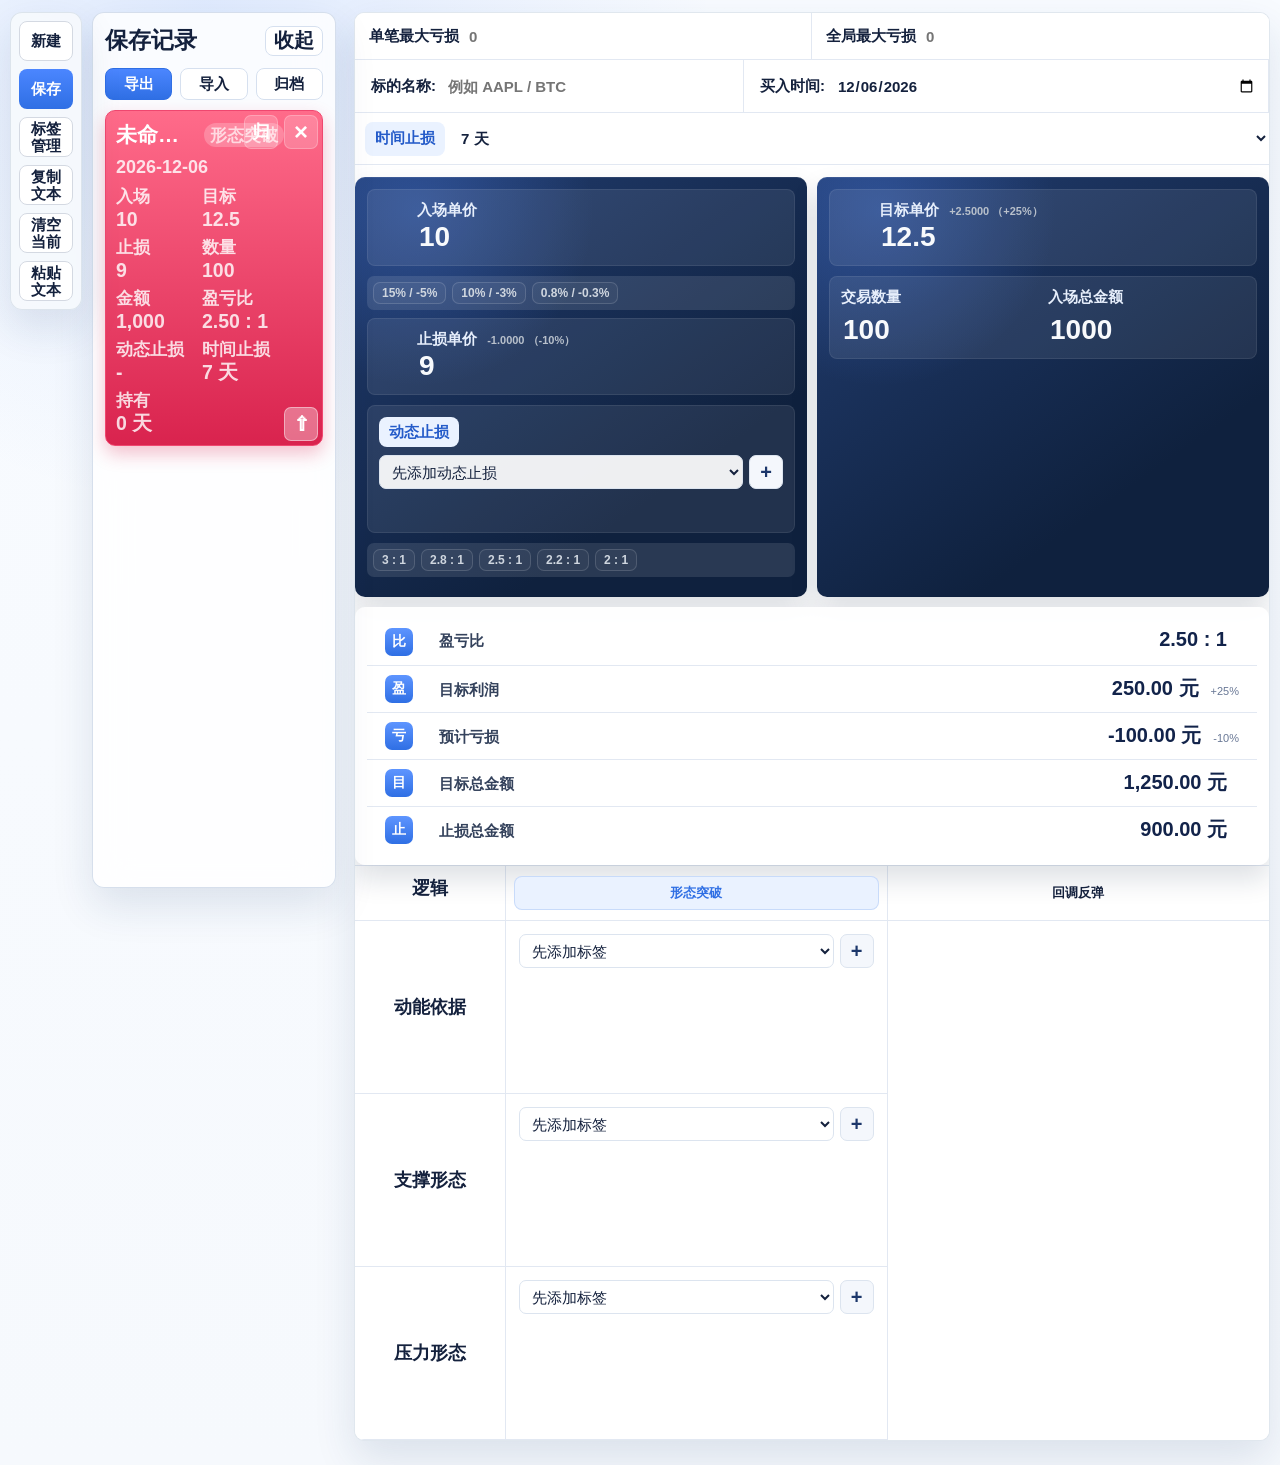
==== index.html @ fe3a69d4 "Add files via upload" ====
<!doctype html>
<html lang="zh-CN">
<head>
  <meta charset="utf-8">
  <meta name="viewport" content="width=device-width, initial-scale=1, maximum-scale=1, user-scalable=no, viewport-fit=cover">
  <meta name="theme-color" content="#2f6fe4">
  <meta name="apple-mobile-web-app-capable" content="yes">
  <meta name="apple-mobile-web-app-status-bar-style" content="default">
  <meta name="apple-mobile-web-app-title" content="交易记录生成器">
  <link rel="manifest" href="./manifest.webmanifest">
  <link rel="icon" href="./icon.svg" type="image/svg+xml">
  <link rel="apple-touch-icon" href="./icon.svg">
  <title>交易记录生成器</title>
  <style>
    :root {
      color-scheme: light;
      --page: #f6f9fd;
      --ink: #14213d;
      --muted: #687795;
      --line: #e2e8f2;
      --panel: #172a4b;
      --field: rgba(255, 255, 255, 0.08);
      --field-soft: rgba(255, 255, 255, 0.11);
      --accent: #2f6fe4;
      --accent-soft: #eaf2ff;
      --side: rgba(255, 255, 255, 0.82);
      --good: #34b685;
      --bad: #ef476f;
      --paper: #ffffff;
      --shadow: 0 18px 42px rgba(27, 55, 104, 0.12);
      font-family: -apple-system, BlinkMacSystemFont, "SF Pro Display", "PingFang SC", "Microsoft YaHei", sans-serif;
    }

    * {
      box-sizing: border-box;
      -webkit-tap-highlight-color: transparent;
    }

    html {
      touch-action: manipulation;
      -webkit-text-size-adjust: 100%;
      text-size-adjust: 100%;
    }

    html,
    body {
      margin: 0;
      min-height: 100%;
      background:
        radial-gradient(circle at 16% 0%, rgba(73, 132, 246, 0.14), transparent 28%),
        linear-gradient(180deg, #f8fbff 0%, var(--page) 100%);
      color: var(--ink);
    }

    body {
      padding: max(12px, env(safe-area-inset-top)) 10px max(24px, env(safe-area-inset-bottom)) 92px;
      font-size: 15px;
      touch-action: manipulation;
    }

    button,
    input,
    select,
    textarea {
      font: inherit;
    }

    button {
      border: 0;
      cursor: pointer;
    }

    .app {
      width: min(100%, 940px);
      margin: 0 auto;
    }

    .layout {
      display: grid;
      grid-template-columns: 244px minmax(0, 1fr);
      gap: 18px;
      align-items: start;
      width: min(100%, 1180px);
      margin: 0 auto;
    }

    .side-backdrop {
      display: none;
    }

    .sidebar {
      position: sticky;
      top: max(12px, env(safe-area-inset-top));
      height: calc(100vh - 24px - env(safe-area-inset-top));
      padding: 12px;
      border: 1px solid rgba(199, 211, 229, 0.72);
      border-radius: 12px;
      background: var(--side);
      backdrop-filter: blur(18px);
      box-shadow: var(--shadow);
      overflow: auto;
      font-size: 22.5px;
    }

    .side-title {
      display: flex;
      align-items: center;
      justify-content: space-between;
      gap: 8px;
      margin-bottom: 12px;
      font-weight: 900;
      color: var(--ink);
    }

    .side-toggle {
      flex: 0 0 auto;
      min-width: 34px;
      height: 30px;
      padding: 0 8px;
      border-radius: 8px;
      border: 1px solid #d6e0ef;
      background: #fff;
      color: var(--ink);
      font-size: 19.5px;
      font-weight: 900;
    }

    .side-actions {
      display: grid;
      grid-template-columns: 1fr 1fr 1fr;
      gap: 8px;
      margin-bottom: 10px;
    }

    .side-actions button {
      min-height: 32px;
      border-radius: 8px;
      border: 1px solid #d6e0ef;
      background: rgba(255, 255, 255, 0.9);
      color: var(--ink);
      font-size: 15px;
      font-weight: 900;
    }

    .side-actions button:first-child {
      background: linear-gradient(180deg, #4b86ff, #2f6fe4);
      border-color: #2f6fe4;
      color: #fff;
    }

    .side-actions button.is-active {
      background: #fff4df;
      border-color: #ffd89b;
      color: #9a5c00;
    }

    .record-list {
      display: flex;
      flex-direction: column;
      gap: 8px;
      align-content: flex-start;
    }

    .record-pill {
      position: relative;
      display: grid;
      gap: 8px;
      width: 100%;
      max-width: 100%;
      min-height: 34px;
      padding: 10px;
      border: 1px solid #d6e0ef;
      border-radius: 10px;
      background: #fff;
      color: #304052;
      text-align: left;
      overflow: hidden;
      cursor: pointer;
    }

    .record-pill.is-active {
      border-color: #2f6fe4;
      background: linear-gradient(180deg, #4b86ff, #2f6fe4);
      color: #fff;
      box-shadow: 0 8px 18px rgba(47, 111, 228, 0.28);
    }

    .record-pill.is-breakout {
      border-color: #ffd2dc;
      background: linear-gradient(180deg, #fff8fa, #fff0f4);
    }

    .record-pill.is-pullback {
      border-color: #cfe0ff;
      background: linear-gradient(180deg, #f8fbff, #eef5ff);
    }

    .record-pill.is-breakout.is-active {
      border-color: #ef476f;
      background: linear-gradient(180deg, #ff6b8a, #d9234e);
      box-shadow: 0 8px 18px rgba(217, 35, 78, 0.28);
    }

    .record-pill.is-pullback.is-active {
      border-color: #2f6fe4;
      background: linear-gradient(180deg, #4b86ff, #2f6fe4);
      box-shadow: 0 8px 18px rgba(47, 111, 228, 0.28);
    }

    .record-title {
      display: flex;
      align-items: center;
      gap: 6px;
      padding-right: 28px;
      min-width: 0;
      overflow: hidden;
      font-size: 21px;
      font-weight: 900;
    }

    .record-name {
      min-width: 0;
      overflow: hidden;
      text-overflow: ellipsis;
      white-space: nowrap;
    }

    .logic-badge {
      flex: 0 0 auto;
      padding: 2px 6px;
      border-radius: 999px;
      font-size: 16.5px;
      font-weight: 900;
      line-height: 1.25;
    }

    .logic-badge.is-breakout {
      background: #fff1f3;
      color: #d9234e;
    }

    .logic-badge.is-pullback {
      background: #eaf2ff;
      color: #2f6fe4;
    }

    .record-pill.is-active .logic-badge.is-breakout {
      background: rgba(255, 255, 255, 0.22);
      color: #ffd9e1;
    }

    .record-pill.is-active .logic-badge.is-pullback {
      background: rgba(255, 255, 255, 0.22);
      color: #d8e7ff;
    }

    .record-meta {
      color: var(--muted);
      font-size: 18px;
      font-weight: 800;
    }

    .record-compact {
      display: none;
    }

    .record-pill.is-active .record-meta,
    .record-pill.is-active .record-line span,
    .record-pill.is-active .record-detail {
      color: rgba(255, 255, 255, 0.82);
    }

    .record-detail {
      display: grid;
      grid-template-columns: 1fr 1fr;
      gap: 6px 10px;
      padding-right: 34px;
      color: #2c3f5f;
      font-size: 18px;
      line-height: 1.25;
    }

    .record-line {
      min-width: 0;
    }

    .record-line span {
      display: block;
      color: var(--muted);
      font-size: 16.5px;
      font-weight: 700;
    }

    .record-line strong {
      display: block;
      min-width: 0;
      overflow: hidden;
      text-overflow: ellipsis;
      white-space: nowrap;
      font-size: 19.5px;
      font-weight: 900;
    }

    .record-actions {
      position: absolute;
      top: 4px;
      right: 4px;
      z-index: 4;
      display: flex;
      gap: 6px;
    }

    .record-delete,
    .record-archive {
      display: grid;
      place-items: center;
      width: 34px;
      height: 34px;
      border-radius: 7px;
      background: #fff1f4;
      color: #bd284d;
      border: 1px solid #ffd3dd;
      font-size: 24px;
      font-weight: 900;
      line-height: 1;
      touch-action: manipulation;
    }

    .record-archive {
      background: #eef6ff;
      color: #245bc9;
      border-color: #cfe0ff;
      font-size: 18px;
    }

    .record-pill.is-active .record-delete {
      background: rgba(255, 255, 255, 0.18);
      border-color: rgba(255, 255, 255, 0.24);
      color: #fff;
    }

    .record-pill.is-active .record-archive {
      background: rgba(255, 255, 255, 0.18);
      border-color: rgba(255, 255, 255, 0.24);
      color: #fff;
    }

    .record-pill.is-archived {
      opacity: 0.82;
      filter: grayscale(0.2);
    }

    .record-sort {
      position: absolute;
      right: 4px;
      bottom: 4px;
      z-index: 4;
      display: grid;
      gap: 8px;
    }

    .record-sort button {
      display: grid;
      place-items: center;
      width: 34px;
      height: 34px;
      border-radius: 7px;
      background: #f1f5fb;
      color: #56657d;
      border: 1px solid #d6e0ef;
      font-size: 20px;
      font-weight: 900;
      line-height: 1;
      touch-action: manipulation;
    }

    .record-pill.is-active .record-sort button {
      background: rgba(255, 255, 255, 0.18);
      border-color: rgba(255, 255, 255, 0.24);
      color: #fff;
    }

    .record-sort button.is-highlight {
      background: linear-gradient(180deg, #4b86ff, #2f6fe4);
      border-color: #2f6fe4;
      color: #fff;
    }

    .record-pill.is-active .record-sort button.is-highlight {
      background: rgba(255, 255, 255, 0.34);
      border-color: rgba(255, 255, 255, 0.42);
      color: #fff;
    }

    .record-sort button[hidden] {
      display: none;
    }

    .empty-records {
      color: var(--muted);
      font-size: 19.5px;
      line-height: 1.5;
    }

    .toolbar {
      position: fixed;
      top: max(12px, env(safe-area-inset-top));
      left: 10px;
      z-index: 100;
      display: grid;
      grid-template-columns: 1fr;
      gap: 8px;
      width: 72px;
      padding: 8px;
      border: 1px solid rgba(217, 225, 234, 0.9);
      border-radius: 12px;
      background: rgba(246, 249, 253, 0.94);
      box-shadow: var(--shadow);
      backdrop-filter: blur(14px);
    }

    .toolbar button {
      min-height: 40px;
      padding: 0 6px;
      border-radius: 8px;
      background: linear-gradient(180deg, #4b86ff, #2f6fe4);
      color: #fff;
      font-weight: 700;
      white-space: normal;
      line-height: 1.15;
    }

    .toolbar .secondary {
      background: rgba(255, 255, 255, 0.9);
      color: var(--ink);
      border: 1px solid #d4d9e2;
    }

    .sheet {
      background: var(--paper);
      border: 1px solid rgba(217, 225, 234, 0.8);
      border-radius: 10px;
      overflow: hidden;
      box-shadow: var(--shadow);
    }

    .risk-grid {
      display: grid;
      grid-template-columns: 1fr 1fr;
      border-bottom: 1px solid var(--line);
      background: #fff;
    }

    .risk-field {
      display: grid;
      grid-template-columns: auto minmax(0, 1fr);
      align-items: center;
      min-height: 46px;
      border-right: 1px solid var(--line);
    }

    .risk-field:last-child {
      border-right: 0;
    }

    .risk-field label {
      padding-left: 14px;
      font-weight: 900;
      white-space: nowrap;
    }

    .risk-field input {
      width: 100%;
      min-width: 0;
      border: 0;
      background: transparent;
      padding: 8px 10px;
      color: var(--ink);
      font-weight: 900;
      outline: 0;
    }

    .risk-field.is-warning {
      background: #fff3a6;
    }

    .risk-field.is-warning input {
      color: #d9234e;
    }

    .meta-grid {
      display: grid;
      grid-template-columns: 1fr 1.35fr;
      border-bottom: 1px solid var(--line);
      background: rgba(255, 255, 255, 0.78);
    }

    .meta-field {
      display: grid;
      grid-template-columns: auto 1fr;
      align-items: center;
      min-height: 52px;
      border-right: 1px solid var(--line);
    }

    .meta-field:last-child {
      border-right: 0;
    }

    .meta-field.full-row {
      grid-column: 1 / -1;
      border-top: 1px solid var(--line);
      border-right: 0;
    }

    .meta-field label {
      padding-left: 16px;
      font-weight: 800;
      white-space: nowrap;
    }

    .time-stop-toggle {
      min-height: 34px;
      margin-left: 10px;
      padding: 0 10px;
      border-radius: 8px;
      background: var(--accent-soft);
      color: #245bc9;
      font-weight: 900;
      white-space: nowrap;
    }

    .time-stop-toggle[aria-pressed="false"] {
      background: #eef2f7;
      color: var(--muted);
      box-shadow: inset 0 0 0 1px #d7deea;
    }

    .meta-field.is-disabled {
      background: #f0f3f7;
      color: #8b97a8;
    }

    .meta-field.is-disabled select {
      display: none;
      color: #9aa5b6;
      opacity: 0.72;
    }

    .meta-field input,
    .meta-field select {
      width: 100%;
      min-width: 0;
      border: 0;
      background: transparent;
      padding: 8px 12px;
      font-weight: 700;
      color: var(--ink);
      outline: 0;
    }

    .time-combo {
      display: grid;
      grid-template-columns: minmax(0, 1fr) auto auto;
      align-items: center;
      gap: 8px;
      width: 100%;
      min-width: 0;
      padding-right: 10px;
    }

    .time-combo input,
    .time-combo select {
      padding-left: 0;
      padding-right: 0;
    }

    .time-stop-label {
      color: var(--muted);
      font-size: 13px;
      font-weight: 800;
      white-space: nowrap;
    }

    .calculator {
      display: grid;
      grid-template-columns: 1fr 1fr;
      gap: 10px;
      padding: 12px 0 0;
    }

    .dark-panel {
      min-height: 176px;
      padding: 12px;
      border-radius: 10px;
      background:
        radial-gradient(circle at 14% 8%, rgba(80, 132, 245, 0.3), transparent 32%),
        linear-gradient(145deg, #223d70, #0f213e 72%);
      color: #d7dde5;
      box-shadow: inset 0 1px 0 rgba(255, 255, 255, 0.08), 0 14px 28px rgba(17, 35, 66, 0.14);
    }

    .dark-panel.summary {
      grid-column: 1 / -1;
      min-height: 172px;
      display: grid;
      align-content: stretch;
      gap: 0;
      background: rgba(255, 255, 255, 0.94);
      color: var(--ink);
    }

    .field-card {
      display: grid;
      grid-template-columns: minmax(0, 1fr) auto;
      align-items: center;
      min-height: 76px;
      margin-bottom: 10px;
      padding: 12px;
      border-radius: 8px;
      background: var(--field);
      color: #e6eefb;
      box-shadow: inset 0 0 0 1px rgba(255, 255, 255, 0.08);
    }

    .field-card::before {
      display: none;
    }

    .field-card input {
      grid-column: 2;
      grid-row: 2;
      min-width: 0;
      width: 100%;
      border: 0;
      outline: 0;
      background: transparent;
      color: #f8fafc;
      font-size: 28px;
      text-align: left;
      font-weight: 800;
    }

    .field-card .label {
      grid-column: 2;
      grid-row: 1;
      white-space: nowrap;
      font-size: 15px;
      font-weight: 800;
    }

    .field-card .label small {
      margin-left: 6px;
      color: #b8c0cb;
      font-size: 11px;
      font-weight: 800;
    }

    .field-card > span:not(.label):not(.sub) {
      grid-column: 3;
      grid-row: 1 / span 2;
      color: #e6eefb;
      font-weight: 800;
    }

    .field-card .sub {
      grid-column: 3;
      grid-row: 2;
      text-align: right;
      color: #b8c0cb;
      font-size: 11px;
      font-weight: 700;
      padding-top: 2px;
    }

    .field-card.combo-card {
      grid-template-columns: 1fr 1fr;
      gap: 10px;
    }

    .field-mini {
      display: grid;
      grid-template-columns: minmax(0, 1fr) auto;
      gap: 6px;
      align-items: end;
      min-width: 0;
    }

    .field-mini .label {
      grid-column: 1 / -1;
      grid-row: auto;
    }

    .field-mini input {
      grid-column: 1;
      grid-row: auto;
    }

    .field-mini span:not(.label) {
      grid-column: 2;
      grid-row: auto;
      color: #e6eefb;
      font-weight: 800;
    }

    .chip-row {
      display: flex;
      gap: 6px;
      min-height: 30px;
      margin-bottom: 8px;
      padding: 6px;
      border-radius: 7px;
      background: var(--field-soft);
      overflow-x: auto;
      scrollbar-width: none;
    }

    .chip-row::-webkit-scrollbar {
      display: none;
    }

    .chip {
      flex: 0 0 auto;
      min-height: 22px;
      padding: 2px 8px;
      border: 1px solid rgba(255, 255, 255, 0.14);
      border-radius: 7px;
      background: rgba(255, 255, 255, 0.04);
      color: #cfd6df;
      font-size: 12px;
      font-weight: 700;
    }

    .dynamic-stop {
      display: grid;
      gap: 8px;
      margin-bottom: 10px;
      padding: 12px;
      border-radius: 8px;
      background: var(--field);
      box-shadow: inset 0 0 0 1px rgba(255, 255, 255, 0.08);
    }

    .dynamic-stop-head {
      display: block;
    }

    .dynamic-stop-label {
      min-height: 30px;
      padding: 0 10px;
      border-radius: 8px;
      background: var(--accent-soft);
      color: #245bc9;
      font-size: 15px;
      font-weight: 800;
    }

    .dynamic-stop-label[aria-pressed="false"] {
      background: rgba(255, 255, 255, 0.1);
      color: #b8c0cb;
      box-shadow: inset 0 0 0 1px rgba(255, 255, 255, 0.12);
    }

    .dynamic-stop.is-disabled {
      background: rgba(255, 255, 255, 0.05);
      color: #9aa5b6;
    }

    .dynamic-stop.is-disabled .dynamic-stop-body {
      display: none;
    }

    .dynamic-stop .tag-control,
    .dynamic-stop .new-tag,
    .dynamic-stop .tag-list {
      margin-bottom: 0;
    }

    .summary-row {
      display: grid;
      grid-template-columns: 42px 1fr auto auto;
      align-items: baseline;
      gap: 12px;
      padding: 9px 18px;
      border-bottom: 1px solid var(--line);
    }

    .summary-row:last-child {
      border-bottom: 0;
    }

    .summary-row::before {
      content: attr(data-icon);
      display: grid;
      place-items: center;
      align-self: center;
      width: 28px;
      height: 28px;
      border-radius: 7px;
      background: linear-gradient(180deg, #5e95ff, #2f6fe4);
      color: #fff;
      font-size: 14px;
      font-weight: 900;
    }

    .summary-row span:first-child {
      color: #34425c;
      font-weight: 700;
    }

    .summary-row strong {
      color: #12234a;
      font-size: 20px;
      text-align: right;
    }

    .summary-row small {
      display: block;
      color: var(--muted);
      font-size: 11px;
      text-align: right;
    }

    .summary-row.is-risk-warning {
      background: #fff3a6;
    }

    .summary-row.is-risk-warning span,
    .summary-row.is-risk-warning strong,
    .summary-row.is-risk-warning small {
      color: #d9234e;
    }

    .matrix {
      width: 100%;
      border-collapse: collapse;
      table-layout: fixed;
      border-top: 1px solid var(--line);
      background: #fff;
    }

    .matrix th,
    .matrix td {
      border-right: 1px solid var(--line);
      border-bottom: 1px solid var(--line);
      vertical-align: top;
    }

    .matrix th:last-child,
    .matrix td:last-child {
      border-right: 0;
    }

    .matrix thead th {
      height: 46px;
      padding: 10px 8px;
      font-size: 13px;
      text-align: center;
      font-weight: 800;
    }

    .logic-head {
      width: 150px;
      font-size: 18px !important;
    }

    .logic-choice {
      width: 100%;
      height: 34px;
      border-radius: 8px;
      background: transparent;
      color: var(--ink);
      font-weight: 900;
    }

    .logic-choice.is-active {
      background: var(--accent-soft);
      color: #2f6fe4;
      box-shadow: inset 0 0 0 1px rgba(47, 111, 228, 0.18);
    }

    .matrix[data-logic="breakout"] tbody .pullback-col,
    .matrix[data-logic="pullback"] tbody .breakout-col {
      display: none;
    }

    .row-title {
      width: 150px;
      padding: 0 8px;
      text-align: center;
      vertical-align: middle !important;
      font-size: 18px;
      line-height: 1.15;
      font-weight: 900;
      white-space: pre-line;
    }

    .row-title span {
      display: inline-block;
      align-items: center;
      text-align: left;
      white-space: nowrap;
    }

    .row-title span::before {
      display: none;
    }

    .cell-box {
      min-height: 170px;
      padding: 12px;
    }

    .tag-control {
      display: grid;
      grid-template-columns: 1fr auto;
      gap: 6px;
      margin-bottom: 8px;
    }

    .tag-control select,
    .new-tag input {
      width: 100%;
      min-width: 0;
      height: 34px;
      border: 1px solid #dce4ef;
      border-radius: 7px;
      background: rgba(255, 255, 255, 0.92);
      color: var(--ink);
      padding: 0 8px;
      outline: 0;
    }

    .tag-control button,
    .new-tag button {
      width: 34px;
      height: 34px;
      border-radius: 7px;
      background: #f4f7fc;
      border: 1px solid #dce4ef;
      color: #1c376b;
      font-size: 20px;
      font-weight: 900;
    }

    .new-tag {
      display: none;
      grid-template-columns: 1fr auto;
      gap: 6px;
      margin-bottom: 8px;
    }

    .new-tag.is-open {
      display: grid;
    }

    .tag-list {
      display: flex;
      flex-wrap: wrap;
      gap: 6px;
      min-height: 32px;
      margin-bottom: 8px;
    }

    .note-tag {
      display: inline-flex;
      align-items: center;
      gap: 4px;
      max-width: 100%;
      padding: 4px 7px;
      border-radius: 999px;
      background: var(--accent-soft);
      color: #245bc9;
      font-size: 12px;
      font-weight: 800;
    }

    .note-tag button {
      width: 18px;
      height: 18px;
      border-radius: 50%;
      background: rgba(47, 111, 228, 0.16);
      color: #245bc9;
      line-height: 18px;
      font-size: 12px;
    }

    .subpage {
      position: fixed;
      inset: 0;
      z-index: 60;
      display: none;
      padding: max(14px, env(safe-area-inset-top)) 12px max(18px, env(safe-area-inset-bottom));
      background: rgba(246, 249, 253, 0.96);
      backdrop-filter: blur(18px);
      overflow: auto;
    }

    .subpage.is-open {
      display: block;
    }

    .subpage-inner {
      width: min(100%, 860px);
      margin: 0 auto;
      border: 1px solid rgba(217, 225, 234, 0.9);
      border-radius: 12px;
      background: #fff;
      box-shadow: var(--shadow);
      overflow: hidden;
    }

    .subpage-head {
      display: flex;
      align-items: center;
      justify-content: space-between;
      gap: 12px;
      padding: 14px 16px;
      border-bottom: 1px solid var(--line);
    }

    .subpage-head h2 {
      margin: 0;
      font-size: 18px;
      color: var(--ink);
    }

    .subpage-head button,
    .tag-add button,
    .tag-delete {
      min-height: 34px;
      border-radius: 8px;
      font-weight: 800;
    }

    .subpage-head button {
      width: 34px;
      background: #f1f5fb;
      color: var(--ink);
      font-size: 18px;
    }

    .tag-manager {
      display: grid;
      grid-template-columns: repeat(3, 1fr);
      gap: 12px;
      padding: 14px;
    }

    .tag-section {
      min-width: 0;
      border: 1px solid var(--line);
      border-radius: 10px;
      background: #fbfdff;
      overflow: hidden;
    }

    .tag-section h3 {
      margin: 0;
      padding: 12px;
      border-bottom: 1px solid var(--line);
      font-size: 16px;
      color: var(--ink);
    }

    .tag-add {
      display: grid;
      grid-template-columns: minmax(0, 1fr) auto;
      gap: 8px;
      padding: 10px;
      border-bottom: 1px solid var(--line);
    }

    .tag-add input {
      width: 100%;
      min-width: 0;
      height: 36px;
      border: 1px solid #dce4ef;
      border-radius: 8px;
      padding: 0 10px;
      outline: 0;
    }

    .tag-add button {
      padding: 0 12px;
      background: linear-gradient(180deg, #4b86ff, #2f6fe4);
      color: #fff;
    }

    .managed-tags {
      display: grid;
      gap: 8px;
      min-height: 120px;
      padding: 10px;
      align-content: start;
    }

    .managed-tag {
      display: grid;
      grid-template-columns: minmax(0, 1fr) auto;
      gap: 8px;
      align-items: center;
      padding: 8px;
      border: 1px solid #dce4ef;
      border-radius: 8px;
      background: #fff;
    }

    .managed-tag span {
      min-width: 0;
      overflow: hidden;
      text-overflow: ellipsis;
      white-space: nowrap;
      font-weight: 800;
      color: #2b3d59;
    }

    .tag-delete {
      padding: 0 10px;
      background: #fff1f4;
      color: #bd284d;
      border: 1px solid #ffd3dd;
    }

    .tag-empty {
      color: var(--muted);
      font-size: 13px;
      line-height: 1.5;
    }

    .paste-panel {
      display: grid;
      gap: 12px;
      padding: 14px;
    }

    .paste-panel textarea {
      width: 100%;
      min-height: 46vh;
      border: 1px solid #dce4ef;
      border-radius: 10px;
      padding: 12px;
      color: var(--ink);
      font: inherit;
      line-height: 1.45;
      outline: 0;
      resize: vertical;
    }

    .paste-actions {
      display: grid;
      grid-template-columns: 1fr 1fr;
      gap: 10px;
    }

    .paste-actions button {
      min-height: 40px;
      border-radius: 8px;
      font-weight: 900;
    }

    .record-line.is-risk-warning {
      padding: 4px;
      border-radius: 6px;
      background: #fff3a6;
    }

    .record-line.is-risk-warning span,
    .record-line.is-risk-warning strong {
      color: #d9234e !important;
    }

    .paste-actions button:first-child {
      background: #eef3fb;
      color: var(--ink);
      border: 1px solid #dce4ef;
    }

    .paste-actions button:last-child {
      background: linear-gradient(180deg, #4b86ff, #2f6fe4);
      color: #fff;
    }

    .archive-form {
      display: grid;
      gap: 12px;
      padding: 14px;
    }

    .archive-form label {
      display: grid;
      gap: 6px;
      color: var(--ink);
      font-weight: 800;
    }

    .archive-form select,
    .archive-form input {
      width: 100%;
      min-height: 40px;
      border: 1px solid #dce4ef;
      border-radius: 8px;
      padding: 0 10px;
      color: var(--ink);
      font: inherit;
      outline: 0;
    }

    .toast {
      position: fixed;
      left: 50%;
      bottom: calc(18px + env(safe-area-inset-bottom));
      z-index: 50;
      transform: translateX(-50%) translateY(20px);
      opacity: 0;
      pointer-events: none;
      max-width: calc(100vw - 32px);
      padding: 10px 14px;
      border-radius: 999px;
      background: #111827;
      color: #fff;
      font-size: 14px;
      transition: opacity 0.18s ease, transform 0.18s ease;
      white-space: nowrap;
    }

    .toast.is-open {
      opacity: 1;
      transform: translateX(-50%) translateY(0);
    }

    @media (max-width: 680px) {
      body {
        padding-left: 78px;
        padding-right: 8px;
      }

      body.sidebar-compact {
        padding-left: 78px;
      }

      .layout {
        display: block;
        width: min(100%, 940px);
      }

      .sidebar {
        position: fixed;
        top: max(8px, env(safe-area-inset-top));
        left: 6px;
        z-index: 90;
        display: block;
        width: calc(100vw - 12px);
        height: auto;
        max-height: calc(100vh - max(16px, env(safe-area-inset-top)) - env(safe-area-inset-bottom));
        margin-bottom: 0;
        overflow-y: auto;
      }

      .sidebar::before {
        content: "";
        position: fixed;
        top: 0;
        bottom: 0;
        left: 0;
        width: 76px;
        z-index: -1;
      }

      .sidebar-swipe-zone {
        position: fixed;
        top: 0;
        bottom: 0;
        left: 0;
        z-index: 89;
        width: 78px;
        background: transparent;
        touch-action: pan-y;
      }

      body:not(.sidebar-compact) .sidebar-swipe-zone {
        width: 100vw;
      }

      .sidebar.is-compact {
        width: 64px;
        padding: 8px 6px;
        font-size: 15px;
      }

      .sidebar.is-compact .side-title {
        display: grid;
        justify-items: center;
        gap: 6px;
        margin-bottom: 8px;
        font-size: 13px;
      }

      .sidebar.is-compact .side-title span {
        max-width: 100%;
        overflow: hidden;
        text-overflow: clip;
        white-space: nowrap;
      }

      .sidebar.is-compact .side-toggle {
        width: 100%;
        min-width: 0;
        height: 28px;
        padding: 0;
        font-size: 12px;
      }

      .sidebar.is-compact .side-actions {
        display: none;
      }

      .record-list {
        gap: 6px;
      }

      .record-pill {
        gap: 4px;
        padding: 7px 8px;
        border-radius: 8px;
      }

      .record-title {
        font-size: 18px;
        padding-right: 30px;
      }

      .logic-badge {
        padding: 1px 5px;
        font-size: 13.5px;
      }

      .record-meta {
        font-size: 15px;
      }

      .record-detail {
        grid-template-columns: repeat(2, 1fr);
        gap: 3px 6px;
        padding-right: 28px;
        font-size: 15px;
        line-height: 1.12;
      }

      .record-line span {
        font-size: 13.5px;
      }

      .record-line strong {
        font-size: 15px;
      }

      .record-actions {
        top: 2px;
        right: 2px;
        gap: 4px;
      }

      .record-delete,
      .record-archive {
        width: 32px;
        height: 32px;
        border-radius: 6px;
        font-size: 19.5px;
      }

      .record-archive {
        font-size: 16px;
      }

      .record-sort {
        right: 2px;
        bottom: 2px;
        gap: 6px;
      }

      .record-sort button {
        width: 32px;
        height: 32px;
        border-radius: 6px;
        font-size: 18px;
      }

      .sidebar.is-compact .record-pill {
        min-height: 58px;
        padding: 5px 4px;
        justify-items: center;
      }

      .sidebar.is-compact .record-title,
      .sidebar.is-compact .record-meta,
      .sidebar.is-compact .record-detail {
        display: none;
      }

      .sidebar.is-compact .record-compact {
        display: grid;
        justify-items: center;
        gap: 3px;
        width: 100%;
        text-align: center;
        font-size: 10px;
        font-weight: 900;
        line-height: 1.1;
      }

      .sidebar.is-compact .record-compact-name {
        max-width: 100%;
        overflow: hidden;
        text-overflow: ellipsis;
        white-space: nowrap;
      }

      .sidebar.is-compact .record-compact-logic {
        width: 10px;
        height: 10px;
        border-radius: 50%;
      }

      .sidebar.is-compact .record-compact-logic.is-breakout {
        background: #ef476f;
      }

      .sidebar.is-compact .record-compact-logic.is-pullback {
        background: #2f6fe4;
      }

      .sidebar.is-compact .record-actions {
        display: none;
      }

      .sidebar.is-compact .record-sort {
        display: none;
      }

      .toolbar {
        position: static;
        width: auto;
        margin: 0 0 10px;
        display: grid;
        grid-template-columns: repeat(3, minmax(0, 1fr));
        gap: 5px;
        padding: 0;
        border: 0;
        border-radius: 0;
        background: transparent;
        box-shadow: none;
        backdrop-filter: none;
        overflow: visible;
      }

      .toolbar button {
        min-width: 0;
        min-height: 34px;
        padding: 0 4px;
        font-size: 12px;
        overflow: hidden;
        text-overflow: ellipsis;
        white-space: normal;
      }

      .meta-grid,
      .calculator {
        grid-template-columns: 1fr;
      }

      .risk-grid {
        grid-template-columns: 1fr 1fr;
      }

      .risk-field {
        min-height: 34px;
        grid-template-columns: 1fr;
        gap: 2px;
        align-content: center;
        border-right: 1px solid var(--line);
        border-bottom: 1px solid var(--line);
      }

      .risk-field:last-child {
        border-right: 0;
        border-bottom: 0;
      }

      .risk-field label {
        padding-left: 8px;
        font-size: 11px;
      }

      .risk-field input {
        padding: 0 8px 5px;
        font-size: 14px;
      }

      .tag-manager {
        grid-template-columns: 1fr;
      }

      .subpage {
        padding-left: 76px;
        padding-right: 8px;
      }

      .subpage-inner {
        width: 100%;
        margin: 0;
      }

      .subpage-head {
        padding: 12px 10px;
      }

      .tag-manager {
        padding: 10px;
      }

      .meta-field {
        min-height: 36px;
        border-right: 0;
        border-bottom: 1px solid var(--line);
      }

      .meta-field label {
        padding-left: 8px;
        font-size: 13px;
      }

      .time-stop-toggle {
        min-height: 28px;
        margin-left: 6px;
        padding: 0 8px;
        font-size: 13px;
      }

      .meta-field input,
      .meta-field select {
        padding: 4px 7px;
      }

      .meta-field:last-child {
        border-bottom: 0;
      }

      .dark-panel {
        min-height: auto;
        padding: 5px;
        border-radius: 8px;
      }

      .calculator {
        gap: 5px;
        padding-top: 6px;
      }

      .field-card {
        min-height: 42px;
        margin-bottom: 4px;
        padding: 5px 7px;
      }

      .field-card::before {
        display: none;
      }

      .field-card .label {
        font-size: 12px;
      }

      .field-card input {
        font-size: 19px;
      }

      .field-card .sub {
        font-size: 9px;
      }

      .chip-row {
        min-height: 21px;
        margin-bottom: 4px;
        padding: 2px;
        gap: 4px;
      }

      .chip {
        min-height: 17px;
        padding: 1px 6px;
        font-size: 9px;
      }

      .dynamic-stop {
        gap: 5px;
        margin-bottom: 4px;
        padding: 5px 7px;
      }

      .dynamic-stop-label {
        min-height: 26px;
        padding: 0 8px;
        font-size: 12px;
      }

      .field-card.combo-card {
        min-height: 30px;
        padding-top: 4px;
        padding-bottom: 4px;
        gap: 6px;
      }

      .field-card.combo-card .label {
        font-size: 11px;
      }

      .field-mini input {
        font-size: 15px;
      }

      .field-mini span:not(.label) {
        font-size: 11px;
      }

      .dark-panel.summary {
        min-height: auto;
      }

      .summary-row {
        grid-template-columns: 32px 1fr auto auto;
        gap: 7px;
        padding: 5px 8px;
      }

      .summary-row::before {
        width: 21px;
        height: 21px;
        font-size: 11px;
      }

      .summary-row strong {
        font-size: 15px;
      }

      .matrix {
        display: block;
        border-top: 0;
      }

      .matrix thead,
      .matrix thead tr {
        display: block;
        width: 100%;
      }

      .matrix thead tr {
        display: grid;
        grid-template-columns: 54px minmax(0, 1fr) minmax(0, 1fr);
        border-top: 1px solid var(--line);
      }

      .logic-head {
        display: grid;
        align-items: center;
        text-align: left !important;
        border-bottom: 0;
        width: auto;
        padding: 6px 7px !important;
        font-size: 14px !important;
      }

      .matrix thead th {
        display: block;
        width: auto;
        height: 34px;
        padding: 4px !important;
      }

      .matrix thead th:not(:last-child) {
        border-right: 1px solid var(--line);
      }

      .logic-choice {
        height: 26px;
        border-radius: 7px;
        font-size: 12px;
      }

      .matrix tbody,
      .matrix tr,
      .matrix td,
      .matrix th {
        display: block;
        width: 100%;
      }

      .matrix thead tr {
        display: grid;
      }

      .matrix thead th {
        display: block;
        width: auto;
      }

      .matrix tr {
        border-top: 1px solid var(--line);
      }

      .row-title {
        padding: 6px 8px;
        text-align: left;
        background: #f0f3f8;
        white-space: normal;
        font-size: 15px;
      }

      .row-title span {
        display: inline-block;
      }

      .row-title span::before {
        display: none;
      }

      .matrix td {
        border-right: 0;
      }

      .cell-box {
        min-height: 58px;
        padding: 5px;
      }

      .tag-control select,
      .new-tag input,
      .tag-control button,
      .new-tag button {
        height: 27px;
      }

      .tag-control,
      .new-tag {
        gap: 4px;
        margin-bottom: 5px;
      }

      .tag-control button,
      .new-tag button {
        width: 27px;
        font-size: 17px;
      }

      .tag-list {
        gap: 4px;
        min-height: 24px;
        margin-bottom: 4px;
      }

      .note-tag {
        padding: 3px 6px;
        font-size: 11px;
      }

      .cell-box::before {
        content: "";
        display: block;
        margin: 0;
      }
    }

    @media print {
      body {
        background: #fff;
        padding: 0;
      }

      .toolbar,
      .sidebar,
      .side-backdrop,
      .toast,
      .tag-control,
      .new-tag,
      .sheet {
        border: 0;
        box-shadow: none;
      }

      .cell-box {
        min-height: 190px;
      }
    }
  </style>
</head>
<body>
  <div class="sidebar-swipe-zone" id="sidebarSwipeZone" aria-hidden="true"></div>
  <nav class="toolbar" aria-label="页面操作">
    <button id="newBtn" type="button" class="secondary">新建</button>
    <button id="saveBtn" type="button">保存</button>
    <button id="tagManageBtn" type="button" class="secondary">标签管理</button>
    <button id="copyBtn" type="button" class="secondary">复制文本</button>
    <button id="resetBtn" type="button" class="secondary">清空当前</button>
    <button id="pasteBtn" type="button" class="secondary">粘贴文本</button>
  </nav>

  <div class="side-backdrop" id="sideBackdrop"></div>
  <div class="layout" id="layout">
    <aside class="sidebar" id="sidebar" aria-label="已保存记录">
      <div class="side-title">
        <span>保存记录</span>
        <button id="sidebarToggle" class="side-toggle" type="button">收起</button>
      </div>
      <div class="side-actions" id="recordBackupActions">
        <button id="exportRecordsBtn" type="button">导出</button>
        <button id="importRecordsBtn" type="button">导入</button>
        <button id="archiveViewBtn" type="button" aria-pressed="false">归档</button>
        <input id="importRecordsFile" type="file" accept="application/json,.json" hidden>
      </div>
      <div class="record-list" id="recordList"></div>
    </aside>

    <main class="app">
      <section class="sheet" id="recordSheet">
      <div class="risk-grid" aria-label="风险对比">
        <div class="risk-field" id="singleLossLimitField">
          <label for="singleLossLimit">单笔最大亏损</label>
          <input id="singleLossLimit" data-risk-save="singleLossLimit" type="number" inputmode="decimal" step="0.01" placeholder="0">
        </div>
        <div class="risk-field" id="globalLossLimitField">
          <label for="globalLossLimit">全局最大亏损</label>
          <input id="globalLossLimit" data-risk-save="globalLossLimit" type="number" inputmode="decimal" step="0.01" placeholder="0">
        </div>
      </div>
      <div class="meta-grid">
        <div class="meta-field">
          <label for="symbol">标的名称:</label>
          <input id="symbol" data-save="symbol" type="text" placeholder="例如 AAPL / BTC">
        </div>
        <div class="meta-field">
          <label for="buyTime">买入时间:</label>
          <input id="buyTime" data-save="buyTime" type="date">
        </div>
        <div class="meta-field full-row" id="timeStopField">
          <button id="timeStopToggle" class="time-stop-toggle" type="button" aria-pressed="true">时间止损</button>
          <select id="timeStopDays" data-save="timeStopDays" aria-label="时间止损天数"></select>
        </div>
      </div>

      <div class="calculator">
        <section class="dark-panel" aria-label="入场与止损">
          <label class="field-card" data-icon="入">
            <span class="label">入场单价</span>
            <input id="entryPrice" data-save="entryPrice" type="number" inputmode="decimal" step="0.001" value="10">
          </label>
          <div class="chip-row" aria-label="止损快捷比例">
            <button class="chip" type="button" data-loss="0.05">15% / -5%</button>
            <button class="chip" type="button" data-loss="0.03">10% / -3%</button>
            <button class="chip" type="button" data-loss="0.003">0.8% / -0.3%</button>
          </div>
          <label class="field-card" data-icon="止">
            <span class="label">止损单价 <small id="lossMeta">-1.0000 （-10%）</small></span>
            <input id="stopPrice" data-save="stopPrice" type="number" inputmode="decimal" step="0.001" value="9">
          </label>
          <div class="dynamic-stop" id="dynamicStopControl" aria-label="&#21160;&#24577;&#27490;&#25439;">
            <div class="dynamic-stop-head">
              <button id="dynamicStopToggle" class="dynamic-stop-label" type="button" aria-pressed="true">&#21160;&#24577;&#27490;&#25439;</button>
            </div>
            <div class="dynamic-stop-body" id="dynamicStopBody">
              <div class="tag-control">
                <select id="dynamicStopSelect" aria-label="&#21160;&#24577;&#27490;&#25439;&#36873;&#39033;"></select>
                <button type="button" id="dynamicStopOpenAdd" aria-label="&#28155;&#21152;&#21160;&#24577;&#27490;&#25439;">+</button>
              </div>
              <div class="new-tag" id="dynamicStopNewTag">
                <input id="dynamicStopInput" type="text" placeholder="&#36755;&#20837;&#21160;&#24577;&#27490;&#25439;">
                <button type="button" id="dynamicStopSaveTag" aria-label="&#20445;&#23384;&#21160;&#24577;&#27490;&#25439;">&#10003;</button>
              </div>
              <div class="tag-list" id="dynamicStopList"></div>
            </div>
          </div>
          <div class="chip-row" aria-label="盈亏比快捷选择">
            <button class="chip" type="button" data-ratio="3">3 : 1</button>
            <button class="chip" type="button" data-ratio="2.8">2.8 : 1</button>
            <button class="chip" type="button" data-ratio="2.5">2.5 : 1</button>
            <button class="chip" type="button" data-ratio="2.2">2.2 : 1</button>
            <button class="chip" type="button" data-ratio="2">2 : 1</button>
          </div>
        </section>

        <section class="dark-panel" aria-label="目标与金额">
          <label class="field-card" data-icon="目">
            <span class="label">目标单价 <small id="profitMeta">2.5000 （+25%）</small></span>
            <input id="targetPrice" data-save="targetPrice" type="number" inputmode="decimal" step="0.001" value="12.5">
          </label>
          <div class="field-card combo-card" data-icon="额">
            <label class="field-mini">
              <span class="label">交易数量</span>
              <input id="quantity" data-save="quantity" type="number" inputmode="decimal" step="1" value="100">
            </label>
            <label class="field-mini">
              <span class="label">入场总金额</span>
              <input id="entryAmount" data-save="entryAmount" type="number" inputmode="decimal" step="0.01" value="1000">
            </label>
          </div>
        </section>

        <section class="dark-panel summary" aria-label="计算结果">
          <div class="summary-row" data-icon="比">
            <span>盈亏比</span>
            <strong id="ratioText">2.50 : 1</strong>
          </div>
          <div class="summary-row" data-icon="盈">
            <span>目标利润</span>
            <strong id="profitAmount">250.00 元</strong>
            <small id="profitPercent">+25%</small>
          </div>
          <div class="summary-row" id="lossSummaryRow" data-icon="亏">
            <span>预计亏损</span>
            <strong id="lossAmount">-100.00 元</strong>
            <small id="lossPercent">-10%</small>
          </div>
          <div class="summary-row" data-icon="目">
            <span>目标总金额</span>
            <strong id="targetAmount">1,250.00 元</strong>
          </div>
          <div class="summary-row" data-icon="止">
            <span>止损总金额</span>
            <strong id="stopAmount">900.00 元</strong>
          </div>
        </section>
      </div>

      <table class="matrix" id="recordMatrix" aria-label="交易依据记录表">
        <thead>
          <tr>
            <th class="logic-head">逻辑</th>
            <th class="breakout-col">
              <button class="logic-choice" type="button" data-logic-choice="breakout">形态突破</button>
            </th>
            <th class="pullback-col">
              <button class="logic-choice" type="button" data-logic-choice="pullback">回调反弹</button>
            </th>
          </tr>
        </thead>
        <tbody id="matrixBody"></tbody>
      </table>
      </section>
    </main>
  </div>

  <section class="subpage" id="tagPage" aria-label="标签管理">
    <div class="subpage-inner">
      <header class="subpage-head">
        <h2>标签管理</h2>
        <button id="closeTagPageBtn" type="button" aria-label="关闭标签管理">×</button>
      </header>
      <div class="tag-manager" id="tagManager"></div>
    </div>
  </section>

  <section class="subpage" id="pastePage" aria-label="粘贴文本">
    <div class="subpage-inner">
      <header class="subpage-head">
        <h2>粘贴文本</h2>
        <button id="closePastePageBtn" type="button" aria-label="关闭粘贴文本">×</button>
      </header>
      <div class="paste-panel">
        <textarea id="pasteTextArea" placeholder="在这里粘贴复制文本"></textarea>
        <div class="paste-actions">
          <button id="cancelPasteBtn" type="button">取消</button>
          <button id="applyPasteBtn" type="button">填充</button>
        </div>
      </div>
    </div>
  </section>

  <section class="subpage" id="archivePage" aria-label="归档记录">
    <div class="subpage-inner">
      <header class="subpage-head">
        <h2>归档记录</h2>
        <button id="closeArchivePageBtn" type="button" aria-label="关闭归档记录">×</button>
      </header>
      <div class="archive-form">
        <label>
          <span>结果</span>
          <select id="archiveResult">
            <option value="win">赢</option>
            <option value="loss">输</option>
          </select>
        </label>
        <label>
          <span>卖出价格</span>
          <input id="archiveSellPrice" type="number" inputmode="decimal" step="0.001" placeholder="输入卖出价格">
        </label>
        <div class="paste-actions">
          <button id="cancelArchiveBtn" type="button">取消</button>
          <button id="applyArchiveBtn" type="button">归档</button>
        </div>
      </div>
    </div>
  </section>

  <div class="toast" id="toast" role="status" aria-live="polite"></div>

  <script>
    (function () {
      "use strict";

      var storageKey = "trade-record-generator-v2";
      var legacyStorageKey = "trade-record-generator-v1";
      var rows = [
        { id: "momentum", label: "\u52a8\u80fd\u4f9d\u636e" },
        { id: "support", label: "\u652f\u6491\u5f62\u6001" },
        { id: "pressure", label: "\u538b\u529b\u5f62\u6001" }
      ];
      var cols = [
        { id: "breakout", label: "形态突破" },
        { id: "pullback", label: "回调反弹" }
      ];
      var extraTagRows = [
        { id: "dynamicStop", label: "\u52a8\u6001\u6b62\u635f", icon: "\u52a8" }
      ];
      var tagRows = rows.concat(extraTagRows);
      var state = {
        currentId: null,
        records: [],
        tagLibrary: createEmptyTagLibrary(),
        showArchived: false,
        riskSettings: createDefaultRiskSettings()
      };

      var els = {};
      var pendingArchiveId = null;

      function $(id) {
        return document.getElementById(id);
      }

      function numberValue(id) {
        var value = parseFloat($(id).value);
        return Number.isFinite(value) ? value : 0;
      }

      function createDefaultRiskSettings() {
        return {
          singleLossLimit: "",
          globalLossLimit: ""
        };
      }

      function money(value) {
        return value.toLocaleString("zh-CN", {
          minimumFractionDigits: 2,
          maximumFractionDigits: 2
        }) + " 元";
      }

      function signedPercent(value) {
        if (!Number.isFinite(value)) return "0%";
        var sign = value > 0 ? "+" : "";
        return sign + (value * 100).toFixed(2).replace(/\.?0+$/, "") + "%";
      }

      function signedFixed(value) {
        var sign = value > 0 ? "+" : "";
        return sign + value.toFixed(4);
      }

      function normalizeRiskSettings(settings) {
        var defaults = createDefaultRiskSettings();
        if (!settings || typeof settings !== "object") return defaults;
        return {
          singleLossLimit: settings.singleLossLimit !== undefined ? String(settings.singleLossLimit) : defaults.singleLossLimit,
          globalLossLimit: settings.globalLossLimit !== undefined ? String(settings.globalLossLimit) : defaults.globalLossLimit
        };
      }

      function showToast(message) {
        els.toast.textContent = message;
        els.toast.classList.add("is-open");
        window.clearTimeout(showToast.timer);
        showToast.timer = window.setTimeout(function () {
          els.toast.classList.remove("is-open");
        }, 1600);
      }

      function getCellKey(rowId, colId) {
        return rowId + "__" + colId;
      }

      function createEmptyTagLibrary() {
        return tagRows.reduce(function (library, row) {
          library[row.id] = [];
          return library;
        }, {});
      }

      function nowInputValue() {
        var now = new Date();
        now.setMinutes(now.getMinutes() - now.getTimezoneOffset());
        return now.toISOString().slice(0, 16);
      }

      function createDefaultFields() {
        return {
          symbol: "",
          buyTime: nowInputValue().slice(0, 10),
          timeStopEnabled: "1",
          timeStopDays: "7",
          dynamicStopEnabled: "1",
          entryPrice: "10",
          stopPrice: "9",
          targetPrice: "12.5",
          quantity: "100",
          entryAmount: "1000"
        };
      }

      function createRecord(fields, cells) {
        var id = "record-" + Date.now() + "-" + Math.random().toString(16).slice(2);
        return {
          id: id,
          fields: fields || createDefaultFields(),
          cells: cells || {},
          dynamicStopTags: [],
          archived: false,
          archiveInfo: null,
          selectedLogic: "breakout",
          updatedAt: new Date().toISOString()
        };
      }

      function activeRecord() {
        var record = state.records.find(function (item) {
          return item.id === state.currentId;
        });
        if (!record) {
          record = createRecord();
          state.records.unshift(record);
          state.currentId = record.id;
        }
        if (!record.fields) record.fields = createDefaultFields();
        if (!record.cells) record.cells = {};
        if (!Array.isArray(record.dynamicStopTags)) record.dynamicStopTags = [];
        record.archived = record.archived === true;
        if (record.archiveInfo && typeof record.archiveInfo !== "object") record.archiveInfo = null;
        if (!record.selectedLogic) record.selectedLogic = "breakout";
        return record;
      }

      function ensureCell(key) {
        var record = activeRecord();
        if (!record.cells[key]) {
          record.cells[key] = { tags: [] };
        }
        return record.cells[key];
      }

      function normalizeTagLibrary(library) {
        var normalized = createEmptyTagLibrary();
        if (Array.isArray(library)) return normalized;
        tagRows.forEach(function (row) {
          if (library && Array.isArray(library[row.id])) {
            normalized[row.id] = library[row.id].filter(Boolean);
          }
        });
        return normalized;
      }

      function readStorage() {
        try {
          var saved = JSON.parse(localStorage.getItem(storageKey) || "null");
          if (saved && Array.isArray(saved.records)) {
            state.currentId = saved.currentId || null;
            state.records = saved.records.length ? saved.records : [createRecord()];
            state.tagLibrary = normalizeTagLibrary(saved.tagLibrary);
            state.showArchived = saved.showArchived === true;
            state.riskSettings = normalizeRiskSettings(saved.riskSettings);
          } else {
            var legacy = JSON.parse(localStorage.getItem(legacyStorageKey) || "null");
            if (legacy) {
              state.records = [createRecord(legacy.fields || createDefaultFields(), legacy.cells || {})];
              state.currentId = state.records[0].id;
              state.tagLibrary = createEmptyTagLibrary();
              state.showArchived = false;
              state.riskSettings = createDefaultRiskSettings();
            }
          }
        } catch (error) {
          state = {
            currentId: null,
            records: [],
            tagLibrary: createEmptyTagLibrary(),
            showArchived: false,
            riskSettings: createDefaultRiskSettings()
          };
        }
        state.riskSettings = normalizeRiskSettings(state.riskSettings);
        activeRecord();
      }

      function writeStorage(silent) {
        var record = activeRecord();
        document.querySelectorAll("[data-save]").forEach(function (input) {
          record.fields[input.id] = input.value;
        });
        document.querySelectorAll("[data-risk-save]").forEach(function (input) {
          state.riskSettings[input.id] = input.value;
        });
        record.fields.timeStopEnabled = $("timeStopToggle").getAttribute("aria-pressed") === "true" ? "1" : "0";
        record.fields.dynamicStopEnabled = $("dynamicStopToggle").getAttribute("aria-pressed") === "true" ? "1" : "0";
        record.updatedAt = new Date().toISOString();
        localStorage.setItem(storageKey, JSON.stringify(state));
        renderRecords();
        if (!silent) showToast("已保存到本机");
      }

      function normalizeImportedRecord(record, index) {
        var normalized = createRecord();
        var fields = record && record.fields && typeof record.fields === "object" ? record.fields : {};
        normalized.id = record && record.id ? String(record.id) : "imported-" + Date.now() + "-" + index;
        normalized.fields = Object.assign(createDefaultFields(), fields);
        normalized.cells = {};
        normalized.dynamicStopTags = Array.isArray(record && record.dynamicStopTags)
          ? record.dynamicStopTags.filter(Boolean).map(String)
          : [];
        normalized.archived = record && record.archived === true;
        normalized.archiveInfo = record && record.archiveInfo && typeof record.archiveInfo === "object" ? {
          result: record.archiveInfo.result === "loss" ? "loss" : "win",
          sellPrice: String(record.archiveInfo.sellPrice || ""),
          archivedAt: record.archiveInfo.archivedAt ? String(record.archiveInfo.archivedAt) : ""
        } : null;
        normalized.selectedLogic = record && record.selectedLogic === "pullback" ? "pullback" : "breakout";
        normalized.updatedAt = record && record.updatedAt ? String(record.updatedAt) : new Date().toISOString();

        if (record && record.cells && typeof record.cells === "object") {
          Object.keys(record.cells).forEach(function (key) {
            var cell = record.cells[key];
            normalized.cells[key] = {
              tags: cell && Array.isArray(cell.tags) ? cell.tags.filter(Boolean).map(String) : []
            };
          });
        }
        return normalized;
      }

      function normalizeBackupPayload(payload) {
        var source = payload && payload.state ? payload.state : payload;
        if (!source || !Array.isArray(source.records)) {
          throw new Error("Invalid backup");
        }
        var importedRecords = source.records.map(normalizeImportedRecord);
        if (!importedRecords.length) importedRecords = [createRecord()];
        return {
          currentId: source.currentId && importedRecords.some(function (record) {
            return record.id === source.currentId;
          }) ? source.currentId : importedRecords[0].id,
          records: importedRecords,
          tagLibrary: normalizeTagLibrary(source.tagLibrary),
          showArchived: source.showArchived === true,
          riskSettings: normalizeRiskSettings(source.riskSettings)
        };
      }

      function refreshAfterBackupImport() {
        hydrateFields();
        renderDynamicStopTags();
        renderMatrix();
        recalc();
        renderRecords();
        renderTagManager();
        updateLogicView();
      }

      function exportRecords() {
        writeStorage(true);
        var backup = {
          app: "trade-record-pwa",
          version: 3,
          exportedAt: new Date().toISOString(),
          state: {
            currentId: state.currentId,
            records: state.records,
            tagLibrary: state.tagLibrary,
            showArchived: state.showArchived,
            riskSettings: state.riskSettings
          }
        };
        var blob = new Blob([JSON.stringify(backup, null, 2)], { type: "application/json;charset=utf-8" });
        var url = URL.createObjectURL(blob);
        var link = document.createElement("a");
        var date = new Date().toISOString().slice(0, 10);
        link.href = url;
        link.download = "trade-record-backup-" + date + ".json";
        document.body.appendChild(link);
        link.click();
        link.remove();
        window.setTimeout(function () {
          URL.revokeObjectURL(url);
        }, 1000);
        showToast("\u5df2\u5bfc\u51faJSON\u5907\u4efd");
      }

      function importRecordsFile(file) {
        if (!file) return;
        var reader = new FileReader();
        reader.onload = function () {
          try {
            var nextState = normalizeBackupPayload(JSON.parse(String(reader.result || "")));
            if (!window.confirm("\u5bfc\u5165\u4f1a\u66ff\u6362\u5f53\u524d\u5168\u90e8\u4fdd\u5b58\u8bb0\u5f55\uff0c\u786e\u8ba4\u7ee7\u7eed\uff1f")) return;
            state = nextState;
            localStorage.setItem(storageKey, JSON.stringify(state));
            refreshAfterBackupImport();
            showToast("\u5df2\u5bfc\u5165\u5907\u4efd");
          } catch (error) {
            showToast("\u5bfc\u5165\u5931\u8d25\uff1aJSON\u683c\u5f0f\u4e0d\u6b63\u786e");
          }
        };
        reader.readAsText(file);
      }

      function populateTimeStopOptions() {
        var timeStop = $("timeStopDays");
        if (!timeStop || timeStop.options.length) return;
        for (var day = 1; day <= 31; day += 1) {
          var option = document.createElement("option");
          option.value = String(day);
          option.textContent = day + " 天";
          timeStop.appendChild(option);
        }
      }

      function setTimeStopEnabled(enabled, silent) {
        var field = $("timeStopField");
        var toggle = $("timeStopToggle");
        var select = $("timeStopDays");
        if (!field || !toggle || !select) return;
        field.classList.toggle("is-disabled", !enabled);
        toggle.setAttribute("aria-pressed", enabled ? "true" : "false");
        select.disabled = !enabled;
        if (!silent) {
          activeRecord().fields.timeStopEnabled = enabled ? "1" : "0";
          writeStorage(true);
          renderRecords();
        }
      }

      function setDynamicStopEnabled(enabled, silent) {
        var control = $("dynamicStopControl");
        var toggle = $("dynamicStopToggle");
        if (!control || !toggle) return;
        control.classList.toggle("is-disabled", !enabled);
        toggle.setAttribute("aria-pressed", enabled ? "true" : "false");
        if (!silent) {
          activeRecord().fields.dynamicStopEnabled = enabled ? "1" : "0";
          writeStorage(true);
          renderRecords();
        }
      }

      function hydrateFields() {
        populateTimeStopOptions();
        var fields = activeRecord().fields;
        document.querySelectorAll("[data-risk-save]").forEach(function (input) {
          input.value = state.riskSettings && state.riskSettings[input.id] !== undefined ? state.riskSettings[input.id] : "";
        });
        document.querySelectorAll("[data-save]").forEach(function (input) {
          if (fields[input.id] !== undefined) {
            input.value = input.id === "buyTime" ? String(fields[input.id]).slice(0, 10) : fields[input.id];
          } else if (createDefaultFields()[input.id] !== undefined) {
            input.value = createDefaultFields()[input.id];
          }
        });

        if (!$("buyTime").value) {
          $("buyTime").value = nowInputValue().slice(0, 10);
        }
        setTimeStopEnabled(fields.timeStopEnabled !== "0", true);
        setDynamicStopEnabled(fields.dynamicStopEnabled !== "0", true);
      }

      function getRecordTitle(record) {
        var symbol = (record.fields && record.fields.symbol || "").trim();
        var time = record.fields && record.fields.buyTime
          ? record.fields.buyTime.slice(5, 16).replace("T", " ")
          : "";
        return (symbol || "未命名记录") + (time ? " · " + time : "");
      }

      function parseRecordNumber(record, id) {
        var value = parseFloat(record.fields && record.fields[id]);
        return Number.isFinite(value) ? value : 0;
      }

      function recordExpectedLoss(record) {
        var entry = parseRecordNumber(record, "entryPrice");
        var stop = parseRecordNumber(record, "stopPrice");
        var quantity = parseRecordNumber(record, "quantity");
        var loss = (stop - entry) * quantity;
        return loss < 0 ? Math.abs(loss) : 0;
      }

      function formatRecordValue(value, digits) {
        if (!Number.isFinite(value)) return "-";
        return value.toLocaleString("zh-CN", {
          minimumFractionDigits: 0,
          maximumFractionDigits: digits
        });
      }

      function holdingDaysFrom(value) {
        if (!value) return "-";
        var start = new Date(value);
        if (Number.isNaN(start.getTime())) return "-";
        var startDate = new Date(start.getFullYear(), start.getMonth(), start.getDate());
        var now = new Date();
        var today = new Date(now.getFullYear(), now.getMonth(), now.getDate());
        var days = Math.floor((today - startDate) / 86400000);
        return Math.max(0, days) + " 天";
      }

      function getRecordSummary(record) {
        var fields = record.fields || {};
        var logicId = record.selectedLogic || "breakout";
        var entry = parseRecordNumber(record, "entryPrice");
        var stop = parseRecordNumber(record, "stopPrice");
        var target = parseRecordNumber(record, "targetPrice");
        var quantity = parseRecordNumber(record, "quantity");
        var amount = parseRecordNumber(record, "entryAmount");
        var risk = Math.abs(entry - stop);
        var reward = Math.abs(target - entry);
        var ratio = risk > 0 ? reward / risk : 0;
        var expectedLoss = recordExpectedLoss(record);
        var singleLimit = parseFloat(state.riskSettings && state.riskSettings.singleLossLimit);
        return {
          title: (fields.symbol || "未命名记录").trim() || "未命名记录",
          time: fields.buyTime ? fields.buyTime.replace("T", " ") : "未设置时间",
          entry: formatRecordValue(entry, 4),
          target: formatRecordValue(target, 4),
          stop: formatRecordValue(stop, 4),
          quantity: formatRecordValue(quantity, 4),
          amount: formatRecordValue(amount, 2),
          ratio: ratio > 0 ? ratio.toFixed(2) + " : 1" : "-",
          expectedLoss: expectedLoss,
          lossRiskExceeded: Number.isFinite(singleLimit) && singleLimit > 0 && expectedLoss > singleLimit,
          logic: getLogicLabel(logicId),
          logicId: logicId,
          dynamicStop: fields.dynamicStopEnabled === "0" ? "\u672a\u542f\u7528" : ((record.dynamicStopTags || []).join(" / ") || "-"),
          archiveInfo: record.archiveInfo || null,
          archiveText: record.archiveInfo ? ((record.archiveInfo.result === "loss" ? "\u8f93" : "\u8d62") + " / " + record.archiveInfo.sellPrice) : "-",
          timeStopDays: fields.timeStopEnabled === "0" ? "\u672a\u542f\u7528" : (fields.timeStopDays || "7") + " 天",
          holdingDays: holdingDaysFrom(fields.buyTime)
        };
      }

      function compactTitle(title) {
        var text = String(title || "未命名").trim();
        if (text.length <= 4) return text;
        return text.slice(0, 4);
      }

      function renderRecords() {
        var list = $("recordList");
        if (!list) return;
        var visibleRecords = state.records.filter(function (record) {
          return state.showArchived ? record.archived === true : record.archived !== true;
        });
        var archiveButton = $("archiveViewBtn");
        if (archiveButton) {
          archiveButton.classList.toggle("is-active", state.showArchived);
          archiveButton.setAttribute("aria-pressed", state.showArchived ? "true" : "false");
          archiveButton.textContent = state.showArchived ? "\u8fd4\u56de" : "\u5f52\u6863";
        }
        if (!visibleRecords.length) {
          list.innerHTML = '<div class="empty-records">' + (state.showArchived ? "\u6682\u65e0\u5f52\u6863\u8bb0\u5f55" : "\u8fd8\u6ca1\u6709\u4fdd\u5b58\u8bb0\u5f55") + '</div>';
          return;
        }
        list.innerHTML = visibleRecords.map(function (record, index) {
          var active = record.id === state.currentId ? " is-active" : "";
          var summary = getRecordSummary(record);
          var logicClass = summary.logicId === "pullback" ? "is-pullback" : "is-breakout";
          var isFirst = index === 0;
          var isLast = index === visibleRecords.length - 1;
          var archivedClass = record.archived ? " is-archived" : "";
          return '<div class="record-pill ' + logicClass + active + archivedClass + '" data-record-id="' + record.id + '" role="button" tabindex="0">' +
            '<span class="record-sort" aria-label="\u8bb0\u5f55\u6392\u5e8f">' +
              '<button type="button" class="' + (isFirst ? "is-highlight" : "") + '" data-sort-record="' + record.id + '" data-sort-action="top" aria-label="\u7f6e\u9876">\u21e7</button>' +
              '<button type="button" data-sort-record="' + record.id + '" data-sort-action="up" aria-label="\u4e0a\u79fb"' + (isFirst ? " hidden" : "") + '>\u2191</button>' +
              '<button type="button" data-sort-record="' + record.id + '" data-sort-action="down" aria-label="\u4e0b\u79fb"' + (isLast ? " hidden" : "") + '>\u2193</button>' +
            '</span>' +
            '<span class="record-actions">' +
              '<button type="button" class="record-archive" data-archive-record="' + record.id + '" aria-label="' + (record.archived ? "\u8fd8\u539f\u8bb0\u5f55" : "\u5f52\u6863\u8bb0\u5f55") + '">' + (record.archived ? "\u8fd8" : "\u5f52") + '</button>' +
              '<button type="button" class="record-delete" data-delete-record="' + record.id + '" aria-label="\u5220\u9664\u8bb0\u5f55">&times;</button>' +
            '</span>' +
            '<span class="record-title">' +
              '<span class="record-name">' + escapeHtml(summary.title) + '</span>' +
              '<span class="logic-badge ' + logicClass + '">' + escapeHtml(summary.logic) + '</span>' +
            '</span>' +
            '<span class="record-meta">' + escapeHtml(summary.time) + '</span>' +
            '<span class="record-detail">' +
              '<span class="record-line"><span>\u5165\u573a</span><strong>' + escapeHtml(summary.entry) + '</strong></span>' +
              '<span class="record-line"><span>\u76ee\u6807</span><strong>' + escapeHtml(summary.target) + '</strong></span>' +
              '<span class="record-line' + (summary.lossRiskExceeded ? " is-risk-warning" : "") + '"><span>\u6b62\u635f</span><strong>' + escapeHtml(summary.stop) + '</strong></span>' +
              '<span class="record-line"><span>\u6570\u91cf</span><strong>' + escapeHtml(summary.quantity) + '</strong></span>' +
              '<span class="record-line"><span>\u91d1\u989d</span><strong>' + escapeHtml(summary.amount) + '</strong></span>' +
              '<span class="record-line"><span>\u76c8\u4e8f\u6bd4</span><strong>' + escapeHtml(summary.ratio) + '</strong></span>' +
              '<span class="record-line"><span>\u52a8\u6001\u6b62\u635f</span><strong>' + escapeHtml(summary.dynamicStop) + '</strong></span>' +
              (record.archived ? '<span class="record-line"><span>\u5f52\u6863</span><strong>' + escapeHtml(summary.archiveText) + '</strong></span>' : '') +
              '<span class="record-line"><span>\u65f6\u95f4\u6b62\u635f</span><strong>' + escapeHtml(summary.timeStopDays) + '</strong></span>' +
              '<span class="record-line"><span>\u6301\u6709</span><strong>' + escapeHtml(summary.holdingDays) + '</strong></span>' +
            '</span>' +
            '<span class="record-compact">' +
              '<span class="record-compact-name">' + escapeHtml(compactTitle(summary.title)) + '</span>' +
              '<span class="record-compact-logic ' + logicClass + '"></span>' +
              '<span>' + escapeHtml(summary.ratio) + '</span>' +
              '<span>' + escapeHtml(summary.holdingDays) + '</span>' +
            '</span>' +
          '</div>';
        }).join("");
      }
      function getLogicLabel(logicId) {
        var logic = cols.find(function (col) { return col.id === logicId; });
        return logic ? logic.label : "形态突破";
      }

      function updateLogicView() {
        var record = activeRecord();
        var logic = record.selectedLogic || "breakout";
        $("recordMatrix").dataset.logic = logic;
        document.querySelectorAll("[data-logic-choice]").forEach(function (button) {
          button.classList.toggle("is-active", button.dataset.logicChoice === logic);
        });
        renderRecords();
      }

      function setLogic(logicId) {
        activeRecord().selectedLogic = logicId;
        updateLogicView();
        writeStorage(true);
      }

      function renderTagManager() {
        var manager = $("tagManager");
        if (!manager) return;
        manager.innerHTML = tagRows.map(function (row) {
          var tags = state.tagLibrary[row.id] || [];
          var list = tags.length
            ? tags.map(function (tag) {
              return '<div class="managed-tag">' +
                '<span>' + escapeHtml(tag) + '</span>' +
                '<button type="button" class="tag-delete" data-row="' + row.id + '" data-tag="' + escapeHtml(tag) + '">删除</button>' +
              '</div>';
            }).join("")
            : '<div class="tag-empty">暂无标签，输入后会出现在此分类的下拉菜单中。</div>';
          return '<section class="tag-section">' +
            '<h3>' + row.label.replace("\n", "") + '</h3>' +
            '<div class="tag-add">' +
              '<input type="text" data-tag-input="' + row.id + '" placeholder="新增标签">' +
              '<button type="button" data-tag-add="' + row.id + '">添加</button>' +
            '</div>' +
            '<div class="managed-tags">' + list + '</div>' +
          '</section>';
        }).join("");
      }

      function updateRiskComparison(currentLoss) {
        var singleLimit = parseFloat(state.riskSettings && state.riskSettings.singleLossLimit);
        var globalLimit = parseFloat(state.riskSettings && state.riskSettings.globalLossLimit);
        var currentExpectedLoss = Math.max(0, Math.abs(currentLoss || 0));
        var singleExceeded = Number.isFinite(singleLimit) && singleLimit > 0 && currentExpectedLoss > singleLimit;
        var currentId = state.currentId;
        var totalExpectedLoss = state.records.reduce(function (total, record) {
          if (record.archived === true) return total;
          return total + (record.id === currentId ? currentExpectedLoss : recordExpectedLoss(record));
        }, 0);
        var globalExceeded = Number.isFinite(globalLimit) && globalLimit > 0 && totalExpectedLoss > globalLimit;
        $("lossSummaryRow").classList.toggle("is-risk-warning", singleExceeded);
        $("globalLossLimitField").classList.toggle("is-warning", globalExceeded);
      }

      function openTagPage() {
        renderTagManager();
        $("tagPage").classList.add("is-open");
      }

      function closeTagPage() {
        $("tagPage").classList.remove("is-open");
      }

      function renderDynamicStopOptions() {
        var tags = state.tagLibrary.dynamicStop || [];
        return '<option value="">' + (tags.length ? "\u9009\u62e9\u52a8\u6001\u6b62\u635f" : "\u5148\u6dfb\u52a0\u52a8\u6001\u6b62\u635f") + '</option>' + tags.map(function (tag) {
          return '<option value="' + escapeHtml(tag) + '">' + escapeHtml(tag) + '</option>';
        }).join("");
      }

      function renderDynamicStopTags() {
        var record = activeRecord();
        var select = $("dynamicStopSelect");
        var list = $("dynamicStopList");
        if (!select || !list) return;
        if (!state.tagLibrary.dynamicStop) state.tagLibrary.dynamicStop = [];
        if (!Array.isArray(record.dynamicStopTags)) record.dynamicStopTags = [];
        select.innerHTML = renderDynamicStopOptions();
        select.value = "";
        list.innerHTML = record.dynamicStopTags.map(function (tag, index) {
          return '<span class="note-tag">' + escapeHtml(tag) +
            '<button type="button" data-index="' + index + '" aria-label="\u5220\u9664\u52a8\u6001\u6b62\u635f">&times;</button></span>';
        }).join("");
      }

      function addDynamicStopTag(value) {
        var tag = value.trim();
        if (!tag) return;
        var record = activeRecord();
        if (!state.tagLibrary.dynamicStop) state.tagLibrary.dynamicStop = [];
        if (state.tagLibrary.dynamicStop.indexOf(tag) === -1) {
          state.tagLibrary.dynamicStop.push(tag);
        }
        if (record.dynamicStopTags.indexOf(tag) === -1) {
          record.dynamicStopTags.push(tag);
        }
        writeStorage(true);
        renderDynamicStopTags();
        renderTagManager();
      }

      function bindDynamicStopTags() {
        var select = $("dynamicStopSelect");
        var openAdd = $("dynamicStopOpenAdd");
        var newTagWrap = $("dynamicStopNewTag");
        var input = $("dynamicStopInput");
        var save = $("dynamicStopSaveTag");
        var list = $("dynamicStopList");
        if (!select || !openAdd || !newTagWrap || !input || !save || !list) return;

        select.addEventListener("change", function () {
          if (select.value) addDynamicStopTag(select.value);
        });

        openAdd.addEventListener("click", function () {
          newTagWrap.classList.toggle("is-open");
          if (newTagWrap.classList.contains("is-open")) input.focus();
        });

        save.addEventListener("click", function () {
          addDynamicStopTag(input.value);
          input.value = "";
          newTagWrap.classList.remove("is-open");
        });

        input.addEventListener("keydown", function (event) {
          if (event.key !== "Enter") return;
          addDynamicStopTag(input.value);
          input.value = "";
          newTagWrap.classList.remove("is-open");
        });

        list.addEventListener("click", function (event) {
          if (!event.target.matches("button")) return;
          var record = activeRecord();
          record.dynamicStopTags.splice(parseInt(event.target.dataset.index, 10), 1);
          writeStorage(true);
          renderDynamicStopTags();
        });
      }

      function addManagedTag(rowId, value) {
        var tag = value.trim();
        if (!tag) return;
        if (!state.tagLibrary[rowId]) state.tagLibrary[rowId] = [];
        if (state.tagLibrary[rowId].indexOf(tag) === -1) {
          state.tagLibrary[rowId].push(tag);
        }
        writeStorage(true);
        refreshSelects();
        renderDynamicStopTags();
        renderTagManager();
      }

      function deleteManagedTag(rowId, tag) {
        if (!window.confirm("确认删除标签“" + tag + "”？已使用的位置也会移除。")) return;
        state.tagLibrary[rowId] = (state.tagLibrary[rowId] || []).filter(function (item) {
          return item !== tag;
        });
        if (rowId === "dynamicStop") {
          state.records.forEach(function (record) {
            record.dynamicStopTags = (record.dynamicStopTags || []).filter(function (item) {
              return item !== tag;
            });
          });
        } else {
          state.records.forEach(function (record) {
            cols.forEach(function (col) {
              var key = getCellKey(rowId, col.id);
              if (record.cells && record.cells[key] && Array.isArray(record.cells[key].tags)) {
                record.cells[key].tags = record.cells[key].tags.filter(function (item) {
                  return item !== tag;
                });
              }
            });
          });
        }
        writeStorage(true);
        renderMatrix();
        renderDynamicStopTags();
        renderTagManager();
        showToast("标签已删除");
      }

      function loadRecord(id) {
        writeStorage(true);
        state.currentId = id;
        hydrateFields();
        renderDynamicStopTags();
        renderMatrix();
        recalc();
        renderRecords();
        updateLogicView();
      }

      function renderMatrix() {
        var html = rows.map(function (row) {
          var cells = cols.map(function (col) {
            var key = getCellKey(row.id, col.id);
            ensureCell(key);
            return '' +
              '<td class="' + col.id + '-col">' +
                '<div class="cell-box" data-col="' + col.label + '" data-row="' + row.id + '" data-cell="' + key + '">' +
                  '<div class="tag-control">' +
                    '<select data-role="select" aria-label="' + row.label.replace("\\n", "") + col.label + '标签">' +
                      renderOptions(row.id) +
                    '</select>' +
                    '<button type="button" data-role="openAdd" aria-label="添加新标签">+</button>' +
                  '</div>' +
                  '<div class="new-tag">' +
                    '<input data-role="newTag" type="text" placeholder="输入新标签">' +
                    '<button type="button" data-role="saveTag" aria-label="保存新标签">✓</button>' +
                  '</div>' +
                  '<div class="tag-list" data-role="tagList"></div>' +
                '</div>' +
              '</td>';
          }).join("");
          return '<tr><th class="row-title"><span>' + row.label + '</span></th>' + cells + '</tr>';
        }).join("");

        $("matrixBody").innerHTML = html;
        document.querySelectorAll(".cell-box").forEach(bindCell);
        updateLogicView();
      }

      function renderOptions(rowId) {
        if (!state.tagLibrary[rowId]) state.tagLibrary[rowId] = [];
        var tags = state.tagLibrary[rowId] || [];
        return '<option value="">' + (tags.length ? "选择标签" : "先添加标签") + '</option>' + tags.map(function (tag) {
          return '<option value="' + escapeHtml(tag) + '">' + escapeHtml(tag) + '</option>';
        }).join("");
      }

      function refreshSelects() {
        document.querySelectorAll('[data-role="select"]').forEach(function (select) {
          var current = select.value;
          var rowId = select.closest(".cell-box").dataset.row;
          select.innerHTML = renderOptions(rowId);
          select.value = current;
        });
      }

      function escapeHtml(text) {
        return String(text).replace(/[&<>"']/g, function (char) {
          return {
            "&": "&amp;",
            "<": "&lt;",
            ">": "&gt;",
            '"': "&quot;",
            "'": "&#039;"
          }[char];
        });
      }

      function bindCell(cellEl) {
        var key = cellEl.dataset.cell;
        var rowId = cellEl.dataset.row;
        var cell = ensureCell(key);
        var select = cellEl.querySelector('[data-role="select"]');
        var tagList = cellEl.querySelector('[data-role="tagList"]');
        var newTagWrap = cellEl.querySelector(".new-tag");
        var newTag = cellEl.querySelector('[data-role="newTag"]');

        function renderTags() {
          tagList.innerHTML = cell.tags.map(function (tag, index) {
            return '<span class="note-tag">' + escapeHtml(tag) +
              '<button type="button" data-index="' + index + '" aria-label="删除标签">×</button></span>';
          }).join("");
        }

        renderTags();

        select.addEventListener("change", function () {
          if (select.value && cell.tags.indexOf(select.value) === -1) {
            cell.tags.push(select.value);
            renderTags();
            writeStorage(true);
          }
          select.value = "";
        });

        tagList.addEventListener("click", function (event) {
          if (event.target.matches("button")) {
            cell.tags.splice(parseInt(event.target.dataset.index, 10), 1);
            renderTags();
            writeStorage(true);
          }
        });

        cellEl.querySelector('[data-role="openAdd"]').addEventListener("click", function () {
          newTagWrap.classList.toggle("is-open");
          if (newTagWrap.classList.contains("is-open")) {
            newTag.focus();
          }
        });

        cellEl.querySelector('[data-role="saveTag"]').addEventListener("click", function () {
          var value = newTag.value.trim();
          if (!value) return;
          if (!state.tagLibrary[rowId]) state.tagLibrary[rowId] = [];
          if (state.tagLibrary[rowId].indexOf(value) === -1) {
            state.tagLibrary[rowId].push(value);
            refreshSelects();
            renderTagManager();
          }
          if (cell.tags.indexOf(value) === -1) {
            cell.tags.push(value);
            renderTags();
          }
          newTag.value = "";
          newTagWrap.classList.remove("is-open");
          writeStorage(true);
          showToast("标签已加入");
        });
      }

      function recalc(source) {
        var entry = numberValue("entryPrice");
        var stop = numberValue("stopPrice");
        var target = numberValue("targetPrice");
        var quantity = numberValue("quantity");
        var amount = numberValue("entryAmount");

        if (source === "quantity" && entry > 0) {
          amount = entry * quantity;
          $("entryAmount").value = amount.toFixed(2);
        }

        if (source === "entryAmount" && entry > 0) {
          quantity = amount / entry;
          $("quantity").value = Number.isInteger(quantity) ? String(quantity) : quantity.toFixed(4);
        }

        var riskPerUnit = Math.abs(entry - stop);
        var profitPerUnit = target - entry;
        var ratio = riskPerUnit > 0 ? Math.abs(profitPerUnit / riskPerUnit) : 0;
        var profitRate = entry > 0 ? (target - entry) / entry : 0;
        var lossRate = entry > 0 ? (stop - entry) / entry : 0;
        var profitAmount = (target - entry) * quantity;
        var lossAmount = (stop - entry) * quantity;

        $("lossMeta").textContent = signedFixed(stop - entry) + " （" + signedPercent(lossRate) + "）";
        $("profitMeta").textContent = signedFixed(target - entry) + " （" + signedPercent(profitRate) + "）";
        $("ratioText").textContent = ratio.toFixed(2) + " : 1";
        $("profitAmount").textContent = money(profitAmount);
        $("profitPercent").textContent = signedPercent(profitRate);
        $("lossAmount").textContent = money(lossAmount);
        $("lossPercent").textContent = signedPercent(lossRate);
        $("targetAmount").textContent = money(target * quantity);
        $("stopAmount").textContent = money(stop * quantity);
        updateRiskComparison(lossAmount);
      }

      function applyRatio(ratio) {
        var entry = numberValue("entryPrice");
        var stop = numberValue("stopPrice");
        var risk = Math.abs(entry - stop);
        if (entry <= 0 || risk <= 0) return;
        $("targetPrice").value = (entry + risk * ratio).toFixed(3);
        recalc("targetPrice");
        writeStorage(true);
      }

      function applyLoss(rate) {
        var entry = numberValue("entryPrice");
        if (entry <= 0) return;
        $("stopPrice").value = (entry * (1 - rate)).toFixed(3);
        recalc("stopPrice");
        writeStorage(true);
      }

      function copyText() {
        var lines = [];
        lines.push("标的名称: " + $("symbol").value);
        lines.push("买入时间: " + $("buyTime").value);
        lines.push("时间止损: " + ($("timeStopToggle").getAttribute("aria-pressed") === "true" ? $("timeStopDays").value + " 天" : "\u672a\u542f\u7528"));
        lines.push("已持有: " + holdingDaysFrom($("buyTime").value));
        lines.push("逻辑: " + getLogicLabel(activeRecord().selectedLogic || "breakout"));
        lines.push("入场单价: " + $("entryPrice").value + " 元");
        lines.push("止损单价: " + $("stopPrice").value + " 元");
        lines.push("\u52a8\u6001\u6b62\u635f: " + ($("dynamicStopToggle").getAttribute("aria-pressed") === "true" ? (activeRecord().dynamicStopTags || []).map(function (tag) { return "#" + tag; }).join(" ") : "\u672a\u542f\u7528"));
        lines.push("目标单价: " + $("targetPrice").value + " 元");
        lines.push("交易数量: " + $("quantity").value);
        lines.push("入场总金额: " + $("entryAmount").value + " 元");
        rows.forEach(function (row) {
          cols.forEach(function (col) {
            var cell = ensureCell(getCellKey(row.id, col.id));
            var title = row.label.replace("\n", "") + " / " + col.label;
            var content = []
              .concat(cell.tags.map(function (tag) { return "#" + tag; }))
              .join(" ");
            lines.push(title + ": " + content);
          });
        });

        var text = lines.join("\n");
        if (navigator.clipboard && navigator.clipboard.writeText) {
          navigator.clipboard.writeText(text).then(function () {
            showToast("已复制文本");
          }, fallbackCopy.bind(null, text));
        } else {
          fallbackCopy(text);
        }
      }

      function splitPastedLine(line) {
        var colon = line.indexOf(":");
        var fullColon = line.indexOf("\uff1a");
        var index = colon;
        if (index === -1 || (fullColon !== -1 && fullColon < index)) index = fullColon;
        if (index === -1) return null;
        return {
          key: line.slice(0, index).trim(),
          value: line.slice(index + 1).trim()
        };
      }

      function escapeRegExp(text) {
        return String(text).replace(/[.*+?^${}()|[\]\\]/g, "\\$&");
      }

      function pasteLabels() {
        var labels = [
          "\u6807\u7684\u540d\u79f0",
          "\u4e70\u5165\u65f6\u95f4",
          "\u65f6\u95f4\u6b62\u635f",
          "\u5df2\u6301\u6709",
          "\u903b\u8f91",
          "\u5165\u573a\u5355\u4ef7",
          "\u6b62\u635f\u5355\u4ef7",
          "\u52a8\u6001\u6b62\u635f",
          "\u76ee\u6807\u5355\u4ef7",
          "\u4ea4\u6613\u6570\u91cf",
          "\u5165\u573a\u603b\u91d1\u989d"
        ];
        rows.forEach(function (row) {
          cols.forEach(function (col) {
            labels.push(row.label.replace("\n", "") + " / " + col.label);
          });
        });
        return labels.sort(function (a, b) {
          return b.length - a.length;
        });
      }

      function normalizePastedText(text) {
        var normalized = String(text || "").replace(/\r/g, "\n");
        pasteLabels().forEach(function (label) {
          var pattern = new RegExp("\\s*(" + escapeRegExp(label) + "\\s*[:\uff1a])", "g");
          normalized = normalized.replace(pattern, "\n$1");
        });
        return normalized.replace(/\n{2,}/g, "\n").trim();
      }

      function stripUnit(value) {
        return String(value || "").replace(/[\s\u5143\u5929]/g, "").trim();
      }

      function parseHashTags(value) {
        var tags = [];
        String(value || "").split(/\s+/).forEach(function (part) {
          var tag = part.replace(/^#/, "").trim();
          if (tag && tags.indexOf(tag) === -1) tags.push(tag);
        });
        return tags;
      }

      function rememberTags(rowId, tags) {
        if (!state.tagLibrary[rowId]) state.tagLibrary[rowId] = [];
        tags.forEach(function (tag) {
          if (state.tagLibrary[rowId].indexOf(tag) === -1) {
            state.tagLibrary[rowId].push(tag);
          }
        });
      }

      function applyPastedText(text) {
        var record = activeRecord();
        var fieldLabels = {};
        fieldLabels["\u6807\u7684\u540d\u79f0"] = "symbol";
        fieldLabels["\u4e70\u5165\u65f6\u95f4"] = "buyTime";
        fieldLabels["\u5165\u573a\u5355\u4ef7"] = "entryPrice";
        fieldLabels["\u6b62\u635f\u5355\u4ef7"] = "stopPrice";
        fieldLabels["\u76ee\u6807\u5355\u4ef7"] = "targetPrice";
        fieldLabels["\u4ea4\u6613\u6570\u91cf"] = "quantity";
        fieldLabels["\u5165\u573a\u603b\u91d1\u989d"] = "entryAmount";

        normalizePastedText(text).split(/\r?\n/).forEach(function (rawLine) {
          var parsed = splitPastedLine(rawLine);
          if (!parsed) return;
          var key = parsed.key;
          var value = parsed.value;
          var fieldId = fieldLabels[key];

          if (fieldId) {
            record.fields[fieldId] = fieldId === "buyTime" ? value.slice(0, 10) : stripUnit(value);
            return;
          }

          if (key === "\u65f6\u95f4\u6b62\u635f") {
            if (value.indexOf("\u672a\u542f\u7528") !== -1) {
              record.fields.timeStopEnabled = "0";
            } else {
              record.fields.timeStopEnabled = "1";
              record.fields.timeStopDays = stripUnit(value) || record.fields.timeStopDays || "7";
            }
            return;
          }

          if (key === "\u903b\u8f91") {
            record.selectedLogic = value === getLogicLabel("pullback") || value.indexOf("\u56de\u8c03") !== -1 ? "pullback" : "breakout";
            return;
          }

          if (key === "\u52a8\u6001\u6b62\u635f") {
            if (value.indexOf("\u672a\u542f\u7528") !== -1) {
              record.fields.dynamicStopEnabled = "0";
              return;
            }
            record.fields.dynamicStopEnabled = "1";
            record.dynamicStopTags = parseHashTags(value);
            rememberTags("dynamicStop", record.dynamicStopTags);
            return;
          }

          rows.forEach(function (row) {
            cols.forEach(function (col) {
              var title = row.label.replace("\n", "") + " / " + col.label;
              if (key !== title) return;
              var tags = parseHashTags(value);
              ensureCell(getCellKey(row.id, col.id)).tags = tags;
              rememberTags(row.id, tags);
            });
          });
        });

        hydrateFields();
        renderDynamicStopTags();
        renderMatrix();
        recalc();
        renderRecords();
        renderTagManager();
        updateLogicView();
        writeStorage(true);
        showToast("\u6587\u672c\u5df2\u7c98\u8d34");
      }

      function pasteText() {
        function fallbackPastePage() {
          openPastePage("");
        }

        if (navigator.clipboard && navigator.clipboard.readText) {
          navigator.clipboard.readText().then(function (text) {
            if (text && text.trim()) {
              applyPastedText(text);
            } else {
              fallbackPastePage();
            }
          }, fallbackPastePage);
        } else {
          fallbackPastePage();
        }
      }

      function openPastePage(text) {
        var area = $("pasteTextArea");
        area.value = text || "";
        $("pastePage").classList.add("is-open");
        window.setTimeout(function () {
          area.focus();
        }, 50);
      }

      function closePastePage() {
        $("pastePage").classList.remove("is-open");
      }

      function applyPastePageText() {
        var text = $("pasteTextArea").value;
        if (!text.trim()) {
          showToast("\u8bf7\u5148\u7c98\u8d34\u6587\u672c");
          return;
        }
        applyPastedText(text);
        closePastePage();
      }

      function fallbackCopy(text) {
        var temp = document.createElement("textarea");
        temp.value = text;
        temp.style.position = "fixed";
        temp.style.opacity = "0";
        document.body.appendChild(temp);
        temp.select();
        document.execCommand("copy");
        temp.remove();
        showToast("已复制文本");
      }

      function resetAll() {
        if (!window.confirm("确认清空当前记录？标签库会保留。")) return;
        var record = activeRecord();
        record.fields = createDefaultFields();
        record.cells = {};
        record.dynamicStopTags = [];
        record.archived = false;
        record.archiveInfo = null;
        localStorage.setItem(storageKey, JSON.stringify(state));
        hydrateFields();
        renderDynamicStopTags();
        renderMatrix();
        recalc();
        renderRecords();
      }

      function newRecord() {
        writeStorage(true);
        var record = createRecord();
        state.records.unshift(record);
        state.currentId = record.id;
        hydrateFields();
        renderDynamicStopTags();
        renderMatrix();
        recalc();
        writeStorage(true);
        showToast("已新建记录");
      }

      function deleteRecord(recordId) {
        var targetId = recordId || state.currentId;
        if (!window.confirm("确认删除这条保存记录？")) return;
        state.records = state.records.filter(function (record) {
          return record.id !== targetId;
        });
        if (!state.records.length) {
          state.records.push(createRecord());
        }
        if (state.currentId === targetId) {
          state.currentId = state.records[0].id;
        }
        hydrateFields();
        renderDynamicStopTags();
        renderMatrix();
        recalc();
        writeStorage(true);
        showToast("已删除记录");
      }

      function sortRecord(recordId, action) {
        var visibleRecords = state.records.filter(function (record) {
          return state.showArchived ? record.archived === true : record.archived !== true;
        });
        var visibleIndex = visibleRecords.findIndex(function (record) { return record.id === recordId; });
        if (visibleIndex === -1) return;
        var targetRecord = null;
        if (action === "top") targetRecord = visibleRecords[0];
        if (action === "up") targetRecord = visibleRecords[Math.max(0, visibleIndex - 1)];
        if (action === "down") targetRecord = visibleRecords[Math.min(visibleRecords.length - 1, visibleIndex + 1)];
        if (!targetRecord || targetRecord.id === recordId) return;
        var sourceIndex = state.records.findIndex(function (record) { return record.id === recordId; });
        var targetIndex = state.records.findIndex(function (record) { return record.id === targetRecord.id; });
        var moved = state.records.splice(sourceIndex, 1)[0];
        targetIndex = state.records.findIndex(function (record) { return record.id === targetRecord.id; });
        if (action === "down") targetIndex += 1;
        state.records.splice(targetIndex, 0, moved);
        writeStorage(true);
        renderRecords();
        showToast("\u8bb0\u5f55\u987a\u5e8f\u5df2\u66f4\u65b0");
      }

      function setArchiveView(showArchived) {
        state.showArchived = showArchived;
        localStorage.setItem(storageKey, JSON.stringify(state));
        renderRecords();
      }

      function archiveRecord(recordId) {
        var record = state.records.find(function (item) { return item.id === recordId; });
        if (!record) return;
        if (!record.archived) {
          openArchivePage(recordId);
          return;
        }
        record.archived = !record.archived;
        if (record.archived && state.currentId === recordId && !state.showArchived) {
          var next = state.records.find(function (item) {
            return item.archived !== true;
          });
          if (!next) {
            next = createRecord();
            state.records.unshift(next);
          }
          state.currentId = next.id;
          hydrateFields();
          renderDynamicStopTags();
          renderMatrix();
          recalc();
        }
        writeStorage(true);
        renderRecords();
        showToast(record.archived ? "\u5df2\u5f52\u6863" : "\u5df2\u8fd8\u539f");
      }

      function openArchivePage(recordId) {
        pendingArchiveId = recordId;
        $("archiveResult").value = "win";
        $("archiveSellPrice").value = "";
        $("archivePage").classList.add("is-open");
        window.setTimeout(function () {
          $("archiveSellPrice").focus();
        }, 50);
      }

      function closeArchivePage() {
        pendingArchiveId = null;
        $("archivePage").classList.remove("is-open");
      }

      function applyArchivePage() {
        var record = state.records.find(function (item) { return item.id === pendingArchiveId; });
        var sellPrice = $("archiveSellPrice").value.trim();
        if (!record) {
          closeArchivePage();
          return;
        }
        if (!sellPrice || !Number.isFinite(parseFloat(sellPrice))) {
          showToast("\u8bf7\u586b\u5199\u5356\u51fa\u4ef7\u683c");
          return;
        }
        record.archiveInfo = {
          result: $("archiveResult").value === "loss" ? "loss" : "win",
          sellPrice: sellPrice,
          archivedAt: new Date().toISOString()
        };
        record.archived = true;
        if (state.currentId === record.id && !state.showArchived) {
          var next = state.records.find(function (item) { return item.archived !== true; });
          if (!next) {
            next = createRecord();
            state.records.unshift(next);
          }
          state.currentId = next.id;
          hydrateFields();
          renderDynamicStopTags();
          renderMatrix();
          recalc();
        }
        writeStorage(true);
        renderRecords();
        closeArchivePage();
        showToast("\u5df2\u5f52\u6863");
      }

      function handleRecordListAction(event) {
        var sortButton = event.target.closest("[data-sort-record]");
        if (sortButton) {
          event.preventDefault();
          event.stopPropagation();
          sortRecord(sortButton.dataset.sortRecord, sortButton.dataset.sortAction);
          return;
        }
        var archiveButton = event.target.closest("[data-archive-record]");
        if (archiveButton) {
          event.preventDefault();
          event.stopPropagation();
          archiveRecord(archiveButton.dataset.archiveRecord);
          return;
        }
        var deleteButton = event.target.closest("[data-delete-record]");
        if (deleteButton) {
          event.preventDefault();
          event.stopPropagation();
          var now = Date.now();
          if (handleRecordListAction.lastDeleteAt && now - handleRecordListAction.lastDeleteAt < 700) return;
          handleRecordListAction.lastDeleteAt = now;
          deleteRecord(deleteButton.dataset.deleteRecord);
          return;
        }
        if (event.type !== "click") return;
        var button = event.target.closest("[data-record-id]");
        if (button) loadRecord(button.dataset.recordId);
      }

      function setSidebarCompact(isCompact) {
        document.body.classList.toggle("sidebar-compact", isCompact);
        $("sidebar").classList.toggle("is-compact", isCompact);
        $("sidebarToggle").textContent = isCompact ? "展开" : "收起";
        try {
          localStorage.setItem("trade-record-sidebar-compact", isCompact ? "1" : "0");
        } catch (error) {}
      }

      function hydrateSidebarMode() {
        var shouldCompact = window.matchMedia && window.matchMedia("(max-width: 680px)").matches;
        try {
          var saved = localStorage.getItem("trade-record-sidebar-compact");
          if (saved === "1") shouldCompact = true;
          if (saved === "0") shouldCompact = false;
        } catch (error) {}
        setSidebarCompact(shouldCompact);
      }

      function bindSidebarSwipe() {
        var sidebar = $("sidebar");
        var swipeZone = $("sidebarSwipeZone");
        var startX = 0;
        var startY = 0;
        var tracking = false;

        function onStart(event) {
          if (!event.touches || event.touches.length !== 1) return;
          startX = event.touches[0].clientX;
          startY = event.touches[0].clientY;
          tracking = true;
        }

        function onEnd(event) {
          if (!tracking || !event.changedTouches || event.changedTouches.length !== 1) return;
          tracking = false;
          var dx = event.changedTouches[0].clientX - startX;
          var dy = event.changedTouches[0].clientY - startY;
          if (Math.abs(dx) < 36 || Math.abs(dx) < Math.abs(dy) * 1.25) return;
          setSidebarCompact(dx < 0);
        }

        [sidebar, swipeZone].forEach(function (target) {
          if (!target) return;
          target.addEventListener("touchstart", onStart, { passive: true });
          target.addEventListener("touchend", onEnd, { passive: true });
        });
      }

      function bindEvents() {
        document.querySelectorAll("[data-save]").forEach(function (input) {
          input.addEventListener("input", function () {
            recalc(input.id);
            writeStorage(true);
          });
          input.addEventListener("change", function () {
            recalc(input.id);
            writeStorage(true);
          });
        });

        document.querySelectorAll("[data-risk-save]").forEach(function (input) {
          input.addEventListener("input", function () {
            if (!state.riskSettings) state.riskSettings = createDefaultRiskSettings();
            state.riskSettings[input.id] = input.value;
            recalc(input.id);
            writeStorage(true);
            renderRecords();
          });
          input.addEventListener("change", function () {
            if (!state.riskSettings) state.riskSettings = createDefaultRiskSettings();
            state.riskSettings[input.id] = input.value;
            recalc(input.id);
            writeStorage(true);
            renderRecords();
          });
        });

        $("timeStopToggle").addEventListener("click", function () {
          setTimeStopEnabled($("timeStopToggle").getAttribute("aria-pressed") !== "true", false);
        });
        $("dynamicStopToggle").addEventListener("click", function () {
          setDynamicStopEnabled($("dynamicStopToggle").getAttribute("aria-pressed") !== "true", false);
        });

        document.querySelectorAll("[data-ratio]").forEach(function (button) {
          button.addEventListener("click", function () {
            applyRatio(parseFloat(button.dataset.ratio));
          });
        });

        document.querySelectorAll("[data-loss]").forEach(function (button) {
          button.addEventListener("click", function () {
            applyLoss(parseFloat(button.dataset.loss));
          });
        });

        $("saveBtn").addEventListener("click", function () { writeStorage(false); });
        $("newBtn").addEventListener("click", newRecord);
        $("tagManageBtn").addEventListener("click", openTagPage);
        $("closeTagPageBtn").addEventListener("click", closeTagPage);
        $("copyBtn").addEventListener("click", copyText);
        $("resetBtn").addEventListener("click", resetAll);
        $("pasteBtn").addEventListener("click", pasteText);
        $("closePastePageBtn").addEventListener("click", closePastePage);
        $("cancelPasteBtn").addEventListener("click", closePastePage);
        $("applyPasteBtn").addEventListener("click", applyPastePageText);
        $("closeArchivePageBtn").addEventListener("click", closeArchivePage);
        $("cancelArchiveBtn").addEventListener("click", closeArchivePage);
        $("applyArchiveBtn").addEventListener("click", applyArchivePage);
        $("exportRecordsBtn").addEventListener("click", exportRecords);
        $("importRecordsBtn").addEventListener("click", function () {
          $("importRecordsFile").click();
        });
        $("archiveViewBtn").addEventListener("click", function () {
          setArchiveView(!$("archiveViewBtn").classList.contains("is-active"));
        });
        $("importRecordsFile").addEventListener("change", function (event) {
          importRecordsFile(event.target.files && event.target.files[0]);
          event.target.value = "";
        });
        $("sidebarToggle").addEventListener("click", function () {
          setSidebarCompact(!$("sidebar").classList.contains("is-compact"));
        });
        bindSidebarSwipe();
        document.querySelectorAll("[data-logic-choice]").forEach(function (button) {
          button.addEventListener("click", function () {
            setLogic(button.dataset.logicChoice);
          });
        });
        $("recordList").addEventListener("click", handleRecordListAction);
        $("recordList").addEventListener("touchend", handleRecordListAction, { passive: false });
        $("recordList").addEventListener("pointerup", handleRecordListAction);
        $("recordList").addEventListener("keydown", function (event) {
          if (event.key !== "Enter" && event.key !== " ") return;
          var card = event.target.closest("[data-record-id]");
          if (card && !event.target.closest("[data-delete-record]")) {
            event.preventDefault();
            loadRecord(card.dataset.recordId);
          }
        });
        $("tagManager").addEventListener("click", function (event) {
          var addButton = event.target.closest("[data-tag-add]");
          var deleteButton = event.target.closest("[data-tag]");
          if (addButton) {
            var rowId = addButton.dataset.tagAdd;
            var input = document.querySelector('[data-tag-input="' + rowId + '"]');
            addManagedTag(rowId, input.value);
          } else if (deleteButton) {
            deleteManagedTag(deleteButton.dataset.row, deleteButton.dataset.tag);
          }
        });
        $("tagManager").addEventListener("keydown", function (event) {
          if (event.key !== "Enter") return;
          var input = event.target.closest("[data-tag-input]");
          if (input) addManagedTag(input.dataset.tagInput, input.value);
        });
      }

      function init() {
        els.toast = $("toast");
        preventPageZoom();
        readStorage();
        hydrateSidebarMode();
        hydrateFields();
        renderDynamicStopTags();
        renderMatrix();
        bindEvents();
        bindDynamicStopTags();
        recalc();
        renderRecords();
        renderTagManager();
      }

      function preventPageZoom() {
        var lastTouchEnd = 0;
        document.addEventListener("gesturestart", function (event) {
          event.preventDefault();
        });
        document.addEventListener("touchmove", function (event) {
          if (event.touches && event.touches.length > 1) {
            event.preventDefault();
          }
        }, { passive: false });
        document.addEventListener("touchend", function (event) {
          var now = Date.now();
          if (now - lastTouchEnd <= 300) {
            event.preventDefault();
          }
          lastTouchEnd = now;
        }, { passive: false });
      }

      init();
    })();
  </script>
  <script>
    if ("serviceWorker" in navigator) {
      window.addEventListener("load", function () {
        navigator.serviceWorker.register("./sw.js").catch(function () {});
      });
    }
  </script>
</body>
</html>
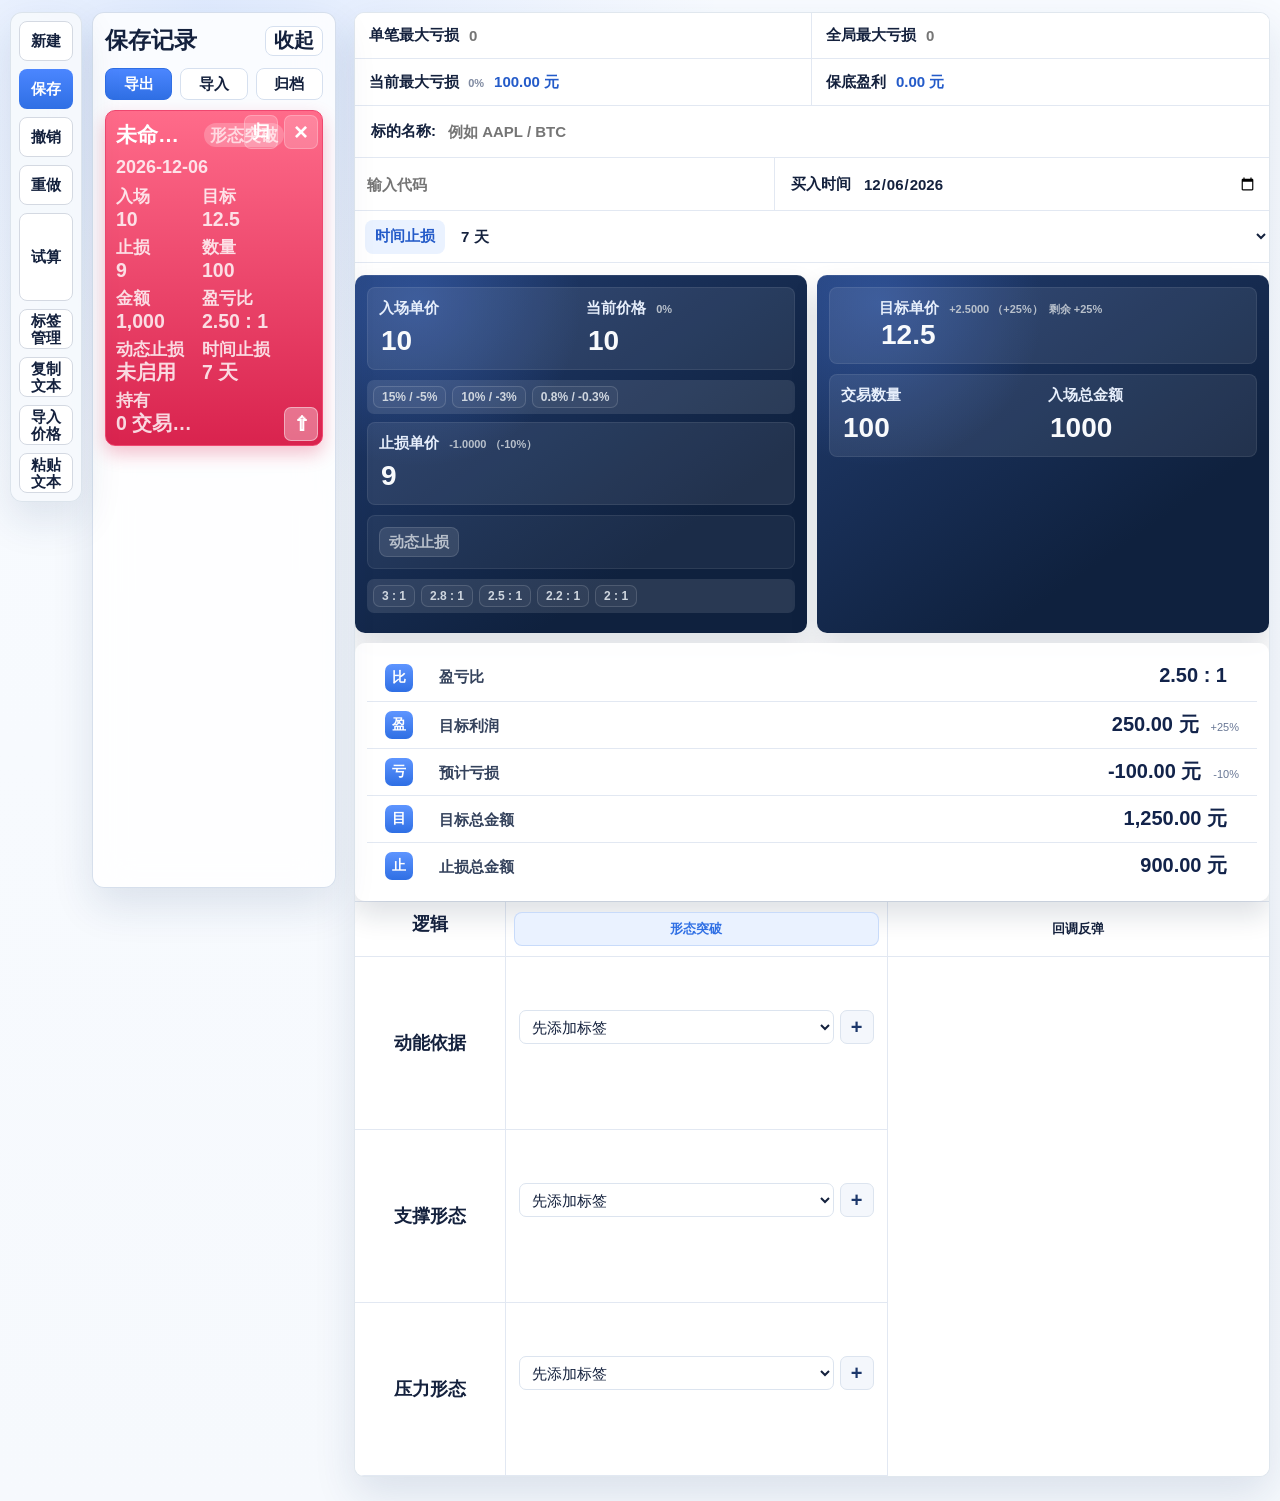
==== commit 14d9a070: "Add files via upload" ====
--- a/index.html
+++ b/index.html
@@ -97,9 +97,9 @@
       border-radius: 12px;
       background: var(--side);
       backdrop-filter: blur(18px);
-      box-shadow: var(--shadow);
-      overflow: auto;
-      font-size: 22.5px;
+      box-shadow: var(--shadow);
+      overflow: auto;
+      font-size: 22.5px;
     }
 
     .side-title {
@@ -112,47 +112,51 @@
       color: var(--ink);
     }
 
-    .side-toggle {
-      flex: 0 0 auto;
-      min-width: 34px;
-      height: 30px;
+    .side-toggle {
+      flex: 0 0 auto;
+      min-width: 34px;
+      height: 30px;
       padding: 0 8px;
       border-radius: 8px;
       border: 1px solid #d6e0ef;
       background: #fff;
       color: var(--ink);
-      font-size: 19.5px;
-      font-weight: 900;
-    }
-
-    .side-actions {
-      display: grid;
-      grid-template-columns: 1fr 1fr 1fr;
-      gap: 8px;
-      margin-bottom: 10px;
-    }
-
-    .side-actions button {
-      min-height: 32px;
-      border-radius: 8px;
-      border: 1px solid #d6e0ef;
-      background: rgba(255, 255, 255, 0.9);
-      color: var(--ink);
-      font-size: 15px;
-      font-weight: 900;
-    }
-
-    .side-actions button:first-child {
-      background: linear-gradient(180deg, #4b86ff, #2f6fe4);
-      border-color: #2f6fe4;
-      color: #fff;
-    }
-
-    .side-actions button.is-active {
-      background: #fff4df;
-      border-color: #ffd89b;
-      color: #9a5c00;
-    }
+      font-size: 19.5px;
+      font-weight: 900;
+    }
+
+    .side-actions {
+      display: grid;
+      grid-template-columns: 1fr 1fr 1fr;
+      gap: 8px;
+      margin-bottom: 10px;
+    }
+
+    body.calc-sidebar-mode .side-actions {
+      display: none;
+    }
+
+    .side-actions button {
+      min-height: 32px;
+      border-radius: 8px;
+      border: 1px solid #d6e0ef;
+      background: rgba(255, 255, 255, 0.9);
+      color: var(--ink);
+      font-size: 15px;
+      font-weight: 900;
+    }
+
+    .side-actions button:first-child {
+      background: linear-gradient(180deg, #4b86ff, #2f6fe4);
+      border-color: #2f6fe4;
+      color: #fff;
+    }
+
+    .side-actions button.is-active {
+      background: #fff4df;
+      border-color: #ffd89b;
+      color: #9a5c00;
+    }
 
     .record-list {
       display: flex;
@@ -208,13 +212,13 @@
     }
 
     .record-title {
-      display: flex;
-      align-items: center;
-      gap: 6px;
-      padding-right: 28px;
-      min-width: 0;
-      overflow: hidden;
-      font-size: 21px;
+      display: flex;
+      align-items: center;
+      gap: 6px;
+      padding-right: 28px;
+      min-width: 0;
+      overflow: hidden;
+      font-size: 21px;
       font-weight: 900;
     }
 
@@ -229,7 +233,7 @@
       flex: 0 0 auto;
       padding: 2px 6px;
       border-radius: 999px;
-      font-size: 16.5px;
+      font-size: 16.5px;
       font-weight: 900;
       line-height: 1.25;
     }
@@ -256,7 +260,7 @@
 
     .record-meta {
       color: var(--muted);
-      font-size: 18px;
+      font-size: 18px;
       font-weight: 800;
     }
 
@@ -270,14 +274,14 @@
       color: rgba(255, 255, 255, 0.82);
     }
 
-    .record-detail {
-      display: grid;
-      grid-template-columns: 1fr 1fr;
-      gap: 6px 10px;
-      padding-right: 34px;
-      color: #2c3f5f;
-      font-size: 18px;
-      line-height: 1.25;
+    .record-detail {
+      display: grid;
+      grid-template-columns: 1fr 1fr;
+      gap: 6px 10px;
+      padding-right: 34px;
+      color: #2c3f5f;
+      font-size: 18px;
+      line-height: 1.25;
     }
 
     .record-line {
@@ -287,119 +291,155 @@
     .record-line span {
       display: block;
       color: var(--muted);
-      font-size: 16.5px;
+      font-size: 16.5px;
       font-weight: 700;
     }
 
-    .record-line strong {
-      display: block;
+    .record-line strong {
+      display: block;
       min-width: 0;
       overflow: hidden;
       text-overflow: ellipsis;
       white-space: nowrap;
-      font-size: 19.5px;
+      font-size: 19.5px;
       font-weight: 900;
     }
 
-    .record-actions {
-      position: absolute;
-      top: 4px;
-      right: 4px;
-      z-index: 4;
-      display: flex;
-      gap: 6px;
-    }
-
-    .record-delete,
-    .record-archive {
-      display: grid;
-      place-items: center;
-      width: 34px;
-      height: 34px;
+    .record-actions {
+      position: absolute;
+      top: 4px;
+      right: 4px;
+      z-index: 4;
+      display: flex;
+      gap: 6px;
+    }
+
+    .record-delete,
+    .record-archive {
+      display: grid;
+      place-items: center;
+      width: 34px;
+      height: 34px;
       border-radius: 7px;
       background: #fff1f4;
       color: #bd284d;
       border: 1px solid #ffd3dd;
-      font-size: 24px;
+      font-size: 24px;
       font-weight: 900;
-      line-height: 1;
-      touch-action: manipulation;
-    }
-
-    .record-archive {
-      background: #eef6ff;
-      color: #245bc9;
-      border-color: #cfe0ff;
-      font-size: 18px;
-    }
-
-    .record-pill.is-active .record-delete {
-      background: rgba(255, 255, 255, 0.18);
-      border-color: rgba(255, 255, 255, 0.24);
-      color: #fff;
-    }
-
-    .record-pill.is-active .record-archive {
-      background: rgba(255, 255, 255, 0.18);
-      border-color: rgba(255, 255, 255, 0.24);
-      color: #fff;
-    }
-
-    .record-pill.is-archived {
-      opacity: 0.82;
-      filter: grayscale(0.2);
-    }
-
-    .record-sort {
-      position: absolute;
-      right: 4px;
-      bottom: 4px;
-      z-index: 4;
-      display: grid;
-      gap: 8px;
-    }
-
-    .record-sort button {
-      display: grid;
-      place-items: center;
-      width: 34px;
-      height: 34px;
-      border-radius: 7px;
-      background: #f1f5fb;
-      color: #56657d;
-      border: 1px solid #d6e0ef;
-      font-size: 20px;
-      font-weight: 900;
-      line-height: 1;
-      touch-action: manipulation;
-    }
-
-    .record-pill.is-active .record-sort button {
-      background: rgba(255, 255, 255, 0.18);
-      border-color: rgba(255, 255, 255, 0.24);
-      color: #fff;
-    }
-
-    .record-sort button.is-highlight {
-      background: linear-gradient(180deg, #4b86ff, #2f6fe4);
-      border-color: #2f6fe4;
-      color: #fff;
-    }
-
-    .record-pill.is-active .record-sort button.is-highlight {
-      background: rgba(255, 255, 255, 0.34);
-      border-color: rgba(255, 255, 255, 0.42);
-      color: #fff;
-    }
-
-    .record-sort button[hidden] {
-      display: none;
-    }
-
-    .empty-records {
-      color: var(--muted);
-      font-size: 19.5px;
-      line-height: 1.5;
+      line-height: 1;
+      touch-action: manipulation;
+    }
+
+    .record-archive {
+      background: #eef6ff;
+      color: #245bc9;
+      border-color: #cfe0ff;
+      font-size: 18px;
+    }
+
+    .record-pill.is-active .record-delete {
+      background: rgba(255, 255, 255, 0.18);
+      border-color: rgba(255, 255, 255, 0.24);
+      color: #fff;
+    }
+
+    .record-pill.is-active .record-archive {
+      background: rgba(255, 255, 255, 0.18);
+      border-color: rgba(255, 255, 255, 0.24);
+      color: #fff;
+    }
+
+    .trial-pill {
+      gap: 5px;
+      padding: 8px 42px 8px 9px;
+    }
+
+    .trial-pill .record-title {
+      padding-right: 0;
+      font-size: 18px;
+    }
+
+    .trial-metrics {
+      display: flex;
+      flex-wrap: wrap;
+      gap: 5px;
+      color: #2c3f5f;
+      font-size: 15px;
+      font-weight: 900;
+      line-height: 1.2;
+    }
+
+    .trial-metrics span {
+      min-width: 0;
+      padding: 3px 5px;
+      border-radius: 6px;
+      background: rgba(255, 255, 255, 0.72);
+      white-space: nowrap;
+    }
+
+    .trial-pill.is-active .trial-metrics {
+      color: rgba(255, 255, 255, 0.9);
+    }
+
+    .trial-pill.is-active .trial-metrics span {
+      background: rgba(255, 255, 255, 0.16);
+    }
+
+    .record-pill.is-archived {
+      opacity: 0.82;
+      filter: grayscale(0.2);
+    }
+
+    .record-sort {
+      position: absolute;
+      right: 4px;
+      bottom: 4px;
+      z-index: 4;
+      display: grid;
+      gap: 8px;
+    }
+
+    .record-sort button {
+      display: grid;
+      place-items: center;
+      width: 34px;
+      height: 34px;
+      border-radius: 7px;
+      background: #f1f5fb;
+      color: #56657d;
+      border: 1px solid #d6e0ef;
+      font-size: 20px;
+      font-weight: 900;
+      line-height: 1;
+      touch-action: manipulation;
+    }
+
+    .record-pill.is-active .record-sort button {
+      background: rgba(255, 255, 255, 0.18);
+      border-color: rgba(255, 255, 255, 0.24);
+      color: #fff;
+    }
+
+    .record-sort button.is-highlight {
+      background: linear-gradient(180deg, #4b86ff, #2f6fe4);
+      border-color: #2f6fe4;
+      color: #fff;
+    }
+
+    .record-pill.is-active .record-sort button.is-highlight {
+      background: rgba(255, 255, 255, 0.34);
+      border-color: rgba(255, 255, 255, 0.42);
+      color: #fff;
+    }
+
+    .record-sort button[hidden] {
+      display: none;
+    }
+
+    .empty-records {
+      color: var(--muted);
+      font-size: 19.5px;
+      line-height: 1.5;
     }
 
     .toolbar {
@@ -436,62 +476,101 @@
       border: 1px solid #d4d9e2;
     }
 
-    .sheet {
-      background: var(--paper);
-      border: 1px solid rgba(217, 225, 234, 0.8);
-      border-radius: 10px;
-      overflow: hidden;
-      box-shadow: var(--shadow);
-    }
-
-    .risk-grid {
-      display: grid;
-      grid-template-columns: 1fr 1fr;
-      border-bottom: 1px solid var(--line);
-      background: #fff;
-    }
-
-    .risk-field {
-      display: grid;
-      grid-template-columns: auto minmax(0, 1fr);
-      align-items: center;
-      min-height: 46px;
-      border-right: 1px solid var(--line);
-    }
-
-    .risk-field:last-child {
-      border-right: 0;
-    }
-
-    .risk-field label {
-      padding-left: 14px;
-      font-weight: 900;
-      white-space: nowrap;
-    }
-
-    .risk-field input {
-      width: 100%;
-      min-width: 0;
-      border: 0;
-      background: transparent;
-      padding: 8px 10px;
-      color: var(--ink);
-      font-weight: 900;
-      outline: 0;
-    }
-
-    .risk-field.is-warning {
-      background: #fff3a6;
-    }
-
-    .risk-field.is-warning input {
-      color: #d9234e;
-    }
-
-    .meta-grid {
-      display: grid;
-      grid-template-columns: 1fr 1.35fr;
-      border-bottom: 1px solid var(--line);
+    #calcBtn {
+      grid-row: span 2;
+      min-height: 88px;
+    }
+
+    .sheet {
+      background: var(--paper);
+      border: 1px solid rgba(217, 225, 234, 0.8);
+      border-radius: 10px;
+      overflow: hidden;
+      box-shadow: var(--shadow);
+    }
+
+    .risk-grid {
+      display: grid;
+      grid-template-columns: 1fr 1fr;
+      border-bottom: 1px solid var(--line);
+      background: #fff;
+    }
+
+    .risk-field {
+      display: grid;
+      grid-template-columns: auto minmax(0, 1fr);
+      align-items: center;
+      min-height: 46px;
+      border-right: 1px solid var(--line);
+    }
+
+    .risk-field:last-child {
+      border-right: 0;
+    }
+
+    .risk-field:nth-child(2n) {
+      border-right: 0;
+    }
+
+    .risk-field:nth-child(-n + 2) {
+      border-bottom: 1px solid var(--line);
+    }
+
+    .risk-field label {
+      padding-left: 14px;
+      font-weight: 900;
+      white-space: nowrap;
+    }
+
+    .risk-field label small {
+      margin-left: 5px;
+      color: #7f8aa1;
+      font-size: 11px;
+      font-weight: 900;
+    }
+
+    .risk-field input {
+      width: 100%;
+      min-width: 0;
+      border: 0;
+      background: transparent;
+      padding: 8px 10px;
+      color: var(--ink);
+      font-weight: 900;
+      outline: 0;
+    }
+
+    .risk-field.is-warning {
+      background: #fff3a6;
+    }
+
+    .risk-field.is-warning input {
+      color: #d9234e;
+    }
+
+    .risk-field.output input {
+      color: #245bc9;
+    }
+
+    .risk-output-line {
+      display: grid;
+      grid-template-columns: minmax(0, 1fr) auto;
+      align-items: center;
+      min-width: 0;
+    }
+
+    .risk-output-line small {
+      padding-right: 10px;
+      color: #7f8aa1;
+      font-size: 11px;
+      font-weight: 900;
+      white-space: nowrap;
+    }
+
+    .meta-grid {
+      display: grid;
+      grid-template-columns: 0.85fr 1fr;
+      border-bottom: 1px solid var(--line);
       background: rgba(255, 255, 255, 0.78);
     }
 
@@ -507,45 +586,74 @@
       border-right: 0;
     }
 
+    .meta-field.symbol-field {
+      grid-column: 1 / -1;
+      border-right: 0;
+      border-bottom: 1px solid var(--line);
+    }
+
+    .meta-field.time-field {
+      border-right: 0;
+    }
+
+    .meta-field.code-field {
+      grid-template-columns: 1fr;
+    }
+
     .meta-field.full-row {
       grid-column: 1 / -1;
       border-top: 1px solid var(--line);
       border-right: 0;
     }
 
-    .meta-field label {
-      padding-left: 16px;
-      font-weight: 800;
-      white-space: nowrap;
-    }
-
-    .time-stop-toggle {
-      min-height: 34px;
-      margin-left: 10px;
-      padding: 0 10px;
-      border-radius: 8px;
-      background: var(--accent-soft);
-      color: #245bc9;
-      font-weight: 900;
-      white-space: nowrap;
-    }
-
-    .time-stop-toggle[aria-pressed="false"] {
-      background: #eef2f7;
-      color: var(--muted);
-      box-shadow: inset 0 0 0 1px #d7deea;
-    }
-
-    .meta-field.is-disabled {
-      background: #f0f3f7;
-      color: #8b97a8;
-    }
-
-    .meta-field.is-disabled select {
-      display: none;
-      color: #9aa5b6;
-      opacity: 0.72;
-    }
+    .meta-field label {
+      padding-left: 16px;
+      font-weight: 800;
+      white-space: nowrap;
+    }
+
+    .time-stop-toggle {
+      min-height: 34px;
+      margin-left: 10px;
+      padding: 0 10px;
+      border-radius: 8px;
+      background: var(--accent-soft);
+      color: #245bc9;
+      font-weight: 900;
+      white-space: nowrap;
+    }
+
+    .time-stop-toggle[aria-pressed="false"] {
+      background: #eef2f7;
+      color: var(--muted);
+      box-shadow: inset 0 0 0 1px #d7deea;
+    }
+
+    .meta-field.is-disabled {
+      background: #f0f3f7;
+      color: #8b97a8;
+    }
+
+    .meta-field.is-disabled select {
+      display: none;
+      color: #9aa5b6;
+      opacity: 0.72;
+    }
+
+    .meta-field.is-time-warning {
+      background: #fff3a6;
+    }
+
+    .meta-field.is-time-warning .time-stop-toggle {
+      background: #ffedf1;
+      color: #d9234e;
+      box-shadow: inset 0 0 0 1px #ffb8c8;
+    }
+
+    .meta-field.is-time-warning select {
+      color: #d9234e;
+      font-weight: 900;
+    }
 
     .meta-field input,
     .meta-field select {
@@ -678,6 +786,28 @@
       gap: 10px;
     }
 
+    .field-card.combo-card:has(#stopPrice) {
+      grid-template-columns: minmax(0, 1fr);
+    }
+
+    .field-card.combo-card:has(#stopPrice) label:has(#dynamicStopPrice) {
+      display: none;
+    }
+
+    body.dynamic-stop-active .field-card.combo-card:has(#entryPrice) {
+      grid-template-columns: minmax(0, 1fr);
+    }
+
+    body.dynamic-stop-active .field-card.combo-card:has(#entryPrice) label:has(#entryPrice),
+    body.dynamic-stop-active .field-card.combo-card:has(#stopPrice) label:has(#stopPrice) {
+      display: none;
+    }
+
+    body.dynamic-stop-active .field-card.combo-card:has(#entryPrice) label:has(#currentPrice),
+    body.dynamic-stop-active .field-card.combo-card:has(#stopPrice) label:has(#dynamicStopPrice) {
+      display: grid;
+    }
+
     .field-mini {
       display: grid;
       grid-template-columns: minmax(0, 1fr) auto;
@@ -719,62 +849,62 @@
       display: none;
     }
 
-    .chip {
-      flex: 0 0 auto;
-      min-height: 22px;
-      padding: 2px 8px;
+    .chip {
+      flex: 0 0 auto;
+      min-height: 22px;
+      padding: 2px 8px;
       border: 1px solid rgba(255, 255, 255, 0.14);
       border-radius: 7px;
       background: rgba(255, 255, 255, 0.04);
       color: #cfd6df;
-      font-size: 12px;
-      font-weight: 700;
-    }
-
-    .dynamic-stop {
-      display: grid;
-      gap: 8px;
-      margin-bottom: 10px;
-      padding: 12px;
-      border-radius: 8px;
-      background: var(--field);
-      box-shadow: inset 0 0 0 1px rgba(255, 255, 255, 0.08);
-    }
-
-    .dynamic-stop-head {
-      display: block;
-    }
-
-    .dynamic-stop-label {
-      min-height: 30px;
-      padding: 0 10px;
-      border-radius: 8px;
-      background: var(--accent-soft);
-      color: #245bc9;
-      font-size: 15px;
-      font-weight: 800;
-    }
-
-    .dynamic-stop-label[aria-pressed="false"] {
-      background: rgba(255, 255, 255, 0.1);
-      color: #b8c0cb;
-      box-shadow: inset 0 0 0 1px rgba(255, 255, 255, 0.12);
-    }
-
-    .dynamic-stop.is-disabled {
-      background: rgba(255, 255, 255, 0.05);
-      color: #9aa5b6;
-    }
-
-    .dynamic-stop.is-disabled .dynamic-stop-body {
-      display: none;
-    }
-
-    .dynamic-stop .tag-control,
-    .dynamic-stop .new-tag,
-    .dynamic-stop .tag-list {
-      margin-bottom: 0;
-    }
+      font-size: 12px;
+      font-weight: 700;
+    }
+
+    .dynamic-stop {
+      display: grid;
+      gap: 8px;
+      margin-bottom: 10px;
+      padding: 12px;
+      border-radius: 8px;
+      background: var(--field);
+      box-shadow: inset 0 0 0 1px rgba(255, 255, 255, 0.08);
+    }
+
+    .dynamic-stop-head {
+      display: block;
+    }
+
+    .dynamic-stop-label {
+      min-height: 30px;
+      padding: 0 10px;
+      border-radius: 8px;
+      background: var(--accent-soft);
+      color: #245bc9;
+      font-size: 15px;
+      font-weight: 800;
+    }
+
+    .dynamic-stop-label[aria-pressed="false"] {
+      background: rgba(255, 255, 255, 0.1);
+      color: #b8c0cb;
+      box-shadow: inset 0 0 0 1px rgba(255, 255, 255, 0.12);
+    }
+
+    .dynamic-stop.is-disabled {
+      background: rgba(255, 255, 255, 0.05);
+      color: #9aa5b6;
+    }
+
+    .dynamic-stop.is-disabled .dynamic-stop-body {
+      display: none;
+    }
+
+    .dynamic-stop .tag-control,
+    .dynamic-stop .new-tag,
+    .dynamic-stop .tag-list {
+      margin-bottom: 0;
+    }
 
     .summary-row {
       display: grid;
@@ -814,22 +944,26 @@
       text-align: right;
     }
 
-    .summary-row small {
-      display: block;
-      color: var(--muted);
-      font-size: 11px;
-      text-align: right;
-    }
-
-    .summary-row.is-risk-warning {
-      background: #fff3a6;
-    }
-
-    .summary-row.is-risk-warning span,
-    .summary-row.is-risk-warning strong,
-    .summary-row.is-risk-warning small {
-      color: #d9234e;
-    }
+    .summary-row small {
+      display: block;
+      color: var(--muted);
+      font-size: 11px;
+      text-align: right;
+    }
+
+    .summary-row.is-risk-warning {
+      background: #fff3a6;
+    }
+
+    .summary-row.is-risk-warning span,
+    .summary-row.is-risk-warning strong,
+    .summary-row.is-risk-warning small {
+      color: #d9234e;
+    }
+
+    .summary-row.is-hidden {
+      display: none;
+    }
 
     .matrix {
       width: 100%;
@@ -895,16 +1029,16 @@
       white-space: pre-line;
     }
 
-    .row-title span {
-      display: inline-block;
-      align-items: center;
-      text-align: left;
-      white-space: nowrap;
-    }
-
-    .row-title span::before {
-      display: none;
-    }
+    .row-title span {
+      display: inline-block;
+      align-items: center;
+      text-align: left;
+      white-space: nowrap;
+    }
+
+    .row-title span::before {
+      display: none;
+    }
 
     .cell-box {
       min-height: 170px;
@@ -1122,89 +1256,106 @@
       border: 1px solid #ffd3dd;
     }
 
-    .tag-empty {
-      color: var(--muted);
-      font-size: 13px;
-      line-height: 1.5;
-    }
-
-    .paste-panel {
-      display: grid;
-      gap: 12px;
-      padding: 14px;
-    }
-
-    .paste-panel textarea {
-      width: 100%;
-      min-height: 46vh;
-      border: 1px solid #dce4ef;
-      border-radius: 10px;
-      padding: 12px;
-      color: var(--ink);
-      font: inherit;
-      line-height: 1.45;
-      outline: 0;
-      resize: vertical;
-    }
-
-    .paste-actions {
-      display: grid;
-      grid-template-columns: 1fr 1fr;
-      gap: 10px;
-    }
-
-    .paste-actions button {
-      min-height: 40px;
-      border-radius: 8px;
-      font-weight: 900;
-    }
-
-    .record-line.is-risk-warning {
-      padding: 4px;
-      border-radius: 6px;
-      background: #fff3a6;
-    }
-
-    .record-line.is-risk-warning span,
-    .record-line.is-risk-warning strong {
-      color: #d9234e !important;
-    }
-
-    .paste-actions button:first-child {
-      background: #eef3fb;
-      color: var(--ink);
-      border: 1px solid #dce4ef;
-    }
-
-    .paste-actions button:last-child {
-      background: linear-gradient(180deg, #4b86ff, #2f6fe4);
-      color: #fff;
-    }
-
-    .archive-form {
-      display: grid;
-      gap: 12px;
-      padding: 14px;
-    }
-
-    .archive-form label {
-      display: grid;
-      gap: 6px;
-      color: var(--ink);
-      font-weight: 800;
-    }
-
-    .archive-form select,
-    .archive-form input {
-      width: 100%;
-      min-height: 40px;
-      border: 1px solid #dce4ef;
-      border-radius: 8px;
-      padding: 0 10px;
-      color: var(--ink);
-      font: inherit;
-      outline: 0;
-    }
+    .tag-empty {
+      color: var(--muted);
+      font-size: 13px;
+      line-height: 1.5;
+    }
+
+    .paste-panel {
+      display: grid;
+      gap: 12px;
+      padding: 14px;
+    }
+
+    .paste-panel textarea {
+      width: 100%;
+      min-height: 46vh;
+      border: 1px solid #dce4ef;
+      border-radius: 10px;
+      padding: 12px;
+      color: var(--ink);
+      font: inherit;
+      line-height: 1.45;
+      outline: 0;
+      resize: vertical;
+    }
+
+    .paste-actions {
+      display: grid;
+      grid-template-columns: 1fr 1fr;
+      gap: 10px;
+    }
+
+    .paste-actions button {
+      min-height: 40px;
+      border-radius: 8px;
+      font-weight: 900;
+    }
+
+    .record-line.is-risk-warning {
+      padding: 4px;
+      border-radius: 6px;
+      background: #fff3a6;
+    }
+
+    .record-line.is-risk-warning span,
+    .record-line.is-risk-warning strong {
+      color: #d9234e !important;
+    }
+
+    .paste-actions button:first-child {
+      background: #eef3fb;
+      color: var(--ink);
+      border: 1px solid #dce4ef;
+    }
+
+    .paste-actions button:last-child {
+      background: linear-gradient(180deg, #4b86ff, #2f6fe4);
+      color: #fff;
+    }
+
+    .archive-form {
+      display: grid;
+      gap: 12px;
+      padding: 14px;
+    }
+
+    .archive-form label {
+      display: grid;
+      gap: 6px;
+      color: var(--ink);
+      font-weight: 800;
+    }
+
+    .archive-form select,
+    .archive-form input {
+      width: 100%;
+      min-height: 40px;
+      border: 1px solid #dce4ef;
+      border-radius: 8px;
+      padding: 0 10px;
+      color: var(--ink);
+      font: inherit;
+      outline: 0;
+    }
+
+    .calc-actions {
+      display: grid;
+      grid-template-columns: 1fr 1fr;
+      gap: 10px;
+    }
+
+    .calc-actions button {
+      min-height: 40px;
+      border-radius: 8px;
+      font-weight: 900;
+    }
+
+    .calc-actions button:first-child {
+      background: linear-gradient(180deg, #4b86ff, #2f6fe4);
+      color: #fff;
+    }
 
     .toast {
       position: fixed;
@@ -1273,28 +1424,37 @@
         bottom: 0;
         left: 0;
         z-index: 89;
-        width: 78px;
+        width: 0;
         background: transparent;
+        pointer-events: none;
         touch-action: pan-y;
       }
 
+      body.sidebar-compact .sidebar-swipe-zone {
+        width: 0;
+      }
+
+      body.calc-sidebar-mode .sidebar-swipe-zone {
+        width: 0;
+      }
+
       body:not(.sidebar-compact) .sidebar-swipe-zone {
-        width: 100vw;
-      }
-
-      .sidebar.is-compact {
-        width: 64px;
-        padding: 8px 6px;
-        font-size: 15px;
-      }
+        width: 0;
+      }
+
+      .sidebar.is-compact {
+        width: 64px;
+        padding: 8px 6px;
+        font-size: 15px;
+      }
 
       .sidebar.is-compact .side-title {
         display: grid;
         justify-items: center;
         gap: 6px;
         margin-bottom: 8px;
-        font-size: 13px;
-      }
+        font-size: 13px;
+      }
 
       .sidebar.is-compact .side-title span {
         max-width: 100%;
@@ -1303,17 +1463,17 @@
         white-space: nowrap;
       }
 
-      .sidebar.is-compact .side-toggle {
-        width: 100%;
-        min-width: 0;
-        height: 28px;
-        padding: 0;
-        font-size: 12px;
-      }
-
-      .sidebar.is-compact .side-actions {
-        display: none;
-      }
+      .sidebar.is-compact .side-toggle {
+        width: 100%;
+        min-width: 0;
+        height: 28px;
+        padding: 0;
+        font-size: 12px;
+      }
+
+      .sidebar.is-compact .side-actions {
+        display: none;
+      }
 
       .record-list {
         gap: 6px;
@@ -1326,71 +1486,71 @@
       }
 
       .record-title {
-        font-size: 18px;
+        font-size: 18px;
         padding-right: 30px;
       }
 
       .logic-badge {
         padding: 1px 5px;
-        font-size: 13.5px;
+        font-size: 13.5px;
       }
 
       .record-meta {
-        font-size: 15px;
-      }
-
-      .record-detail {
-        grid-template-columns: repeat(2, 1fr);
-        gap: 3px 6px;
-        padding-right: 28px;
-        font-size: 15px;
-        line-height: 1.12;
-      }
+        font-size: 15px;
+      }
+
+      .record-detail {
+        grid-template-columns: repeat(2, 1fr);
+        gap: 3px 6px;
+        padding-right: 28px;
+        font-size: 15px;
+        line-height: 1.12;
+      }
 
       .record-line span {
-        font-size: 13.5px;
+        font-size: 13.5px;
       }
 
       .record-line strong {
-        font-size: 15px;
-      }
-
-      .record-actions {
-        top: 2px;
-        right: 2px;
-        gap: 4px;
-      }
-
-      .record-delete,
-      .record-archive {
-        width: 32px;
-        height: 32px;
-        border-radius: 6px;
-        font-size: 19.5px;
-      }
-
-      .record-archive {
-        font-size: 16px;
-      }
-
-      .record-sort {
-        right: 2px;
-        bottom: 2px;
-        gap: 6px;
-      }
-
-      .record-sort button {
-        width: 32px;
-        height: 32px;
-        border-radius: 6px;
-        font-size: 18px;
-      }
-
-      .sidebar.is-compact .record-pill {
-        min-height: 58px;
-        padding: 5px 4px;
-        justify-items: center;
-      }
+        font-size: 15px;
+      }
+
+      .record-actions {
+        top: 2px;
+        right: 2px;
+        gap: 4px;
+      }
+
+      .record-delete,
+      .record-archive {
+        width: 32px;
+        height: 32px;
+        border-radius: 6px;
+        font-size: 19.5px;
+      }
+
+      .record-archive {
+        font-size: 16px;
+      }
+
+      .record-sort {
+        right: 2px;
+        bottom: 2px;
+        gap: 6px;
+      }
+
+      .record-sort button {
+        width: 32px;
+        height: 32px;
+        border-radius: 6px;
+        font-size: 18px;
+      }
+
+      .sidebar.is-compact .record-pill {
+        min-height: 58px;
+        padding: 5px 4px;
+        justify-items: center;
+      }
 
       .sidebar.is-compact .record-title,
       .sidebar.is-compact .record-meta,
@@ -1404,10 +1564,10 @@
         gap: 3px;
         width: 100%;
         text-align: center;
-        font-size: 10px;
-        font-weight: 900;
-        line-height: 1.1;
-      }
+        font-size: 10px;
+        font-weight: 900;
+        line-height: 1.1;
+      }
 
       .sidebar.is-compact .record-compact-name {
         max-width: 100%;
@@ -1430,20 +1590,20 @@
         background: #2f6fe4;
       }
 
-      .sidebar.is-compact .record-actions {
-        display: none;
-      }
-
-      .sidebar.is-compact .record-sort {
-        display: none;
-      }
+      .sidebar.is-compact .record-actions {
+        display: none;
+      }
+
+      .sidebar.is-compact .record-sort {
+        display: none;
+      }
 
       .toolbar {
         position: static;
         width: auto;
         margin: 0 0 10px;
         display: grid;
-        grid-template-columns: repeat(3, minmax(0, 1fr));
+        grid-template-columns: repeat(5, minmax(0, 1fr));
         gap: 5px;
         padding: 0;
         border: 0;
@@ -1456,168 +1616,193 @@
 
       .toolbar button {
         min-width: 0;
-        min-height: 34px;
-        padding: 0 4px;
-        font-size: 12px;
+        min-height: 30px;
+        padding: 0 3px;
+        font-size: 10px;
         overflow: hidden;
         text-overflow: ellipsis;
         white-space: normal;
       }
 
-      .meta-grid,
-      .calculator {
-        grid-template-columns: 1fr;
-      }
-
-      .risk-grid {
-        grid-template-columns: 1fr 1fr;
-      }
-
-      .risk-field {
-        min-height: 34px;
-        grid-template-columns: 1fr;
-        gap: 2px;
-        align-content: center;
-        border-right: 1px solid var(--line);
-        border-bottom: 1px solid var(--line);
-      }
-
-      .risk-field:last-child {
-        border-right: 0;
-        border-bottom: 0;
-      }
-
-      .risk-field label {
-        padding-left: 8px;
-        font-size: 11px;
-      }
-
-      .risk-field input {
-        padding: 0 8px 5px;
-        font-size: 14px;
-      }
-
-      .tag-manager {
-        grid-template-columns: 1fr;
-      }
-
-      .subpage {
-        padding-left: 76px;
-        padding-right: 8px;
-      }
-
-      .subpage-inner {
-        width: 100%;
-        margin: 0;
-      }
-
-      .subpage-head {
-        padding: 12px 10px;
-      }
-
-      .tag-manager {
-        padding: 10px;
-      }
-
-      .meta-field {
-        min-height: 36px;
-        border-right: 0;
-        border-bottom: 1px solid var(--line);
-      }
-
-      .meta-field label {
-        padding-left: 8px;
-        font-size: 13px;
-      }
-
-      .time-stop-toggle {
-        min-height: 28px;
-        margin-left: 6px;
-        padding: 0 8px;
-        font-size: 13px;
-      }
-
-      .meta-field input,
-      .meta-field select {
-        padding: 4px 7px;
-      }
+      #calcBtn {
+        min-height: 65px;
+      }
+
+      .meta-grid,
+      .calculator {
+        grid-template-columns: 1fr;
+      }
+
+      .meta-grid {
+        grid-template-columns: 0.85fr 1fr;
+      }
+
+      .risk-grid {
+        grid-template-columns: repeat(2, 1fr);
+      }
+
+      .risk-field {
+        min-height: 34px;
+        grid-template-columns: 1fr;
+        gap: 2px;
+        align-content: center;
+        border-right: 1px solid var(--line);
+        border-bottom: 1px solid var(--line);
+      }
+
+      .risk-field:last-child {
+        border-right: 0;
+        border-bottom: 0;
+      }
+
+      .risk-field:nth-last-child(2) {
+        border-bottom: 0;
+      }
+
+      .risk-field label {
+        padding-left: 8px;
+        font-size: 10px;
+      }
+
+      .risk-field input {
+        padding: 0 6px 5px;
+        font-size: 13px;
+      }
+
+      .risk-output-line {
+        grid-template-columns: minmax(0, 1fr);
+      }
+
+      .risk-output-line small {
+        padding: 0 6px 5px;
+        font-size: 10px;
+      }
+
+      .tag-manager {
+        grid-template-columns: 1fr;
+      }
+
+      .subpage {
+        padding-left: 76px;
+        padding-right: 8px;
+      }
+
+      .subpage-inner {
+        width: 100%;
+        margin: 0;
+      }
+
+      .subpage-head {
+        padding: 12px 10px;
+      }
+
+      .tag-manager {
+        padding: 10px;
+      }
+
+      .meta-field {
+        min-height: 36px;
+        border-right: 0;
+        border-bottom: 1px solid var(--line);
+      }
+
+      .meta-field.code-field {
+        border-right: 1px solid var(--line);
+      }
+
+      .meta-field label {
+        padding-left: 8px;
+        font-size: 13px;
+      }
+
+      .time-stop-toggle {
+        min-height: 28px;
+        margin-left: 6px;
+        padding: 0 8px;
+        font-size: 13px;
+      }
+
+      .meta-field input,
+      .meta-field select {
+        padding: 4px 7px;
+      }
 
       .meta-field:last-child {
         border-bottom: 0;
       }
 
-      .dark-panel {
-        min-height: auto;
-        padding: 5px;
-        border-radius: 8px;
-      }
-
-      .calculator {
-        gap: 5px;
-        padding-top: 6px;
-      }
-
-      .field-card {
-        min-height: 42px;
-        margin-bottom: 4px;
-        padding: 5px 7px;
-      }
+      .dark-panel {
+        min-height: auto;
+        padding: 5px;
+        border-radius: 8px;
+      }
+
+      .calculator {
+        gap: 5px;
+        padding-top: 6px;
+      }
+
+      .field-card {
+        min-height: 42px;
+        margin-bottom: 4px;
+        padding: 5px 7px;
+      }
 
       .field-card::before {
         display: none;
       }
 
-      .field-card .label {
-        font-size: 12px;
-      }
-
-      .field-card input {
-        font-size: 19px;
-      }
-
-      .field-card .sub {
-        font-size: 9px;
-      }
-
-      .chip-row {
-        min-height: 21px;
-        margin-bottom: 4px;
-        padding: 2px;
-        gap: 4px;
-      }
-
-      .chip {
-        min-height: 17px;
-        padding: 1px 6px;
-        font-size: 9px;
-      }
-
-      .dynamic-stop {
-        gap: 5px;
-        margin-bottom: 4px;
-        padding: 5px 7px;
-      }
-
-      .dynamic-stop-label {
-        min-height: 26px;
-        padding: 0 8px;
-        font-size: 12px;
-      }
-
-      .field-card.combo-card {
-        min-height: 30px;
-        padding-top: 4px;
-        padding-bottom: 4px;
-        gap: 6px;
-      }
+      .field-card .label {
+        font-size: 12px;
+      }
+
+      .field-card input {
+        font-size: 19px;
+      }
+
+      .field-card .sub {
+        font-size: 9px;
+      }
+
+      .chip-row {
+        min-height: 21px;
+        margin-bottom: 4px;
+        padding: 2px;
+        gap: 4px;
+      }
+
+      .chip {
+        min-height: 17px;
+        padding: 1px 6px;
+        font-size: 9px;
+      }
+
+      .dynamic-stop {
+        gap: 5px;
+        margin-bottom: 4px;
+        padding: 5px 7px;
+      }
+
+      .dynamic-stop-label {
+        min-height: 26px;
+        padding: 0 8px;
+        font-size: 12px;
+      }
+
+      .field-card.combo-card {
+        min-height: 30px;
+        padding-top: 4px;
+        padding-bottom: 4px;
+        gap: 6px;
+      }
 
       .field-card.combo-card .label {
         font-size: 11px;
       }
 
-      .field-mini input {
-        font-size: 15px;
-      }
+      .field-mini input {
+        font-size: 15px;
+      }
 
       .field-mini span:not(.label) {
         font-size: 11px;
@@ -1627,141 +1812,141 @@
         min-height: auto;
       }
 
-      .summary-row {
-        grid-template-columns: 32px 1fr auto auto;
-        gap: 7px;
-        padding: 5px 8px;
-      }
-
-      .summary-row::before {
-        width: 21px;
-        height: 21px;
-        font-size: 11px;
-      }
-
-      .summary-row strong {
-        font-size: 15px;
-      }
+      .summary-row {
+        grid-template-columns: 32px 1fr auto auto;
+        gap: 7px;
+        padding: 5px 8px;
+      }
+
+      .summary-row::before {
+        width: 21px;
+        height: 21px;
+        font-size: 11px;
+      }
+
+      .summary-row strong {
+        font-size: 15px;
+      }
 
       .matrix {
         display: block;
         border-top: 0;
       }
 
-      .matrix thead,
-      .matrix thead tr {
-        display: block;
-        width: 100%;
-      }
-
-      .matrix thead tr {
-        display: grid;
-        grid-template-columns: 54px minmax(0, 1fr) minmax(0, 1fr);
-        border-top: 1px solid var(--line);
-      }
-
-      .logic-head {
-        display: grid;
-        align-items: center;
-        text-align: left !important;
-        border-bottom: 0;
-        width: auto;
-        padding: 6px 7px !important;
-        font-size: 14px !important;
-      }
-
-      .matrix thead th {
-        display: block;
-        width: auto;
-        height: 34px;
-        padding: 4px !important;
-      }
-
-      .matrix thead th:not(:last-child) {
-        border-right: 1px solid var(--line);
-      }
-
-      .logic-choice {
-        height: 26px;
-        border-radius: 7px;
-        font-size: 12px;
-      }
-
-      .matrix tbody,
-      .matrix tr,
-      .matrix td,
-      .matrix th {
-        display: block;
-        width: 100%;
-      }
-
-      .matrix thead tr {
-        display: grid;
-      }
-
-      .matrix thead th {
-        display: block;
-        width: auto;
-      }
+      .matrix thead,
+      .matrix thead tr {
+        display: block;
+        width: 100%;
+      }
+
+      .matrix thead tr {
+        display: grid;
+        grid-template-columns: 54px minmax(0, 1fr) minmax(0, 1fr);
+        border-top: 1px solid var(--line);
+      }
+
+      .logic-head {
+        display: grid;
+        align-items: center;
+        text-align: left !important;
+        border-bottom: 0;
+        width: auto;
+        padding: 6px 7px !important;
+        font-size: 14px !important;
+      }
+
+      .matrix thead th {
+        display: block;
+        width: auto;
+        height: 34px;
+        padding: 4px !important;
+      }
+
+      .matrix thead th:not(:last-child) {
+        border-right: 1px solid var(--line);
+      }
+
+      .logic-choice {
+        height: 26px;
+        border-radius: 7px;
+        font-size: 12px;
+      }
+
+      .matrix tbody,
+      .matrix tr,
+      .matrix td,
+      .matrix th {
+        display: block;
+        width: 100%;
+      }
+
+      .matrix thead tr {
+        display: grid;
+      }
+
+      .matrix thead th {
+        display: block;
+        width: auto;
+      }
 
       .matrix tr {
         border-top: 1px solid var(--line);
       }
 
-      .row-title {
-        padding: 6px 8px;
-        text-align: left;
-        background: #f0f3f8;
-        white-space: normal;
-        font-size: 15px;
-      }
-
-      .row-title span {
-        display: inline-block;
-      }
-
-      .row-title span::before {
-        display: none;
-      }
+      .row-title {
+        padding: 6px 8px;
+        text-align: left;
+        background: #f0f3f8;
+        white-space: normal;
+        font-size: 15px;
+      }
+
+      .row-title span {
+        display: inline-block;
+      }
+
+      .row-title span::before {
+        display: none;
+      }
 
       .matrix td {
         border-right: 0;
       }
 
-      .cell-box {
-        min-height: 58px;
-        padding: 5px;
-      }
-
-      .tag-control select,
-      .new-tag input,
-      .tag-control button,
-      .new-tag button {
-        height: 27px;
-      }
-
-      .tag-control,
-      .new-tag {
-        gap: 4px;
-        margin-bottom: 5px;
-      }
-
-      .tag-control button,
-      .new-tag button {
-        width: 27px;
-        font-size: 17px;
-      }
-
-      .tag-list {
-        gap: 4px;
-        min-height: 24px;
-        margin-bottom: 4px;
-      }
-
-      .note-tag {
-        padding: 3px 6px;
-        font-size: 11px;
-      }
+      .cell-box {
+        min-height: 58px;
+        padding: 5px;
+      }
+
+      .tag-control select,
+      .new-tag input,
+      .tag-control button,
+      .new-tag button {
+        height: 27px;
+      }
+
+      .tag-control,
+      .new-tag {
+        gap: 4px;
+        margin-bottom: 5px;
+      }
+
+      .tag-control button,
+      .new-tag button {
+        width: 27px;
+        font-size: 17px;
+      }
+
+      .tag-list {
+        gap: 4px;
+        min-height: 24px;
+        margin-bottom: 4px;
+      }
+
+      .note-tag {
+        padding: 3px 6px;
+        font-size: 11px;
+      }
 
       .cell-box::before {
         content: "";
@@ -1798,87 +1983,116 @@
   <nav class="toolbar" aria-label="页面操作">
     <button id="newBtn" type="button" class="secondary">新建</button>
     <button id="saveBtn" type="button">保存</button>
+    <button id="undoBtn" type="button" class="secondary">撤销</button>
+    <button id="redoBtn" type="button" class="secondary">重做</button>
+    <button id="calcBtn" type="button" class="secondary">试算</button>
     <button id="tagManageBtn" type="button" class="secondary">标签管理</button>
     <button id="copyBtn" type="button" class="secondary">复制文本</button>
-    <button id="resetBtn" type="button" class="secondary">清空当前</button>
-    <button id="pasteBtn" type="button" class="secondary">粘贴文本</button>
+    <button id="importPriceBtn" type="button" class="secondary">导入价格</button>
+    <button id="pasteBtn" type="button" class="secondary">粘贴文本</button>
+    <input id="priceImportFile" type="file" accept=".xls,.csv,.txt,text/plain,application/vnd.ms-excel" hidden>
   </nav>
 
   <div class="side-backdrop" id="sideBackdrop"></div>
   <div class="layout" id="layout">
     <aside class="sidebar" id="sidebar" aria-label="已保存记录">
-      <div class="side-title">
-        <span>保存记录</span>
-        <button id="sidebarToggle" class="side-toggle" type="button">收起</button>
-      </div>
-      <div class="side-actions" id="recordBackupActions">
-        <button id="exportRecordsBtn" type="button">导出</button>
-        <button id="importRecordsBtn" type="button">导入</button>
-        <button id="archiveViewBtn" type="button" aria-pressed="false">归档</button>
-        <input id="importRecordsFile" type="file" accept="application/json,.json" hidden>
-      </div>
-      <div class="record-list" id="recordList"></div>
+      <div class="side-title">
+        <span id="sideTitleLabel">保存记录</span>
+        <button id="sidebarToggle" class="side-toggle" type="button">收起</button>
+      </div>
+      <div class="side-actions" id="recordBackupActions">
+        <button id="exportRecordsBtn" type="button">导出</button>
+        <button id="importRecordsBtn" type="button">导入</button>
+        <button id="archiveViewBtn" type="button" aria-pressed="false">归档</button>
+        <input id="importRecordsFile" type="file" accept="application/json,.json" hidden>
+      </div>
+      <div class="record-list" id="recordList"></div>
     </aside>
 
-    <main class="app">
-      <section class="sheet" id="recordSheet">
-      <div class="risk-grid" aria-label="风险对比">
-        <div class="risk-field" id="singleLossLimitField">
-          <label for="singleLossLimit">单笔最大亏损</label>
-          <input id="singleLossLimit" data-risk-save="singleLossLimit" type="number" inputmode="decimal" step="0.01" placeholder="0">
-        </div>
-        <div class="risk-field" id="globalLossLimitField">
-          <label for="globalLossLimit">全局最大亏损</label>
-          <input id="globalLossLimit" data-risk-save="globalLossLimit" type="number" inputmode="decimal" step="0.01" placeholder="0">
-        </div>
-      </div>
-      <div class="meta-grid">
-        <div class="meta-field">
+    <main class="app">
+      <section class="sheet" id="recordSheet">
+      <div class="risk-grid" aria-label="风险对比">
+        <div class="risk-field" id="singleLossLimitField">
+          <label for="singleLossLimit">单笔最大亏损</label>
+          <input id="singleLossLimit" data-risk-save="singleLossLimit" type="number" inputmode="decimal" step="0.01" placeholder="0">
+        </div>
+        <div class="risk-field" id="globalLossLimitField">
+          <label for="globalLossLimit">全局最大亏损</label>
+          <input id="globalLossLimit" data-risk-save="globalLossLimit" type="number" inputmode="decimal" step="0.01" placeholder="0">
+        </div>
+        <div class="risk-field output" id="currentMaxLossField">
+          <label for="currentMaxLossTotal">当前最大亏损 <small id="currentMaxLossPercent">0%</small></label>
+          <div class="risk-output-line">
+            <input id="currentMaxLossTotal" type="text" value="0.00" readonly>
+          </div>
+        </div>
+        <div class="risk-field output" id="protectedProfitField">
+          <label for="protectedProfitTotal">保底盈利</label>
+          <input id="protectedProfitTotal" type="text" value="0.00" readonly>
+        </div>
+      </div>
+      <div class="meta-grid">
+        <div class="meta-field symbol-field">
           <label for="symbol">标的名称:</label>
           <input id="symbol" data-save="symbol" type="text" placeholder="例如 AAPL / BTC">
         </div>
-        <div class="meta-field">
-          <label for="buyTime">买入时间:</label>
+        <div class="meta-field code-field">
+          <input id="stockCode" data-save="stockCode" type="text" inputmode="numeric" placeholder="输入代码" aria-label="代码">
+        </div>
+        <div class="meta-field time-field">
+          <label for="buyTime">买入时间</label>
           <input id="buyTime" data-save="buyTime" type="date">
         </div>
-        <div class="meta-field full-row" id="timeStopField">
-          <button id="timeStopToggle" class="time-stop-toggle" type="button" aria-pressed="true">时间止损</button>
-          <select id="timeStopDays" data-save="timeStopDays" aria-label="时间止损天数"></select>
-        </div>
+        <div class="meta-field full-row" id="timeStopField">
+          <button id="timeStopToggle" class="time-stop-toggle" type="button" aria-pressed="true">时间止损</button>
+          <select id="timeStopDays" data-save="timeStopDays" aria-label="时间止损天数"></select>
+        </div>
       </div>
 
       <div class="calculator">
         <section class="dark-panel" aria-label="入场与止损">
-          <label class="field-card" data-icon="入">
-            <span class="label">入场单价</span>
-            <input id="entryPrice" data-save="entryPrice" type="number" inputmode="decimal" step="0.001" value="10">
-          </label>
+          <div class="field-card combo-card" data-icon="入">
+            <label class="field-mini">
+              <span class="label">入场单价</span>
+              <input id="entryPrice" data-save="entryPrice" type="number" inputmode="decimal" step="0.001" value="10">
+            </label>
+            <label class="field-mini">
+              <span class="label">当前价格 <small id="currentMeta">0%</small></span>
+              <input id="currentPrice" data-save="currentPrice" type="number" inputmode="decimal" step="0.001" value="10">
+            </label>
+          </div>
           <div class="chip-row" aria-label="止损快捷比例">
             <button class="chip" type="button" data-loss="0.05">15% / -5%</button>
             <button class="chip" type="button" data-loss="0.03">10% / -3%</button>
             <button class="chip" type="button" data-loss="0.003">0.8% / -0.3%</button>
           </div>
-          <label class="field-card" data-icon="止">
-            <span class="label">止损单价 <small id="lossMeta">-1.0000 （-10%）</small></span>
-            <input id="stopPrice" data-save="stopPrice" type="number" inputmode="decimal" step="0.001" value="9">
-          </label>
-          <div class="dynamic-stop" id="dynamicStopControl" aria-label="&#21160;&#24577;&#27490;&#25439;">
-            <div class="dynamic-stop-head">
-              <button id="dynamicStopToggle" class="dynamic-stop-label" type="button" aria-pressed="true">&#21160;&#24577;&#27490;&#25439;</button>
-            </div>
-            <div class="dynamic-stop-body" id="dynamicStopBody">
-              <div class="tag-control">
-                <select id="dynamicStopSelect" aria-label="&#21160;&#24577;&#27490;&#25439;&#36873;&#39033;"></select>
-                <button type="button" id="dynamicStopOpenAdd" aria-label="&#28155;&#21152;&#21160;&#24577;&#27490;&#25439;">+</button>
-              </div>
-              <div class="new-tag" id="dynamicStopNewTag">
-                <input id="dynamicStopInput" type="text" placeholder="&#36755;&#20837;&#21160;&#24577;&#27490;&#25439;">
-                <button type="button" id="dynamicStopSaveTag" aria-label="&#20445;&#23384;&#21160;&#24577;&#27490;&#25439;">&#10003;</button>
-              </div>
-              <div class="tag-list" id="dynamicStopList"></div>
-            </div>
-          </div>
-          <div class="chip-row" aria-label="盈亏比快捷选择">
+          <div class="field-card combo-card" data-icon="止">
+            <label class="field-mini">
+              <span class="label">止损单价 <small id="lossMeta">-1.0000 （-10%）</small></span>
+              <input id="stopPrice" data-save="stopPrice" type="number" inputmode="decimal" step="0.001" value="9">
+            </label>
+            <label class="field-mini dynamic-stop-field">
+              <span class="label">动态止损价 <small id="dynamicStopMeta">0.0000 （0%）</small></span>
+              <input id="dynamicStopPrice" data-save="dynamicStopPrice" type="number" inputmode="decimal" step="0.001" value="10">
+            </label>
+          </div>
+          <div class="dynamic-stop" id="dynamicStopControl" aria-label="&#21160;&#24577;&#27490;&#25439;">
+            <div class="dynamic-stop-head">
+              <button id="dynamicStopToggle" class="dynamic-stop-label" type="button" aria-pressed="false">&#21160;&#24577;&#27490;&#25439;</button>
+            </div>
+            <div class="dynamic-stop-body" id="dynamicStopBody">
+              <div class="tag-control">
+                <select id="dynamicStopSelect" aria-label="&#21160;&#24577;&#27490;&#25439;&#36873;&#39033;"></select>
+                <button type="button" id="dynamicStopOpenAdd" aria-label="&#28155;&#21152;&#21160;&#24577;&#27490;&#25439;">+</button>
+              </div>
+              <div class="new-tag" id="dynamicStopNewTag">
+                <input id="dynamicStopInput" type="text" placeholder="&#36755;&#20837;&#21160;&#24577;&#27490;&#25439;">
+                <button type="button" id="dynamicStopSaveTag" aria-label="&#20445;&#23384;&#21160;&#24577;&#27490;&#25439;">&#10003;</button>
+              </div>
+              <div class="tag-list" id="dynamicStopList"></div>
+            </div>
+          </div>
+          <div class="chip-row" aria-label="盈亏比快捷选择">
             <button class="chip" type="button" data-ratio="3">3 : 1</button>
             <button class="chip" type="button" data-ratio="2.8">2.8 : 1</button>
             <button class="chip" type="button" data-ratio="2.5">2.5 : 1</button>
@@ -1889,7 +2103,7 @@
 
         <section class="dark-panel" aria-label="目标与金额">
           <label class="field-card" data-icon="目">
-            <span class="label">目标单价 <small id="profitMeta">2.5000 （+25%）</small></span>
+            <span class="label">目标单价 <small id="profitMeta">2.5000 （+25%）</small><small id="remainingMeta">剩余 +25%</small></span>
             <input id="targetPrice" data-save="targetPrice" type="number" inputmode="decimal" step="0.001" value="12.5">
           </label>
           <div class="field-card combo-card" data-icon="额">
@@ -1914,10 +2128,15 @@
             <strong id="profitAmount">250.00 元</strong>
             <small id="profitPercent">+25%</small>
           </div>
-          <div class="summary-row" id="lossSummaryRow" data-icon="亏">
+          <div class="summary-row" id="lossSummaryRow" data-icon="亏">
             <span>预计亏损</span>
             <strong id="lossAmount">-100.00 元</strong>
             <small id="lossPercent">-10%</small>
+          </div>
+          <div class="summary-row is-hidden" id="protectedSummaryRow" data-icon="保">
+            <span>保底盈利</span>
+            <strong id="protectedAmount">0.00 元</strong>
+            <small id="protectedPercent">0%</small>
           </div>
           <div class="summary-row" data-icon="目">
             <span>目标总金额</span>
@@ -1948,59 +2167,90 @@
     </main>
   </div>
 
-  <section class="subpage" id="tagPage" aria-label="标签管理">
-    <div class="subpage-inner">
-      <header class="subpage-head">
-        <h2>标签管理</h2>
-        <button id="closeTagPageBtn" type="button" aria-label="关闭标签管理">×</button>
+  <section class="subpage" id="tagPage" aria-label="标签管理">
+    <div class="subpage-inner">
+      <header class="subpage-head">
+        <h2>标签管理</h2>
+        <button id="closeTagPageBtn" type="button" aria-label="关闭标签管理">×</button>
       </header>
-      <div class="tag-manager" id="tagManager"></div>
-    </div>
-  </section>
-
-  <section class="subpage" id="pastePage" aria-label="粘贴文本">
-    <div class="subpage-inner">
-      <header class="subpage-head">
-        <h2>粘贴文本</h2>
-        <button id="closePastePageBtn" type="button" aria-label="关闭粘贴文本">×</button>
-      </header>
-      <div class="paste-panel">
-        <textarea id="pasteTextArea" placeholder="在这里粘贴复制文本"></textarea>
-        <div class="paste-actions">
-          <button id="cancelPasteBtn" type="button">取消</button>
-          <button id="applyPasteBtn" type="button">填充</button>
-        </div>
-      </div>
-    </div>
-  </section>
-
-  <section class="subpage" id="archivePage" aria-label="归档记录">
-    <div class="subpage-inner">
-      <header class="subpage-head">
-        <h2>归档记录</h2>
-        <button id="closeArchivePageBtn" type="button" aria-label="关闭归档记录">×</button>
-      </header>
-      <div class="archive-form">
-        <label>
-          <span>结果</span>
-          <select id="archiveResult">
-            <option value="win">赢</option>
-            <option value="loss">输</option>
-          </select>
-        </label>
-        <label>
-          <span>卖出价格</span>
-          <input id="archiveSellPrice" type="number" inputmode="decimal" step="0.001" placeholder="输入卖出价格">
-        </label>
-        <div class="paste-actions">
-          <button id="cancelArchiveBtn" type="button">取消</button>
-          <button id="applyArchiveBtn" type="button">归档</button>
-        </div>
-      </div>
-    </div>
-  </section>
-
-  <div class="toast" id="toast" role="status" aria-live="polite"></div>
+      <div class="tag-manager" id="tagManager"></div>
+    </div>
+  </section>
+
+  <section class="subpage" id="pastePage" aria-label="粘贴文本">
+    <div class="subpage-inner">
+      <header class="subpage-head">
+        <h2>粘贴文本</h2>
+        <button id="closePastePageBtn" type="button" aria-label="关闭粘贴文本">×</button>
+      </header>
+      <div class="paste-panel">
+        <textarea id="pasteTextArea" placeholder="在这里粘贴复制文本"></textarea>
+        <div class="paste-actions">
+          <button id="cancelPasteBtn" type="button">取消</button>
+          <button id="applyPasteBtn" type="button">填充</button>
+        </div>
+      </div>
+    </div>
+  </section>
+
+  <section class="subpage" id="archivePage" aria-label="归档记录">
+    <div class="subpage-inner">
+      <header class="subpage-head">
+        <h2>归档记录</h2>
+        <button id="closeArchivePageBtn" type="button" aria-label="关闭归档记录">×</button>
+      </header>
+      <div class="archive-form">
+        <label>
+          <span>结果</span>
+          <select id="archiveResult">
+            <option value="win">赢</option>
+            <option value="loss">输</option>
+          </select>
+        </label>
+        <label>
+          <span>卖出价格</span>
+          <input id="archiveSellPrice" type="number" inputmode="decimal" step="0.001" placeholder="输入卖出价格">
+        </label>
+        <div class="paste-actions">
+          <button id="cancelArchiveBtn" type="button">取消</button>
+          <button id="applyArchiveBtn" type="button">归档</button>
+        </div>
+      </div>
+    </div>
+  </section>
+
+  <section class="subpage" id="calcPage" aria-label="盈亏比试算">
+    <div class="subpage-inner">
+      <header class="subpage-head">
+        <h2>盈亏比试算</h2>
+        <button id="closeCalcPageBtn" type="button" aria-label="关闭盈亏比试算">×</button>
+      </header>
+      <div class="archive-form">
+        <label><span>试算名称</span><input id="calcName" type="text" placeholder="例如 突破前试算"></label>
+        <label><span>入场价</span><input id="calcEntry" type="number" inputmode="decimal" step="0.001" value="10"></label>
+        <label><span>止损价</span><input id="calcStop" type="number" inputmode="decimal" step="0.001" value="9"></label>
+        <label><span>目标价</span><input id="calcTarget" type="number" inputmode="decimal" step="0.001" value="12.5"></label>
+        <div class="calc-actions">
+          <button id="saveCalcTrialBtn" type="button">保存试算</button>
+          <button id="newCalcTrialBtn" type="button" class="secondary">新试算</button>
+        </div>
+        <div class="summary-row" data-icon="比">
+          <span>盈亏比</span>
+          <strong id="calcRatio">2.50 : 1</strong>
+        </div>
+        <div class="summary-row" data-icon="盈">
+          <span>盈利空间</span>
+          <strong id="calcProfitRate">+25%</strong>
+        </div>
+        <div class="summary-row" data-icon="亏">
+          <span>亏损空间</span>
+          <strong id="calcLossRate">-10%</strong>
+        </div>
+      </div>
+    </div>
+  </section>
+
+  <div class="toast" id="toast" role="status" aria-live="polite"></div>
 
   <script>
     (function () {
@@ -2008,45 +2258,50 @@
 
       var storageKey = "trade-record-generator-v2";
       var legacyStorageKey = "trade-record-generator-v1";
-      var rows = [
-        { id: "momentum", label: "\u52a8\u80fd\u4f9d\u636e" },
-        { id: "support", label: "\u652f\u6491\u5f62\u6001" },
-        { id: "pressure", label: "\u538b\u529b\u5f62\u6001" }
+      var rows = [
+        { id: "momentum", label: "\u52a8\u80fd\u4f9d\u636e" },
+        { id: "support", label: "\u652f\u6491\u5f62\u6001" },
+        { id: "pressure", label: "\u538b\u529b\u5f62\u6001" }
       ];
-      var cols = [
-        { id: "breakout", label: "形态突破" },
-        { id: "pullback", label: "回调反弹" }
-      ];
-      var extraTagRows = [
-        { id: "dynamicStop", label: "\u52a8\u6001\u6b62\u635f", icon: "\u52a8" }
-      ];
-      var tagRows = rows.concat(extraTagRows);
-      var state = {
-        currentId: null,
-        records: [],
-        tagLibrary: createEmptyTagLibrary(),
-        showArchived: false,
-        riskSettings: createDefaultRiskSettings()
-      };
-
-      var els = {};
-      var pendingArchiveId = null;
+      var cols = [
+        { id: "breakout", label: "形态突破" },
+        { id: "pullback", label: "回调反弹" }
+      ];
+      var extraTagRows = [
+        { id: "dynamicStop", label: "\u52a8\u6001\u6b62\u635f", icon: "\u52a8" }
+      ];
+      var tagRows = rows.concat(extraTagRows);
+      var state = {
+        currentId: null,
+        records: [],
+        currentTrialId: null,
+        trialRecords: [],
+        tagLibrary: createEmptyTagLibrary(),
+        showArchived: false,
+        riskSettings: createDefaultRiskSettings()
+      };
+
+      var els = {};
+      var pendingArchiveId = null;
+      var undoStack = [];
+      var redoStack = [];
+      var isRestoringHistory = false;
 
       function $(id) {
         return document.getElementById(id);
       }
 
-      function numberValue(id) {
-        var value = parseFloat($(id).value);
-        return Number.isFinite(value) ? value : 0;
-      }
-
-      function createDefaultRiskSettings() {
-        return {
-          singleLossLimit: "",
-          globalLossLimit: ""
-        };
-      }
+      function numberValue(id) {
+        var value = parseFloat($(id).value);
+        return Number.isFinite(value) ? value : 0;
+      }
+
+      function createDefaultRiskSettings() {
+        return {
+          singleLossLimit: "",
+          globalLossLimit: ""
+        };
+      }
 
       function money(value) {
         return value.toLocaleString("zh-CN", {
@@ -2061,21 +2316,21 @@
         return sign + (value * 100).toFixed(2).replace(/\.?0+$/, "") + "%";
       }
 
-      function signedFixed(value) {
-        var sign = value > 0 ? "+" : "";
-        return sign + value.toFixed(4);
-      }
-
-      function normalizeRiskSettings(settings) {
-        var defaults = createDefaultRiskSettings();
-        if (!settings || typeof settings !== "object") return defaults;
-        return {
-          singleLossLimit: settings.singleLossLimit !== undefined ? String(settings.singleLossLimit) : defaults.singleLossLimit,
-          globalLossLimit: settings.globalLossLimit !== undefined ? String(settings.globalLossLimit) : defaults.globalLossLimit
-        };
-      }
-
-      function showToast(message) {
+      function signedFixed(value) {
+        var sign = value > 0 ? "+" : "";
+        return sign + value.toFixed(4);
+      }
+
+      function normalizeRiskSettings(settings) {
+        var defaults = createDefaultRiskSettings();
+        if (!settings || typeof settings !== "object") return defaults;
+        return {
+          singleLossLimit: settings.singleLossLimit !== undefined ? String(settings.singleLossLimit) : defaults.singleLossLimit,
+          globalLossLimit: settings.globalLossLimit !== undefined ? String(settings.globalLossLimit) : defaults.globalLossLimit
+        };
+      }
+
+      function showToast(message) {
         els.toast.textContent = message;
         els.toast.classList.add("is-open");
         window.clearTimeout(showToast.timer);
@@ -2089,7 +2344,7 @@
       }
 
       function createEmptyTagLibrary() {
-        return tagRows.reduce(function (library, row) {
+        return tagRows.reduce(function (library, row) {
           library[row.id] = [];
           return library;
         }, {});
@@ -2102,14 +2357,17 @@
       }
 
       function createDefaultFields() {
-        return {
-          symbol: "",
-          buyTime: nowInputValue().slice(0, 10),
-          timeStopEnabled: "1",
-          timeStopDays: "7",
-          dynamicStopEnabled: "1",
-          entryPrice: "10",
+        return {
+          symbol: "",
+          stockCode: "",
+          buyTime: nowInputValue().slice(0, 10),
+          timeStopEnabled: "1",
+          timeStopDays: "7",
+          dynamicStopEnabled: "0",
+          entryPrice: "10",
+          currentPrice: "10",
           stopPrice: "9",
+          dynamicStopPrice: "10",
           targetPrice: "12.5",
           quantity: "100",
           entryAmount: "1000"
@@ -2121,11 +2379,24 @@
         return {
           id: id,
           fields: fields || createDefaultFields(),
-          cells: cells || {},
-          dynamicStopTags: [],
-          archived: false,
-          archiveInfo: null,
-          selectedLogic: "breakout",
+          cells: cells || {},
+          dynamicStopTags: [],
+          archived: false,
+          archiveInfo: null,
+          selectedLogic: "breakout",
+          updatedAt: new Date().toISOString()
+        };
+      }
+
+      function createTrialRecord(values) {
+        var id = "trial-" + Date.now() + "-" + Math.random().toString(16).slice(2);
+        var data = values || {};
+        return {
+          id: id,
+          name: String(data.name || ""),
+          entry: String(data.entry || "10"),
+          stop: String(data.stop || "9"),
+          target: String(data.target || "12.5"),
           updatedAt: new Date().toISOString()
         };
       }
@@ -2139,12 +2410,13 @@
           state.records.unshift(record);
           state.currentId = record.id;
         }
-        if (!record.fields) record.fields = createDefaultFields();
-        if (!record.cells) record.cells = {};
-        if (!Array.isArray(record.dynamicStopTags)) record.dynamicStopTags = [];
-        record.archived = record.archived === true;
-        if (record.archiveInfo && typeof record.archiveInfo !== "object") record.archiveInfo = null;
-        if (!record.selectedLogic) record.selectedLogic = "breakout";
+        if (!record.fields) record.fields = createDefaultFields();
+        record.fields = Object.assign(createDefaultFields(), record.fields);
+        if (!record.cells) record.cells = {};
+        if (!Array.isArray(record.dynamicStopTags)) record.dynamicStopTags = [];
+        record.archived = record.archived === true;
+        if (record.archiveInfo && typeof record.archiveInfo !== "object") record.archiveInfo = null;
+        if (!record.selectedLogic) record.selectedLogic = "breakout";
         return record;
       }
 
@@ -2159,11 +2431,22 @@
       function normalizeTagLibrary(library) {
         var normalized = createEmptyTagLibrary();
         if (Array.isArray(library)) return normalized;
-        tagRows.forEach(function (row) {
+        tagRows.forEach(function (row) {
           if (library && Array.isArray(library[row.id])) {
             normalized[row.id] = library[row.id].filter(Boolean);
           }
         });
+        return normalized;
+      }
+
+      function normalizeTrialRecord(record, index) {
+        var normalized = createTrialRecord();
+        normalized.id = record && record.id ? String(record.id) : "trial-imported-" + Date.now() + "-" + index;
+        normalized.name = String(record && record.name || "");
+        normalized.entry = String(record && record.entry || "10");
+        normalized.stop = String(record && record.stop || "9");
+        normalized.target = String(record && record.target || "12.5");
+        normalized.updatedAt = record && record.updatedAt ? String(record.updatedAt) : new Date().toISOString();
         return normalized;
       }
 
@@ -2171,200 +2454,404 @@
         try {
           var saved = JSON.parse(localStorage.getItem(storageKey) || "null");
           if (saved && Array.isArray(saved.records)) {
-            state.currentId = saved.currentId || null;
-            state.records = saved.records.length ? saved.records : [createRecord()];
-            state.tagLibrary = normalizeTagLibrary(saved.tagLibrary);
-            state.showArchived = saved.showArchived === true;
-            state.riskSettings = normalizeRiskSettings(saved.riskSettings);
-          } else {
+            state.currentId = saved.currentId || null;
+            state.records = saved.records.length ? saved.records : [createRecord()];
+            state.currentTrialId = saved.currentTrialId || null;
+            state.trialRecords = Array.isArray(saved.trialRecords) ? saved.trialRecords.map(normalizeTrialRecord) : [];
+            state.tagLibrary = normalizeTagLibrary(saved.tagLibrary);
+            state.showArchived = saved.showArchived === true;
+            state.riskSettings = normalizeRiskSettings(saved.riskSettings);
+          } else {
             var legacy = JSON.parse(localStorage.getItem(legacyStorageKey) || "null");
             if (legacy) {
               state.records = [createRecord(legacy.fields || createDefaultFields(), legacy.cells || {})];
-              state.currentId = state.records[0].id;
-              state.tagLibrary = createEmptyTagLibrary();
-              state.showArchived = false;
-              state.riskSettings = createDefaultRiskSettings();
-            }
-          }
+              state.currentId = state.records[0].id;
+              state.currentTrialId = null;
+              state.trialRecords = [];
+              state.tagLibrary = createEmptyTagLibrary();
+              state.showArchived = false;
+              state.riskSettings = createDefaultRiskSettings();
+            }
+          }
         } catch (error) {
           state = {
-            currentId: null,
-            records: [],
-            tagLibrary: createEmptyTagLibrary(),
-            showArchived: false,
-            riskSettings: createDefaultRiskSettings()
-          };
-        }
-        state.riskSettings = normalizeRiskSettings(state.riskSettings);
-        activeRecord();
-      }
-
-      function writeStorage(silent) {
-        var record = activeRecord();
-        document.querySelectorAll("[data-save]").forEach(function (input) {
-          record.fields[input.id] = input.value;
-        });
-        document.querySelectorAll("[data-risk-save]").forEach(function (input) {
-          state.riskSettings[input.id] = input.value;
-        });
-        record.fields.timeStopEnabled = $("timeStopToggle").getAttribute("aria-pressed") === "true" ? "1" : "0";
-        record.fields.dynamicStopEnabled = $("dynamicStopToggle").getAttribute("aria-pressed") === "true" ? "1" : "0";
-        record.updatedAt = new Date().toISOString();
-        localStorage.setItem(storageKey, JSON.stringify(state));
-        renderRecords();
-        if (!silent) showToast("已保存到本机");
-      }
-
-      function normalizeImportedRecord(record, index) {
-        var normalized = createRecord();
-        var fields = record && record.fields && typeof record.fields === "object" ? record.fields : {};
-        normalized.id = record && record.id ? String(record.id) : "imported-" + Date.now() + "-" + index;
-        normalized.fields = Object.assign(createDefaultFields(), fields);
-        normalized.cells = {};
-        normalized.dynamicStopTags = Array.isArray(record && record.dynamicStopTags)
-          ? record.dynamicStopTags.filter(Boolean).map(String)
-          : [];
-        normalized.archived = record && record.archived === true;
-        normalized.archiveInfo = record && record.archiveInfo && typeof record.archiveInfo === "object" ? {
-          result: record.archiveInfo.result === "loss" ? "loss" : "win",
-          sellPrice: String(record.archiveInfo.sellPrice || ""),
-          archivedAt: record.archiveInfo.archivedAt ? String(record.archiveInfo.archivedAt) : ""
-        } : null;
-        normalized.selectedLogic = record && record.selectedLogic === "pullback" ? "pullback" : "breakout";
-        normalized.updatedAt = record && record.updatedAt ? String(record.updatedAt) : new Date().toISOString();
-
-        if (record && record.cells && typeof record.cells === "object") {
-          Object.keys(record.cells).forEach(function (key) {
-            var cell = record.cells[key];
-            normalized.cells[key] = {
-              tags: cell && Array.isArray(cell.tags) ? cell.tags.filter(Boolean).map(String) : []
-            };
-          });
-        }
-        return normalized;
-      }
-
-      function normalizeBackupPayload(payload) {
-        var source = payload && payload.state ? payload.state : payload;
-        if (!source || !Array.isArray(source.records)) {
-          throw new Error("Invalid backup");
-        }
-        var importedRecords = source.records.map(normalizeImportedRecord);
-        if (!importedRecords.length) importedRecords = [createRecord()];
-        return {
-          currentId: source.currentId && importedRecords.some(function (record) {
-            return record.id === source.currentId;
-          }) ? source.currentId : importedRecords[0].id,
-          records: importedRecords,
-          tagLibrary: normalizeTagLibrary(source.tagLibrary),
-          showArchived: source.showArchived === true,
-          riskSettings: normalizeRiskSettings(source.riskSettings)
-        };
-      }
-
-      function refreshAfterBackupImport() {
-        hydrateFields();
-        renderDynamicStopTags();
-        renderMatrix();
-        recalc();
-        renderRecords();
-        renderTagManager();
-        updateLogicView();
-      }
-
-      function exportRecords() {
-        writeStorage(true);
-        var backup = {
-          app: "trade-record-pwa",
-          version: 3,
-          exportedAt: new Date().toISOString(),
-          state: {
-            currentId: state.currentId,
-            records: state.records,
-            tagLibrary: state.tagLibrary,
-            showArchived: state.showArchived,
-            riskSettings: state.riskSettings
-          }
-        };
-        var blob = new Blob([JSON.stringify(backup, null, 2)], { type: "application/json;charset=utf-8" });
-        var url = URL.createObjectURL(blob);
-        var link = document.createElement("a");
-        var date = new Date().toISOString().slice(0, 10);
-        link.href = url;
-        link.download = "trade-record-backup-" + date + ".json";
-        document.body.appendChild(link);
-        link.click();
-        link.remove();
-        window.setTimeout(function () {
-          URL.revokeObjectURL(url);
-        }, 1000);
-        showToast("\u5df2\u5bfc\u51faJSON\u5907\u4efd");
-      }
-
-      function importRecordsFile(file) {
-        if (!file) return;
-        var reader = new FileReader();
-        reader.onload = function () {
-          try {
-            var nextState = normalizeBackupPayload(JSON.parse(String(reader.result || "")));
-            if (!window.confirm("\u5bfc\u5165\u4f1a\u66ff\u6362\u5f53\u524d\u5168\u90e8\u4fdd\u5b58\u8bb0\u5f55\uff0c\u786e\u8ba4\u7ee7\u7eed\uff1f")) return;
-            state = nextState;
-            localStorage.setItem(storageKey, JSON.stringify(state));
-            refreshAfterBackupImport();
-            showToast("\u5df2\u5bfc\u5165\u5907\u4efd");
-          } catch (error) {
-            showToast("\u5bfc\u5165\u5931\u8d25\uff1aJSON\u683c\u5f0f\u4e0d\u6b63\u786e");
-          }
-        };
-        reader.readAsText(file);
-      }
-
-      function populateTimeStopOptions() {
-        var timeStop = $("timeStopDays");
-        if (!timeStop || timeStop.options.length) return;
-        for (var day = 1; day <= 31; day += 1) {
+            currentId: null,
+            records: [],
+            currentTrialId: null,
+            trialRecords: [],
+            tagLibrary: createEmptyTagLibrary(),
+            showArchived: false,
+            riskSettings: createDefaultRiskSettings()
+          };
+        }
+        state.riskSettings = normalizeRiskSettings(state.riskSettings);
+        if (!Array.isArray(state.trialRecords)) state.trialRecords = [];
+        if (state.currentTrialId && !state.trialRecords.some(function (record) { return record.id === state.currentTrialId; })) {
+          state.currentTrialId = null;
+        }
+        activeRecord();
+      }
+
+      function makeSnapshot() {
+        writeStorage(true);
+        return JSON.stringify({
+          state: state,
+          currentId: state.currentId
+        });
+      }
+
+      function pushUndoSnapshot() {
+        if (isRestoringHistory) return;
+        undoStack.push(makeSnapshot());
+        if (undoStack.length > 60) undoStack.shift();
+        redoStack = [];
+      }
+
+      function restoreSnapshot(snapshot) {
+        if (!snapshot) return;
+        isRestoringHistory = true;
+        var parsed = JSON.parse(snapshot);
+        state = parsed.state;
+        localStorage.setItem(storageKey, JSON.stringify(state));
+        hydrateFields();
+        renderDynamicStopTags();
+        renderMatrix();
+        recalc();
+        renderRecords();
+        renderTagManager();
+        updateLogicView();
+        isRestoringHistory = false;
+      }
+
+      function undoChange() {
+        if (!undoStack.length) return;
+        redoStack.push(makeSnapshot());
+        restoreSnapshot(undoStack.pop());
+      }
+
+      function redoChange() {
+        if (!redoStack.length) return;
+        undoStack.push(makeSnapshot());
+        restoreSnapshot(redoStack.pop());
+      }
+
+      function writeStorage(silent) {
+        var record = activeRecord();
+        document.querySelectorAll("[data-save]").forEach(function (input) {
+          record.fields[input.id] = input.value;
+        });
+        document.querySelectorAll("[data-risk-save]").forEach(function (input) {
+          state.riskSettings[input.id] = input.value;
+        });
+        record.fields.timeStopEnabled = $("timeStopToggle").getAttribute("aria-pressed") === "true" ? "1" : "0";
+        record.fields.dynamicStopEnabled = $("dynamicStopToggle").getAttribute("aria-pressed") === "true" ? "1" : "0";
+        record.updatedAt = new Date().toISOString();
+        localStorage.setItem(storageKey, JSON.stringify(state));
+        renderRecords();
+        if (!silent) showToast("已保存到本机");
+      }
+
+      function normalizeImportedRecord(record, index) {
+        var normalized = createRecord();
+        var fields = record && record.fields && typeof record.fields === "object" ? record.fields : {};
+        normalized.id = record && record.id ? String(record.id) : "imported-" + Date.now() + "-" + index;
+        normalized.fields = Object.assign(createDefaultFields(), fields);
+        normalized.cells = {};
+        normalized.dynamicStopTags = Array.isArray(record && record.dynamicStopTags)
+          ? record.dynamicStopTags.filter(Boolean).map(String)
+          : [];
+        normalized.archived = record && record.archived === true;
+        normalized.archiveInfo = record && record.archiveInfo && typeof record.archiveInfo === "object" ? {
+          result: record.archiveInfo.result === "loss" ? "loss" : "win",
+          sellPrice: String(record.archiveInfo.sellPrice || ""),
+          archivedAt: record.archiveInfo.archivedAt ? String(record.archiveInfo.archivedAt) : ""
+        } : null;
+        normalized.selectedLogic = record && record.selectedLogic === "pullback" ? "pullback" : "breakout";
+        normalized.updatedAt = record && record.updatedAt ? String(record.updatedAt) : new Date().toISOString();
+
+        if (record && record.cells && typeof record.cells === "object") {
+          Object.keys(record.cells).forEach(function (key) {
+            var cell = record.cells[key];
+            normalized.cells[key] = {
+              tags: cell && Array.isArray(cell.tags) ? cell.tags.filter(Boolean).map(String) : []
+            };
+          });
+        }
+        return normalized;
+      }
+
+      function normalizeBackupPayload(payload) {
+        var source = payload && payload.state ? payload.state : payload;
+        if (!source || !Array.isArray(source.records)) {
+          throw new Error("Invalid backup");
+        }
+        var importedRecords = source.records.map(normalizeImportedRecord);
+        var importedTrials = Array.isArray(source.trialRecords) ? source.trialRecords.map(normalizeTrialRecord) : [];
+        if (!importedRecords.length) importedRecords = [createRecord()];
+        return {
+          currentId: source.currentId && importedRecords.some(function (record) {
+            return record.id === source.currentId;
+          }) ? source.currentId : importedRecords[0].id,
+          records: importedRecords,
+          currentTrialId: source.currentTrialId && importedTrials.some(function (record) {
+            return record.id === source.currentTrialId;
+          }) ? source.currentTrialId : null,
+          trialRecords: importedTrials,
+          tagLibrary: normalizeTagLibrary(source.tagLibrary),
+          showArchived: source.showArchived === true,
+          riskSettings: normalizeRiskSettings(source.riskSettings)
+        };
+      }
+
+      function refreshAfterBackupImport() {
+        hydrateFields();
+        renderDynamicStopTags();
+        renderMatrix();
+        recalc();
+        renderRecords();
+        renderTagManager();
+        updateLogicView();
+      }
+
+      function exportRecords() {
+        writeStorage(true);
+        var backup = {
+          app: "trade-record-pwa",
+          version: 3,
+          exportedAt: new Date().toISOString(),
+          state: {
+            currentId: state.currentId,
+            records: state.records,
+            currentTrialId: state.currentTrialId,
+            trialRecords: state.trialRecords,
+            tagLibrary: state.tagLibrary,
+            showArchived: state.showArchived,
+            riskSettings: state.riskSettings
+          }
+        };
+        var blob = new Blob([JSON.stringify(backup, null, 2)], { type: "application/json;charset=utf-8" });
+        var url = URL.createObjectURL(blob);
+        var link = document.createElement("a");
+        var date = new Date().toISOString().slice(0, 10);
+        link.href = url;
+        link.download = "trade-record-backup-" + date + ".json";
+        document.body.appendChild(link);
+        link.click();
+        link.remove();
+        window.setTimeout(function () {
+          URL.revokeObjectURL(url);
+        }, 1000);
+        showToast("\u5df2\u5bfc\u51faJSON\u5907\u4efd");
+      }
+
+      function importRecordsFile(file) {
+        if (!file) return;
+        var reader = new FileReader();
+        reader.onload = function () {
+          try {
+            var nextState = normalizeBackupPayload(JSON.parse(String(reader.result || "")));
+            if (!window.confirm("\u5bfc\u5165\u4f1a\u66ff\u6362\u5f53\u524d\u5168\u90e8\u4fdd\u5b58\u8bb0\u5f55\uff0c\u786e\u8ba4\u7ee7\u7eed\uff1f")) return;
+            state = nextState;
+            localStorage.setItem(storageKey, JSON.stringify(state));
+            refreshAfterBackupImport();
+            showToast("\u5df2\u5bfc\u5165\u5907\u4efd");
+          } catch (error) {
+            showToast("\u5bfc\u5165\u5931\u8d25\uff1aJSON\u683c\u5f0f\u4e0d\u6b63\u786e");
+          }
+        };
+        reader.readAsText(file);
+      }
+
+      function cleanTableCell(value) {
+        return String(value || "")
+          .replace(/^\ufeff/, "")
+          .replace(/^="?/, "")
+          .replace(/"?$/, "")
+          .trim();
+      }
+
+      function normalizeStockCode(value) {
+        var text = cleanTableCell(value);
+        var groups = text.match(/\d+/g);
+        var digits = groups ? (groups.find(function (group) { return group.length >= 6; }) || groups[0]) : "";
+        if (!digits) return text.toUpperCase();
+        return digits.length < 6 ? digits.padStart(6, "0") : digits.slice(-6);
+      }
+
+      function splitDelimitedLine(line, delimiter) {
+        if (delimiter !== ",") return line.split(delimiter).map(cleanTableCell);
+        var cells = [];
+        var current = "";
+        var quoted = false;
+        for (var i = 0; i < line.length; i += 1) {
+          var ch = line.charAt(i);
+          if (ch === '"') {
+            if (quoted && line.charAt(i + 1) === '"') {
+              current += '"';
+              i += 1;
+            } else {
+              quoted = !quoted;
+            }
+          } else if (ch === "," && !quoted) {
+            cells.push(cleanTableCell(current));
+            current = "";
+          } else {
+            current += ch;
+          }
+        }
+        cells.push(cleanTableCell(current));
+        return cells;
+      }
+
+      function findHeaderIndex(headers, names) {
+        var normalizedNames = names.map(function (name) {
+          return name.replace(/\s/g, "");
+        });
+        for (var i = 0; i < headers.length; i += 1) {
+          var header = cleanTableCell(headers[i]).replace(/\s/g, "");
+          if (normalizedNames.indexOf(header) !== -1) return i;
+        }
+        for (var j = 0; j < headers.length; j += 1) {
+          var looseHeader = cleanTableCell(headers[j]).replace(/\s/g, "");
+          if (normalizedNames.some(function (name) { return looseHeader.indexOf(name) !== -1; })) return j;
+        }
+        return -1;
+      }
+
+      function parsePriceTable(text) {
+        var lines = String(text || "").replace(/\r/g, "\n").split("\n").filter(function (line) {
+          return line.trim();
+        });
+        if (!lines.length) throw new Error("empty");
+        var headerLine = lines[0];
+        var delimiters = ["\t", ",", ";"];
+        var delimiter = delimiters.reduce(function (best, item) {
+          return headerLine.split(item).length > headerLine.split(best).length ? item : best;
+        }, "\t");
+        var headers = splitDelimitedLine(headerLine, delimiter);
+        var codeIndex = findHeaderIndex(headers, ["证券代码", "股票代码", "代码"]);
+        var priceIndex = findHeaderIndex(headers, ["市价", "当前价", "最新价"]);
+        var nameIndex = findHeaderIndex(headers, ["证券名称", "股票名称", "名称"]);
+        if (codeIndex === -1 || priceIndex === -1) throw new Error("columns");
+        return lines.slice(1).map(function (line) {
+          var cells = splitDelimitedLine(line, delimiter);
+          return {
+            code: normalizeStockCode(cells[codeIndex]),
+            name: nameIndex === -1 ? "" : cleanTableCell(cells[nameIndex]),
+            price: cleanTableCell(cells[priceIndex])
+          };
+        }).filter(function (row) {
+          return row.code && row.price && Number.isFinite(parseFloat(row.price.replace(/,/g, "")));
+        });
+      }
+
+      function decodePriceTableBuffer(buffer) {
+        var bytes = new Uint8Array(buffer);
+        var utfText = "";
+        try {
+          var gbText = new TextDecoder("gb18030").decode(bytes);
+          if (gbText.indexOf("证券代码") !== -1 || gbText.indexOf("股票代码") !== -1 || gbText.indexOf("市价") !== -1) return gbText;
+        } catch (error) {
+          // Fall through to UTF-8 below.
+        }
+        try {
+          utfText = new TextDecoder("utf-8").decode(bytes);
+        } catch (error2) {
+          utfText = String.fromCharCode.apply(null, Array.prototype.slice.call(bytes, 0, 8000));
+        }
+        return utfText;
+      }
+
+      function importPriceFile(file) {
+        if (!file) return;
+        writeStorage(true);
+        var reader = new FileReader();
+        reader.onload = function () {
+          try {
+            var rows = parsePriceTable(decodePriceTableBuffer(reader.result));
+            var priceMap = {};
+            rows.forEach(function (row) {
+              priceMap[row.code] = row;
+            });
+            var updated = 0;
+            pushUndoSnapshot();
+            state.records.forEach(function (record) {
+              if (record.archived === true) return;
+              if (!record.fields) record.fields = createDefaultFields();
+              record.fields = Object.assign(createDefaultFields(), record.fields);
+              var code = normalizeStockCode(record.fields.stockCode);
+              if (!code || !priceMap[code]) return;
+              record.fields.currentPrice = String(parseFloat(priceMap[code].price.replace(/,/g, "")));
+              if (!String(record.fields.symbol || "").trim() && priceMap[code].name) {
+                record.fields.symbol = priceMap[code].name;
+              }
+              record.updatedAt = new Date().toISOString();
+              updated += 1;
+            });
+            if (!updated) {
+              showToast("没有匹配到已填写代码的记录");
+              return;
+            }
+            hydrateFields();
+            recalc("currentPrice");
+            localStorage.setItem(storageKey, JSON.stringify(state));
+            renderRecords();
+            showToast("已更新 " + updated + " 条价格");
+          } catch (error) {
+            showToast("导入失败：没有找到证券代码/市价列");
+          }
+        };
+        reader.readAsArrayBuffer(file);
+      }
+
+      function populateTimeStopOptions() {
+        var timeStop = $("timeStopDays");
+        if (!timeStop || timeStop.options.length) return;
+        for (var day = 1; day <= 31; day += 1) {
           var option = document.createElement("option");
           option.value = String(day);
           option.textContent = day + " 天";
-          timeStop.appendChild(option);
-        }
-      }
-
-      function setTimeStopEnabled(enabled, silent) {
-        var field = $("timeStopField");
-        var toggle = $("timeStopToggle");
-        var select = $("timeStopDays");
-        if (!field || !toggle || !select) return;
-        field.classList.toggle("is-disabled", !enabled);
-        toggle.setAttribute("aria-pressed", enabled ? "true" : "false");
-        select.disabled = !enabled;
-        if (!silent) {
-          activeRecord().fields.timeStopEnabled = enabled ? "1" : "0";
-          writeStorage(true);
-          renderRecords();
-        }
-      }
-
-      function setDynamicStopEnabled(enabled, silent) {
-        var control = $("dynamicStopControl");
-        var toggle = $("dynamicStopToggle");
-        if (!control || !toggle) return;
-        control.classList.toggle("is-disabled", !enabled);
-        toggle.setAttribute("aria-pressed", enabled ? "true" : "false");
-        if (!silent) {
-          activeRecord().fields.dynamicStopEnabled = enabled ? "1" : "0";
-          writeStorage(true);
-          renderRecords();
-        }
-      }
-
-      function hydrateFields() {
-        populateTimeStopOptions();
-        var fields = activeRecord().fields;
-        document.querySelectorAll("[data-risk-save]").forEach(function (input) {
-          input.value = state.riskSettings && state.riskSettings[input.id] !== undefined ? state.riskSettings[input.id] : "";
-        });
-        document.querySelectorAll("[data-save]").forEach(function (input) {
+          timeStop.appendChild(option);
+        }
+      }
+
+      function setTimeStopEnabled(enabled, silent) {
+        var field = $("timeStopField");
+        var toggle = $("timeStopToggle");
+        var select = $("timeStopDays");
+        if (!field || !toggle || !select) return;
+        field.classList.toggle("is-disabled", !enabled);
+        toggle.setAttribute("aria-pressed", enabled ? "true" : "false");
+        select.disabled = !enabled;
+        if (!silent) {
+          activeRecord().fields.timeStopEnabled = enabled ? "1" : "0";
+          writeStorage(true);
+          renderRecords();
+        }
+      }
+
+      function setDynamicStopEnabled(enabled, silent) {
+        var control = $("dynamicStopControl");
+        var toggle = $("dynamicStopToggle");
+        if (!control || !toggle) return;
+        control.classList.toggle("is-disabled", !enabled);
+        document.body.classList.toggle("dynamic-stop-active", enabled);
+        toggle.setAttribute("aria-pressed", enabled ? "true" : "false");
+        recalc();
+        if (!silent) {
+          activeRecord().fields.dynamicStopEnabled = enabled ? "1" : "0";
+          writeStorage(true);
+          renderRecords();
+        }
+      }
+
+      function hydrateFields() {
+        populateTimeStopOptions();
+        var fields = activeRecord().fields;
+        document.querySelectorAll("[data-risk-save]").forEach(function (input) {
+          input.value = state.riskSettings && state.riskSettings[input.id] !== undefined ? state.riskSettings[input.id] : "";
+        });
+        document.querySelectorAll("[data-save]").forEach(function (input) {
           if (fields[input.id] !== undefined) {
             input.value = input.id === "buyTime" ? String(fields[input.id]).slice(0, 10) : fields[input.id];
           } else if (createDefaultFields()[input.id] !== undefined) {
@@ -2372,12 +2859,12 @@
           }
         });
 
-        if (!$("buyTime").value) {
-          $("buyTime").value = nowInputValue().slice(0, 10);
-        }
-        setTimeStopEnabled(fields.timeStopEnabled !== "0", true);
-        setDynamicStopEnabled(fields.dynamicStopEnabled !== "0", true);
-      }
+        if (!$("buyTime").value) {
+          $("buyTime").value = nowInputValue().slice(0, 10);
+        }
+        setTimeStopEnabled(fields.timeStopEnabled !== "0", true);
+        setDynamicStopEnabled(fields.dynamicStopEnabled !== "0", true);
+      }
 
       function getRecordTitle(record) {
         var symbol = (record.fields && record.fields.symbol || "").trim();
@@ -2387,18 +2874,30 @@
         return (symbol || "未命名记录") + (time ? " · " + time : "");
       }
 
-      function parseRecordNumber(record, id) {
-        var value = parseFloat(record.fields && record.fields[id]);
-        return Number.isFinite(value) ? value : 0;
-      }
-
-      function recordExpectedLoss(record) {
-        var entry = parseRecordNumber(record, "entryPrice");
-        var stop = parseRecordNumber(record, "stopPrice");
-        var quantity = parseRecordNumber(record, "quantity");
-        var loss = (stop - entry) * quantity;
-        return loss < 0 ? Math.abs(loss) : 0;
-      }
+      function parseRecordNumber(record, id) {
+        var value = parseFloat(record.fields && record.fields[id]);
+        return Number.isFinite(value) ? value : 0;
+      }
+
+      function recordExpectedLoss(record) {
+        var fields = record.fields || {};
+        if (fields.dynamicStopEnabled !== "0") return 0;
+        var entry = parseRecordNumber(record, "entryPrice");
+        var stop = parseRecordNumber(record, "stopPrice");
+        var quantity = parseRecordNumber(record, "quantity");
+        var loss = (stop - entry) * quantity;
+        return loss < 0 ? Math.abs(loss) : 0;
+      }
+
+      function recordProtectedProfit(record) {
+        var fields = record.fields || {};
+        if (fields.dynamicStopEnabled === "0") return 0;
+        var entry = parseRecordNumber(record, "entryPrice");
+        var dynamicStop = parseRecordNumber(record, "dynamicStopPrice");
+        var quantity = parseRecordNumber(record, "quantity");
+        var profit = (dynamicStop - entry) * quantity;
+        return profit > 0 ? profit : 0;
+      }
 
       function formatRecordValue(value, digits) {
         if (!Number.isFinite(value)) return "-";
@@ -2408,15 +2907,81 @@
         });
       }
 
-      function holdingDaysFrom(value) {
-        if (!value) return "-";
+      var aShareClosedDays = (function () {
+        var closed = {};
+
+        function dateFromYmd(ymd) {
+          var parts = ymd.split("-").map(function (part) { return parseInt(part, 10); });
+          return new Date(parts[0], parts[1] - 1, parts[2]);
+        }
+
+        function toYmd(date) {
+          var year = date.getFullYear();
+          var month = String(date.getMonth() + 1).padStart(2, "0");
+          var day = String(date.getDate()).padStart(2, "0");
+          return year + "-" + month + "-" + day;
+        }
+
+        function addClosedRange(startYmd, endYmd) {
+          var cursor = dateFromYmd(startYmd);
+          var end = dateFromYmd(endYmd);
+          while (cursor <= end) {
+            closed[toYmd(cursor)] = true;
+            cursor.setDate(cursor.getDate() + 1);
+          }
+        }
+
+        addClosedRange("2025-01-01", "2025-01-01");
+        addClosedRange("2025-01-28", "2025-02-04");
+        addClosedRange("2025-04-04", "2025-04-06");
+        addClosedRange("2025-05-01", "2025-05-05");
+        addClosedRange("2025-05-31", "2025-06-02");
+        addClosedRange("2025-10-01", "2025-10-08");
+        addClosedRange("2026-01-01", "2026-01-03");
+        addClosedRange("2026-02-15", "2026-02-23");
+        addClosedRange("2026-04-04", "2026-04-06");
+        addClosedRange("2026-05-01", "2026-05-05");
+        addClosedRange("2026-06-19", "2026-06-21");
+        addClosedRange("2026-09-25", "2026-09-27");
+        addClosedRange("2026-10-01", "2026-10-07");
+
+        return closed;
+      })();
+
+      function ymdFromDate(date) {
+        var year = date.getFullYear();
+        var month = String(date.getMonth() + 1).padStart(2, "0");
+        var day = String(date.getDate()).padStart(2, "0");
+        return year + "-" + month + "-" + day;
+      }
+
+      function isAShareTradingDay(date) {
+        var day = date.getDay();
+        if (day === 0 || day === 6) return false;
+        return !aShareClosedDays[ymdFromDate(date)];
+      }
+
+      function holdingTradingDays(value) {
+        if (!value) return null;
         var start = new Date(value);
-        if (Number.isNaN(start.getTime())) return "-";
+        if (Number.isNaN(start.getTime())) return null;
         var startDate = new Date(start.getFullYear(), start.getMonth(), start.getDate());
         var now = new Date();
         var today = new Date(now.getFullYear(), now.getMonth(), now.getDate());
-        var days = Math.floor((today - startDate) / 86400000);
-        return Math.max(0, days) + " 天";
+        var cursor = new Date(startDate);
+        var days = 0;
+        cursor.setDate(cursor.getDate() + 1);
+        while (cursor <= today) {
+          if (isAShareTradingDay(cursor)) days += 1;
+          cursor.setDate(cursor.getDate() + 1);
+        }
+        return Math.max(0, days);
+      }
+
+      function holdingDaysFrom(value) {
+        var days = holdingTradingDays(value);
+        if (days === null) return "-";
+        return days + " 交易日";
       }
 
       function getRecordSummary(record) {
@@ -2426,31 +2991,31 @@
         var stop = parseRecordNumber(record, "stopPrice");
         var target = parseRecordNumber(record, "targetPrice");
         var quantity = parseRecordNumber(record, "quantity");
-        var amount = parseRecordNumber(record, "entryAmount");
-        var risk = Math.abs(entry - stop);
-        var reward = Math.abs(target - entry);
-        var ratio = risk > 0 ? reward / risk : 0;
-        var expectedLoss = recordExpectedLoss(record);
-        var singleLimit = parseFloat(state.riskSettings && state.riskSettings.singleLossLimit);
-        return {
+        var amount = parseRecordNumber(record, "entryAmount");
+        var risk = Math.abs(entry - stop);
+        var reward = Math.abs(target - entry);
+        var ratio = risk > 0 ? reward / risk : 0;
+        var expectedLoss = recordExpectedLoss(record);
+        var singleLimit = parseFloat(state.riskSettings && state.riskSettings.singleLossLimit);
+        return {
           title: (fields.symbol || "未命名记录").trim() || "未命名记录",
           time: fields.buyTime ? fields.buyTime.replace("T", " ") : "未设置时间",
           entry: formatRecordValue(entry, 4),
           target: formatRecordValue(target, 4),
           stop: formatRecordValue(stop, 4),
           quantity: formatRecordValue(quantity, 4),
-          amount: formatRecordValue(amount, 2),
-          ratio: ratio > 0 ? ratio.toFixed(2) + " : 1" : "-",
-          expectedLoss: expectedLoss,
-          lossRiskExceeded: Number.isFinite(singleLimit) && singleLimit > 0 && expectedLoss > singleLimit,
-          logic: getLogicLabel(logicId),
-          logicId: logicId,
-          dynamicStop: fields.dynamicStopEnabled === "0" ? "\u672a\u542f\u7528" : ((record.dynamicStopTags || []).join(" / ") || "-"),
+          amount: formatRecordValue(amount, 2),
+          ratio: ratio > 0 ? ratio.toFixed(2) + " : 1" : "-",
+          expectedLoss: expectedLoss,
+          lossRiskExceeded: Number.isFinite(singleLimit) && singleLimit > 0 && expectedLoss > singleLimit,
+          logic: getLogicLabel(logicId),
+          logicId: logicId,
+          dynamicStop: fields.dynamicStopEnabled === "0" ? "\u672a\u542f\u7528" : ((record.dynamicStopTags || []).join(" / ") || "-"),
           archiveInfo: record.archiveInfo || null,
-          archiveText: record.archiveInfo ? ((record.archiveInfo.result === "loss" ? "\u8f93" : "\u8d62") + " / " + record.archiveInfo.sellPrice) : "-",
-          timeStopDays: fields.timeStopEnabled === "0" ? "\u672a\u542f\u7528" : (fields.timeStopDays || "7") + " 天",
-          holdingDays: holdingDaysFrom(fields.buyTime)
-        };
+          archiveText: record.archiveInfo ? ((record.archiveInfo.result === "loss" ? "\u8f93" : "\u8d62") + " / " + record.archiveInfo.sellPrice) : "-",
+          timeStopDays: fields.timeStopEnabled === "0" ? "\u672a\u542f\u7528" : (fields.timeStopDays || "7") + " 天",
+          holdingDays: holdingDaysFrom(fields.buyTime)
+        };
       }
 
       function compactTitle(title) {
@@ -2459,64 +3024,117 @@
         return text.slice(0, 4);
       }
 
-      function renderRecords() {
-        var list = $("recordList");
-        if (!list) return;
-        var visibleRecords = state.records.filter(function (record) {
-          return state.showArchived ? record.archived === true : record.archived !== true;
-        });
-        var archiveButton = $("archiveViewBtn");
-        if (archiveButton) {
-          archiveButton.classList.toggle("is-active", state.showArchived);
-          archiveButton.setAttribute("aria-pressed", state.showArchived ? "true" : "false");
-          archiveButton.textContent = state.showArchived ? "\u8fd4\u56de" : "\u5f52\u6863";
-        }
-        if (!visibleRecords.length) {
-          list.innerHTML = '<div class="empty-records">' + (state.showArchived ? "\u6682\u65e0\u5f52\u6863\u8bb0\u5f55" : "\u8fd8\u6ca1\u6709\u4fdd\u5b58\u8bb0\u5f55") + '</div>';
-          return;
-        }
-        list.innerHTML = visibleRecords.map(function (record, index) {
-          var active = record.id === state.currentId ? " is-active" : "";
-          var summary = getRecordSummary(record);
-          var logicClass = summary.logicId === "pullback" ? "is-pullback" : "is-breakout";
-          var isFirst = index === 0;
-          var isLast = index === visibleRecords.length - 1;
-          var archivedClass = record.archived ? " is-archived" : "";
-          return '<div class="record-pill ' + logicClass + active + archivedClass + '" data-record-id="' + record.id + '" role="button" tabindex="0">' +
-            '<span class="record-sort" aria-label="\u8bb0\u5f55\u6392\u5e8f">' +
-              '<button type="button" class="' + (isFirst ? "is-highlight" : "") + '" data-sort-record="' + record.id + '" data-sort-action="top" aria-label="\u7f6e\u9876">\u21e7</button>' +
-              '<button type="button" data-sort-record="' + record.id + '" data-sort-action="up" aria-label="\u4e0a\u79fb"' + (isFirst ? " hidden" : "") + '>\u2191</button>' +
-              '<button type="button" data-sort-record="' + record.id + '" data-sort-action="down" aria-label="\u4e0b\u79fb"' + (isLast ? " hidden" : "") + '>\u2193</button>' +
-            '</span>' +
-            '<span class="record-actions">' +
-              '<button type="button" class="record-archive" data-archive-record="' + record.id + '" aria-label="' + (record.archived ? "\u8fd8\u539f\u8bb0\u5f55" : "\u5f52\u6863\u8bb0\u5f55") + '">' + (record.archived ? "\u8fd8" : "\u5f52") + '</button>' +
-              '<button type="button" class="record-delete" data-delete-record="' + record.id + '" aria-label="\u5220\u9664\u8bb0\u5f55">&times;</button>' +
-            '</span>' +
-            '<span class="record-title">' +
-              '<span class="record-name">' + escapeHtml(summary.title) + '</span>' +
-              '<span class="logic-badge ' + logicClass + '">' + escapeHtml(summary.logic) + '</span>' +
-            '</span>' +
-            '<span class="record-meta">' + escapeHtml(summary.time) + '</span>' +
-            '<span class="record-detail">' +
-              '<span class="record-line"><span>\u5165\u573a</span><strong>' + escapeHtml(summary.entry) + '</strong></span>' +
-              '<span class="record-line"><span>\u76ee\u6807</span><strong>' + escapeHtml(summary.target) + '</strong></span>' +
-              '<span class="record-line' + (summary.lossRiskExceeded ? " is-risk-warning" : "") + '"><span>\u6b62\u635f</span><strong>' + escapeHtml(summary.stop) + '</strong></span>' +
-              '<span class="record-line"><span>\u6570\u91cf</span><strong>' + escapeHtml(summary.quantity) + '</strong></span>' +
-              '<span class="record-line"><span>\u91d1\u989d</span><strong>' + escapeHtml(summary.amount) + '</strong></span>' +
-              '<span class="record-line"><span>\u76c8\u4e8f\u6bd4</span><strong>' + escapeHtml(summary.ratio) + '</strong></span>' +
+      function renderRecords() {
+        if (document.body.classList.contains("calc-sidebar-mode")) {
+          renderTrialRecords();
+          return;
+        }
+        var list = $("recordList");
+        if (!list) return;
+        if ($("sideTitleLabel")) $("sideTitleLabel").textContent = "保存记录";
+        var visibleRecords = state.records.filter(function (record) {
+          return state.showArchived ? record.archived === true : record.archived !== true;
+        });
+        var archiveButton = $("archiveViewBtn");
+        if (archiveButton) {
+          archiveButton.classList.toggle("is-active", state.showArchived);
+          archiveButton.setAttribute("aria-pressed", state.showArchived ? "true" : "false");
+          archiveButton.textContent = state.showArchived ? "\u8fd4\u56de" : "\u5f52\u6863";
+        }
+        if (!visibleRecords.length) {
+          list.innerHTML = '<div class="empty-records">' + (state.showArchived ? "\u6682\u65e0\u5f52\u6863\u8bb0\u5f55" : "\u8fd8\u6ca1\u6709\u4fdd\u5b58\u8bb0\u5f55") + '</div>';
+          return;
+        }
+        list.innerHTML = visibleRecords.map(function (record, index) {
+          var active = record.id === state.currentId ? " is-active" : "";
+          var summary = getRecordSummary(record);
+          var logicClass = summary.logicId === "pullback" ? "is-pullback" : "is-breakout";
+          var isFirst = index === 0;
+          var isLast = index === visibleRecords.length - 1;
+          var archivedClass = record.archived ? " is-archived" : "";
+          return '<div class="record-pill ' + logicClass + active + archivedClass + '" data-record-id="' + record.id + '" role="button" tabindex="0">' +
+            '<span class="record-sort" aria-label="\u8bb0\u5f55\u6392\u5e8f">' +
+              '<button type="button" class="' + (isFirst ? "is-highlight" : "") + '" data-sort-record="' + record.id + '" data-sort-action="top" aria-label="\u7f6e\u9876">\u21e7</button>' +
+              '<button type="button" data-sort-record="' + record.id + '" data-sort-action="up" aria-label="\u4e0a\u79fb"' + (isFirst ? " hidden" : "") + '>\u2191</button>' +
+              '<button type="button" data-sort-record="' + record.id + '" data-sort-action="down" aria-label="\u4e0b\u79fb"' + (isLast ? " hidden" : "") + '>\u2193</button>' +
+            '</span>' +
+            '<span class="record-actions">' +
+              '<button type="button" class="record-archive" data-archive-record="' + record.id + '" aria-label="' + (record.archived ? "\u8fd8\u539f\u8bb0\u5f55" : "\u5f52\u6863\u8bb0\u5f55") + '">' + (record.archived ? "\u8fd8" : "\u5f52") + '</button>' +
+              '<button type="button" class="record-delete" data-delete-record="' + record.id + '" aria-label="\u5220\u9664\u8bb0\u5f55">&times;</button>' +
+            '</span>' +
+            '<span class="record-title">' +
+              '<span class="record-name">' + escapeHtml(summary.title) + '</span>' +
+              '<span class="logic-badge ' + logicClass + '">' + escapeHtml(summary.logic) + '</span>' +
+            '</span>' +
+            '<span class="record-meta">' + escapeHtml(summary.time) + '</span>' +
+            '<span class="record-detail">' +
+              '<span class="record-line"><span>\u5165\u573a</span><strong>' + escapeHtml(summary.entry) + '</strong></span>' +
+              '<span class="record-line"><span>\u76ee\u6807</span><strong>' + escapeHtml(summary.target) + '</strong></span>' +
+              '<span class="record-line' + (summary.lossRiskExceeded ? " is-risk-warning" : "") + '"><span>\u6b62\u635f</span><strong>' + escapeHtml(summary.stop) + '</strong></span>' +
+              '<span class="record-line"><span>\u6570\u91cf</span><strong>' + escapeHtml(summary.quantity) + '</strong></span>' +
+              '<span class="record-line"><span>\u91d1\u989d</span><strong>' + escapeHtml(summary.amount) + '</strong></span>' +
+              '<span class="record-line"><span>\u76c8\u4e8f\u6bd4</span><strong>' + escapeHtml(summary.ratio) + '</strong></span>' +
               '<span class="record-line"><span>\u52a8\u6001\u6b62\u635f</span><strong>' + escapeHtml(summary.dynamicStop) + '</strong></span>' +
-              (record.archived ? '<span class="record-line"><span>\u5f52\u6863</span><strong>' + escapeHtml(summary.archiveText) + '</strong></span>' : '') +
-              '<span class="record-line"><span>\u65f6\u95f4\u6b62\u635f</span><strong>' + escapeHtml(summary.timeStopDays) + '</strong></span>' +
-              '<span class="record-line"><span>\u6301\u6709</span><strong>' + escapeHtml(summary.holdingDays) + '</strong></span>' +
-            '</span>' +
-            '<span class="record-compact">' +
-              '<span class="record-compact-name">' + escapeHtml(compactTitle(summary.title)) + '</span>' +
-              '<span class="record-compact-logic ' + logicClass + '"></span>' +
-              '<span>' + escapeHtml(summary.ratio) + '</span>' +
-              '<span>' + escapeHtml(summary.holdingDays) + '</span>' +
-            '</span>' +
-          '</div>';
-        }).join("");
+              (record.archived ? '<span class="record-line"><span>\u5f52\u6863</span><strong>' + escapeHtml(summary.archiveText) + '</strong></span>' : '') +
+              '<span class="record-line"><span>\u65f6\u95f4\u6b62\u635f</span><strong>' + escapeHtml(summary.timeStopDays) + '</strong></span>' +
+              '<span class="record-line"><span>\u6301\u6709</span><strong>' + escapeHtml(summary.holdingDays) + '</strong></span>' +
+            '</span>' +
+            '<span class="record-compact">' +
+              '<span class="record-compact-name">' + escapeHtml(compactTitle(summary.title)) + '</span>' +
+              '<span class="record-compact-logic ' + logicClass + '"></span>' +
+              '<span>' + escapeHtml(summary.ratio) + '</span>' +
+              '<span>' + escapeHtml(summary.holdingDays) + '</span>' +
+            '</span>' +
+          '</div>';
+        }).join("");
+      }
+
+      function getTrialSummary(record) {
+        var entry = parseFloat(record.entry) || 0;
+        var stop = parseFloat(record.stop) || 0;
+        var target = parseFloat(record.target) || 0;
+        var risk = Math.abs(entry - stop);
+        var reward = target - entry;
+        var ratio = risk > 0 ? Math.abs(reward / risk) : 0;
+        return {
+          title: record.name || "未命名试算",
+          time: record.updatedAt ? record.updatedAt.slice(5, 16).replace("T", " ") : "",
+          entry: formatRecordValue(entry, 4),
+          stop: formatRecordValue(stop, 4),
+          target: formatRecordValue(target, 4),
+          ratio: ratio.toFixed(2) + " : 1",
+          profitRate: signedPercent(entry > 0 ? (target - entry) / entry : 0),
+          lossRate: signedPercent(entry > 0 ? (stop - entry) / entry : 0)
+        };
+      }
+
+      function renderTrialRecords() {
+        var list = $("recordList");
+        if (!list) return;
+        if ($("sideTitleLabel")) $("sideTitleLabel").textContent = "试算记录";
+        if (!state.trialRecords || !state.trialRecords.length) {
+          list.innerHTML = '<div class="empty-records">还没有保存试算</div>';
+          return;
+        }
+        list.innerHTML = state.trialRecords.map(function (record) {
+          var active = record.id === state.currentTrialId ? " is-active" : "";
+          var summary = getTrialSummary(record);
+          return '<div class="record-pill trial-pill is-breakout' + active + '" data-trial-id="' + record.id + '" role="button" tabindex="0">' +
+            '<span class="record-actions">' +
+              '<button type="button" class="record-delete" data-delete-trial="' + record.id + '" aria-label="删除试算">&times;</button>' +
+            '</span>' +
+            '<span class="record-title">' +
+              '<span class="record-name">' + escapeHtml(summary.title) + '</span>' +
+              '<span class="logic-badge is-breakout">试算</span>' +
+            '</span>' +
+            '<span class="trial-metrics">' +
+              '<span>比 ' + escapeHtml(summary.ratio) + '</span>' +
+              '<span>入 ' + escapeHtml(summary.entry) + '</span>' +
+              '<span>止 ' + escapeHtml(summary.stop) + '</span>' +
+              '<span>目 ' + escapeHtml(summary.target) + '</span>' +
+            '</span>' +
+          '</div>';
+        }).join("");
       }
       function getLogicLabel(logicId) {
         var logic = cols.find(function (col) { return col.id === logicId; });
@@ -2539,10 +3157,10 @@
         writeStorage(true);
       }
 
-      function renderTagManager() {
-        var manager = $("tagManager");
-        if (!manager) return;
-        manager.innerHTML = tagRows.map(function (row) {
+      function renderTagManager() {
+        var manager = $("tagManager");
+        if (!manager) return;
+        manager.innerHTML = tagRows.map(function (row) {
           var tags = state.tagLibrary[row.id] || [];
           var list = tags.length
             ? tags.map(function (tag) {
@@ -2559,161 +3177,170 @@
               '<button type="button" data-tag-add="' + row.id + '">添加</button>' +
             '</div>' +
             '<div class="managed-tags">' + list + '</div>' +
-          '</section>';
-        }).join("");
-      }
-
-      function updateRiskComparison(currentLoss) {
-        var singleLimit = parseFloat(state.riskSettings && state.riskSettings.singleLossLimit);
-        var globalLimit = parseFloat(state.riskSettings && state.riskSettings.globalLossLimit);
-        var currentExpectedLoss = Math.max(0, Math.abs(currentLoss || 0));
-        var singleExceeded = Number.isFinite(singleLimit) && singleLimit > 0 && currentExpectedLoss > singleLimit;
-        var currentId = state.currentId;
-        var totalExpectedLoss = state.records.reduce(function (total, record) {
-          if (record.archived === true) return total;
-          return total + (record.id === currentId ? currentExpectedLoss : recordExpectedLoss(record));
-        }, 0);
-        var globalExceeded = Number.isFinite(globalLimit) && globalLimit > 0 && totalExpectedLoss > globalLimit;
-        $("lossSummaryRow").classList.toggle("is-risk-warning", singleExceeded);
-        $("globalLossLimitField").classList.toggle("is-warning", globalExceeded);
-      }
-
-      function openTagPage() {
+          '</section>';
+        }).join("");
+      }
+
+      function updateRiskComparison(currentLoss, currentProtected) {
+        var singleLimit = parseFloat(state.riskSettings && state.riskSettings.singleLossLimit);
+        var globalLimit = parseFloat(state.riskSettings && state.riskSettings.globalLossLimit);
+        var currentExpectedLoss = Math.max(0, Math.abs(currentLoss || 0));
+        var singleExceeded = Number.isFinite(singleLimit) && singleLimit > 0 && currentExpectedLoss > singleLimit;
+        var currentId = state.currentId;
+        var totalExpectedLoss = state.records.reduce(function (total, record) {
+          if (record.archived === true) return total;
+          return total + (record.id === currentId ? currentExpectedLoss : recordExpectedLoss(record));
+        }, 0);
+        var protectedTotal = state.records.reduce(function (total, record) {
+          if (record.archived === true) return total;
+          return total + (record.id === currentId ? Math.max(0, currentProtected || 0) : recordProtectedProfit(record));
+        }, 0);
+        var currentMaxLoss = Math.max(0, totalExpectedLoss - protectedTotal);
+        var currentMaxLossPercent = Number.isFinite(globalLimit) && globalLimit > 0 ? currentMaxLoss / globalLimit : 0;
+        var globalExceeded = Number.isFinite(globalLimit) && globalLimit > 0 && currentMaxLoss > globalLimit;
+        $("lossSummaryRow").classList.toggle("is-risk-warning", singleExceeded);
+        $("globalLossLimitField").classList.toggle("is-warning", globalExceeded);
+        $("currentMaxLossTotal").value = money(currentMaxLoss);
+        $("currentMaxLossPercent").textContent = signedPercent(currentMaxLossPercent).replace("+", "");
+        $("protectedProfitTotal").value = money(protectedTotal);
+      }
+
+      function openTagPage() {
         renderTagManager();
         $("tagPage").classList.add("is-open");
       }
 
-      function closeTagPage() {
-        $("tagPage").classList.remove("is-open");
-      }
-
-      function renderDynamicStopOptions() {
-        var tags = state.tagLibrary.dynamicStop || [];
-        return '<option value="">' + (tags.length ? "\u9009\u62e9\u52a8\u6001\u6b62\u635f" : "\u5148\u6dfb\u52a0\u52a8\u6001\u6b62\u635f") + '</option>' + tags.map(function (tag) {
-          return '<option value="' + escapeHtml(tag) + '">' + escapeHtml(tag) + '</option>';
-        }).join("");
-      }
-
-      function renderDynamicStopTags() {
-        var record = activeRecord();
-        var select = $("dynamicStopSelect");
-        var list = $("dynamicStopList");
-        if (!select || !list) return;
-        if (!state.tagLibrary.dynamicStop) state.tagLibrary.dynamicStop = [];
-        if (!Array.isArray(record.dynamicStopTags)) record.dynamicStopTags = [];
-        select.innerHTML = renderDynamicStopOptions();
-        select.value = "";
-        list.innerHTML = record.dynamicStopTags.map(function (tag, index) {
-          return '<span class="note-tag">' + escapeHtml(tag) +
-            '<button type="button" data-index="' + index + '" aria-label="\u5220\u9664\u52a8\u6001\u6b62\u635f">&times;</button></span>';
-        }).join("");
-      }
-
-      function addDynamicStopTag(value) {
-        var tag = value.trim();
-        if (!tag) return;
-        var record = activeRecord();
-        if (!state.tagLibrary.dynamicStop) state.tagLibrary.dynamicStop = [];
-        if (state.tagLibrary.dynamicStop.indexOf(tag) === -1) {
-          state.tagLibrary.dynamicStop.push(tag);
-        }
-        if (record.dynamicStopTags.indexOf(tag) === -1) {
-          record.dynamicStopTags.push(tag);
-        }
-        writeStorage(true);
-        renderDynamicStopTags();
-        renderTagManager();
-      }
-
-      function bindDynamicStopTags() {
-        var select = $("dynamicStopSelect");
-        var openAdd = $("dynamicStopOpenAdd");
-        var newTagWrap = $("dynamicStopNewTag");
-        var input = $("dynamicStopInput");
-        var save = $("dynamicStopSaveTag");
-        var list = $("dynamicStopList");
-        if (!select || !openAdd || !newTagWrap || !input || !save || !list) return;
-
-        select.addEventListener("change", function () {
-          if (select.value) addDynamicStopTag(select.value);
-        });
-
-        openAdd.addEventListener("click", function () {
-          newTagWrap.classList.toggle("is-open");
-          if (newTagWrap.classList.contains("is-open")) input.focus();
-        });
-
-        save.addEventListener("click", function () {
-          addDynamicStopTag(input.value);
-          input.value = "";
-          newTagWrap.classList.remove("is-open");
-        });
-
-        input.addEventListener("keydown", function (event) {
-          if (event.key !== "Enter") return;
-          addDynamicStopTag(input.value);
-          input.value = "";
-          newTagWrap.classList.remove("is-open");
-        });
-
-        list.addEventListener("click", function (event) {
-          if (!event.target.matches("button")) return;
-          var record = activeRecord();
-          record.dynamicStopTags.splice(parseInt(event.target.dataset.index, 10), 1);
-          writeStorage(true);
-          renderDynamicStopTags();
-        });
-      }
-
-      function addManagedTag(rowId, value) {
+      function closeTagPage() {
+        $("tagPage").classList.remove("is-open");
+      }
+
+      function renderDynamicStopOptions() {
+        var tags = state.tagLibrary.dynamicStop || [];
+        return '<option value="">' + (tags.length ? "\u9009\u62e9\u52a8\u6001\u6b62\u635f" : "\u5148\u6dfb\u52a0\u52a8\u6001\u6b62\u635f") + '</option>' + tags.map(function (tag) {
+          return '<option value="' + escapeHtml(tag) + '">' + escapeHtml(tag) + '</option>';
+        }).join("");
+      }
+
+      function renderDynamicStopTags() {
+        var record = activeRecord();
+        var select = $("dynamicStopSelect");
+        var list = $("dynamicStopList");
+        if (!select || !list) return;
+        if (!state.tagLibrary.dynamicStop) state.tagLibrary.dynamicStop = [];
+        if (!Array.isArray(record.dynamicStopTags)) record.dynamicStopTags = [];
+        select.innerHTML = renderDynamicStopOptions();
+        select.value = "";
+        list.innerHTML = record.dynamicStopTags.map(function (tag, index) {
+          return '<span class="note-tag">' + escapeHtml(tag) +
+            '<button type="button" data-index="' + index + '" aria-label="\u5220\u9664\u52a8\u6001\u6b62\u635f">&times;</button></span>';
+        }).join("");
+      }
+
+      function addDynamicStopTag(value) {
+        var tag = value.trim();
+        if (!tag) return;
+        var record = activeRecord();
+        if (!state.tagLibrary.dynamicStop) state.tagLibrary.dynamicStop = [];
+        if (state.tagLibrary.dynamicStop.indexOf(tag) === -1) {
+          state.tagLibrary.dynamicStop.push(tag);
+        }
+        if (record.dynamicStopTags.indexOf(tag) === -1) {
+          record.dynamicStopTags.push(tag);
+        }
+        writeStorage(true);
+        renderDynamicStopTags();
+        renderTagManager();
+      }
+
+      function bindDynamicStopTags() {
+        var select = $("dynamicStopSelect");
+        var openAdd = $("dynamicStopOpenAdd");
+        var newTagWrap = $("dynamicStopNewTag");
+        var input = $("dynamicStopInput");
+        var save = $("dynamicStopSaveTag");
+        var list = $("dynamicStopList");
+        if (!select || !openAdd || !newTagWrap || !input || !save || !list) return;
+
+        select.addEventListener("change", function () {
+          if (select.value) addDynamicStopTag(select.value);
+        });
+
+        openAdd.addEventListener("click", function () {
+          newTagWrap.classList.toggle("is-open");
+          if (newTagWrap.classList.contains("is-open")) input.focus();
+        });
+
+        save.addEventListener("click", function () {
+          addDynamicStopTag(input.value);
+          input.value = "";
+          newTagWrap.classList.remove("is-open");
+        });
+
+        input.addEventListener("keydown", function (event) {
+          if (event.key !== "Enter") return;
+          addDynamicStopTag(input.value);
+          input.value = "";
+          newTagWrap.classList.remove("is-open");
+        });
+
+        list.addEventListener("click", function (event) {
+          if (!event.target.matches("button")) return;
+          var record = activeRecord();
+          record.dynamicStopTags.splice(parseInt(event.target.dataset.index, 10), 1);
+          writeStorage(true);
+          renderDynamicStopTags();
+        });
+      }
+
+      function addManagedTag(rowId, value) {
         var tag = value.trim();
         if (!tag) return;
         if (!state.tagLibrary[rowId]) state.tagLibrary[rowId] = [];
         if (state.tagLibrary[rowId].indexOf(tag) === -1) {
           state.tagLibrary[rowId].push(tag);
-        }
-        writeStorage(true);
-        refreshSelects();
-        renderDynamicStopTags();
-        renderTagManager();
-      }
+        }
+        writeStorage(true);
+        refreshSelects();
+        renderDynamicStopTags();
+        renderTagManager();
+      }
 
       function deleteManagedTag(rowId, tag) {
         if (!window.confirm("确认删除标签“" + tag + "”？已使用的位置也会移除。")) return;
         state.tagLibrary[rowId] = (state.tagLibrary[rowId] || []).filter(function (item) {
           return item !== tag;
         });
-        if (rowId === "dynamicStop") {
-          state.records.forEach(function (record) {
-            record.dynamicStopTags = (record.dynamicStopTags || []).filter(function (item) {
-              return item !== tag;
-            });
-          });
-        } else {
-          state.records.forEach(function (record) {
-            cols.forEach(function (col) {
-              var key = getCellKey(rowId, col.id);
-              if (record.cells && record.cells[key] && Array.isArray(record.cells[key].tags)) {
-                record.cells[key].tags = record.cells[key].tags.filter(function (item) {
-                  return item !== tag;
-                });
-              }
-            });
-          });
-        }
-        writeStorage(true);
-        renderMatrix();
-        renderDynamicStopTags();
-        renderTagManager();
+        if (rowId === "dynamicStop") {
+          state.records.forEach(function (record) {
+            record.dynamicStopTags = (record.dynamicStopTags || []).filter(function (item) {
+              return item !== tag;
+            });
+          });
+        } else {
+          state.records.forEach(function (record) {
+            cols.forEach(function (col) {
+              var key = getCellKey(rowId, col.id);
+              if (record.cells && record.cells[key] && Array.isArray(record.cells[key].tags)) {
+                record.cells[key].tags = record.cells[key].tags.filter(function (item) {
+                  return item !== tag;
+                });
+              }
+            });
+          });
+        }
+        writeStorage(true);
+        renderMatrix();
+        renderDynamicStopTags();
+        renderTagManager();
         showToast("标签已删除");
       }
 
       function loadRecord(id) {
         writeStorage(true);
-        state.currentId = id;
-        hydrateFields();
-        renderDynamicStopTags();
-        renderMatrix();
+        state.currentId = id;
+        hydrateFields();
+        renderDynamicStopTags();
+        renderMatrix();
         recalc();
         renderRecords();
         updateLogicView();
@@ -2727,6 +3354,7 @@
             return '' +
               '<td class="' + col.id + '-col">' +
                 '<div class="cell-box" data-col="' + col.label + '" data-row="' + row.id + '" data-cell="' + key + '">' +
+                  '<div class="tag-list" data-role="tagList"></div>' +
                   '<div class="tag-control">' +
                     '<select data-role="select" aria-label="' + row.label.replace("\\n", "") + col.label + '标签">' +
                       renderOptions(row.id) +
@@ -2737,11 +3365,10 @@
                     '<input data-role="newTag" type="text" placeholder="输入新标签">' +
                     '<button type="button" data-role="saveTag" aria-label="保存新标签">✓</button>' +
                   '</div>' +
-                  '<div class="tag-list" data-role="tagList"></div>' +
                 '</div>' +
               '</td>';
           }).join("");
-          return '<tr><th class="row-title"><span>' + row.label + '</span></th>' + cells + '</tr>';
+          return '<tr><th class="row-title"><span>' + row.label + '</span></th>' + cells + '</tr>';
         }).join("");
 
         $("matrixBody").innerHTML = html;
@@ -2841,19 +3468,24 @@
       }
 
       function recalc(source) {
-        var entry = numberValue("entryPrice");
-        var stop = numberValue("stopPrice");
+        var baseEntry = numberValue("entryPrice");
+        var current = numberValue("currentPrice");
+        var baseStop = numberValue("stopPrice");
+        var dynamicStop = numberValue("dynamicStopPrice");
+        var dynamicMode = $("dynamicStopToggle").getAttribute("aria-pressed") === "true";
+        var entry = dynamicMode ? current : baseEntry;
+        var stop = dynamicMode ? dynamicStop : baseStop;
         var target = numberValue("targetPrice");
         var quantity = numberValue("quantity");
         var amount = numberValue("entryAmount");
 
-        if (source === "quantity" && entry > 0) {
-          amount = entry * quantity;
+        if (source === "quantity" && baseEntry > 0) {
+          amount = baseEntry * quantity;
           $("entryAmount").value = amount.toFixed(2);
         }
 
-        if (source === "entryAmount" && entry > 0) {
-          quantity = amount / entry;
+        if (source === "entryAmount" && baseEntry > 0) {
+          quantity = amount / baseEntry;
           $("quantity").value = Number.isInteger(quantity) ? String(quantity) : quantity.toFixed(4);
         }
 
@@ -2863,49 +3495,72 @@
         var profitRate = entry > 0 ? (target - entry) / entry : 0;
         var lossRate = entry > 0 ? (stop - entry) / entry : 0;
         var profitAmount = (target - entry) * quantity;
-        var lossAmount = (stop - entry) * quantity;
-
-        $("lossMeta").textContent = signedFixed(stop - entry) + " （" + signedPercent(lossRate) + "）";
+        var lossAmount = (baseStop - baseEntry) * quantity;
+        var dynamicProtectedAmount = (dynamicStop - baseEntry) * quantity;
+        var dynamicProtectedRate = baseEntry > 0 ? (dynamicStop - baseEntry) / baseEntry : 0;
+        var currentRate = baseEntry > 0 ? (current - baseEntry) / baseEntry : 0;
+        var remainingRate = baseEntry > 0 ? (target - current) / baseEntry : 0;
+
+        $("lossMeta").textContent = signedFixed(baseStop - baseEntry) + " （" + signedPercent(baseEntry > 0 ? (baseStop - baseEntry) / baseEntry : 0) + "）";
+        $("currentMeta").textContent = signedPercent(currentRate);
+        $("dynamicStopMeta").textContent = signedFixed(dynamicStop - current) + " （" + signedPercent(current > 0 ? (dynamicStop - current) / current : 0) + "）";
         $("profitMeta").textContent = signedFixed(target - entry) + " （" + signedPercent(profitRate) + "）";
+        $("remainingMeta").textContent = "剩余 " + signedPercent(remainingRate);
         $("ratioText").textContent = ratio.toFixed(2) + " : 1";
         $("profitAmount").textContent = money(profitAmount);
         $("profitPercent").textContent = signedPercent(profitRate);
         $("lossAmount").textContent = money(lossAmount);
-        $("lossPercent").textContent = signedPercent(lossRate);
-        $("targetAmount").textContent = money(target * quantity);
-        $("stopAmount").textContent = money(stop * quantity);
-        updateRiskComparison(lossAmount);
-      }
+        $("lossPercent").textContent = signedPercent(baseEntry > 0 ? (baseStop - baseEntry) / baseEntry : 0);
+        $("protectedAmount").textContent = money(dynamicProtectedAmount);
+        $("protectedPercent").textContent = signedPercent(dynamicProtectedRate);
+        $("targetAmount").textContent = money(target * quantity);
+        $("stopAmount").textContent = money((dynamicMode ? dynamicStop : baseStop) * quantity);
+        $("lossSummaryRow").classList.toggle("is-hidden", dynamicMode);
+        $("protectedSummaryRow").classList.toggle("is-hidden", !dynamicMode);
+        var holdingDays = holdingTradingDays($("buyTime").value);
+        var timeStopLimit = parseInt($("timeStopDays").value, 10);
+        var timeStopEnabled = $("timeStopToggle").getAttribute("aria-pressed") === "true";
+        $("timeStopField").classList.toggle("is-time-warning", timeStopEnabled && holdingDays !== null && Number.isFinite(timeStopLimit) && holdingDays > timeStopLimit);
+        updateRiskComparison(dynamicMode ? 0 : lossAmount, dynamicMode ? dynamicProtectedAmount : 0);
+      }
 
       function applyRatio(ratio) {
-        var entry = numberValue("entryPrice");
-        var stop = numberValue("stopPrice");
+        var dynamicMode = $("dynamicStopToggle").getAttribute("aria-pressed") === "true";
+        var entry = dynamicMode ? numberValue("currentPrice") : numberValue("entryPrice");
+        var stop = dynamicMode ? numberValue("dynamicStopPrice") : numberValue("stopPrice");
         var risk = Math.abs(entry - stop);
         if (entry <= 0 || risk <= 0) return;
+        pushUndoSnapshot();
         $("targetPrice").value = (entry + risk * ratio).toFixed(3);
         recalc("targetPrice");
         writeStorage(true);
       }
 
       function applyLoss(rate) {
-        var entry = numberValue("entryPrice");
+        var dynamicMode = $("dynamicStopToggle").getAttribute("aria-pressed") === "true";
+        var entry = dynamicMode ? numberValue("currentPrice") : numberValue("entryPrice");
         if (entry <= 0) return;
-        $("stopPrice").value = (entry * (1 - rate)).toFixed(3);
-        recalc("stopPrice");
+        var stopFieldId = dynamicMode ? "dynamicStopPrice" : "stopPrice";
+        pushUndoSnapshot();
+        $(stopFieldId).value = (entry * (1 - rate)).toFixed(3);
+        recalc(stopFieldId);
         writeStorage(true);
       }
 
-      function copyText() {
-        var lines = [];
-        lines.push("标的名称: " + $("symbol").value);
+      function copyText() {
+        var lines = [];
+        lines.push("标的名称: " + $("symbol").value);
+        lines.push("代码: " + $("stockCode").value);
         lines.push("买入时间: " + $("buyTime").value);
-        lines.push("时间止损: " + ($("timeStopToggle").getAttribute("aria-pressed") === "true" ? $("timeStopDays").value + " 天" : "\u672a\u542f\u7528"));
+        lines.push("时间止损: " + ($("timeStopToggle").getAttribute("aria-pressed") === "true" ? $("timeStopDays").value + " 天" : "\u672a\u542f\u7528"));
         lines.push("已持有: " + holdingDaysFrom($("buyTime").value));
-        lines.push("逻辑: " + getLogicLabel(activeRecord().selectedLogic || "breakout"));
-        lines.push("入场单价: " + $("entryPrice").value + " 元");
-        lines.push("止损单价: " + $("stopPrice").value + " 元");
-        lines.push("\u52a8\u6001\u6b62\u635f: " + ($("dynamicStopToggle").getAttribute("aria-pressed") === "true" ? (activeRecord().dynamicStopTags || []).map(function (tag) { return "#" + tag; }).join(" ") : "\u672a\u542f\u7528"));
-        lines.push("目标单价: " + $("targetPrice").value + " 元");
+        lines.push("逻辑: " + getLogicLabel(activeRecord().selectedLogic || "breakout"));
+        lines.push("入场单价: " + $("entryPrice").value + " 元");
+        lines.push("当前价格: " + $("currentPrice").value + " 元");
+        lines.push("止损单价: " + $("stopPrice").value + " 元");
+        lines.push("\u52a8\u6001\u6b62\u635f: " + ($("dynamicStopToggle").getAttribute("aria-pressed") === "true" ? (activeRecord().dynamicStopTags || []).map(function (tag) { return "#" + tag; }).join(" ") : "\u672a\u542f\u7528"));
+        lines.push("动态止损价: " + $("dynamicStopPrice").value + " 元");
+        lines.push("目标单价: " + $("targetPrice").value + " 元");
         lines.push("交易数量: " + $("quantity").value);
         lines.push("入场总金额: " + $("entryAmount").value + " 元");
         rows.forEach(function (row) {
@@ -2925,194 +3580,283 @@
             showToast("已复制文本");
           }, fallbackCopy.bind(null, text));
         } else {
-          fallbackCopy(text);
-        }
-      }
-
-      function splitPastedLine(line) {
-        var colon = line.indexOf(":");
-        var fullColon = line.indexOf("\uff1a");
-        var index = colon;
-        if (index === -1 || (fullColon !== -1 && fullColon < index)) index = fullColon;
-        if (index === -1) return null;
-        return {
-          key: line.slice(0, index).trim(),
-          value: line.slice(index + 1).trim()
-        };
-      }
-
-      function escapeRegExp(text) {
-        return String(text).replace(/[.*+?^${}()|[\]\\]/g, "\\$&");
-      }
-
-      function pasteLabels() {
-        var labels = [
-          "\u6807\u7684\u540d\u79f0",
-          "\u4e70\u5165\u65f6\u95f4",
-          "\u65f6\u95f4\u6b62\u635f",
-          "\u5df2\u6301\u6709",
-          "\u903b\u8f91",
-          "\u5165\u573a\u5355\u4ef7",
-          "\u6b62\u635f\u5355\u4ef7",
-          "\u52a8\u6001\u6b62\u635f",
-          "\u76ee\u6807\u5355\u4ef7",
-          "\u4ea4\u6613\u6570\u91cf",
-          "\u5165\u573a\u603b\u91d1\u989d"
-        ];
-        rows.forEach(function (row) {
-          cols.forEach(function (col) {
-            labels.push(row.label.replace("\n", "") + " / " + col.label);
-          });
-        });
-        return labels.sort(function (a, b) {
-          return b.length - a.length;
-        });
-      }
-
-      function normalizePastedText(text) {
-        var normalized = String(text || "").replace(/\r/g, "\n");
-        pasteLabels().forEach(function (label) {
-          var pattern = new RegExp("\\s*(" + escapeRegExp(label) + "\\s*[:\uff1a])", "g");
-          normalized = normalized.replace(pattern, "\n$1");
-        });
-        return normalized.replace(/\n{2,}/g, "\n").trim();
-      }
-
-      function stripUnit(value) {
-        return String(value || "").replace(/[\s\u5143\u5929]/g, "").trim();
-      }
-
-      function parseHashTags(value) {
-        var tags = [];
-        String(value || "").split(/\s+/).forEach(function (part) {
-          var tag = part.replace(/^#/, "").trim();
-          if (tag && tags.indexOf(tag) === -1) tags.push(tag);
-        });
-        return tags;
-      }
-
-      function rememberTags(rowId, tags) {
-        if (!state.tagLibrary[rowId]) state.tagLibrary[rowId] = [];
-        tags.forEach(function (tag) {
-          if (state.tagLibrary[rowId].indexOf(tag) === -1) {
-            state.tagLibrary[rowId].push(tag);
-          }
-        });
-      }
-
-      function applyPastedText(text) {
-        var record = activeRecord();
-        var fieldLabels = {};
-        fieldLabels["\u6807\u7684\u540d\u79f0"] = "symbol";
-        fieldLabels["\u4e70\u5165\u65f6\u95f4"] = "buyTime";
-        fieldLabels["\u5165\u573a\u5355\u4ef7"] = "entryPrice";
-        fieldLabels["\u6b62\u635f\u5355\u4ef7"] = "stopPrice";
-        fieldLabels["\u76ee\u6807\u5355\u4ef7"] = "targetPrice";
-        fieldLabels["\u4ea4\u6613\u6570\u91cf"] = "quantity";
-        fieldLabels["\u5165\u573a\u603b\u91d1\u989d"] = "entryAmount";
-
-        normalizePastedText(text).split(/\r?\n/).forEach(function (rawLine) {
-          var parsed = splitPastedLine(rawLine);
-          if (!parsed) return;
-          var key = parsed.key;
-          var value = parsed.value;
-          var fieldId = fieldLabels[key];
-
-          if (fieldId) {
-            record.fields[fieldId] = fieldId === "buyTime" ? value.slice(0, 10) : stripUnit(value);
-            return;
-          }
-
-          if (key === "\u65f6\u95f4\u6b62\u635f") {
-            if (value.indexOf("\u672a\u542f\u7528") !== -1) {
-              record.fields.timeStopEnabled = "0";
-            } else {
-              record.fields.timeStopEnabled = "1";
-              record.fields.timeStopDays = stripUnit(value) || record.fields.timeStopDays || "7";
-            }
-            return;
-          }
-
-          if (key === "\u903b\u8f91") {
-            record.selectedLogic = value === getLogicLabel("pullback") || value.indexOf("\u56de\u8c03") !== -1 ? "pullback" : "breakout";
-            return;
-          }
-
-          if (key === "\u52a8\u6001\u6b62\u635f") {
-            if (value.indexOf("\u672a\u542f\u7528") !== -1) {
-              record.fields.dynamicStopEnabled = "0";
-              return;
-            }
-            record.fields.dynamicStopEnabled = "1";
-            record.dynamicStopTags = parseHashTags(value);
-            rememberTags("dynamicStop", record.dynamicStopTags);
-            return;
-          }
-
-          rows.forEach(function (row) {
-            cols.forEach(function (col) {
-              var title = row.label.replace("\n", "") + " / " + col.label;
-              if (key !== title) return;
-              var tags = parseHashTags(value);
-              ensureCell(getCellKey(row.id, col.id)).tags = tags;
-              rememberTags(row.id, tags);
-            });
-          });
-        });
-
-        hydrateFields();
-        renderDynamicStopTags();
-        renderMatrix();
-        recalc();
-        renderRecords();
-        renderTagManager();
-        updateLogicView();
-        writeStorage(true);
-        showToast("\u6587\u672c\u5df2\u7c98\u8d34");
-      }
-
-      function pasteText() {
-        function fallbackPastePage() {
-          openPastePage("");
-        }
-
-        if (navigator.clipboard && navigator.clipboard.readText) {
-          navigator.clipboard.readText().then(function (text) {
-            if (text && text.trim()) {
-              applyPastedText(text);
-            } else {
-              fallbackPastePage();
-            }
-          }, fallbackPastePage);
-        } else {
-          fallbackPastePage();
-        }
-      }
-
-      function openPastePage(text) {
-        var area = $("pasteTextArea");
-        area.value = text || "";
-        $("pastePage").classList.add("is-open");
-        window.setTimeout(function () {
-          area.focus();
-        }, 50);
-      }
-
-      function closePastePage() {
-        $("pastePage").classList.remove("is-open");
-      }
-
-      function applyPastePageText() {
-        var text = $("pasteTextArea").value;
-        if (!text.trim()) {
-          showToast("\u8bf7\u5148\u7c98\u8d34\u6587\u672c");
-          return;
-        }
-        applyPastedText(text);
-        closePastePage();
-      }
-
-      function fallbackCopy(text) {
+          fallbackCopy(text);
+        }
+      }
+
+      function splitPastedLine(line) {
+        var colon = line.indexOf(":");
+        var fullColon = line.indexOf("\uff1a");
+        var index = colon;
+        if (index === -1 || (fullColon !== -1 && fullColon < index)) index = fullColon;
+        if (index === -1) return null;
+        return {
+          key: line.slice(0, index).trim(),
+          value: line.slice(index + 1).trim()
+        };
+      }
+
+      function escapeRegExp(text) {
+        return String(text).replace(/[.*+?^${}()|[\]\\]/g, "\\$&");
+      }
+
+      function pasteLabels() {
+        var labels = [
+          "\u6807\u7684\u540d\u79f0",
+          "\u4ee3\u7801",
+          "\u8bc1\u5238\u4ee3\u7801",
+          "\u80a1\u7968\u4ee3\u7801",
+          "\u4e70\u5165\u65f6\u95f4",
+          "\u65f6\u95f4\u6b62\u635f",
+          "\u5df2\u6301\u6709",
+          "\u903b\u8f91",
+          "\u5165\u573a\u5355\u4ef7",
+          "\u5f53\u524d\u4ef7\u683c",
+          "\u6b62\u635f\u5355\u4ef7",
+          "\u52a8\u6001\u6b62\u635f",
+          "\u52a8\u6001\u6b62\u635f\u4ef7",
+          "\u76ee\u6807\u5355\u4ef7",
+          "\u4ea4\u6613\u6570\u91cf",
+          "\u5165\u573a\u603b\u91d1\u989d"
+        ];
+        rows.forEach(function (row) {
+          cols.forEach(function (col) {
+            labels.push(row.label.replace("\n", "") + " / " + col.label);
+          });
+        });
+        return labels.sort(function (a, b) {
+          return b.length - a.length;
+        });
+      }
+
+      function normalizePastedText(text) {
+        var normalized = String(text || "").replace(/\r/g, "\n");
+        pasteLabels().forEach(function (label) {
+          var pattern = new RegExp("\\s*(" + escapeRegExp(label) + "\\s*[:\uff1a])", "g");
+          normalized = normalized.replace(pattern, "\n$1");
+        });
+        return normalized.replace(/\n{2,}/g, "\n").trim();
+      }
+
+      function stripUnit(value) {
+        return String(value || "").replace(/[\s\u5143\u5929]/g, "").trim();
+      }
+
+      function parseHashTags(value) {
+        var tags = [];
+        String(value || "").split(/\s+/).forEach(function (part) {
+          var tag = part.replace(/^#/, "").trim();
+          if (tag && tags.indexOf(tag) === -1) tags.push(tag);
+        });
+        return tags;
+      }
+
+      function rememberTags(rowId, tags) {
+        if (!state.tagLibrary[rowId]) state.tagLibrary[rowId] = [];
+        tags.forEach(function (tag) {
+          if (state.tagLibrary[rowId].indexOf(tag) === -1) {
+            state.tagLibrary[rowId].push(tag);
+          }
+        });
+      }
+
+      function applyPastedText(text) {
+        var record = activeRecord();
+        var fieldLabels = {};
+        fieldLabels["\u6807\u7684\u540d\u79f0"] = "symbol";
+        fieldLabels["\u4ee3\u7801"] = "stockCode";
+        fieldLabels["\u8bc1\u5238\u4ee3\u7801"] = "stockCode";
+        fieldLabels["\u80a1\u7968\u4ee3\u7801"] = "stockCode";
+        fieldLabels["\u4e70\u5165\u65f6\u95f4"] = "buyTime";
+        fieldLabels["\u5165\u573a\u5355\u4ef7"] = "entryPrice";
+        fieldLabels["\u5f53\u524d\u4ef7\u683c"] = "currentPrice";
+        fieldLabels["\u6b62\u635f\u5355\u4ef7"] = "stopPrice";
+        fieldLabels["\u52a8\u6001\u6b62\u635f\u4ef7"] = "dynamicStopPrice";
+        fieldLabels["\u76ee\u6807\u5355\u4ef7"] = "targetPrice";
+        fieldLabels["\u4ea4\u6613\u6570\u91cf"] = "quantity";
+        fieldLabels["\u5165\u573a\u603b\u91d1\u989d"] = "entryAmount";
+
+        normalizePastedText(text).split(/\r?\n/).forEach(function (rawLine) {
+          var parsed = splitPastedLine(rawLine);
+          if (!parsed) return;
+          var key = parsed.key;
+          var value = parsed.value;
+          var fieldId = fieldLabels[key];
+
+          if (fieldId) {
+            record.fields[fieldId] = fieldId === "buyTime" ? value.slice(0, 10) : stripUnit(value);
+            return;
+          }
+
+          if (key === "\u65f6\u95f4\u6b62\u635f") {
+            if (value.indexOf("\u672a\u542f\u7528") !== -1) {
+              record.fields.timeStopEnabled = "0";
+            } else {
+              record.fields.timeStopEnabled = "1";
+              record.fields.timeStopDays = stripUnit(value) || record.fields.timeStopDays || "7";
+            }
+            return;
+          }
+
+          if (key === "\u903b\u8f91") {
+            record.selectedLogic = value === getLogicLabel("pullback") || value.indexOf("\u56de\u8c03") !== -1 ? "pullback" : "breakout";
+            return;
+          }
+
+          if (key === "\u52a8\u6001\u6b62\u635f") {
+            if (value.indexOf("\u672a\u542f\u7528") !== -1) {
+              record.fields.dynamicStopEnabled = "0";
+              return;
+            }
+            record.fields.dynamicStopEnabled = "1";
+            record.dynamicStopTags = parseHashTags(value);
+            rememberTags("dynamicStop", record.dynamicStopTags);
+            return;
+          }
+
+          rows.forEach(function (row) {
+            cols.forEach(function (col) {
+              var title = row.label.replace("\n", "") + " / " + col.label;
+              if (key !== title) return;
+              var tags = parseHashTags(value);
+              ensureCell(getCellKey(row.id, col.id)).tags = tags;
+              rememberTags(row.id, tags);
+            });
+          });
+        });
+
+        hydrateFields();
+        renderDynamicStopTags();
+        renderMatrix();
+        recalc();
+        renderRecords();
+        renderTagManager();
+        updateLogicView();
+        writeStorage(true);
+        showToast("\u6587\u672c\u5df2\u7c98\u8d34");
+      }
+
+      function pasteText() {
+        function fallbackPastePage() {
+          openPastePage("");
+        }
+
+        if (navigator.clipboard && navigator.clipboard.readText) {
+          navigator.clipboard.readText().then(function (text) {
+            if (text && text.trim()) {
+              applyPastedText(text);
+            } else {
+              fallbackPastePage();
+            }
+          }, fallbackPastePage);
+        } else {
+          fallbackPastePage();
+        }
+      }
+
+      function openPastePage(text) {
+        var area = $("pasteTextArea");
+        area.value = text || "";
+        $("pastePage").classList.add("is-open");
+        window.setTimeout(function () {
+          area.focus();
+        }, 50);
+      }
+
+      function closePastePage() {
+        $("pastePage").classList.remove("is-open");
+      }
+
+      function applyPastePageText() {
+        var text = $("pasteTextArea").value;
+        if (!text.trim()) {
+          showToast("\u8bf7\u5148\u7c98\u8d34\u6587\u672c");
+          return;
+        }
+        applyPastedText(text);
+        closePastePage();
+      }
+
+      function recalcTrialCalculator() {
+        var entry = parseFloat($("calcEntry").value) || 0;
+        var stop = parseFloat($("calcStop").value) || 0;
+        var target = parseFloat($("calcTarget").value) || 0;
+        var risk = Math.abs(entry - stop);
+        var reward = target - entry;
+        var ratio = risk > 0 ? Math.abs(reward / risk) : 0;
+        $("calcRatio").textContent = ratio.toFixed(2) + " : 1";
+        $("calcProfitRate").textContent = signedPercent(entry > 0 ? (target - entry) / entry : 0);
+        $("calcLossRate").textContent = signedPercent(entry > 0 ? (stop - entry) / entry : 0);
+      }
+
+      function fillCalcFromMain() {
+        $("calcName").value = $("symbol").value ? $("symbol").value + " 试算" : "";
+        $("calcEntry").value = $("currentPrice").value || $("entryPrice").value || "10";
+        $("calcStop").value = $("dynamicStopToggle").getAttribute("aria-pressed") === "true" ? $("dynamicStopPrice").value : $("stopPrice").value;
+        $("calcTarget").value = $("targetPrice").value || "12.5";
+        state.currentTrialId = null;
+        recalcTrialCalculator();
+      }
+
+      function saveTrialRecord() {
+        var values = {
+          name: $("calcName").value.trim() || "未命名试算",
+          entry: $("calcEntry").value || "0",
+          stop: $("calcStop").value || "0",
+          target: $("calcTarget").value || "0"
+        };
+        var record = state.trialRecords.find(function (item) { return item.id === state.currentTrialId; });
+        if (!record) {
+          record = createTrialRecord(values);
+          state.trialRecords.unshift(record);
+          state.currentTrialId = record.id;
+        } else {
+          record.name = values.name;
+          record.entry = values.entry;
+          record.stop = values.stop;
+          record.target = values.target;
+          record.updatedAt = new Date().toISOString();
+        }
+        localStorage.setItem(storageKey, JSON.stringify(state));
+        renderTrialRecords();
+        showToast("已保存试算");
+      }
+
+      function loadTrialRecord(trialId) {
+        var record = state.trialRecords.find(function (item) { return item.id === trialId; });
+        if (!record) return;
+        state.currentTrialId = record.id;
+        $("calcName").value = record.name || "";
+        $("calcEntry").value = record.entry || "10";
+        $("calcStop").value = record.stop || "9";
+        $("calcTarget").value = record.target || "12.5";
+        recalcTrialCalculator();
+        renderTrialRecords();
+        localStorage.setItem(storageKey, JSON.stringify(state));
+      }
+
+      function deleteTrialRecord(trialId) {
+        state.trialRecords = state.trialRecords.filter(function (record) { return record.id !== trialId; });
+        if (state.currentTrialId === trialId) state.currentTrialId = null;
+        localStorage.setItem(storageKey, JSON.stringify(state));
+        renderTrialRecords();
+        showToast("已删除试算");
+      }
+
+      function openCalcPage() {
+        fillCalcFromMain();
+        document.body.classList.add("calc-sidebar-mode");
+        $("calcPage").classList.add("is-open");
+        renderTrialRecords();
+      }
+
+      function closeCalcPage() {
+        $("calcPage").classList.remove("is-open");
+        document.body.classList.remove("calc-sidebar-mode");
+        renderRecords();
+      }
+
+      function fallbackCopy(text) {
         var temp = document.createElement("textarea");
         temp.value = text;
         temp.style.position = "fixed";
@@ -3126,174 +3870,193 @@
 
       function resetAll() {
         if (!window.confirm("确认清空当前记录？标签库会保留。")) return;
-        var record = activeRecord();
-        record.fields = createDefaultFields();
-        record.cells = {};
-        record.dynamicStopTags = [];
-        record.archived = false;
-        record.archiveInfo = null;
-        localStorage.setItem(storageKey, JSON.stringify(state));
-        hydrateFields();
-        renderDynamicStopTags();
-        renderMatrix();
+        pushUndoSnapshot();
+        var record = activeRecord();
+        record.fields = createDefaultFields();
+        record.cells = {};
+        record.dynamicStopTags = [];
+        record.archived = false;
+        record.archiveInfo = null;
+        localStorage.setItem(storageKey, JSON.stringify(state));
+        hydrateFields();
+        renderDynamicStopTags();
+        renderMatrix();
         recalc();
         renderRecords();
       }
 
       function newRecord() {
+        pushUndoSnapshot();
         writeStorage(true);
         var record = createRecord();
         state.records.unshift(record);
-        state.currentId = record.id;
-        hydrateFields();
-        renderDynamicStopTags();
-        renderMatrix();
+        state.currentId = record.id;
+        hydrateFields();
+        renderDynamicStopTags();
+        renderMatrix();
         recalc();
         writeStorage(true);
         showToast("已新建记录");
       }
 
-      function deleteRecord(recordId) {
-        var targetId = recordId || state.currentId;
-        if (!window.confirm("确认删除这条保存记录？")) return;
+      function deleteRecord(recordId) {
+        var targetId = recordId || state.currentId;
+        if (!window.confirm("确认删除这条保存记录？")) return;
+        pushUndoSnapshot();
         state.records = state.records.filter(function (record) {
           return record.id !== targetId;
         });
         if (!state.records.length) {
           state.records.push(createRecord());
         }
-        if (state.currentId === targetId) {
-          state.currentId = state.records[0].id;
-        }
-        hydrateFields();
-        renderDynamicStopTags();
-        renderMatrix();
+        if (state.currentId === targetId) {
+          state.currentId = state.records[0].id;
+        }
+        hydrateFields();
+        renderDynamicStopTags();
+        renderMatrix();
         recalc();
         writeStorage(true);
-        showToast("已删除记录");
-      }
-
-      function sortRecord(recordId, action) {
-        var visibleRecords = state.records.filter(function (record) {
-          return state.showArchived ? record.archived === true : record.archived !== true;
-        });
-        var visibleIndex = visibleRecords.findIndex(function (record) { return record.id === recordId; });
-        if (visibleIndex === -1) return;
-        var targetRecord = null;
-        if (action === "top") targetRecord = visibleRecords[0];
-        if (action === "up") targetRecord = visibleRecords[Math.max(0, visibleIndex - 1)];
-        if (action === "down") targetRecord = visibleRecords[Math.min(visibleRecords.length - 1, visibleIndex + 1)];
-        if (!targetRecord || targetRecord.id === recordId) return;
-        var sourceIndex = state.records.findIndex(function (record) { return record.id === recordId; });
-        var targetIndex = state.records.findIndex(function (record) { return record.id === targetRecord.id; });
-        var moved = state.records.splice(sourceIndex, 1)[0];
-        targetIndex = state.records.findIndex(function (record) { return record.id === targetRecord.id; });
-        if (action === "down") targetIndex += 1;
-        state.records.splice(targetIndex, 0, moved);
-        writeStorage(true);
-        renderRecords();
-        showToast("\u8bb0\u5f55\u987a\u5e8f\u5df2\u66f4\u65b0");
-      }
-
-      function setArchiveView(showArchived) {
-        state.showArchived = showArchived;
-        localStorage.setItem(storageKey, JSON.stringify(state));
-        renderRecords();
-      }
-
-      function archiveRecord(recordId) {
-        var record = state.records.find(function (item) { return item.id === recordId; });
-        if (!record) return;
-        if (!record.archived) {
-          openArchivePage(recordId);
-          return;
-        }
-        record.archived = !record.archived;
-        if (record.archived && state.currentId === recordId && !state.showArchived) {
-          var next = state.records.find(function (item) {
-            return item.archived !== true;
-          });
-          if (!next) {
-            next = createRecord();
-            state.records.unshift(next);
-          }
-          state.currentId = next.id;
-          hydrateFields();
-          renderDynamicStopTags();
-          renderMatrix();
-          recalc();
-        }
-        writeStorage(true);
-        renderRecords();
-        showToast(record.archived ? "\u5df2\u5f52\u6863" : "\u5df2\u8fd8\u539f");
-      }
-
-      function openArchivePage(recordId) {
-        pendingArchiveId = recordId;
-        $("archiveResult").value = "win";
-        $("archiveSellPrice").value = "";
-        $("archivePage").classList.add("is-open");
-        window.setTimeout(function () {
-          $("archiveSellPrice").focus();
-        }, 50);
-      }
-
-      function closeArchivePage() {
-        pendingArchiveId = null;
-        $("archivePage").classList.remove("is-open");
-      }
-
-      function applyArchivePage() {
-        var record = state.records.find(function (item) { return item.id === pendingArchiveId; });
-        var sellPrice = $("archiveSellPrice").value.trim();
-        if (!record) {
-          closeArchivePage();
-          return;
-        }
-        if (!sellPrice || !Number.isFinite(parseFloat(sellPrice))) {
-          showToast("\u8bf7\u586b\u5199\u5356\u51fa\u4ef7\u683c");
-          return;
-        }
-        record.archiveInfo = {
-          result: $("archiveResult").value === "loss" ? "loss" : "win",
-          sellPrice: sellPrice,
-          archivedAt: new Date().toISOString()
-        };
-        record.archived = true;
-        if (state.currentId === record.id && !state.showArchived) {
-          var next = state.records.find(function (item) { return item.archived !== true; });
-          if (!next) {
-            next = createRecord();
-            state.records.unshift(next);
-          }
-          state.currentId = next.id;
-          hydrateFields();
-          renderDynamicStopTags();
-          renderMatrix();
-          recalc();
-        }
-        writeStorage(true);
-        renderRecords();
-        closeArchivePage();
-        showToast("\u5df2\u5f52\u6863");
-      }
-
-      function handleRecordListAction(event) {
-        var sortButton = event.target.closest("[data-sort-record]");
-        if (sortButton) {
-          event.preventDefault();
-          event.stopPropagation();
-          sortRecord(sortButton.dataset.sortRecord, sortButton.dataset.sortAction);
-          return;
-        }
-        var archiveButton = event.target.closest("[data-archive-record]");
-        if (archiveButton) {
-          event.preventDefault();
-          event.stopPropagation();
-          archiveRecord(archiveButton.dataset.archiveRecord);
-          return;
-        }
-        var deleteButton = event.target.closest("[data-delete-record]");
+        showToast("已删除记录");
+      }
+
+      function sortRecord(recordId, action) {
+        pushUndoSnapshot();
+        var visibleRecords = state.records.filter(function (record) {
+          return state.showArchived ? record.archived === true : record.archived !== true;
+        });
+        var visibleIndex = visibleRecords.findIndex(function (record) { return record.id === recordId; });
+        if (visibleIndex === -1) return;
+        var targetRecord = null;
+        if (action === "top") targetRecord = visibleRecords[0];
+        if (action === "up") targetRecord = visibleRecords[Math.max(0, visibleIndex - 1)];
+        if (action === "down") targetRecord = visibleRecords[Math.min(visibleRecords.length - 1, visibleIndex + 1)];
+        if (!targetRecord || targetRecord.id === recordId) return;
+        var sourceIndex = state.records.findIndex(function (record) { return record.id === recordId; });
+        var targetIndex = state.records.findIndex(function (record) { return record.id === targetRecord.id; });
+        var moved = state.records.splice(sourceIndex, 1)[0];
+        targetIndex = state.records.findIndex(function (record) { return record.id === targetRecord.id; });
+        if (action === "down") targetIndex += 1;
+        state.records.splice(targetIndex, 0, moved);
+        writeStorage(true);
+        renderRecords();
+        showToast("\u8bb0\u5f55\u987a\u5e8f\u5df2\u66f4\u65b0");
+      }
+
+      function setArchiveView(showArchived) {
+        state.showArchived = showArchived;
+        localStorage.setItem(storageKey, JSON.stringify(state));
+        renderRecords();
+      }
+
+      function archiveRecord(recordId) {
+        var record = state.records.find(function (item) { return item.id === recordId; });
+        if (!record) return;
+        if (!record.archived) {
+          openArchivePage(recordId);
+          return;
+        }
+        pushUndoSnapshot();
+        record.archived = !record.archived;
+        if (record.archived && state.currentId === recordId && !state.showArchived) {
+          var next = state.records.find(function (item) {
+            return item.archived !== true;
+          });
+          if (!next) {
+            next = createRecord();
+            state.records.unshift(next);
+          }
+          state.currentId = next.id;
+          hydrateFields();
+          renderDynamicStopTags();
+          renderMatrix();
+          recalc();
+        }
+        writeStorage(true);
+        renderRecords();
+        showToast(record.archived ? "\u5df2\u5f52\u6863" : "\u5df2\u8fd8\u539f");
+      }
+
+      function openArchivePage(recordId) {
+        pendingArchiveId = recordId;
+        $("archiveResult").value = "win";
+        $("archiveSellPrice").value = "";
+        $("archivePage").classList.add("is-open");
+        window.setTimeout(function () {
+          $("archiveSellPrice").focus();
+        }, 50);
+      }
+
+      function closeArchivePage() {
+        pendingArchiveId = null;
+        $("archivePage").classList.remove("is-open");
+      }
+
+      function applyArchivePage() {
+        var record = state.records.find(function (item) { return item.id === pendingArchiveId; });
+        var sellPrice = $("archiveSellPrice").value.trim();
+        if (!record) {
+          closeArchivePage();
+          return;
+        }
+        if (!sellPrice || !Number.isFinite(parseFloat(sellPrice))) {
+          showToast("\u8bf7\u586b\u5199\u5356\u51fa\u4ef7\u683c");
+          return;
+        }
+        pushUndoSnapshot();
+        record.archiveInfo = {
+          result: $("archiveResult").value === "loss" ? "loss" : "win",
+          sellPrice: sellPrice,
+          archivedAt: new Date().toISOString()
+        };
+        record.archived = true;
+        if (state.currentId === record.id && !state.showArchived) {
+          var next = state.records.find(function (item) { return item.archived !== true; });
+          if (!next) {
+            next = createRecord();
+            state.records.unshift(next);
+          }
+          state.currentId = next.id;
+          hydrateFields();
+          renderDynamicStopTags();
+          renderMatrix();
+          recalc();
+        }
+        writeStorage(true);
+        renderRecords();
+        closeArchivePage();
+        showToast("\u5df2\u5f52\u6863");
+      }
+
+      function handleRecordListAction(event) {
+        if (document.body.classList.contains("calc-sidebar-mode")) {
+          var trialDeleteButton = event.target.closest("[data-delete-trial]");
+          if (trialDeleteButton) {
+            event.preventDefault();
+            event.stopPropagation();
+            deleteTrialRecord(trialDeleteButton.dataset.deleteTrial);
+            return;
+          }
+          if (event.type !== "click") return;
+          var trialButton = event.target.closest("[data-trial-id]");
+          if (trialButton) loadTrialRecord(trialButton.dataset.trialId);
+          return;
+        }
+        var sortButton = event.target.closest("[data-sort-record]");
+        if (sortButton) {
+          event.preventDefault();
+          event.stopPropagation();
+          sortRecord(sortButton.dataset.sortRecord, sortButton.dataset.sortAction);
+          return;
+        }
+        var archiveButton = event.target.closest("[data-archive-record]");
+        if (archiveButton) {
+          event.preventDefault();
+          event.stopPropagation();
+          archiveRecord(archiveButton.dataset.archiveRecord);
+          return;
+        }
+        var deleteButton = event.target.closest("[data-delete-record]");
         if (deleteButton) {
           event.preventDefault();
           event.stopPropagation();
@@ -3332,12 +4095,14 @@
         var swipeZone = $("sidebarSwipeZone");
         var startX = 0;
         var startY = 0;
+        var startTarget = null;
         var tracking = false;
 
         function onStart(event) {
           if (!event.touches || event.touches.length !== 1) return;
           startX = event.touches[0].clientX;
           startY = event.touches[0].clientY;
+          startTarget = event.target;
           tracking = true;
         }
 
@@ -3347,10 +4112,25 @@
           var dx = event.changedTouches[0].clientX - startX;
           var dy = event.changedTouches[0].clientY - startY;
           if (Math.abs(dx) < 36 || Math.abs(dx) < Math.abs(dy) * 1.25) return;
+          if ($("calcPage").classList.contains("is-open")) {
+            if (dx > 0) closeCalcPage();
+            return;
+          }
+          var isCompact = $("sidebar").classList.contains("is-compact");
+          var fromSidebar = startTarget && startTarget.closest && startTarget.closest("#sidebar");
+          var fromLeftEdge = startX <= 84;
+          var fromLeftHalf = startX <= window.innerWidth * 0.5;
+          if (isCompact) {
+            if (!fromLeftHalf) return;
+            if (dx < 0) openCalcPage();
+            if (dx > 0) setSidebarCompact(false);
+            return;
+          }
+          if (!fromSidebar && !fromLeftEdge) return;
           setSidebarCompact(dx < 0);
         }
 
-        [sidebar, swipeZone].forEach(function (target) {
+        [document].forEach(function (target) {
           if (!target) return;
           target.addEventListener("touchstart", onStart, { passive: true });
           target.addEventListener("touchend", onEnd, { passive: true });
@@ -3358,42 +4138,50 @@
       }
 
       function bindEvents() {
-        document.querySelectorAll("[data-save]").forEach(function (input) {
-          input.addEventListener("input", function () {
-            recalc(input.id);
-            writeStorage(true);
+        document.querySelectorAll("[data-save]").forEach(function (input) {
+          input.addEventListener("focus", function () {
+            pushUndoSnapshot();
+          });
+          input.addEventListener("input", function () {
+            recalc(input.id);
+            writeStorage(true);
           });
           input.addEventListener("change", function () {
             recalc(input.id);
-            writeStorage(true);
-          });
-        });
-
-        document.querySelectorAll("[data-risk-save]").forEach(function (input) {
-          input.addEventListener("input", function () {
-            if (!state.riskSettings) state.riskSettings = createDefaultRiskSettings();
-            state.riskSettings[input.id] = input.value;
-            recalc(input.id);
-            writeStorage(true);
-            renderRecords();
-          });
-          input.addEventListener("change", function () {
-            if (!state.riskSettings) state.riskSettings = createDefaultRiskSettings();
-            state.riskSettings[input.id] = input.value;
-            recalc(input.id);
-            writeStorage(true);
-            renderRecords();
-          });
-        });
-
-        $("timeStopToggle").addEventListener("click", function () {
-          setTimeStopEnabled($("timeStopToggle").getAttribute("aria-pressed") !== "true", false);
-        });
-        $("dynamicStopToggle").addEventListener("click", function () {
-          setDynamicStopEnabled($("dynamicStopToggle").getAttribute("aria-pressed") !== "true", false);
-        });
-
-        document.querySelectorAll("[data-ratio]").forEach(function (button) {
+            writeStorage(true);
+          });
+        });
+
+        document.querySelectorAll("[data-risk-save]").forEach(function (input) {
+          input.addEventListener("focus", function () {
+            pushUndoSnapshot();
+          });
+          input.addEventListener("input", function () {
+            if (!state.riskSettings) state.riskSettings = createDefaultRiskSettings();
+            state.riskSettings[input.id] = input.value;
+            recalc(input.id);
+            writeStorage(true);
+            renderRecords();
+          });
+          input.addEventListener("change", function () {
+            if (!state.riskSettings) state.riskSettings = createDefaultRiskSettings();
+            state.riskSettings[input.id] = input.value;
+            recalc(input.id);
+            writeStorage(true);
+            renderRecords();
+          });
+        });
+
+        $("timeStopToggle").addEventListener("click", function () {
+          pushUndoSnapshot();
+          setTimeStopEnabled($("timeStopToggle").getAttribute("aria-pressed") !== "true", false);
+        });
+        $("dynamicStopToggle").addEventListener("click", function () {
+          pushUndoSnapshot();
+          setDynamicStopEnabled($("dynamicStopToggle").getAttribute("aria-pressed") !== "true", false);
+        });
+
+        document.querySelectorAll("[data-ratio]").forEach(function (button) {
           button.addEventListener("click", function () {
             applyRatio(parseFloat(button.dataset.ratio));
           });
@@ -3406,30 +4194,48 @@
         });
 
         $("saveBtn").addEventListener("click", function () { writeStorage(false); });
-        $("newBtn").addEventListener("click", newRecord);
-        $("tagManageBtn").addEventListener("click", openTagPage);
-        $("closeTagPageBtn").addEventListener("click", closeTagPage);
-        $("copyBtn").addEventListener("click", copyText);
-        $("resetBtn").addEventListener("click", resetAll);
-        $("pasteBtn").addEventListener("click", pasteText);
-        $("closePastePageBtn").addEventListener("click", closePastePage);
-        $("cancelPasteBtn").addEventListener("click", closePastePage);
-        $("applyPasteBtn").addEventListener("click", applyPastePageText);
-        $("closeArchivePageBtn").addEventListener("click", closeArchivePage);
-        $("cancelArchiveBtn").addEventListener("click", closeArchivePage);
-        $("applyArchiveBtn").addEventListener("click", applyArchivePage);
-        $("exportRecordsBtn").addEventListener("click", exportRecords);
-        $("importRecordsBtn").addEventListener("click", function () {
-          $("importRecordsFile").click();
-        });
-        $("archiveViewBtn").addEventListener("click", function () {
-          setArchiveView(!$("archiveViewBtn").classList.contains("is-active"));
-        });
-        $("importRecordsFile").addEventListener("change", function (event) {
-          importRecordsFile(event.target.files && event.target.files[0]);
-          event.target.value = "";
-        });
-        $("sidebarToggle").addEventListener("click", function () {
+        $("newBtn").addEventListener("click", newRecord);
+        $("undoBtn").addEventListener("click", undoChange);
+        $("redoBtn").addEventListener("click", redoChange);
+        $("calcBtn").addEventListener("click", openCalcPage);
+        $("tagManageBtn").addEventListener("click", openTagPage);
+        $("closeTagPageBtn").addEventListener("click", closeTagPage);
+        $("copyBtn").addEventListener("click", copyText);
+        $("importPriceBtn").addEventListener("click", function () {
+          $("priceImportFile").click();
+        });
+        $("pasteBtn").addEventListener("click", pasteText);
+        $("closePastePageBtn").addEventListener("click", closePastePage);
+        $("cancelPasteBtn").addEventListener("click", closePastePage);
+        $("applyPasteBtn").addEventListener("click", applyPastePageText);
+        $("closeArchivePageBtn").addEventListener("click", closeArchivePage);
+        $("cancelArchiveBtn").addEventListener("click", closeArchivePage);
+        $("applyArchiveBtn").addEventListener("click", applyArchivePage);
+        $("closeCalcPageBtn").addEventListener("click", closeCalcPage);
+        $("saveCalcTrialBtn").addEventListener("click", saveTrialRecord);
+        $("newCalcTrialBtn").addEventListener("click", function () {
+          fillCalcFromMain();
+          renderTrialRecords();
+        });
+        ["calcEntry", "calcStop", "calcTarget"].forEach(function (id) {
+          $(id).addEventListener("input", recalcTrialCalculator);
+        });
+        $("exportRecordsBtn").addEventListener("click", exportRecords);
+        $("importRecordsBtn").addEventListener("click", function () {
+          $("importRecordsFile").click();
+        });
+        $("archiveViewBtn").addEventListener("click", function () {
+          setArchiveView(!$("archiveViewBtn").classList.contains("is-active"));
+        });
+        $("importRecordsFile").addEventListener("change", function (event) {
+          importRecordsFile(event.target.files && event.target.files[0]);
+          event.target.value = "";
+        });
+        $("priceImportFile").addEventListener("change", function (event) {
+          importPriceFile(event.target.files && event.target.files[0]);
+          event.target.value = "";
+        });
+        $("sidebarToggle").addEventListener("click", function () {
           setSidebarCompact(!$("sidebar").classList.contains("is-compact"));
         });
         bindSidebarSwipe();
@@ -3438,11 +4244,19 @@
             setLogic(button.dataset.logicChoice);
           });
         });
-        $("recordList").addEventListener("click", handleRecordListAction);
-        $("recordList").addEventListener("touchend", handleRecordListAction, { passive: false });
+        $("recordList").addEventListener("click", handleRecordListAction);
+        $("recordList").addEventListener("touchend", handleRecordListAction, { passive: false });
         $("recordList").addEventListener("pointerup", handleRecordListAction);
         $("recordList").addEventListener("keydown", function (event) {
           if (event.key !== "Enter" && event.key !== " ") return;
+          if (document.body.classList.contains("calc-sidebar-mode")) {
+            var trialCard = event.target.closest("[data-trial-id]");
+            if (trialCard && !event.target.closest("[data-delete-trial]")) {
+              event.preventDefault();
+              loadTrialRecord(trialCard.dataset.trialId);
+            }
+            return;
+          }
           var card = event.target.closest("[data-record-id]");
           if (card && !event.target.closest("[data-delete-record]")) {
             event.preventDefault();
@@ -3470,14 +4284,14 @@
       function init() {
         els.toast = $("toast");
         preventPageZoom();
-        readStorage();
-        hydrateSidebarMode();
-        hydrateFields();
-        renderDynamicStopTags();
-        renderMatrix();
-        bindEvents();
-        bindDynamicStopTags();
-        recalc();
+        readStorage();
+        hydrateSidebarMode();
+        hydrateFields();
+        renderDynamicStopTags();
+        renderMatrix();
+        bindEvents();
+        bindDynamicStopTags();
+        recalc();
         renderRecords();
         renderTagManager();
       }
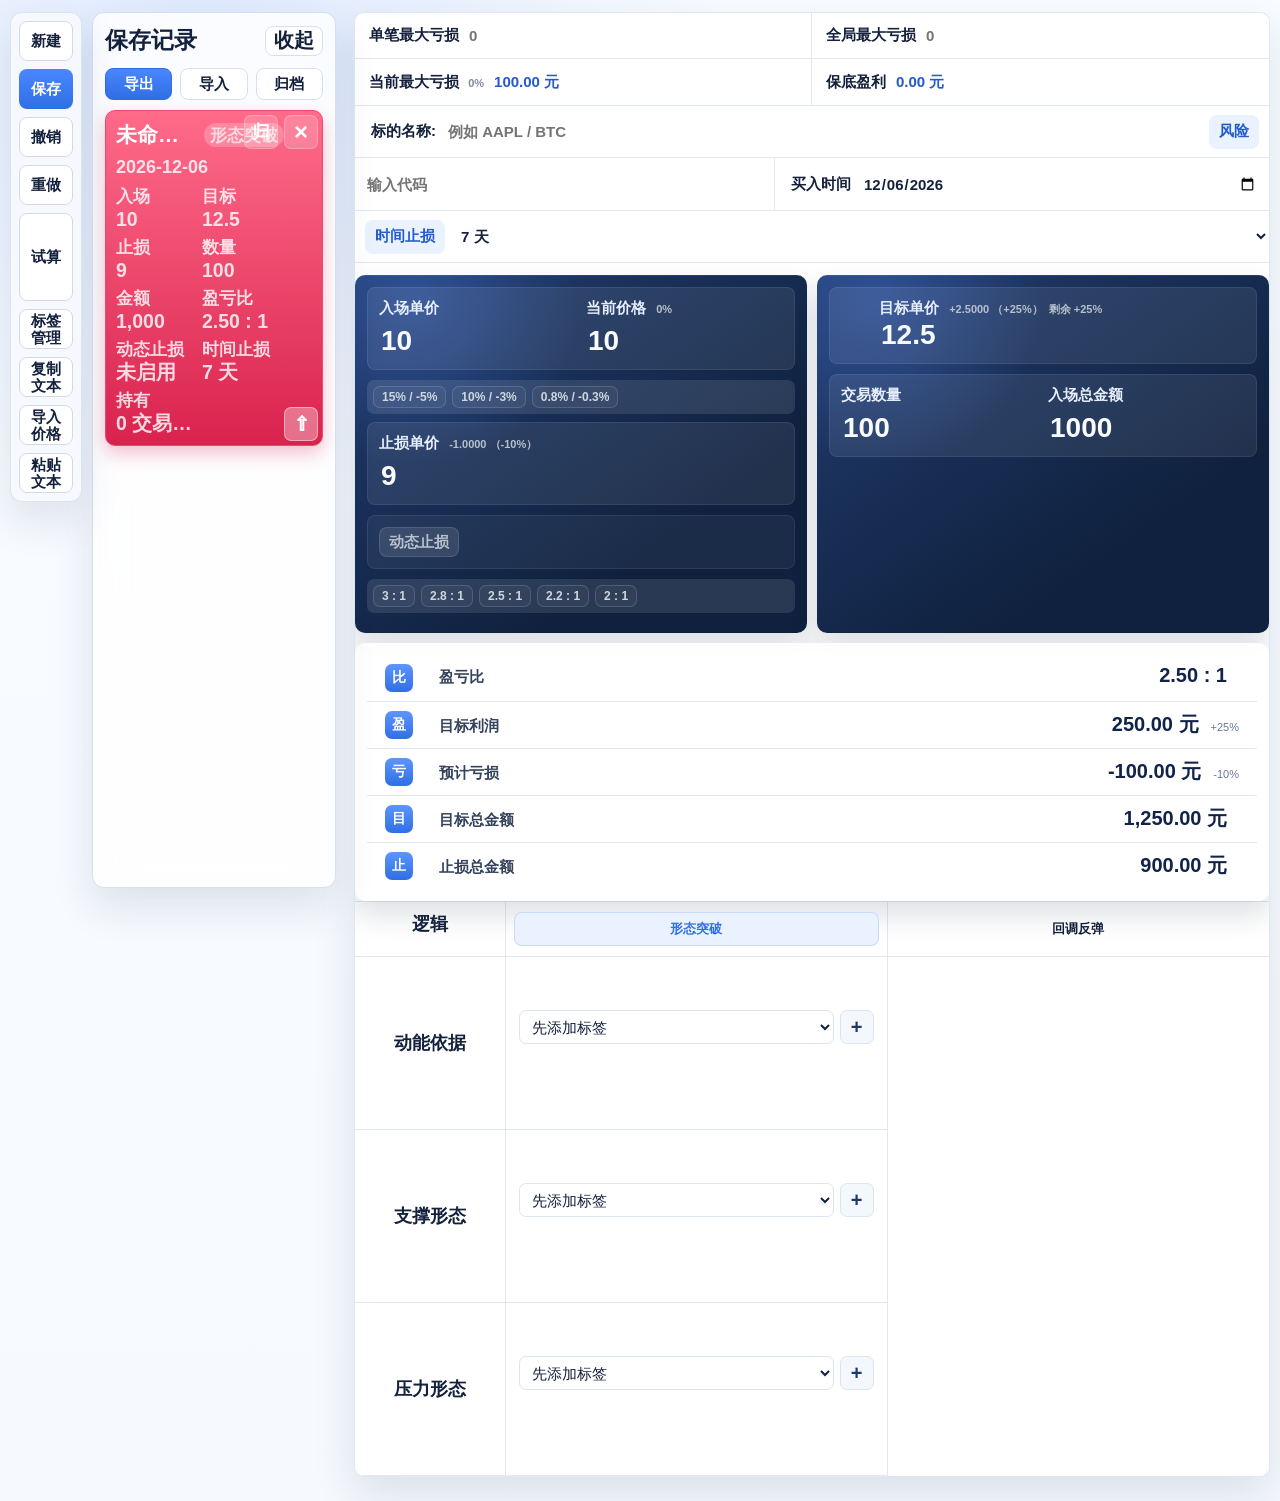
==== commit 4098fe8d: "Add files via upload" ====
--- a/index.html
+++ b/index.html
@@ -205,11 +205,34 @@
       box-shadow: 0 8px 18px rgba(217, 35, 78, 0.28);
     }
 
-    .record-pill.is-pullback.is-active {
-      border-color: #2f6fe4;
-      background: linear-gradient(180deg, #4b86ff, #2f6fe4);
-      box-shadow: 0 8px 18px rgba(47, 111, 228, 0.28);
-    }
+    .record-pill.is-pullback.is-active {
+      border-color: #2f6fe4;
+      background: linear-gradient(180deg, #4b86ff, #2f6fe4);
+      box-shadow: 0 8px 18px rgba(47, 111, 228, 0.28);
+    }
+
+    .record-pill.is-risk-marked,
+    .record-pill.is-risk-marked.is-active {
+      border-color: #ffd452;
+      background: linear-gradient(180deg, #fff8cf, #ffe77a);
+      color: #1b2a43;
+      box-shadow: 0 8px 18px rgba(230, 173, 0, 0.2);
+    }
+
+    .record-pill.is-risk-marked .record-meta,
+    .record-pill.is-risk-marked .record-line span,
+    .record-pill.is-risk-marked .record-detail,
+    .record-pill.is-risk-marked.is-active .record-meta,
+    .record-pill.is-risk-marked.is-active .record-line span,
+    .record-pill.is-risk-marked.is-active .record-detail {
+      color: #5f5124;
+    }
+
+    .record-pill.is-risk-marked .logic-badge,
+    .record-pill.is-risk-marked.is-active .logic-badge {
+      background: rgba(255, 255, 255, 0.72);
+      color: #9a5c00;
+    }
 
     .record-title {
       display: flex;
@@ -253,10 +276,15 @@
       color: #ffd9e1;
     }
 
-    .record-pill.is-active .logic-badge.is-pullback {
-      background: rgba(255, 255, 255, 0.22);
-      color: #d8e7ff;
-    }
+    .record-pill.is-active .logic-badge.is-pullback {
+      background: rgba(255, 255, 255, 0.22);
+      color: #d8e7ff;
+    }
+
+    .record-pill.is-risk-marked.is-active .logic-badge {
+      background: rgba(255, 255, 255, 0.72);
+      color: #9a5c00;
+    }
 
     .record-meta {
       color: var(--muted);
@@ -268,11 +296,17 @@
       display: none;
     }
 
-    .record-pill.is-active .record-meta,
-    .record-pill.is-active .record-line span,
-    .record-pill.is-active .record-detail {
-      color: rgba(255, 255, 255, 0.82);
-    }
+    .record-pill.is-active .record-meta,
+    .record-pill.is-active .record-line span,
+    .record-pill.is-active .record-detail {
+      color: rgba(255, 255, 255, 0.82);
+    }
+
+    .record-pill.is-risk-marked.is-active .record-meta,
+    .record-pill.is-risk-marked.is-active .record-line span,
+    .record-pill.is-risk-marked.is-active .record-detail {
+      color: #5f5124;
+    }
 
     .record-detail {
       display: grid;
@@ -586,11 +620,56 @@
       border-right: 0;
     }
 
-    .meta-field.symbol-field {
-      grid-column: 1 / -1;
-      border-right: 0;
-      border-bottom: 1px solid var(--line);
-    }
+    .meta-field.symbol-field {
+      grid-column: 1 / -1;
+      grid-template-columns: auto minmax(0, 1fr) auto;
+      row-gap: 8px;
+      border-right: 0;
+      border-bottom: 1px solid var(--line);
+    }
+
+    .meta-field.symbol-field.is-risk-marked {
+      background: #fff3a6;
+    }
+
+    .symbol-label {
+      padding-left: 16px;
+      font-weight: 800;
+      white-space: nowrap;
+    }
+
+    .risk-mark-toggle {
+      min-height: 34px;
+      margin-right: 10px;
+      padding: 0 10px;
+      border-radius: 8px;
+      background: var(--accent-soft);
+      color: #245bc9;
+      font-weight: 900;
+      white-space: nowrap;
+    }
+
+    .risk-mark-toggle[aria-pressed="true"] {
+      background: #ffedf1;
+      color: #d9234e;
+      box-shadow: inset 0 0 0 1px #ffb8c8;
+    }
+
+    .risk-note-wrap {
+      display: none;
+      grid-column: 1 / -1;
+      padding: 0 10px 8px 16px;
+    }
+
+    .meta-field.symbol-field.is-risk-marked .risk-note-wrap {
+      display: block;
+    }
+
+    .risk-note-wrap input {
+      border: 1px solid #f5d979;
+      border-radius: 8px;
+      background: rgba(255, 255, 255, 0.74);
+    }
 
     .meta-field.time-field {
       border-right: 0;
@@ -1315,16 +1394,35 @@
       color: #fff;
     }
 
-    .archive-form {
-      display: grid;
-      gap: 12px;
-      padding: 14px;
-    }
-
-    .archive-form label {
-      display: grid;
-      gap: 6px;
-      color: var(--ink);
+    .archive-form {
+      display: grid;
+      gap: 12px;
+      padding: 14px;
+    }
+
+    .calc-name-row,
+    .calc-support-row {
+      display: grid;
+      gap: 8px;
+      align-items: end;
+    }
+
+    #calcPage .archive-form {
+      gap: 8px;
+    }
+
+    .calc-name-row {
+      grid-template-columns: minmax(0, 1fr) minmax(92px, 0.42fr);
+    }
+
+    .calc-support-row {
+      grid-template-columns: 1fr 1fr;
+    }
+
+    .archive-form label {
+      display: grid;
+      gap: 6px;
+      color: var(--ink);
       font-weight: 800;
     }
 
@@ -1340,22 +1438,31 @@
       outline: 0;
     }
 
-    .calc-actions {
-      display: grid;
-      grid-template-columns: 1fr 1fr;
-      gap: 10px;
-    }
-
-    .calc-actions button {
-      min-height: 40px;
-      border-radius: 8px;
-      font-weight: 900;
-    }
-
-    .calc-actions button:first-child {
-      background: linear-gradient(180deg, #4b86ff, #2f6fe4);
-      color: #fff;
-    }
+    .calc-actions {
+      display: grid;
+      grid-template-columns: repeat(5, minmax(0, 1fr));
+      gap: 6px;
+    }
+
+    .calc-actions button {
+      min-height: 32px;
+      padding: 0 4px;
+      border-radius: 8px;
+      font-size: 12px;
+      font-weight: 900;
+      white-space: nowrap;
+    }
+
+    .calc-actions button:first-child {
+      background: linear-gradient(180deg, #4b86ff, #2f6fe4);
+      color: #fff;
+    }
+
+    .calc-actions .convert-btn {
+      background: #e8f7ef;
+      color: #16824c;
+      border: 1px solid #bce7cf;
+    }
 
     .toast {
       position: fixed;
@@ -1552,11 +1659,12 @@
         justify-items: center;
       }
 
-      .sidebar.is-compact .record-title,
-      .sidebar.is-compact .record-meta,
-      .sidebar.is-compact .record-detail {
-        display: none;
-      }
+      .sidebar.is-compact .record-title,
+      .sidebar.is-compact .record-meta,
+      .sidebar.is-compact .record-detail,
+      .sidebar.is-compact .trial-metrics {
+        display: none;
+      }
 
       .sidebar.is-compact .record-compact {
         display: grid;
@@ -1582,12 +1690,16 @@
         border-radius: 50%;
       }
 
-      .sidebar.is-compact .record-compact-logic.is-breakout {
-        background: #ef476f;
-      }
-
-      .sidebar.is-compact .record-compact-logic.is-pullback {
-        background: #2f6fe4;
+      .sidebar.is-compact .record-compact-logic.is-breakout {
+        background: #ef476f;
+      }
+
+      .sidebar.is-compact .record-compact-logic.is-range-ok {
+        background: #2f6fe4;
+      }
+
+      .sidebar.is-compact .record-compact-logic.is-pullback {
+        background: #2f6fe4;
       }
 
       .sidebar.is-compact .record-actions {
@@ -2031,11 +2143,15 @@
           <input id="protectedProfitTotal" type="text" value="0.00" readonly>
         </div>
       </div>
-      <div class="meta-grid">
-        <div class="meta-field symbol-field">
-          <label for="symbol">标的名称:</label>
-          <input id="symbol" data-save="symbol" type="text" placeholder="例如 AAPL / BTC">
-        </div>
+      <div class="meta-grid">
+        <div class="meta-field symbol-field">
+          <span class="symbol-label">标的名称:</span>
+          <input id="symbol" data-save="symbol" type="text" placeholder="例如 AAPL / BTC">
+          <button id="riskMarkToggle" class="risk-mark-toggle" type="button" aria-pressed="false">风险</button>
+          <div class="risk-note-wrap" id="riskNoteWrap">
+            <input id="riskNote" data-save="riskNote" type="text" placeholder="输入当前风险">
+          </div>
+        </div>
         <div class="meta-field code-field">
           <input id="stockCode" data-save="stockCode" type="text" inputmode="numeric" placeholder="输入代码" aria-label="代码">
         </div>
@@ -2224,28 +2340,46 @@
       <header class="subpage-head">
         <h2>盈亏比试算</h2>
         <button id="closeCalcPageBtn" type="button" aria-label="关闭盈亏比试算">×</button>
-      </header>
-      <div class="archive-form">
-        <label><span>试算名称</span><input id="calcName" type="text" placeholder="例如 突破前试算"></label>
-        <label><span>入场价</span><input id="calcEntry" type="number" inputmode="decimal" step="0.001" value="10"></label>
-        <label><span>止损价</span><input id="calcStop" type="number" inputmode="decimal" step="0.001" value="9"></label>
-        <label><span>目标价</span><input id="calcTarget" type="number" inputmode="decimal" step="0.001" value="12.5"></label>
-        <div class="calc-actions">
-          <button id="saveCalcTrialBtn" type="button">保存试算</button>
-          <button id="newCalcTrialBtn" type="button" class="secondary">新试算</button>
-        </div>
-        <div class="summary-row" data-icon="比">
-          <span>盈亏比</span>
-          <strong id="calcRatio">2.50 : 1</strong>
-        </div>
-        <div class="summary-row" data-icon="盈">
-          <span>盈利空间</span>
-          <strong id="calcProfitRate">+25%</strong>
-        </div>
-        <div class="summary-row" data-icon="亏">
-          <span>亏损空间</span>
-          <strong id="calcLossRate">-10%</strong>
-        </div>
+      </header>
+      <div class="archive-form">
+        <div class="calc-actions">
+          <button id="saveCalcTrialBtn" type="button">保存试算</button>
+          <button id="convertCalcTrialBtn" class="convert-btn" type="button">转为正式</button>
+          <button id="newCalcTrialBtn" type="button" class="secondary">新试算</button>
+          <button id="clearCalcTrialBtn" type="button" class="secondary">清空</button>
+          <button id="importCalcTrialsBtn" type="button" class="secondary">批量导入</button>
+          <input id="calcTrialImportFile" type="file" accept=".xls,.csv,.txt,text/plain,application/vnd.ms-excel" hidden>
+        </div>
+        <div class="calc-name-row">
+          <label><span>试算名称</span><input id="calcName" type="text" placeholder="例如 突破前试算"></label>
+          <input id="calcCode" type="text" inputmode="numeric" placeholder="输入代码" aria-label="代码">
+        </div>
+        <label><span>入场价</span><input id="calcEntry" type="number" inputmode="decimal" step="0.001" value="10"></label>
+        <div class="calc-support-row">
+          <label><span>第一支撑</span><input id="calcSupport1" type="number" inputmode="decimal" step="0.001" value="9"></label>
+          <label><span>第二支撑</span><input id="calcSupport2" type="number" inputmode="decimal" step="0.001" value="9"></label>
+        </div>
+        <label><span>压力位</span><input id="calcPressure" type="number" inputmode="decimal" step="0.001" value="12.5"></label>
+        <div class="summary-row is-hidden" id="calcEntryRangeRow" data-icon="范">
+          <span>入场范围</span>
+          <strong id="calcEntryRange">-</strong>
+        </div>
+        <div class="summary-row" data-icon="比">
+          <span>第一盈亏比</span>
+          <strong id="calcRatioFirst">2.50 : 1</strong>
+        </div>
+        <div class="summary-row" data-icon="比">
+          <span>第二盈亏比</span>
+          <strong id="calcRatioSecond">2.50 : 1</strong>
+        </div>
+        <div class="summary-row" data-icon="盈">
+          <span>盈利空间</span>
+          <strong id="calcProfitRate">+25%</strong>
+        </div>
+        <div class="summary-row" data-icon="亏">
+          <span>支撑空间</span>
+          <strong id="calcSupportRate">-10% / -10%</strong>
+        </div>
       </div>
     </div>
   </section>
@@ -2357,9 +2491,11 @@
       }
 
       function createDefaultFields() {
-        return {
-          symbol: "",
-          stockCode: "",
+        return {
+          symbol: "",
+          riskMarkEnabled: "0",
+          riskNote: "",
+          stockCode: "",
           buyTime: nowInputValue().slice(0, 10),
           timeStopEnabled: "1",
           timeStopDays: "7",
@@ -2391,15 +2527,17 @@
       function createTrialRecord(values) {
         var id = "trial-" + Date.now() + "-" + Math.random().toString(16).slice(2);
         var data = values || {};
-        return {
-          id: id,
-          name: String(data.name || ""),
-          entry: String(data.entry || "10"),
-          stop: String(data.stop || "9"),
-          target: String(data.target || "12.5"),
-          updatedAt: new Date().toISOString()
-        };
-      }
+        return {
+          id: id,
+          name: String(data.name || ""),
+          code: String(data.code || ""),
+          entry: String(data.entry || "10"),
+          firstSupport: String(data.firstSupport || data.stop || "9"),
+          secondSupport: String(data.secondSupport || data.firstSupport || data.stop || "9"),
+          pressure: String(data.pressure || data.target || "12.5"),
+          updatedAt: new Date().toISOString()
+        };
+      }
 
       function activeRecord() {
         var record = state.records.find(function (item) {
@@ -2441,14 +2579,16 @@
 
       function normalizeTrialRecord(record, index) {
         var normalized = createTrialRecord();
-        normalized.id = record && record.id ? String(record.id) : "trial-imported-" + Date.now() + "-" + index;
-        normalized.name = String(record && record.name || "");
-        normalized.entry = String(record && record.entry || "10");
-        normalized.stop = String(record && record.stop || "9");
-        normalized.target = String(record && record.target || "12.5");
-        normalized.updatedAt = record && record.updatedAt ? String(record.updatedAt) : new Date().toISOString();
-        return normalized;
-      }
+        normalized.id = record && record.id ? String(record.id) : "trial-imported-" + Date.now() + "-" + index;
+        normalized.name = String(record && record.name || "");
+        normalized.code = String(record && record.code || "");
+        normalized.entry = String(record && record.entry || "10");
+        normalized.firstSupport = String(record && (record.firstSupport || record.stop) || "9");
+        normalized.secondSupport = String(record && (record.secondSupport || record.firstSupport || record.stop) || "9");
+        normalized.pressure = String(record && (record.pressure || record.target) || "12.5");
+        normalized.updatedAt = record && record.updatedAt ? String(record.updatedAt) : new Date().toISOString();
+        return normalized;
+      }
 
       function readStorage() {
         try {
@@ -2543,9 +2683,10 @@
         document.querySelectorAll("[data-risk-save]").forEach(function (input) {
           state.riskSettings[input.id] = input.value;
         });
-        record.fields.timeStopEnabled = $("timeStopToggle").getAttribute("aria-pressed") === "true" ? "1" : "0";
-        record.fields.dynamicStopEnabled = $("dynamicStopToggle").getAttribute("aria-pressed") === "true" ? "1" : "0";
-        record.updatedAt = new Date().toISOString();
+        record.fields.timeStopEnabled = $("timeStopToggle").getAttribute("aria-pressed") === "true" ? "1" : "0";
+        record.fields.dynamicStopEnabled = $("dynamicStopToggle").getAttribute("aria-pressed") === "true" ? "1" : "0";
+        record.fields.riskMarkEnabled = $("riskMarkToggle").getAttribute("aria-pressed") === "true" ? "1" : "0";
+        record.updatedAt = new Date().toISOString();
         localStorage.setItem(storageKey, JSON.stringify(state));
         renderRecords();
         if (!silent) showToast("已保存到本机");
@@ -2718,9 +2859,9 @@
         return -1;
       }
 
-      function parsePriceTable(text) {
-        var lines = String(text || "").replace(/\r/g, "\n").split("\n").filter(function (line) {
-          return line.trim();
+      function parsePriceTable(text) {
+        var lines = String(text || "").replace(/\r/g, "\n").split("\n").filter(function (line) {
+          return line.trim();
         });
         if (!lines.length) throw new Error("empty");
         var headerLine = lines[0];
@@ -2741,17 +2882,62 @@
             price: cleanTableCell(cells[priceIndex])
           };
         }).filter(function (row) {
-          return row.code && row.price && Number.isFinite(parseFloat(row.price.replace(/,/g, "")));
-        });
-      }
-
-      function decodePriceTableBuffer(buffer) {
+          return row.code && row.price && Number.isFinite(parseFloat(row.price.replace(/,/g, "")));
+        });
+      }
+
+      function numberCell(value) {
+        return cleanTableCell(value).replace(/,/g, "");
+      }
+
+      function parseSupportPressureTable(text) {
+        var lines = String(text || "").replace(/\r/g, "\n").split("\n").filter(function (line) {
+          return line.trim();
+        });
+        if (!lines.length) throw new Error("empty");
+        var headerLine = lines[0];
+        var delimiters = ["\t", ",", ";"];
+        var delimiter = delimiters.reduce(function (best, item) {
+          return headerLine.split(item).length > headerLine.split(best).length ? item : best;
+        }, "\t");
+        var headers = splitDelimitedLine(headerLine, delimiter);
+        var codeIndex = findHeaderIndex(headers, ["代码", "证券代码", "股票代码"]);
+        var nameIndex = findHeaderIndex(headers, ["名称", "证券名称", "股票名称"]);
+        var entryIndex = findHeaderIndex(headers, ["现价", "当前价格", "当前价", "市价"]);
+        var pressureIndex = findHeaderIndex(headers, ["压力", "压力位"]);
+        var firstSupportIndex = findHeaderIndex(headers, ["第一支撑", "支撑1", "一支撑"]);
+        var secondSupportIndex = findHeaderIndex(headers, ["第二支撑", "支撑2", "二支撑"]);
+        if (codeIndex === -1 || nameIndex === -1 || entryIndex === -1 || pressureIndex === -1 || firstSupportIndex === -1 || secondSupportIndex === -1) {
+          throw new Error("columns");
+        }
+        return lines.slice(1).map(function (line, index) {
+          var cells = splitDelimitedLine(line, delimiter);
+          var name = cleanTableCell(cells[nameIndex]);
+          var code = cleanTableCell(cells[codeIndex]);
+          var entry = numberCell(cells[entryIndex]);
+          var pressure = numberCell(cells[pressureIndex]);
+          var firstSupport = numberCell(cells[firstSupportIndex]);
+          var secondSupport = numberCell(cells[secondSupportIndex]);
+          if (!code || !entry || !pressure || !firstSupport || !secondSupport) return null;
+          if (![entry, pressure, firstSupport, secondSupport].every(function (value) { return Number.isFinite(parseFloat(value)); })) return null;
+          return createTrialRecord({
+            name: (name || code || ("导入试算" + (index + 1))) + " 试算",
+            code: code,
+            entry: entry,
+            firstSupport: firstSupport,
+            secondSupport: secondSupport,
+            pressure: pressure
+          });
+        }).filter(Boolean);
+      }
+
+      function decodePriceTableBuffer(buffer) {
         var bytes = new Uint8Array(buffer);
-        var utfText = "";
-        try {
-          var gbText = new TextDecoder("gb18030").decode(bytes);
-          if (gbText.indexOf("证券代码") !== -1 || gbText.indexOf("股票代码") !== -1 || gbText.indexOf("市价") !== -1) return gbText;
-        } catch (error) {
+        var utfText = "";
+        try {
+          var gbText = new TextDecoder("gb18030").decode(bytes);
+          if (gbText.indexOf("证券代码") !== -1 || gbText.indexOf("股票代码") !== -1 || gbText.indexOf("代码") !== -1 || gbText.indexOf("市价") !== -1 || gbText.indexOf("现价") !== -1 || gbText.indexOf("压力") !== -1 || gbText.indexOf("第一支撑") !== -1) return gbText;
+        } catch (error) {
           // Fall through to UTF-8 below.
         }
         try {
@@ -2762,9 +2948,9 @@
         return utfText;
       }
 
-      function importPriceFile(file) {
-        if (!file) return;
-        writeStorage(true);
+      function importPriceFile(file) {
+        if (!file) return;
+        writeStorage(true);
         var reader = new FileReader();
         reader.onload = function () {
           try {
@@ -2800,11 +2986,34 @@
           } catch (error) {
             showToast("导入失败：没有找到证券代码/市价列");
           }
-        };
-        reader.readAsArrayBuffer(file);
-      }
-
-      function populateTimeStopOptions() {
+        };
+        reader.readAsArrayBuffer(file);
+      }
+
+      function importCalcTrialFile(file) {
+        if (!file) return;
+        var reader = new FileReader();
+        reader.onload = function () {
+          try {
+            var importedTrials = parseSupportPressureTable(decodePriceTableBuffer(reader.result));
+            if (!importedTrials.length) {
+              showToast("没有可导入的试算记录");
+              return;
+            }
+            state.trialRecords = importedTrials.concat(state.trialRecords || []);
+            state.currentTrialId = importedTrials[0].id;
+            localStorage.setItem(storageKey, JSON.stringify(state));
+            loadTrialRecord(state.currentTrialId);
+            renderTrialRecords();
+            showToast("已导入 " + importedTrials.length + " 条试算");
+          } catch (error) {
+            showToast("导入失败：没有找到代码/名称/现价/支撑/压力列");
+          }
+        };
+        reader.readAsArrayBuffer(file);
+      }
+
+      function populateTimeStopOptions() {
         var timeStop = $("timeStopDays");
         if (!timeStop || timeStop.options.length) return;
         for (var day = 1; day <= 31; day += 1) {
@@ -2815,9 +3024,9 @@
         }
       }
 
-      function setTimeStopEnabled(enabled, silent) {
-        var field = $("timeStopField");
-        var toggle = $("timeStopToggle");
+      function setTimeStopEnabled(enabled, silent) {
+        var field = $("timeStopField");
+        var toggle = $("timeStopToggle");
         var select = $("timeStopDays");
         if (!field || !toggle || !select) return;
         field.classList.toggle("is-disabled", !enabled);
@@ -2826,11 +3035,27 @@
         if (!silent) {
           activeRecord().fields.timeStopEnabled = enabled ? "1" : "0";
           writeStorage(true);
-          renderRecords();
-        }
-      }
-
-      function setDynamicStopEnabled(enabled, silent) {
+          renderRecords();
+        }
+      }
+
+      function setRiskMarkEnabled(enabled, silent) {
+        var field = document.querySelector(".symbol-field");
+        var toggle = $("riskMarkToggle");
+        if (!field || !toggle) return;
+        field.classList.toggle("is-risk-marked", enabled);
+        toggle.setAttribute("aria-pressed", enabled ? "true" : "false");
+        if (!silent) {
+          activeRecord().fields.riskMarkEnabled = enabled ? "1" : "0";
+          writeStorage(true);
+          renderRecords();
+          if (enabled) {
+            window.setTimeout(function () { $("riskNote").focus(); }, 50);
+          }
+        }
+      }
+
+      function setDynamicStopEnabled(enabled, silent) {
         var control = $("dynamicStopControl");
         var toggle = $("dynamicStopToggle");
         if (!control || !toggle) return;
@@ -2859,12 +3084,13 @@
           }
         });
 
-        if (!$("buyTime").value) {
-          $("buyTime").value = nowInputValue().slice(0, 10);
-        }
-        setTimeStopEnabled(fields.timeStopEnabled !== "0", true);
-        setDynamicStopEnabled(fields.dynamicStopEnabled !== "0", true);
-      }
+        if (!$("buyTime").value) {
+          $("buyTime").value = nowInputValue().slice(0, 10);
+        }
+        setRiskMarkEnabled(fields.riskMarkEnabled === "1", true);
+        setTimeStopEnabled(fields.timeStopEnabled !== "0", true);
+        setDynamicStopEnabled(fields.dynamicStopEnabled !== "0", true);
+      }
 
       function getRecordTitle(record) {
         var symbol = (record.fields && record.fields.symbol || "").trim();
@@ -2978,11 +3204,16 @@
         return Math.max(0, days);
       }
 
-      function holdingDaysFrom(value) {
-        var days = holdingTradingDays(value);
-        if (days === null) return "-";
-        return days + " 交易日";
-      }
+      function holdingDaysFrom(value) {
+        var days = holdingTradingDays(value);
+        if (days === null) return "-";
+        return days + " 交易日";
+      }
+
+      function ratioEntryLimit(support, pressure) {
+        if (support <= 0 || pressure <= 0 || pressure <= support) return null;
+        return (pressure + 2 * support) / 3;
+      }
 
       function getRecordSummary(record) {
         var fields = record.fields || {};
@@ -3007,8 +3238,10 @@
           amount: formatRecordValue(amount, 2),
           ratio: ratio > 0 ? ratio.toFixed(2) + " : 1" : "-",
           expectedLoss: expectedLoss,
-          lossRiskExceeded: Number.isFinite(singleLimit) && singleLimit > 0 && expectedLoss > singleLimit,
-          logic: getLogicLabel(logicId),
+          lossRiskExceeded: Number.isFinite(singleLimit) && singleLimit > 0 && expectedLoss > singleLimit,
+          riskMarked: fields.riskMarkEnabled === "1",
+          riskNote: fields.riskNote || "",
+          logic: getLogicLabel(logicId),
           logicId: logicId,
           dynamicStop: fields.dynamicStopEnabled === "0" ? "\u672a\u542f\u7528" : ((record.dynamicStopTags || []).join(" / ") || "-"),
           archiveInfo: record.archiveInfo || null,
@@ -3049,10 +3282,11 @@
           var active = record.id === state.currentId ? " is-active" : "";
           var summary = getRecordSummary(record);
           var logicClass = summary.logicId === "pullback" ? "is-pullback" : "is-breakout";
-          var isFirst = index === 0;
-          var isLast = index === visibleRecords.length - 1;
-          var archivedClass = record.archived ? " is-archived" : "";
-          return '<div class="record-pill ' + logicClass + active + archivedClass + '" data-record-id="' + record.id + '" role="button" tabindex="0">' +
+          var isFirst = index === 0;
+          var isLast = index === visibleRecords.length - 1;
+          var archivedClass = record.archived ? " is-archived" : "";
+          var riskMarkedClass = summary.riskMarked ? " is-risk-marked" : "";
+          return '<div class="record-pill ' + logicClass + active + archivedClass + riskMarkedClass + '" data-record-id="' + record.id + '" role="button" tabindex="0">' +
             '<span class="record-sort" aria-label="\u8bb0\u5f55\u6392\u5e8f">' +
               '<button type="button" class="' + (isFirst ? "is-highlight" : "") + '" data-sort-record="' + record.id + '" data-sort-action="top" aria-label="\u7f6e\u9876">\u21e7</button>' +
               '<button type="button" data-sort-record="' + record.id + '" data-sort-action="up" aria-label="\u4e0a\u79fb"' + (isFirst ? " hidden" : "") + '>\u2191</button>' +
@@ -3072,10 +3306,11 @@
               '<span class="record-line"><span>\u76ee\u6807</span><strong>' + escapeHtml(summary.target) + '</strong></span>' +
               '<span class="record-line' + (summary.lossRiskExceeded ? " is-risk-warning" : "") + '"><span>\u6b62\u635f</span><strong>' + escapeHtml(summary.stop) + '</strong></span>' +
               '<span class="record-line"><span>\u6570\u91cf</span><strong>' + escapeHtml(summary.quantity) + '</strong></span>' +
-              '<span class="record-line"><span>\u91d1\u989d</span><strong>' + escapeHtml(summary.amount) + '</strong></span>' +
-              '<span class="record-line"><span>\u76c8\u4e8f\u6bd4</span><strong>' + escapeHtml(summary.ratio) + '</strong></span>' +
-              '<span class="record-line"><span>\u52a8\u6001\u6b62\u635f</span><strong>' + escapeHtml(summary.dynamicStop) + '</strong></span>' +
-              (record.archived ? '<span class="record-line"><span>\u5f52\u6863</span><strong>' + escapeHtml(summary.archiveText) + '</strong></span>' : '') +
+              '<span class="record-line"><span>\u91d1\u989d</span><strong>' + escapeHtml(summary.amount) + '</strong></span>' +
+              '<span class="record-line"><span>\u76c8\u4e8f\u6bd4</span><strong>' + escapeHtml(summary.ratio) + '</strong></span>' +
+              '<span class="record-line"><span>\u52a8\u6001\u6b62\u635f</span><strong>' + escapeHtml(summary.dynamicStop) + '</strong></span>' +
+              (summary.riskMarked ? '<span class="record-line"><span>\u98ce\u9669</span><strong>' + escapeHtml(summary.riskNote || "\u5df2\u6807\u8bb0") + '</strong></span>' : '') +
+              (record.archived ? '<span class="record-line"><span>\u5f52\u6863</span><strong>' + escapeHtml(summary.archiveText) + '</strong></span>' : '') +
               '<span class="record-line"><span>\u65f6\u95f4\u6b62\u635f</span><strong>' + escapeHtml(summary.timeStopDays) + '</strong></span>' +
               '<span class="record-line"><span>\u6301\u6709</span><strong>' + escapeHtml(summary.holdingDays) + '</strong></span>' +
             '</span>' +
@@ -3089,24 +3324,37 @@
         }).join("");
       }
 
-      function getTrialSummary(record) {
-        var entry = parseFloat(record.entry) || 0;
-        var stop = parseFloat(record.stop) || 0;
-        var target = parseFloat(record.target) || 0;
-        var risk = Math.abs(entry - stop);
-        var reward = target - entry;
-        var ratio = risk > 0 ? Math.abs(reward / risk) : 0;
-        return {
-          title: record.name || "未命名试算",
-          time: record.updatedAt ? record.updatedAt.slice(5, 16).replace("T", " ") : "",
-          entry: formatRecordValue(entry, 4),
-          stop: formatRecordValue(stop, 4),
-          target: formatRecordValue(target, 4),
-          ratio: ratio.toFixed(2) + " : 1",
-          profitRate: signedPercent(entry > 0 ? (target - entry) / entry : 0),
-          lossRate: signedPercent(entry > 0 ? (stop - entry) / entry : 0)
-        };
-      }
+      function getTrialSummary(record) {
+        var entry = parseFloat(record.entry) || 0;
+        var firstSupport = parseFloat(record.firstSupport || record.stop) || 0;
+        var secondSupport = parseFloat(record.secondSupport || record.firstSupport || record.stop) || 0;
+        var pressure = parseFloat(record.pressure || record.target) || 0;
+        var firstRisk = Math.abs(entry - firstSupport);
+        var secondRisk = Math.abs(entry - secondSupport);
+        var reward = pressure - entry;
+        var firstRatio = firstRisk > 0 ? Math.abs(reward / firstRisk) : 0;
+        var secondRatio = secondRisk > 0 ? Math.abs(reward / secondRisk) : 0;
+        var entryRangeFirst = ratioEntryLimit(firstSupport, pressure);
+        var entryRangeSecond = ratioEntryLimit(secondSupport, pressure);
+        var inEntryRangeFirst = entryRangeFirst !== null && entry < entryRangeFirst;
+        return {
+          title: record.name || "未命名试算",
+          code: record.code || "",
+          time: record.updatedAt ? record.updatedAt.slice(5, 16).replace("T", " ") : "",
+          entry: formatRecordValue(entry, 4),
+          firstSupport: formatRecordValue(firstSupport, 4),
+          secondSupport: formatRecordValue(secondSupport, 4),
+          pressure: formatRecordValue(pressure, 4),
+          ratioFirst: firstRatio.toFixed(2) + " : 1",
+          ratioSecond: secondRatio.toFixed(2) + " : 1",
+          ratioCompact: "\u4e00 " + firstRatio.toFixed(2) + " / \u4e8c " + secondRatio.toFixed(2),
+          entryRangeFirst: entryRangeFirst === null ? "-" : formatRecordValue(entryRangeFirst, 4),
+          entryRangeSecond: entryRangeSecond === null ? "-" : formatRecordValue(entryRangeSecond, 4),
+          inEntryRangeFirst: inEntryRangeFirst,
+          profitRate: signedPercent(entry > 0 ? (pressure - entry) / entry : 0),
+          supportRate: signedPercent(entry > 0 ? (firstSupport - entry) / entry : 0) + " / " + signedPercent(entry > 0 ? (secondSupport - entry) / entry : 0)
+        };
+      }
 
       function renderTrialRecords() {
         var list = $("recordList");
@@ -3116,26 +3364,29 @@
           list.innerHTML = '<div class="empty-records">还没有保存试算</div>';
           return;
         }
-        list.innerHTML = state.trialRecords.map(function (record) {
-          var active = record.id === state.currentTrialId ? " is-active" : "";
-          var summary = getTrialSummary(record);
-          return '<div class="record-pill trial-pill is-breakout' + active + '" data-trial-id="' + record.id + '" role="button" tabindex="0">' +
+        list.innerHTML = state.trialRecords.map(function (record) {
+          var active = record.id === state.currentTrialId ? " is-active" : "";
+          var summary = getTrialSummary(record);
+          var rangeClass = summary.inEntryRangeFirst ? " is-range-ok" : "";
+          return '<div class="record-pill trial-pill is-breakout' + active + '" data-trial-id="' + record.id + '" role="button" tabindex="0">' +
             '<span class="record-actions">' +
               '<button type="button" class="record-delete" data-delete-trial="' + record.id + '" aria-label="删除试算">&times;</button>' +
             '</span>' +
             '<span class="record-title">' +
               '<span class="record-name">' + escapeHtml(summary.title) + '</span>' +
               '<span class="logic-badge is-breakout">试算</span>' +
-            '</span>' +
-            '<span class="trial-metrics">' +
-              '<span>比 ' + escapeHtml(summary.ratio) + '</span>' +
-              '<span>入 ' + escapeHtml(summary.entry) + '</span>' +
-              '<span>止 ' + escapeHtml(summary.stop) + '</span>' +
-              '<span>目 ' + escapeHtml(summary.target) + '</span>' +
-            '</span>' +
-          '</div>';
-        }).join("");
-      }
+            '</span>' +
+            '<span class="trial-metrics">' +
+              '<span>入场范围1 < ' + escapeHtml(summary.entryRangeFirst) + '</span>' +
+            '</span>' +
+            '<span class="record-compact">' +
+              '<span class="record-compact-name">' + escapeHtml(compactTitle(summary.title)) + '</span>' +
+              '<span class="record-compact-logic is-breakout' + rangeClass + '"></span>' +
+              '<span>< ' + escapeHtml(summary.entryRangeFirst) + '</span>' +
+            '</span>' +
+          '</div>';
+        }).join("");
+      }
       function getLogicLabel(logicId) {
         var logic = cols.find(function (col) { return col.id === logicId; });
         return logic ? logic.label : "形态突破";
@@ -3777,46 +4028,68 @@
         closePastePage();
       }
 
-      function recalcTrialCalculator() {
-        var entry = parseFloat($("calcEntry").value) || 0;
-        var stop = parseFloat($("calcStop").value) || 0;
-        var target = parseFloat($("calcTarget").value) || 0;
-        var risk = Math.abs(entry - stop);
-        var reward = target - entry;
-        var ratio = risk > 0 ? Math.abs(reward / risk) : 0;
-        $("calcRatio").textContent = ratio.toFixed(2) + " : 1";
-        $("calcProfitRate").textContent = signedPercent(entry > 0 ? (target - entry) / entry : 0);
-        $("calcLossRate").textContent = signedPercent(entry > 0 ? (stop - entry) / entry : 0);
-      }
-
-      function fillCalcFromMain() {
-        $("calcName").value = $("symbol").value ? $("symbol").value + " 试算" : "";
-        $("calcEntry").value = $("currentPrice").value || $("entryPrice").value || "10";
-        $("calcStop").value = $("dynamicStopToggle").getAttribute("aria-pressed") === "true" ? $("dynamicStopPrice").value : $("stopPrice").value;
-        $("calcTarget").value = $("targetPrice").value || "12.5";
-        state.currentTrialId = null;
-        recalcTrialCalculator();
-      }
+      function recalcTrialCalculator() {
+        var entry = parseFloat($("calcEntry").value) || 0;
+        var firstSupport = parseFloat($("calcSupport1").value) || 0;
+        var secondSupport = parseFloat($("calcSupport2").value) || 0;
+        var pressure = parseFloat($("calcPressure").value) || 0;
+        var firstRisk = Math.abs(entry - firstSupport);
+        var secondRisk = Math.abs(entry - secondSupport);
+        var reward = pressure - entry;
+        var firstRatio = firstRisk > 0 ? Math.abs(reward / firstRisk) : 0;
+        var secondRatio = secondRisk > 0 ? Math.abs(reward / secondRisk) : 0;
+        $("calcRatioFirst").textContent = firstRatio.toFixed(2) + " : 1";
+        $("calcRatioSecond").textContent = secondRatio.toFixed(2) + " : 1";
+        $("calcProfitRate").textContent = signedPercent(entry > 0 ? (pressure - entry) / entry : 0);
+        $("calcSupportRate").textContent = signedPercent(entry > 0 ? (firstSupport - entry) / entry : 0) + " / " + signedPercent(entry > 0 ? (secondSupport - entry) / entry : 0);
+        updateTrialEntryRange(entry, firstSupport, secondSupport, pressure, firstRatio, secondRatio);
+      }
+
+      function updateTrialEntryRange(entry, firstSupport, secondSupport, pressure, firstRatio, secondRatio) {
+        var showRange = firstRatio < 2 || secondRatio < 2;
+        var firstLimit = ratioEntryLimit(firstSupport, pressure);
+        var secondLimit = ratioEntryLimit(secondSupport, pressure);
+        var parts = [];
+        if (firstLimit !== null) parts.push("\u5165\u573a\u8303\u56f41 < " + formatRecordValue(firstLimit, 4));
+        if (secondLimit !== null) parts.push("\u5165\u573a\u8303\u56f42 < " + formatRecordValue(secondLimit, 4));
+        $("calcEntryRange").textContent = parts.length ? parts.join(" / ") : "-";
+        $("calcEntryRangeRow").classList.toggle("is-hidden", !showRange || !parts.length || entry <= 0 || pressure <= 0);
+      }
+
+      function fillCalcFromMain() {
+        $("calcName").value = $("symbol").value ? $("symbol").value + " 试算" : "";
+        $("calcCode").value = $("stockCode").value || "";
+        $("calcEntry").value = $("currentPrice").value || $("entryPrice").value || "10";
+        $("calcSupport1").value = $("dynamicStopToggle").getAttribute("aria-pressed") === "true" ? $("dynamicStopPrice").value : $("stopPrice").value;
+        $("calcSupport2").value = $("calcSupport1").value;
+        $("calcPressure").value = $("targetPrice").value || "12.5";
+        state.currentTrialId = null;
+        recalcTrialCalculator();
+      }
 
       function saveTrialRecord() {
-        var values = {
-          name: $("calcName").value.trim() || "未命名试算",
-          entry: $("calcEntry").value || "0",
-          stop: $("calcStop").value || "0",
-          target: $("calcTarget").value || "0"
-        };
+        var values = {
+          name: $("calcName").value.trim() || "未命名试算",
+          code: $("calcCode").value.trim(),
+          entry: $("calcEntry").value || "0",
+          firstSupport: $("calcSupport1").value || "0",
+          secondSupport: $("calcSupport2").value || "0",
+          pressure: $("calcPressure").value || "0"
+        };
         var record = state.trialRecords.find(function (item) { return item.id === state.currentTrialId; });
         if (!record) {
           record = createTrialRecord(values);
           state.trialRecords.unshift(record);
           state.currentTrialId = record.id;
         } else {
-          record.name = values.name;
-          record.entry = values.entry;
-          record.stop = values.stop;
-          record.target = values.target;
-          record.updatedAt = new Date().toISOString();
-        }
+          record.name = values.name;
+          record.code = values.code;
+          record.entry = values.entry;
+          record.firstSupport = values.firstSupport;
+          record.secondSupport = values.secondSupport;
+          record.pressure = values.pressure;
+          record.updatedAt = new Date().toISOString();
+        }
         localStorage.setItem(storageKey, JSON.stringify(state));
         renderTrialRecords();
         showToast("已保存试算");
@@ -3824,26 +4097,76 @@
 
       function loadTrialRecord(trialId) {
         var record = state.trialRecords.find(function (item) { return item.id === trialId; });
-        if (!record) return;
-        state.currentTrialId = record.id;
-        $("calcName").value = record.name || "";
-        $("calcEntry").value = record.entry || "10";
-        $("calcStop").value = record.stop || "9";
-        $("calcTarget").value = record.target || "12.5";
-        recalcTrialCalculator();
+        if (!record) return;
+        state.currentTrialId = record.id;
+        $("calcName").value = record.name || "";
+        $("calcCode").value = record.code || "";
+        $("calcEntry").value = record.entry || "10";
+        $("calcSupport1").value = record.firstSupport || record.stop || "9";
+        $("calcSupport2").value = record.secondSupport || record.firstSupport || record.stop || "9";
+        $("calcPressure").value = record.pressure || record.target || "12.5";
+        recalcTrialCalculator();
         renderTrialRecords();
         localStorage.setItem(storageKey, JSON.stringify(state));
       }
 
-      function deleteTrialRecord(trialId) {
-        state.trialRecords = state.trialRecords.filter(function (record) { return record.id !== trialId; });
-        if (state.currentTrialId === trialId) state.currentTrialId = null;
-        localStorage.setItem(storageKey, JSON.stringify(state));
-        renderTrialRecords();
-        showToast("已删除试算");
-      }
-
-      function openCalcPage() {
+      function deleteTrialRecord(trialId) {
+        state.trialRecords = state.trialRecords.filter(function (record) { return record.id !== trialId; });
+        if (state.currentTrialId === trialId) state.currentTrialId = null;
+        localStorage.setItem(storageKey, JSON.stringify(state));
+        renderTrialRecords();
+        showToast("已删除试算");
+      }
+
+      function clearTrialInputs() {
+        state.currentTrialId = null;
+        $("calcName").value = "";
+        $("calcCode").value = "";
+        $("calcEntry").value = "";
+        $("calcSupport1").value = "";
+        $("calcSupport2").value = "";
+        $("calcPressure").value = "";
+        recalcTrialCalculator();
+        renderTrialRecords();
+        $("calcEntry").focus();
+      }
+
+      function convertTrialToRecord() {
+        var entry = $("calcEntry").value || "0";
+        var firstSupport = $("calcSupport1").value || "0";
+        var secondSupport = $("calcSupport2").value || firstSupport;
+        var pressure = $("calcPressure").value || "0";
+        var fields = createDefaultFields();
+        var quantity = parseFloat(fields.quantity) || 0;
+        var entryNumber = parseFloat(entry) || 0;
+        fields.symbol = $("calcName").value.trim().replace(/\s*试算$/, "") || "试算记录";
+        fields.stockCode = $("calcCode").value.trim();
+        fields.entryPrice = entry;
+        fields.currentPrice = entry;
+        fields.stopPrice = secondSupport || firstSupport;
+        fields.dynamicStopPrice = secondSupport || firstSupport;
+        fields.targetPrice = pressure;
+        fields.dynamicStopEnabled = "0";
+        fields.timeStopEnabled = "1";
+        fields.entryAmount = (entryNumber * quantity).toFixed(2);
+        pushUndoSnapshot();
+        var record = createRecord(fields, {});
+        record.selectedLogic = "breakout";
+        state.records.unshift(record);
+        state.currentId = record.id;
+        $("calcPage").classList.remove("is-open");
+        document.body.classList.remove("calc-sidebar-mode");
+        hydrateFields();
+        renderDynamicStopTags();
+        renderMatrix();
+        updateLogicView();
+        recalc();
+        writeStorage(true);
+        renderRecords();
+        showToast("已转为正式记录");
+      }
+
+      function openCalcPage() {
         fillCalcFromMain();
         document.body.classList.add("calc-sidebar-mode");
         $("calcPage").classList.add("is-open");
@@ -4172,14 +4495,18 @@
           });
         });
 
-        $("timeStopToggle").addEventListener("click", function () {
-          pushUndoSnapshot();
-          setTimeStopEnabled($("timeStopToggle").getAttribute("aria-pressed") !== "true", false);
-        });
-        $("dynamicStopToggle").addEventListener("click", function () {
-          pushUndoSnapshot();
-          setDynamicStopEnabled($("dynamicStopToggle").getAttribute("aria-pressed") !== "true", false);
-        });
+        $("timeStopToggle").addEventListener("click", function () {
+          pushUndoSnapshot();
+          setTimeStopEnabled($("timeStopToggle").getAttribute("aria-pressed") !== "true", false);
+        });
+        $("riskMarkToggle").addEventListener("click", function () {
+          pushUndoSnapshot();
+          setRiskMarkEnabled($("riskMarkToggle").getAttribute("aria-pressed") !== "true", false);
+        });
+        $("dynamicStopToggle").addEventListener("click", function () {
+          pushUndoSnapshot();
+          setDynamicStopEnabled($("dynamicStopToggle").getAttribute("aria-pressed") !== "true", false);
+        });
 
         document.querySelectorAll("[data-ratio]").forEach(function (button) {
           button.addEventListener("click", function () {
@@ -4211,15 +4538,24 @@
         $("closeArchivePageBtn").addEventListener("click", closeArchivePage);
         $("cancelArchiveBtn").addEventListener("click", closeArchivePage);
         $("applyArchiveBtn").addEventListener("click", applyArchivePage);
-        $("closeCalcPageBtn").addEventListener("click", closeCalcPage);
-        $("saveCalcTrialBtn").addEventListener("click", saveTrialRecord);
-        $("newCalcTrialBtn").addEventListener("click", function () {
-          fillCalcFromMain();
-          renderTrialRecords();
-        });
-        ["calcEntry", "calcStop", "calcTarget"].forEach(function (id) {
-          $(id).addEventListener("input", recalcTrialCalculator);
-        });
+        $("closeCalcPageBtn").addEventListener("click", closeCalcPage);
+        $("saveCalcTrialBtn").addEventListener("click", saveTrialRecord);
+        $("convertCalcTrialBtn").addEventListener("click", convertTrialToRecord);
+        $("newCalcTrialBtn").addEventListener("click", function () {
+          fillCalcFromMain();
+          renderTrialRecords();
+        });
+        $("clearCalcTrialBtn").addEventListener("click", clearTrialInputs);
+        $("importCalcTrialsBtn").addEventListener("click", function () {
+          $("calcTrialImportFile").click();
+        });
+        $("calcTrialImportFile").addEventListener("change", function (event) {
+          importCalcTrialFile(event.target.files && event.target.files[0]);
+          event.target.value = "";
+        });
+        ["calcEntry", "calcSupport1", "calcSupport2", "calcPressure"].forEach(function (id) {
+          $(id).addEventListener("input", recalcTrialCalculator);
+        });
         $("exportRecordsBtn").addEventListener("click", exportRecords);
         $("importRecordsBtn").addEventListener("click", function () {
           $("importRecordsFile").click();
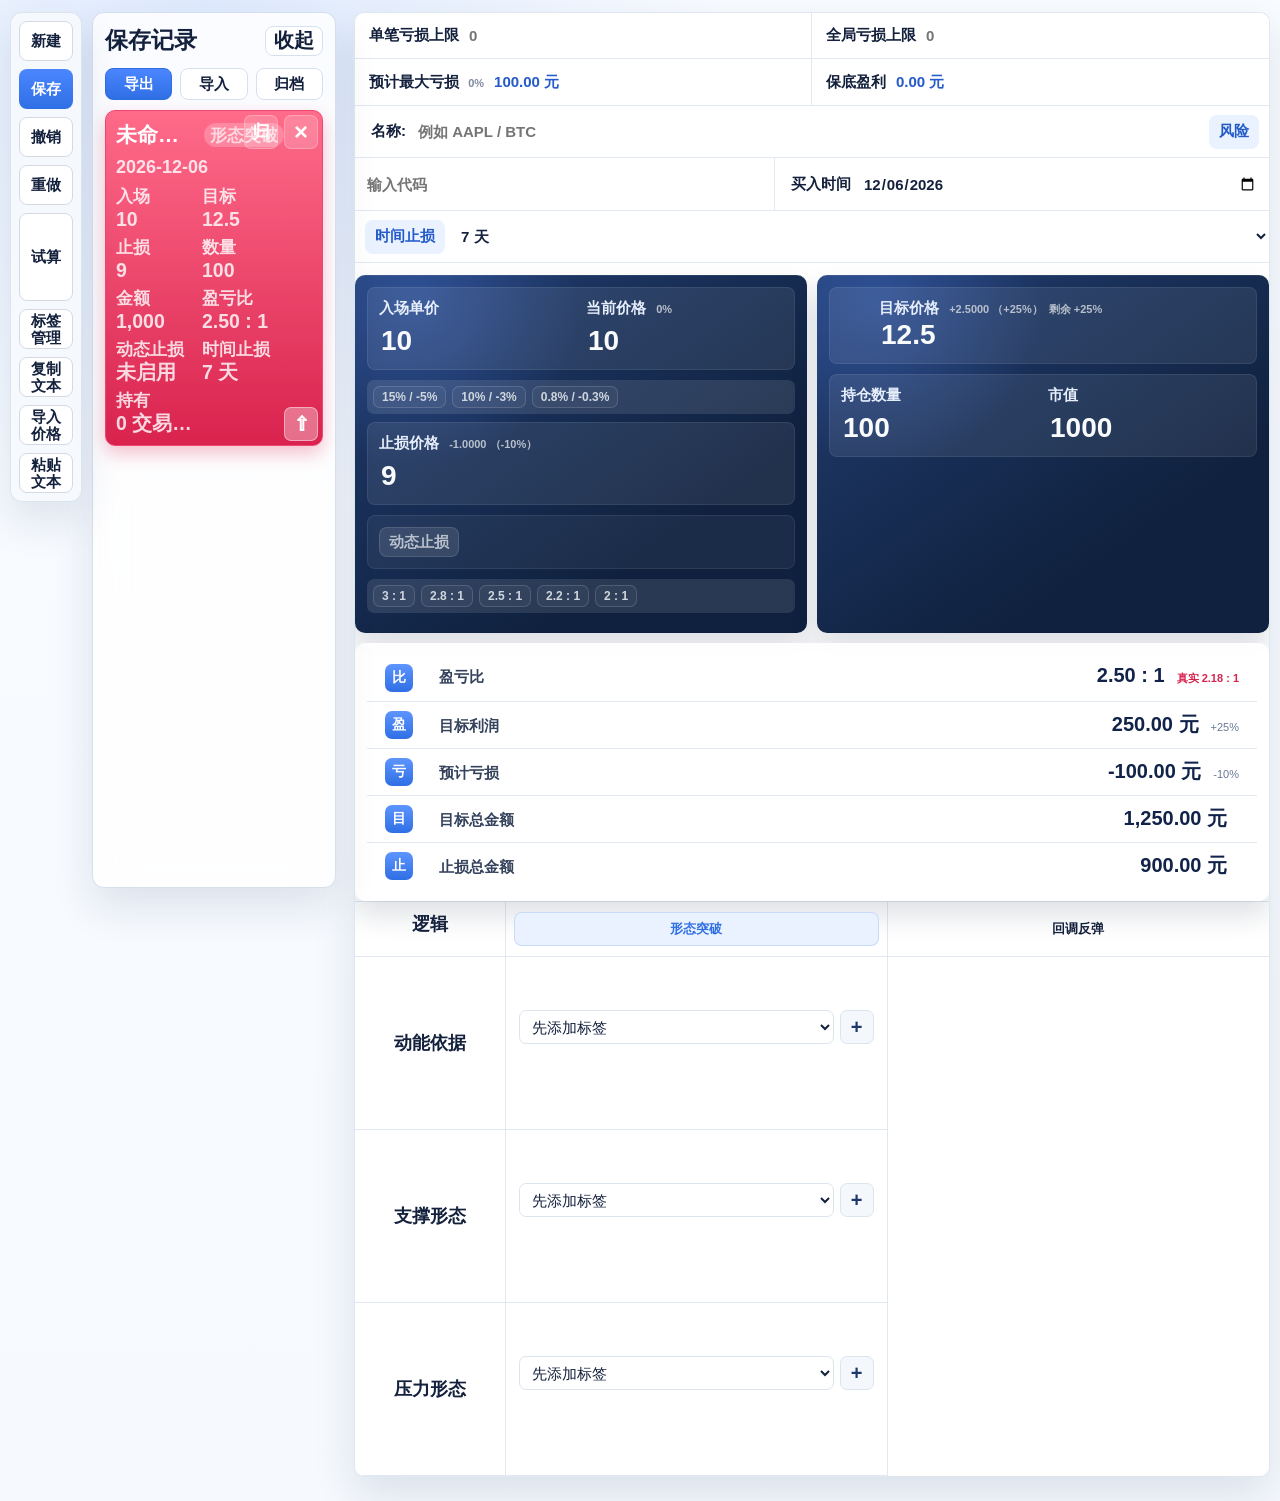
==== commit 0f2cfdf2: "Add files via upload" ====
--- a/index.html
+++ b/index.html
@@ -233,7 +233,41 @@
       background: rgba(255, 255, 255, 0.72);
       color: #9a5c00;
     }
-
+
+    .record-pill.is-dynamic-stop {
+      border-color: #ffb7cf;
+      background: linear-gradient(180deg, #fff3f8, #ffd9e6);
+      color: #00A2FF;
+      box-shadow: 0 8px 18px rgba(223, 69, 121, 0.18);
+    }
+
+    .record-pill.is-dynamic-stop.is-active {
+      border-color: #ef476f;
+      background: linear-gradient(180deg, #ff6b8a, #d9234e);
+      color: #fff;
+      box-shadow: 0 8px 18px rgba(217, 35, 78, 0.28);
+    }
+
+    .record-pill.is-dynamic-stop .record-meta,
+    .record-pill.is-dynamic-stop .record-title,
+    .record-pill.is-dynamic-stop .record-name,
+    .record-pill.is-dynamic-stop .record-line span,
+    .record-pill.is-dynamic-stop .record-line strong,
+    .record-pill.is-dynamic-stop .record-detail,
+    .record-pill.is-dynamic-stop .record-compact {
+      color: #00A2FF;
+    }
+
+    .record-pill.is-dynamic-stop .logic-badge {
+      background: rgba(255, 255, 255, 0.76);
+      color: #c62663;
+    }
+
+    .record-pill.is-dynamic-stop.is-active .logic-badge {
+      background: rgba(255, 255, 255, 0.22);
+      color: #FFFFFF;
+    }
+
     .record-title {
       display: flex;
       align-items: center;
@@ -307,9 +341,20 @@
     .record-pill.is-risk-marked.is-active .record-detail {
       color: #5f5124;
     }
-
-    .record-detail {
-      display: grid;
+
+    .record-pill.is-dynamic-stop.is-active .record-meta,
+    .record-pill.is-dynamic-stop.is-active .record-title,
+    .record-pill.is-dynamic-stop.is-active .record-name,
+    .record-pill.is-dynamic-stop.is-active .record-line span,
+    .record-pill.is-dynamic-stop.is-active .record-line strong,
+    .record-pill.is-dynamic-stop.is-active .record-detail,
+    .record-pill.is-dynamic-stop.is-active .record-compact,
+    .record-pill.is-dynamic-stop.is-active .record-compact-name {
+      color: #FFFFFF;
+    }
+
+    .record-detail {
+      display: grid;
       grid-template-columns: 1fr 1fr;
       gap: 6px 10px;
       padding-right: 34px;
@@ -665,10 +710,21 @@
       display: block;
     }
 
-    .risk-note-wrap input {
+    .risk-note-wrap textarea {
+      display: block;
+      width: 100%;
+      min-height: 36px;
       border: 1px solid #f5d979;
       border-radius: 8px;
+      padding: 8px 10px;
       background: rgba(255, 255, 255, 0.74);
+      color: var(--ink);
+      font: inherit;
+      font-weight: 700;
+      line-height: 1.35;
+      outline: 0;
+      resize: none;
+      overflow: hidden;
     }
 
     .meta-field.time-field {
@@ -950,14 +1006,18 @@
       box-shadow: inset 0 0 0 1px rgba(255, 255, 255, 0.08);
     }
 
-    .dynamic-stop-head {
-      display: block;
-    }
-
-    .dynamic-stop-label {
-      min-height: 30px;
-      padding: 0 10px;
-      border-radius: 8px;
+    .dynamic-stop-head {
+      display: flex;
+      align-items: center;
+      gap: 8px;
+      min-width: 0;
+    }
+
+    .dynamic-stop-label {
+      flex: 0 0 auto;
+      min-height: 30px;
+      padding: 0 10px;
+      border-radius: 8px;
       background: var(--accent-soft);
       color: #245bc9;
       font-size: 15px;
@@ -975,15 +1035,31 @@
       color: #9aa5b6;
     }
 
-    .dynamic-stop.is-disabled .dynamic-stop-body {
-      display: none;
-    }
-
-    .dynamic-stop .tag-control,
-    .dynamic-stop .new-tag,
-    .dynamic-stop .tag-list {
-      margin-bottom: 0;
-    }
+    .dynamic-stop.is-disabled .dynamic-stop-body {
+      display: none;
+    }
+
+    .dynamic-stop.is-disabled #dynamicStopList {
+      display: none;
+    }
+
+    #dynamicStopList {
+      flex: 1 1 auto;
+      align-items: center;
+      min-width: 0;
+      min-height: 30px;
+      margin-bottom: 0;
+    }
+
+    #dynamicStopList .note-tag {
+      min-width: 0;
+      max-width: 100%;
+    }
+
+    .dynamic-stop .tag-control,
+    .dynamic-stop .new-tag {
+      margin-bottom: 0;
+    }
 
     .summary-row {
       display: grid;
@@ -1023,14 +1099,34 @@
       text-align: right;
     }
 
-    .summary-row small {
-      display: block;
-      color: var(--muted);
-      font-size: 11px;
-      text-align: right;
-    }
-
-    .summary-row.is-risk-warning {
+    .summary-row small {
+      display: block;
+      color: var(--muted);
+      font-size: 11px;
+      text-align: right;
+    }
+
+    .summary-row small.real-ratio {
+      color: #d9234e;
+      font-weight: 900;
+      white-space: nowrap;
+    }
+
+    #calcEntryRange {
+      white-space: pre-line;
+      line-height: 1.18;
+      text-align: left;
+    }
+
+    .summary-row.entry-range-row {
+      grid-template-columns: 42px minmax(0, 1fr);
+    }
+
+    .summary-row.entry-range-row strong {
+      text-align: left;
+    }
+
+    .summary-row.is-risk-warning {
       background: #fff3a6;
     }
 
@@ -1419,6 +1515,26 @@
       grid-template-columns: 1fr 1fr;
     }
 
+    #calcPage .archive-form > label,
+    #calcPage .calc-support-row label {
+      grid-template-columns: auto minmax(0, 1fr);
+      align-items: center;
+      gap: 6px;
+    }
+
+    #calcPage .archive-form > label span,
+    #calcPage .calc-support-row label span {
+      white-space: nowrap;
+      font-size: 13px;
+      line-height: 1;
+    }
+
+    #calcPage .archive-form > label input,
+    #calcPage .calc-support-row label input {
+      min-height: 34px;
+      padding: 0 8px;
+    }
+
     .archive-form label {
       display: grid;
       gap: 6px;
@@ -1463,9 +1579,76 @@
       color: #16824c;
       border: 1px solid #bce7cf;
     }
-
-    .toast {
-      position: fixed;
+
+    .trend-pressure {
+      display: grid;
+      gap: 7px;
+      padding: 8px;
+      border: 1px solid #dce4ef;
+      border-radius: 8px;
+      background: #f8fbff;
+    }
+
+    .trend-title {
+      color: var(--ink);
+      font-size: 13px;
+      font-weight: 900;
+      line-height: 1;
+    }
+
+    .trend-grid {
+      display: grid;
+      grid-template-columns: repeat(3, minmax(0, 1fr));
+      gap: 6px;
+    }
+
+    .trend-grid label {
+      gap: 3px;
+      font-size: 11px;
+    }
+
+    .trend-grid input {
+      min-height: 30px;
+      padding: 0 7px;
+      border-radius: 7px;
+      font-size: 14px;
+      font-weight: 800;
+    }
+
+    .trend-results {
+      display: grid;
+      grid-template-columns: repeat(3, minmax(0, 1fr));
+      gap: 6px;
+    }
+
+    .trend-results button {
+      display: grid;
+      gap: 2px;
+      min-height: 42px;
+      padding: 5px;
+      border: 1px solid #cfe0ff;
+      border-radius: 8px;
+      background: #fff;
+      color: var(--ink);
+      font: inherit;
+      text-align: left;
+    }
+
+    .trend-results span {
+      color: #6b7892;
+      font-size: 11px;
+      font-weight: 900;
+    }
+
+    .trend-results strong {
+      color: #2f6fe4;
+      font-size: 15px;
+      font-weight: 900;
+      line-height: 1;
+    }
+
+    .toast {
+      position: fixed;
       left: 50%;
       bottom: calc(18px + env(safe-area-inset-bottom));
       z-index: 50;
@@ -1924,17 +2107,21 @@
         min-height: auto;
       }
 
-      .summary-row {
-        grid-template-columns: 32px 1fr auto auto;
-        gap: 7px;
-        padding: 5px 8px;
-      }
-
-      .summary-row::before {
-        width: 21px;
-        height: 21px;
-        font-size: 11px;
-      }
+      .summary-row {
+        grid-template-columns: 32px 1fr auto auto;
+        gap: 7px;
+        padding: 5px 8px;
+      }
+
+      .summary-row.entry-range-row {
+        grid-template-columns: 32px minmax(0, 1fr);
+      }
+
+      .summary-row::before {
+        width: 21px;
+        height: 21px;
+        font-size: 11px;
+      }
 
       .summary-row strong {
         font-size: 15px;
@@ -2125,15 +2312,15 @@
       <section class="sheet" id="recordSheet">
       <div class="risk-grid" aria-label="风险对比">
         <div class="risk-field" id="singleLossLimitField">
-          <label for="singleLossLimit">单笔最大亏损</label>
+          <label for="singleLossLimit">单笔亏损上限</label>
           <input id="singleLossLimit" data-risk-save="singleLossLimit" type="number" inputmode="decimal" step="0.01" placeholder="0">
         </div>
         <div class="risk-field" id="globalLossLimitField">
-          <label for="globalLossLimit">全局最大亏损</label>
+          <label for="globalLossLimit">全局亏损上限</label>
           <input id="globalLossLimit" data-risk-save="globalLossLimit" type="number" inputmode="decimal" step="0.01" placeholder="0">
         </div>
         <div class="risk-field output" id="currentMaxLossField">
-          <label for="currentMaxLossTotal">当前最大亏损 <small id="currentMaxLossPercent">0%</small></label>
+          <label for="currentMaxLossTotal">预计最大亏损 <small id="currentMaxLossPercent">0%</small></label>
           <div class="risk-output-line">
             <input id="currentMaxLossTotal" type="text" value="0.00" readonly>
           </div>
@@ -2145,11 +2332,11 @@
       </div>
       <div class="meta-grid">
         <div class="meta-field symbol-field">
-          <span class="symbol-label">标的名称:</span>
+          <span class="symbol-label">名称:</span>
           <input id="symbol" data-save="symbol" type="text" placeholder="例如 AAPL / BTC">
           <button id="riskMarkToggle" class="risk-mark-toggle" type="button" aria-pressed="false">风险</button>
           <div class="risk-note-wrap" id="riskNoteWrap">
-            <input id="riskNote" data-save="riskNote" type="text" placeholder="输入当前风险">
+            <textarea id="riskNote" data-save="riskNote" rows="1" placeholder="输入当前风险"></textarea>
           </div>
         </div>
         <div class="meta-field code-field">
@@ -2184,7 +2371,7 @@
           </div>
           <div class="field-card combo-card" data-icon="止">
             <label class="field-mini">
-              <span class="label">止损单价 <small id="lossMeta">-1.0000 （-10%）</small></span>
+              <span class="label">止损价格 <small id="lossMeta">-1.0000 （-10%）</small></span>
               <input id="stopPrice" data-save="stopPrice" type="number" inputmode="decimal" step="0.001" value="9">
             </label>
             <label class="field-mini dynamic-stop-field">
@@ -2192,22 +2379,22 @@
               <input id="dynamicStopPrice" data-save="dynamicStopPrice" type="number" inputmode="decimal" step="0.001" value="10">
             </label>
           </div>
-          <div class="dynamic-stop" id="dynamicStopControl" aria-label="&#21160;&#24577;&#27490;&#25439;">
-            <div class="dynamic-stop-head">
-              <button id="dynamicStopToggle" class="dynamic-stop-label" type="button" aria-pressed="false">&#21160;&#24577;&#27490;&#25439;</button>
-            </div>
-            <div class="dynamic-stop-body" id="dynamicStopBody">
-              <div class="tag-control">
-                <select id="dynamicStopSelect" aria-label="&#21160;&#24577;&#27490;&#25439;&#36873;&#39033;"></select>
-                <button type="button" id="dynamicStopOpenAdd" aria-label="&#28155;&#21152;&#21160;&#24577;&#27490;&#25439;">+</button>
+          <div class="dynamic-stop" id="dynamicStopControl" aria-label="&#21160;&#24577;&#27490;&#25439;">
+            <div class="dynamic-stop-head">
+              <button id="dynamicStopToggle" class="dynamic-stop-label" type="button" aria-pressed="false">&#21160;&#24577;&#27490;&#25439;</button>
+              <div class="tag-list" id="dynamicStopList"></div>
+            </div>
+            <div class="dynamic-stop-body" id="dynamicStopBody">
+              <div class="tag-control">
+                <select id="dynamicStopSelect" aria-label="&#21160;&#24577;&#27490;&#25439;&#36873;&#39033;"></select>
+                <button type="button" id="dynamicStopOpenAdd" aria-label="&#28155;&#21152;&#21160;&#24577;&#27490;&#25439;">+</button>
               </div>
               <div class="new-tag" id="dynamicStopNewTag">
-                <input id="dynamicStopInput" type="text" placeholder="&#36755;&#20837;&#21160;&#24577;&#27490;&#25439;">
-                <button type="button" id="dynamicStopSaveTag" aria-label="&#20445;&#23384;&#21160;&#24577;&#27490;&#25439;">&#10003;</button>
-              </div>
-              <div class="tag-list" id="dynamicStopList"></div>
-            </div>
-          </div>
+                <input id="dynamicStopInput" type="text" placeholder="&#36755;&#20837;&#21160;&#24577;&#27490;&#25439;">
+                <button type="button" id="dynamicStopSaveTag" aria-label="&#20445;&#23384;&#21160;&#24577;&#27490;&#25439;">&#10003;</button>
+              </div>
+            </div>
+          </div>
           <div class="chip-row" aria-label="盈亏比快捷选择">
             <button class="chip" type="button" data-ratio="3">3 : 1</button>
             <button class="chip" type="button" data-ratio="2.8">2.8 : 1</button>
@@ -2219,26 +2406,27 @@
 
         <section class="dark-panel" aria-label="目标与金额">
           <label class="field-card" data-icon="目">
-            <span class="label">目标单价 <small id="profitMeta">2.5000 （+25%）</small><small id="remainingMeta">剩余 +25%</small></span>
+            <span class="label">目标价格 <small id="profitMeta">2.5000 （+25%）</small><small id="remainingMeta">剩余 +25%</small></span>
             <input id="targetPrice" data-save="targetPrice" type="number" inputmode="decimal" step="0.001" value="12.5">
           </label>
           <div class="field-card combo-card" data-icon="额">
             <label class="field-mini">
-              <span class="label">交易数量</span>
+              <span class="label">持仓数量</span>
               <input id="quantity" data-save="quantity" type="number" inputmode="decimal" step="1" value="100">
             </label>
             <label class="field-mini">
-              <span class="label">入场总金额</span>
+              <span class="label">市值</span>
               <input id="entryAmount" data-save="entryAmount" type="number" inputmode="decimal" step="0.01" value="1000">
             </label>
           </div>
         </section>
 
         <section class="dark-panel summary" aria-label="计算结果">
-          <div class="summary-row" data-icon="比">
-            <span>盈亏比</span>
-            <strong id="ratioText">2.50 : 1</strong>
-          </div>
+          <div class="summary-row" data-icon="比">
+            <span>盈亏比</span>
+            <strong id="ratioText">2.50 : 1</strong>
+            <small id="realRatioText" class="real-ratio">真实 2.18 : 1</small>
+          </div>
           <div class="summary-row" data-icon="盈">
             <span>目标利润</span>
             <strong id="profitAmount">250.00 元</strong>
@@ -2360,17 +2548,33 @@
           <label><span>第二支撑</span><input id="calcSupport2" type="number" inputmode="decimal" step="0.001" value="9"></label>
         </div>
         <label><span>压力位</span><input id="calcPressure" type="number" inputmode="decimal" step="0.001" value="12.5"></label>
-        <div class="summary-row is-hidden" id="calcEntryRangeRow" data-icon="范">
-          <span>入场范围</span>
+        <div class="trend-pressure">
+          <div class="trend-title">趋势压力计算</div>
+          <div class="trend-grid">
+            <label><span>形态低点</span><input id="trendShapeLow" type="number" inputmode="decimal" step="0.001" placeholder="低点"></label>
+            <label><span>颈线价</span><input id="trendNeckline" type="number" inputmode="decimal" step="0.001" placeholder="颈线"></label>
+            <label><span>启动价</span><input id="trendStart" type="number" inputmode="decimal" step="0.001" placeholder="入场价"></label>
+            <label><span>前波低</span><input id="trendWaveLow" type="number" inputmode="decimal" step="0.001" placeholder="起点"></label>
+            <label><span>前波高</span><input id="trendWaveHigh" type="number" inputmode="decimal" step="0.001" placeholder="高点"></label>
+          </div>
+          <div class="trend-results">
+            <button id="trendShapeApply" type="button" data-trend-apply="shape"><span>形态压力</span><strong id="trendShapePressure">-</strong></button>
+            <button id="trendMapApply" type="button" data-trend-apply="map"><span>映射压力</span><strong id="trendMapPressure">-</strong></button>
+            <button id="trendGoldenApply" type="button" data-trend-apply="golden"><span>黄金比压力</span><strong id="trendGoldenPressure">-</strong></button>
+          </div>
+        </div>
+        <div class="summary-row entry-range-row is-hidden" id="calcEntryRangeRow" data-icon="范">
           <strong id="calcEntryRange">-</strong>
         </div>
         <div class="summary-row" data-icon="比">
           <span>第一盈亏比</span>
           <strong id="calcRatioFirst">2.50 : 1</strong>
+          <small id="calcRealRatioFirst" class="real-ratio">真实 2.18 : 1</small>
         </div>
         <div class="summary-row" data-icon="比">
           <span>第二盈亏比</span>
           <strong id="calcRatioSecond">2.50 : 1</strong>
+          <small id="calcRealRatioSecond" class="real-ratio">真实 2.18 : 1</small>
         </div>
         <div class="summary-row" data-icon="盈">
           <span>盈利空间</span>
@@ -2444,16 +2648,23 @@
         }) + " 元";
       }
 
-      function signedPercent(value) {
-        if (!Number.isFinite(value)) return "0%";
-        var sign = value > 0 ? "+" : "";
-        return sign + (value * 100).toFixed(2).replace(/\.?0+$/, "") + "%";
-      }
-
-      function signedFixed(value) {
-        var sign = value > 0 ? "+" : "";
-        return sign + value.toFixed(4);
-      }
+      function signedPercent(value) {
+        if (!Number.isFinite(value)) return "0%";
+        var sign = value > 0 ? "+" : "";
+        return sign + (value * 100).toFixed(2).replace(/\.?0+$/, "") + "%";
+      }
+
+      function realRatioText(profitRate, lossRate) {
+        var adjustedProfit = Math.max(0, Math.abs(profitRate) - 0.01);
+        var adjustedLoss = Math.abs(lossRate) + 0.01;
+        var ratio = adjustedLoss > 0 ? adjustedProfit / adjustedLoss : 0;
+        return "真实 " + ratio.toFixed(2) + " : 1";
+      }
+
+      function signedFixed(value) {
+        var sign = value > 0 ? "+" : "";
+        return sign + value.toFixed(4);
+      }
 
       function normalizeRiskSettings(settings) {
         var defaults = createDefaultRiskSettings();
@@ -2535,6 +2746,11 @@
           firstSupport: String(data.firstSupport || data.stop || "9"),
           secondSupport: String(data.secondSupport || data.firstSupport || data.stop || "9"),
           pressure: String(data.pressure || data.target || "12.5"),
+          trendShapeLow: String(data.trendShapeLow || ""),
+          trendNeckline: String(data.trendNeckline || ""),
+          trendStart: String(data.trendStart || ""),
+          trendWaveLow: String(data.trendWaveLow || ""),
+          trendWaveHigh: String(data.trendWaveHigh || ""),
           updatedAt: new Date().toISOString()
         };
       }
@@ -2586,6 +2802,11 @@
         normalized.firstSupport = String(record && (record.firstSupport || record.stop) || "9");
         normalized.secondSupport = String(record && (record.secondSupport || record.firstSupport || record.stop) || "9");
         normalized.pressure = String(record && (record.pressure || record.target) || "12.5");
+        normalized.trendShapeLow = String(record && record.trendShapeLow || "");
+        normalized.trendNeckline = String(record && record.trendNeckline || "");
+        normalized.trendStart = String(record && record.trendStart || "");
+        normalized.trendWaveLow = String(record && record.trendWaveLow || "");
+        normalized.trendWaveHigh = String(record && record.trendWaveHigh || "");
         normalized.updatedAt = record && record.updatedAt ? String(record.updatedAt) : new Date().toISOString();
         return normalized;
       }
@@ -3045,6 +3266,7 @@
         if (!field || !toggle) return;
         field.classList.toggle("is-risk-marked", enabled);
         toggle.setAttribute("aria-pressed", enabled ? "true" : "false");
+        if (enabled) autoResizeTextArea($("riskNote"));
         if (!silent) {
           activeRecord().fields.riskMarkEnabled = enabled ? "1" : "0";
           writeStorage(true);
@@ -3053,6 +3275,12 @@
             window.setTimeout(function () { $("riskNote").focus(); }, 50);
           }
         }
+      }
+
+      function autoResizeTextArea(textarea) {
+        if (!textarea) return;
+        textarea.style.height = "auto";
+        textarea.style.height = textarea.scrollHeight + "px";
       }
 
       function setDynamicStopEnabled(enabled, silent) {
@@ -3087,6 +3315,7 @@
         if (!$("buyTime").value) {
           $("buyTime").value = nowInputValue().slice(0, 10);
         }
+        autoResizeTextArea($("riskNote"));
         setRiskMarkEnabled(fields.riskMarkEnabled === "1", true);
         setTimeStopEnabled(fields.timeStopEnabled !== "0", true);
         setDynamicStopEnabled(fields.dynamicStopEnabled !== "0", true);
@@ -3214,8 +3443,58 @@
         if (support <= 0 || pressure <= 0 || pressure <= support) return null;
         return (pressure + 2 * support) / 3;
       }
-
-      function getRecordSummary(record) {
+
+      function calcNumber(id) {
+        var el = $(id);
+        return el ? parseFloat(el.value) || 0 : 0;
+      }
+
+      function pressureInputValue(value) {
+        if (!Number.isFinite(value) || value <= 0) return "";
+        return String(parseFloat(value.toFixed(4)));
+      }
+
+      function setTrendResult(buttonId, textId, value) {
+        var button = $(buttonId);
+        var text = $(textId);
+        var valid = Number.isFinite(value) && value > 0;
+        if (button) button.dataset.value = valid ? pressureInputValue(value) : "";
+        if (text) text.textContent = valid ? formatRecordValue(value, 4) : "-";
+      }
+
+      function recalcTrendPressure() {
+        var entry = calcNumber("calcEntry");
+        var shapeLow = calcNumber("trendShapeLow");
+        var neckline = calcNumber("trendNeckline");
+        var start = calcNumber("trendStart") || entry;
+        var waveLow = calcNumber("trendWaveLow");
+        var waveHigh = calcNumber("trendWaveHigh");
+        var shapePressure = neckline > 0 && shapeLow > 0 && neckline > shapeLow
+          ? neckline + (neckline - shapeLow)
+          : NaN;
+        var waveRate = waveLow > 0 && waveHigh > waveLow ? (waveHigh - waveLow) / waveLow : NaN;
+        var mapPressure = start > 0 && Number.isFinite(waveRate)
+          ? start * (1 + waveRate)
+          : NaN;
+        var goldenPressure = start > 0 && waveHigh > waveLow && waveLow > 0
+          ? start + (waveHigh - waveLow) * 1.618
+          : NaN;
+        setTrendResult("trendShapeApply", "trendShapePressure", shapePressure);
+        setTrendResult("trendMapApply", "trendMapPressure", mapPressure);
+        setTrendResult("trendGoldenApply", "trendGoldenPressure", goldenPressure);
+      }
+
+      function applyTrendPressure(event) {
+        var value = event.currentTarget.dataset.value;
+        if (!value) {
+          showToast("先填写趋势压力参数");
+          return;
+        }
+        $("calcPressure").value = value;
+        recalcTrialCalculator();
+      }
+
+      function getRecordSummary(record) {
         var fields = record.fields || {};
         var logicId = record.selectedLogic || "breakout";
         var entry = parseRecordNumber(record, "entryPrice");
@@ -3242,8 +3521,9 @@
           riskMarked: fields.riskMarkEnabled === "1",
           riskNote: fields.riskNote || "",
           logic: getLogicLabel(logicId),
-          logicId: logicId,
-          dynamicStop: fields.dynamicStopEnabled === "0" ? "\u672a\u542f\u7528" : ((record.dynamicStopTags || []).join(" / ") || "-"),
+          logicId: logicId,
+          dynamicStopActive: fields.dynamicStopEnabled !== "0",
+          dynamicStop: fields.dynamicStopEnabled === "0" ? "\u672a\u542f\u7528" : ((record.dynamicStopTags || []).join(" / ") || "-"),
           archiveInfo: record.archiveInfo || null,
           archiveText: record.archiveInfo ? ((record.archiveInfo.result === "loss" ? "\u8f93" : "\u8d62") + " / " + record.archiveInfo.sellPrice) : "-",
           timeStopDays: fields.timeStopEnabled === "0" ? "\u672a\u542f\u7528" : (fields.timeStopDays || "7") + " 天",
@@ -3286,7 +3566,8 @@
           var isLast = index === visibleRecords.length - 1;
           var archivedClass = record.archived ? " is-archived" : "";
           var riskMarkedClass = summary.riskMarked ? " is-risk-marked" : "";
-          return '<div class="record-pill ' + logicClass + active + archivedClass + riskMarkedClass + '" data-record-id="' + record.id + '" role="button" tabindex="0">' +
+          var dynamicStopClass = summary.dynamicStopActive ? " is-dynamic-stop" : "";
+          return '<div class="record-pill ' + logicClass + active + archivedClass + riskMarkedClass + dynamicStopClass + '" data-record-id="' + record.id + '" role="button" tabindex="0">' +
             '<span class="record-sort" aria-label="\u8bb0\u5f55\u6392\u5e8f">' +
               '<button type="button" class="' + (isFirst ? "is-highlight" : "") + '" data-sort-record="' + record.id + '" data-sort-action="top" aria-label="\u7f6e\u9876">\u21e7</button>' +
               '<button type="button" data-sort-record="' + record.id + '" data-sort-action="up" aria-label="\u4e0a\u79fb"' + (isFirst ? " hidden" : "") + '>\u2191</button>' +
@@ -3348,8 +3629,8 @@
           ratioFirst: firstRatio.toFixed(2) + " : 1",
           ratioSecond: secondRatio.toFixed(2) + " : 1",
           ratioCompact: "\u4e00 " + firstRatio.toFixed(2) + " / \u4e8c " + secondRatio.toFixed(2),
-          entryRangeFirst: entryRangeFirst === null ? "-" : formatRecordValue(entryRangeFirst, 4),
-          entryRangeSecond: entryRangeSecond === null ? "-" : formatRecordValue(entryRangeSecond, 4),
+          entryRangeFirst: entryRangeFirst === null ? "-" : formatRecordValue(entryRangeFirst, 2),
+          entryRangeSecond: entryRangeSecond === null ? "-" : formatRecordValue(entryRangeSecond, 2),
           inEntryRangeFirst: inEntryRangeFirst,
           profitRate: signedPercent(entry > 0 ? (pressure - entry) / entry : 0),
           supportRate: signedPercent(entry > 0 ? (firstSupport - entry) / entry : 0) + " / " + signedPercent(entry > 0 ? (secondSupport - entry) / entry : 0)
@@ -3745,20 +4026,21 @@
         var ratio = riskPerUnit > 0 ? Math.abs(profitPerUnit / riskPerUnit) : 0;
         var profitRate = entry > 0 ? (target - entry) / entry : 0;
         var lossRate = entry > 0 ? (stop - entry) / entry : 0;
-        var profitAmount = (target - entry) * quantity;
-        var lossAmount = (baseStop - baseEntry) * quantity;
-        var dynamicProtectedAmount = (dynamicStop - baseEntry) * quantity;
-        var dynamicProtectedRate = baseEntry > 0 ? (dynamicStop - baseEntry) / baseEntry : 0;
-        var currentRate = baseEntry > 0 ? (current - baseEntry) / baseEntry : 0;
-        var remainingRate = baseEntry > 0 ? (target - current) / baseEntry : 0;
-
-        $("lossMeta").textContent = signedFixed(baseStop - baseEntry) + " （" + signedPercent(baseEntry > 0 ? (baseStop - baseEntry) / baseEntry : 0) + "）";
-        $("currentMeta").textContent = signedPercent(currentRate);
-        $("dynamicStopMeta").textContent = signedFixed(dynamicStop - current) + " （" + signedPercent(current > 0 ? (dynamicStop - current) / current : 0) + "）";
-        $("profitMeta").textContent = signedFixed(target - entry) + " （" + signedPercent(profitRate) + "）";
-        $("remainingMeta").textContent = "剩余 " + signedPercent(remainingRate);
-        $("ratioText").textContent = ratio.toFixed(2) + " : 1";
-        $("profitAmount").textContent = money(profitAmount);
+        var profitAmount = (target - entry) * quantity;
+        var lossAmount = (baseStop - baseEntry) * quantity;
+        var dynamicProtectedAmount = (dynamicStop - baseEntry) * quantity;
+        var dynamicProtectedRate = baseEntry > 0 ? (dynamicStop - baseEntry) / baseEntry : 0;
+        var currentRate = baseEntry > 0 ? (current - baseEntry) / baseEntry : 0;
+        var remainingRate = baseEntry > 0 ? (target - current) / baseEntry : 0;
+
+        $("lossMeta").textContent = signedFixed(baseStop - baseEntry) + " （" + signedPercent(baseEntry > 0 ? (baseStop - baseEntry) / baseEntry : 0) + "）";
+        $("currentMeta").textContent = signedPercent(currentRate);
+        $("dynamicStopMeta").textContent = signedFixed(dynamicStop - current) + " （" + signedPercent(current > 0 ? (dynamicStop - current) / current : 0) + "）";
+        $("profitMeta").textContent = signedFixed(target - entry) + " （" + signedPercent(profitRate) + "）";
+        $("remainingMeta").textContent = "剩余 " + signedPercent(remainingRate);
+        $("ratioText").textContent = ratio.toFixed(2) + " : 1";
+        $("realRatioText").textContent = realRatioText(profitRate, lossRate);
+        $("profitAmount").textContent = money(profitAmount);
         $("profitPercent").textContent = signedPercent(profitRate);
         $("lossAmount").textContent = money(lossAmount);
         $("lossPercent").textContent = signedPercent(baseEntry > 0 ? (baseStop - baseEntry) / baseEntry : 0);
@@ -3800,7 +4082,7 @@
 
       function copyText() {
         var lines = [];
-        lines.push("标的名称: " + $("symbol").value);
+        lines.push("名称: " + $("symbol").value);
         lines.push("代码: " + $("stockCode").value);
         lines.push("买入时间: " + $("buyTime").value);
         lines.push("时间止损: " + ($("timeStopToggle").getAttribute("aria-pressed") === "true" ? $("timeStopDays").value + " 天" : "\u672a\u542f\u7528"));
@@ -3808,12 +4090,12 @@
         lines.push("逻辑: " + getLogicLabel(activeRecord().selectedLogic || "breakout"));
         lines.push("入场单价: " + $("entryPrice").value + " 元");
         lines.push("当前价格: " + $("currentPrice").value + " 元");
-        lines.push("止损单价: " + $("stopPrice").value + " 元");
+        lines.push("止损价格: " + $("stopPrice").value + " 元");
         lines.push("\u52a8\u6001\u6b62\u635f: " + ($("dynamicStopToggle").getAttribute("aria-pressed") === "true" ? (activeRecord().dynamicStopTags || []).map(function (tag) { return "#" + tag; }).join(" ") : "\u672a\u542f\u7528"));
         lines.push("动态止损价: " + $("dynamicStopPrice").value + " 元");
-        lines.push("目标单价: " + $("targetPrice").value + " 元");
-        lines.push("交易数量: " + $("quantity").value);
-        lines.push("入场总金额: " + $("entryAmount").value + " 元");
+        lines.push("目标价格: " + $("targetPrice").value + " 元");
+        lines.push("持仓数量: " + $("quantity").value);
+        lines.push("市值: " + $("entryAmount").value + " 元");
         rows.forEach(function (row) {
           cols.forEach(function (col) {
             var cell = ensureCell(getCellKey(row.id, col.id));
@@ -3913,19 +4195,24 @@
 
       function applyPastedText(text) {
         var record = activeRecord();
-        var fieldLabels = {};
-        fieldLabels["\u6807\u7684\u540d\u79f0"] = "symbol";
+        var fieldLabels = {};
+        fieldLabels["\u540d\u79f0"] = "symbol";
+        fieldLabels["\u6807\u7684\u540d\u79f0"] = "symbol";
         fieldLabels["\u4ee3\u7801"] = "stockCode";
         fieldLabels["\u8bc1\u5238\u4ee3\u7801"] = "stockCode";
         fieldLabels["\u80a1\u7968\u4ee3\u7801"] = "stockCode";
         fieldLabels["\u4e70\u5165\u65f6\u95f4"] = "buyTime";
         fieldLabels["\u5165\u573a\u5355\u4ef7"] = "entryPrice";
         fieldLabels["\u5f53\u524d\u4ef7\u683c"] = "currentPrice";
-        fieldLabels["\u6b62\u635f\u5355\u4ef7"] = "stopPrice";
-        fieldLabels["\u52a8\u6001\u6b62\u635f\u4ef7"] = "dynamicStopPrice";
-        fieldLabels["\u76ee\u6807\u5355\u4ef7"] = "targetPrice";
-        fieldLabels["\u4ea4\u6613\u6570\u91cf"] = "quantity";
-        fieldLabels["\u5165\u573a\u603b\u91d1\u989d"] = "entryAmount";
+        fieldLabels["\u6b62\u635f\u4ef7\u683c"] = "stopPrice";
+        fieldLabels["\u6b62\u635f\u5355\u4ef7"] = "stopPrice";
+        fieldLabels["\u52a8\u6001\u6b62\u635f\u4ef7"] = "dynamicStopPrice";
+        fieldLabels["\u76ee\u6807\u4ef7\u683c"] = "targetPrice";
+        fieldLabels["\u76ee\u6807\u5355\u4ef7"] = "targetPrice";
+        fieldLabels["\u6301\u4ed3\u6570\u91cf"] = "quantity";
+        fieldLabels["\u4ea4\u6613\u6570\u91cf"] = "quantity";
+        fieldLabels["\u5e02\u503c"] = "entryAmount";
+        fieldLabels["\u5165\u573a\u603b\u91d1\u989d"] = "entryAmount";
 
         normalizePastedText(text).split(/\r?\n/).forEach(function (rawLine) {
           var parsed = splitPastedLine(rawLine);
@@ -4038,10 +4325,16 @@
         var reward = pressure - entry;
         var firstRatio = firstRisk > 0 ? Math.abs(reward / firstRisk) : 0;
         var secondRatio = secondRisk > 0 ? Math.abs(reward / secondRisk) : 0;
+        var trialProfitRate = entry > 0 ? (pressure - entry) / entry : 0;
+        var firstLossRate = entry > 0 ? (firstSupport - entry) / entry : 0;
+        var secondLossRate = entry > 0 ? (secondSupport - entry) / entry : 0;
         $("calcRatioFirst").textContent = firstRatio.toFixed(2) + " : 1";
         $("calcRatioSecond").textContent = secondRatio.toFixed(2) + " : 1";
-        $("calcProfitRate").textContent = signedPercent(entry > 0 ? (pressure - entry) / entry : 0);
-        $("calcSupportRate").textContent = signedPercent(entry > 0 ? (firstSupport - entry) / entry : 0) + " / " + signedPercent(entry > 0 ? (secondSupport - entry) / entry : 0);
+        $("calcRealRatioFirst").textContent = realRatioText(trialProfitRate, firstLossRate);
+        $("calcRealRatioSecond").textContent = realRatioText(trialProfitRate, secondLossRate);
+        $("calcProfitRate").textContent = signedPercent(trialProfitRate);
+        $("calcSupportRate").textContent = signedPercent(firstLossRate) + " / " + signedPercent(secondLossRate);
+        recalcTrendPressure();
         updateTrialEntryRange(entry, firstSupport, secondSupport, pressure, firstRatio, secondRatio);
       }
 
@@ -4050,9 +4343,9 @@
         var firstLimit = ratioEntryLimit(firstSupport, pressure);
         var secondLimit = ratioEntryLimit(secondSupport, pressure);
         var parts = [];
-        if (firstLimit !== null) parts.push("\u5165\u573a\u8303\u56f41 < " + formatRecordValue(firstLimit, 4));
-        if (secondLimit !== null) parts.push("\u5165\u573a\u8303\u56f42 < " + formatRecordValue(secondLimit, 4));
-        $("calcEntryRange").textContent = parts.length ? parts.join(" / ") : "-";
+        if (firstLimit !== null) parts.push("\u5165\u573a\u8303\u56f41 < " + formatRecordValue(firstLimit, 2));
+        if (secondLimit !== null) parts.push("\u5165\u573a\u8303\u56f42 < " + formatRecordValue(secondLimit, 2));
+        $("calcEntryRange").textContent = parts.length ? parts.join("\n") : "-";
         $("calcEntryRangeRow").classList.toggle("is-hidden", !showRange || !parts.length || entry <= 0 || pressure <= 0);
       }
 
@@ -4063,6 +4356,11 @@
         $("calcSupport1").value = $("dynamicStopToggle").getAttribute("aria-pressed") === "true" ? $("dynamicStopPrice").value : $("stopPrice").value;
         $("calcSupport2").value = $("calcSupport1").value;
         $("calcPressure").value = $("targetPrice").value || "12.5";
+        $("trendShapeLow").value = $("calcSupport1").value || "";
+        $("trendNeckline").value = $("calcEntry").value || "";
+        $("trendStart").value = $("calcEntry").value || "";
+        $("trendWaveLow").value = "";
+        $("trendWaveHigh").value = "";
         state.currentTrialId = null;
         recalcTrialCalculator();
       }
@@ -4074,7 +4372,12 @@
           entry: $("calcEntry").value || "0",
           firstSupport: $("calcSupport1").value || "0",
           secondSupport: $("calcSupport2").value || "0",
-          pressure: $("calcPressure").value || "0"
+          pressure: $("calcPressure").value || "0",
+          trendShapeLow: $("trendShapeLow").value || "",
+          trendNeckline: $("trendNeckline").value || "",
+          trendStart: $("trendStart").value || "",
+          trendWaveLow: $("trendWaveLow").value || "",
+          trendWaveHigh: $("trendWaveHigh").value || ""
         };
         var record = state.trialRecords.find(function (item) { return item.id === state.currentTrialId; });
         if (!record) {
@@ -4088,6 +4391,11 @@
           record.firstSupport = values.firstSupport;
           record.secondSupport = values.secondSupport;
           record.pressure = values.pressure;
+          record.trendShapeLow = values.trendShapeLow;
+          record.trendNeckline = values.trendNeckline;
+          record.trendStart = values.trendStart;
+          record.trendWaveLow = values.trendWaveLow;
+          record.trendWaveHigh = values.trendWaveHigh;
           record.updatedAt = new Date().toISOString();
         }
         localStorage.setItem(storageKey, JSON.stringify(state));
@@ -4105,6 +4413,11 @@
         $("calcSupport1").value = record.firstSupport || record.stop || "9";
         $("calcSupport2").value = record.secondSupport || record.firstSupport || record.stop || "9";
         $("calcPressure").value = record.pressure || record.target || "12.5";
+        $("trendShapeLow").value = record.trendShapeLow || "";
+        $("trendNeckline").value = record.trendNeckline || "";
+        $("trendStart").value = record.trendStart || "";
+        $("trendWaveLow").value = record.trendWaveLow || "";
+        $("trendWaveHigh").value = record.trendWaveHigh || "";
         recalcTrialCalculator();
         renderTrialRecords();
         localStorage.setItem(storageKey, JSON.stringify(state));
@@ -4126,6 +4439,11 @@
         $("calcSupport1").value = "";
         $("calcSupport2").value = "";
         $("calcPressure").value = "";
+        $("trendShapeLow").value = "";
+        $("trendNeckline").value = "";
+        $("trendStart").value = "";
+        $("trendWaveLow").value = "";
+        $("trendWaveHigh").value = "";
         recalcTrialCalculator();
         renderTrialRecords();
         $("calcEntry").focus();
@@ -4464,11 +4782,12 @@
         document.querySelectorAll("[data-save]").forEach(function (input) {
           input.addEventListener("focus", function () {
             pushUndoSnapshot();
-          });
-          input.addEventListener("input", function () {
-            recalc(input.id);
-            writeStorage(true);
-          });
+          });
+          input.addEventListener("input", function () {
+            if (input.tagName === "TEXTAREA") autoResizeTextArea(input);
+            recalc(input.id);
+            writeStorage(true);
+          });
           input.addEventListener("change", function () {
             recalc(input.id);
             writeStorage(true);
@@ -4553,8 +4872,11 @@
           importCalcTrialFile(event.target.files && event.target.files[0]);
           event.target.value = "";
         });
-        ["calcEntry", "calcSupport1", "calcSupport2", "calcPressure"].forEach(function (id) {
+        ["calcEntry", "calcSupport1", "calcSupport2", "calcPressure", "trendShapeLow", "trendNeckline", "trendStart", "trendWaveLow", "trendWaveHigh"].forEach(function (id) {
           $(id).addEventListener("input", recalcTrialCalculator);
+        });
+        ["trendShapeApply", "trendMapApply", "trendGoldenApply"].forEach(function (id) {
+          $(id).addEventListener("click", applyTrendPressure);
         });
         $("exportRecordsBtn").addEventListener("click", exportRecords);
         $("importRecordsBtn").addEventListener("click", function () {
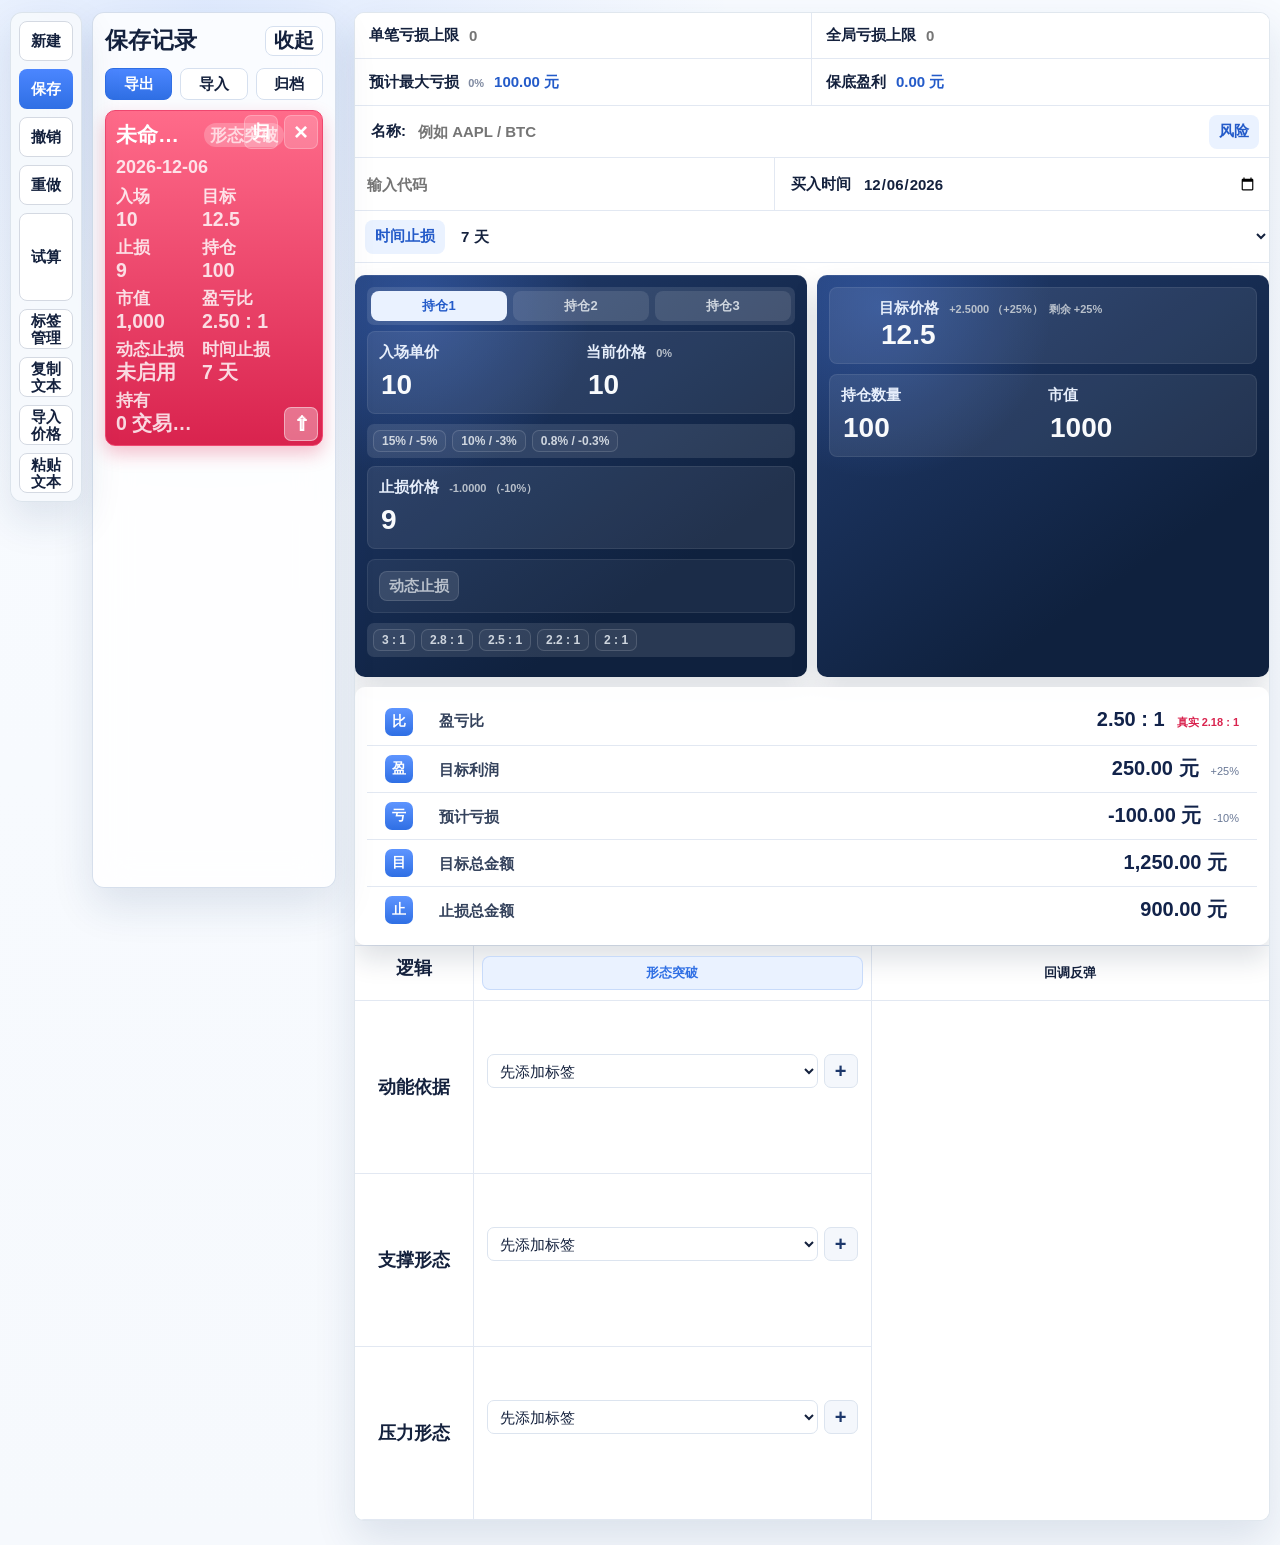
==== commit f45dbe2e: "Add files via upload" ====
--- a/index.html
+++ b/index.html
@@ -158,16 +158,16 @@
       color: #9a5c00;
     }
 
-    .record-list {
-      display: flex;
-      flex-direction: column;
-      gap: 8px;
-      align-content: flex-start;
-    }
-
-    .record-pill {
-      position: relative;
-      display: grid;
+    .record-list {
+      display: flex;
+      flex-direction: column;
+      gap: 8px;
+      align-content: flex-start;
+    }
+
+    .record-pill {
+      position: relative;
+      display: grid;
       gap: 8px;
       width: 100%;
       max-width: 100%;
@@ -211,12 +211,18 @@
       box-shadow: 0 8px 18px rgba(47, 111, 228, 0.28);
     }
 
-    .record-pill.is-risk-marked,
-    .record-pill.is-risk-marked.is-active {
+    .record-pill.is-risk-marked {
       border-color: #ffd452;
       background: linear-gradient(180deg, #fff8cf, #ffe77a);
       color: #1b2a43;
       box-shadow: 0 8px 18px rgba(230, 173, 0, 0.2);
+    }
+
+    .record-pill.is-risk-marked.is-active {
+      border-color: #e6a700;
+      background: linear-gradient(180deg, #ffd452, #d59100);
+      color: #1b2a43;
+      box-shadow: 0 8px 18px rgba(213, 145, 0, 0.28);
     }
 
     .record-pill.is-risk-marked .record-meta,
@@ -464,15 +470,34 @@
       background: rgba(255, 255, 255, 0.16);
     }
 
-    .record-pill.is-archived {
-      opacity: 0.82;
-      filter: grayscale(0.2);
-    }
-
-    .record-sort {
-      position: absolute;
-      right: 4px;
-      bottom: 4px;
+    .record-pill.is-archived {
+      opacity: 0.82;
+      filter: grayscale(0.2);
+    }
+
+    .record-pill.is-time-stop-warning,
+    .record-pill.is-time-stop-warning.is-active {
+      border-color: #B46600;
+      background: #B46600;
+      color: #fff;
+      box-shadow: 0 8px 18px rgba(180, 102, 0, 0.28);
+    }
+
+    .record-pill.is-time-stop-warning .record-meta,
+    .record-pill.is-time-stop-warning .record-title,
+    .record-pill.is-time-stop-warning .record-name,
+    .record-pill.is-time-stop-warning .record-line span,
+    .record-pill.is-time-stop-warning .record-line strong,
+    .record-pill.is-time-stop-warning .record-detail,
+    .record-pill.is-time-stop-warning .record-compact,
+    .record-pill.is-time-stop-warning .record-compact-name {
+      color: #fff;
+    }
+
+    .record-sort {
+      position: absolute;
+      right: 4px;
+      bottom: 4px;
       z-index: 4;
       display: grid;
       gap: 8px;
@@ -568,20 +593,98 @@
       box-shadow: var(--shadow);
     }
 
-    .risk-grid {
-      display: grid;
-      grid-template-columns: 1fr 1fr;
-      border-bottom: 1px solid var(--line);
-      background: #fff;
-    }
-
-    .risk-field {
-      display: grid;
-      grid-template-columns: auto minmax(0, 1fr);
-      align-items: center;
-      min-height: 46px;
-      border-right: 1px solid var(--line);
-    }
+    .risk-grid {
+      display: grid;
+      grid-template-columns: 1fr 1fr;
+      border-bottom: 1px solid var(--line);
+      background: #fff;
+    }
+
+    .archive-review-grid {
+      display: none;
+      grid-template-columns: 1fr 1fr;
+      border-bottom: 1px solid var(--line);
+      background: #fff;
+    }
+
+    body.archive-review-mode .risk-grid {
+      display: none;
+    }
+
+    body.archive-review-mode .archive-review-grid {
+      display: grid;
+    }
+
+    .risk-field {
+      display: grid;
+      grid-template-columns: auto minmax(0, 1fr);
+      align-items: center;
+      min-height: 46px;
+      border-right: 1px solid var(--line);
+    }
+
+    .archive-review-field {
+      display: grid;
+      gap: 3px;
+      min-height: 46px;
+      padding: 6px 14px;
+      border-right: 1px solid var(--line);
+      color: var(--ink);
+      font-weight: 900;
+    }
+
+    .archive-review-field.full {
+      grid-column: 1 / -1;
+      border-right: 0;
+      border-bottom: 1px solid var(--line);
+    }
+
+    .archive-review-total {
+      grid-column: 1 / -1;
+      display: grid;
+      grid-template-columns: 1fr 1fr;
+      min-height: 46px;
+      border-bottom: 1px solid var(--line);
+      color: var(--ink);
+      font-weight: 900;
+    }
+
+    .archive-review-total label {
+      display: grid;
+      gap: 3px;
+      min-width: 0;
+      padding: 6px 14px;
+    }
+
+    .archive-review-total label:first-child {
+      border-right: 1px solid var(--line);
+    }
+
+    .archive-review-field:nth-child(2n + 1) {
+      border-right: 0;
+    }
+
+    .archive-review-field span,
+    .archive-review-total span {
+      color: var(--muted);
+      font-size: 12px;
+      font-weight: 800;
+    }
+
+    .archive-review-field input,
+    .archive-review-field textarea,
+    .archive-review-total input {
+      width: 100%;
+      min-height: 28px;
+      border: 0;
+      outline: 0;
+      resize: vertical;
+      background: transparent;
+      color: var(--ink);
+      font: inherit;
+      font-size: 14px;
+      font-weight: 800;
+    }
 
     .risk-field:last-child {
       border-right: 0;
@@ -980,13 +1083,37 @@
       scrollbar-width: none;
     }
 
-    .chip-row::-webkit-scrollbar {
-      display: none;
-    }
-
-    .chip {
-      flex: 0 0 auto;
-      min-height: 22px;
+    .chip-row::-webkit-scrollbar {
+      display: none;
+    }
+
+    .batch-tabs {
+      display: grid;
+      grid-template-columns: repeat(3, minmax(0, 1fr));
+      gap: 6px;
+      margin-bottom: 6px;
+      padding: 4px;
+      border-radius: 7px;
+      background: var(--field-soft);
+    }
+
+    .batch-tabs button {
+      min-height: 30px;
+      border-radius: 8px;
+      background: rgba(255, 255, 255, 0.1);
+      color: #cfd6df;
+      font-size: 13px;
+      font-weight: 900;
+    }
+
+    .batch-tabs button.is-active {
+      background: var(--accent-soft);
+      color: #245bc9;
+    }
+
+    .chip {
+      flex: 0 0 auto;
+      min-height: 22px;
       padding: 2px 8px;
       border: 1px solid rgba(255, 255, 255, 0.14);
       border-radius: 7px;
@@ -1140,17 +1267,17 @@
       display: none;
     }
 
-    .matrix {
-      width: 100%;
-      border-collapse: collapse;
-      table-layout: fixed;
-      border-top: 1px solid var(--line);
-      background: #fff;
-    }
-
-    .matrix th,
-    .matrix td {
-      border-right: 1px solid var(--line);
+    .matrix {
+      width: 100%;
+      border-collapse: collapse;
+      table-layout: fixed;
+      border-top: 1px solid var(--line);
+      background: #fff;
+    }
+
+    .matrix th,
+    .matrix td {
+      border-right: 1px solid var(--line);
       border-bottom: 1px solid var(--line);
       vertical-align: top;
     }
@@ -1167,15 +1294,15 @@
       text-align: center;
       font-weight: 800;
     }
-
-    .logic-head {
-      width: 150px;
-      font-size: 18px !important;
-    }
-
-    .logic-choice {
-      width: 100%;
-      height: 34px;
+
+    .logic-head {
+      width: 118px;
+      font-size: 18px !important;
+    }
+
+    .logic-choice {
+      width: 100%;
+      height: 34px;
       border-radius: 8px;
       background: transparent;
       color: var(--ink);
@@ -1193,10 +1320,10 @@
       display: none;
     }
 
-    .row-title {
-      width: 150px;
-      padding: 0 8px;
-      text-align: center;
+    .row-title {
+      width: 118px;
+      padding: 0 8px;
+      text-align: center;
       vertical-align: middle !important;
       font-size: 18px;
       line-height: 1.15;
@@ -1542,18 +1669,25 @@
       font-weight: 800;
     }
 
-    .archive-form select,
-    .archive-form input {
-      width: 100%;
-      min-height: 40px;
-      border: 1px solid #dce4ef;
-      border-radius: 8px;
-      padding: 0 10px;
-      color: var(--ink);
-      font: inherit;
-      outline: 0;
-    }
-
+    .archive-form select,
+    .archive-form input,
+    .archive-form textarea {
+      width: 100%;
+      min-height: 40px;
+      border: 1px solid #dce4ef;
+      border-radius: 8px;
+      padding: 0 10px;
+      color: var(--ink);
+      font: inherit;
+      outline: 0;
+    }
+
+    .archive-form textarea {
+      min-height: 56px;
+      padding: 8px 10px;
+      resize: vertical;
+    }
+
     .calc-actions {
       display: grid;
       grid-template-columns: repeat(5, minmax(0, 1fr));
@@ -1578,6 +1712,14 @@
       background: #e8f7ef;
       color: #16824c;
       border: 1px solid #bce7cf;
+    }
+
+    .calc-max-loss-row small {
+      margin-left: 8px;
+      color: #2f6fe4;
+      font-size: 12px;
+      font-weight: 900;
+      white-space: nowrap;
     }
 
     .trend-pressure {
@@ -1932,12 +2074,46 @@
         grid-template-columns: 0.85fr 1fr;
       }
 
-      .risk-grid {
-        grid-template-columns: repeat(2, 1fr);
-      }
-
-      .risk-field {
-        min-height: 34px;
+      .risk-grid {
+        grid-template-columns: repeat(2, 1fr);
+      }
+
+      .archive-review-grid {
+        grid-template-columns: 1fr;
+      }
+
+      .archive-review-total {
+        grid-template-columns: 1fr 1fr;
+        min-height: 34px;
+      }
+
+      .archive-review-total label {
+        padding: 5px 8px;
+      }
+
+      .archive-review-field,
+      .archive-review-field.full {
+        grid-column: auto;
+        min-height: 34px;
+        padding: 5px 8px;
+        border-right: 0;
+        border-bottom: 1px solid var(--line);
+      }
+
+      .archive-review-field span,
+      .archive-review-total span {
+        font-size: 10px;
+      }
+
+      .archive-review-field input,
+      .archive-review-field textarea,
+      .archive-review-total input {
+        min-height: 24px;
+        font-size: 13px;
+      }
+
+      .risk-field {
+        min-height: 34px;
         grid-template-columns: 1fr;
         gap: 2px;
         align-content: center;
@@ -2059,16 +2235,27 @@
         font-size: 9px;
       }
 
-      .chip-row {
-        min-height: 21px;
-        margin-bottom: 4px;
-        padding: 2px;
-        gap: 4px;
-      }
-
-      .chip {
-        min-height: 17px;
-        padding: 1px 6px;
+      .chip-row {
+        min-height: 21px;
+        margin-bottom: 4px;
+        padding: 2px;
+        gap: 4px;
+      }
+
+      .batch-tabs {
+        gap: 4px;
+        margin-bottom: 4px;
+        padding: 2px;
+      }
+
+      .batch-tabs button {
+        min-height: 24px;
+        font-size: 11px;
+      }
+
+      .chip {
+        min-height: 17px;
+        padding: 1px 6px;
         font-size: 9px;
       }
 
@@ -2123,14 +2310,14 @@
         font-size: 11px;
       }
 
-      .summary-row strong {
-        font-size: 15px;
-      }
-
-      .matrix {
-        display: block;
-        border-top: 0;
-      }
+      .summary-row strong {
+        font-size: 15px;
+      }
+
+      .matrix {
+        display: block;
+        border-top: 0;
+      }
 
       .matrix thead,
       .matrix thead tr {
@@ -2138,32 +2325,32 @@
         width: 100%;
       }
 
-      .matrix thead tr {
-        display: grid;
-        grid-template-columns: 54px minmax(0, 1fr) minmax(0, 1fr);
-        border-top: 1px solid var(--line);
-      }
-
-      .logic-head {
-        display: grid;
-        align-items: center;
-        text-align: left !important;
-        border-bottom: 0;
-        width: auto;
-        padding: 6px 7px !important;
-        font-size: 14px !important;
-      }
-
-      .matrix thead th {
-        display: block;
-        width: auto;
-        height: 34px;
-        padding: 4px !important;
-      }
-
-      .matrix thead th:not(:last-child) {
-        border-right: 1px solid var(--line);
-      }
+      .matrix thead tr {
+        display: grid;
+        grid-template-columns: 54px minmax(0, 1fr) minmax(0, 1fr);
+        border-top: 1px solid var(--line);
+      }
+
+      .logic-head {
+        display: grid;
+        align-items: center;
+        text-align: left !important;
+        border-bottom: 0;
+        width: auto;
+        padding: 6px 7px !important;
+        font-size: 14px !important;
+      }
+
+      .matrix thead th {
+        display: block;
+        width: auto;
+        height: 34px;
+        padding: 4px !important;
+      }
+
+      .matrix thead th:not(:last-child) {
+        border-right: 1px solid var(--line);
+      }
 
       .logic-choice {
         height: 26px;
@@ -2325,11 +2512,39 @@
             <input id="currentMaxLossTotal" type="text" value="0.00" readonly>
           </div>
         </div>
-        <div class="risk-field output" id="protectedProfitField">
-          <label for="protectedProfitTotal">保底盈利</label>
-          <input id="protectedProfitTotal" type="text" value="0.00" readonly>
-        </div>
-      </div>
+        <div class="risk-field output" id="protectedProfitField">
+          <label for="protectedProfitTotal">保底盈利</label>
+          <input id="protectedProfitTotal" type="text" value="0.00" readonly>
+        </div>
+      </div>
+      <div class="archive-review-grid" id="archiveReviewGrid" aria-label="归档复盘">
+        <div class="archive-review-total">
+          <label>
+            <span>总盈利</span>
+            <input id="archiveTotalProfit" type="text" readonly value="0.00 元">
+          </label>
+          <label>
+            <span>总亏损</span>
+            <input id="archiveTotalLoss" type="text" readonly value="0.00 元">
+          </label>
+        </div>
+        <label class="archive-review-field">
+          <span>卖出价格</span>
+          <input id="archiveReviewSellPrice" type="number" inputmode="decimal" step="0.001" placeholder="卖出价格">
+        </label>
+        <label class="archive-review-field">
+          <span>归档盈亏</span>
+          <input id="archiveReviewPnl" type="text" readonly value="-">
+        </label>
+        <label class="archive-review-field">
+          <span>入场判断</span>
+          <textarea id="archiveReviewEntry" data-archive-review="entryJudgement" rows="2" placeholder="入场判断"></textarea>
+        </label>
+        <label class="archive-review-field">
+          <span>市场真相</span>
+          <textarea id="archiveReviewTruth" data-archive-review="marketTruth" rows="2" placeholder="市场真相"></textarea>
+        </label>
+      </div>
       <div class="meta-grid">
         <div class="meta-field symbol-field">
           <span class="symbol-label">名称:</span>
@@ -2352,11 +2567,16 @@
         </div>
       </div>
 
-      <div class="calculator">
-        <section class="dark-panel" aria-label="入场与止损">
-          <div class="field-card combo-card" data-icon="入">
-            <label class="field-mini">
-              <span class="label">入场单价</span>
+      <div class="calculator">
+        <section class="dark-panel" aria-label="入场与止损">
+          <div class="batch-tabs" id="holdingBatchTabs" aria-label="持仓批次切换">
+            <button type="button" data-batch-index="0" class="is-active">持仓1</button>
+            <button type="button" data-batch-index="1">持仓2</button>
+            <button type="button" data-batch-index="2">持仓3</button>
+          </div>
+          <div class="field-card combo-card" data-icon="入">
+            <label class="field-mini">
+              <span class="label">入场单价</span>
               <input id="entryPrice" data-save="entryPrice" type="number" inputmode="decimal" step="0.001" value="10">
             </label>
             <label class="field-mini">
@@ -2453,21 +2673,21 @@
         </section>
       </div>
 
-      <table class="matrix" id="recordMatrix" aria-label="交易依据记录表">
-        <thead>
-          <tr>
-            <th class="logic-head">逻辑</th>
-            <th class="breakout-col">
-              <button class="logic-choice" type="button" data-logic-choice="breakout">形态突破</button>
-            </th>
-            <th class="pullback-col">
-              <button class="logic-choice" type="button" data-logic-choice="pullback">回调反弹</button>
-            </th>
-          </tr>
-        </thead>
-        <tbody id="matrixBody"></tbody>
-      </table>
-      </section>
+      <table class="matrix" id="recordMatrix" aria-label="交易依据记录表">
+        <thead>
+          <tr>
+            <th class="logic-head">逻辑</th>
+            <th class="breakout-col">
+              <button class="logic-choice" type="button" data-logic-choice="breakout">形态突破</button>
+            </th>
+            <th class="pullback-col">
+              <button class="logic-choice" type="button" data-logic-choice="pullback">回调反弹</button>
+            </th>
+          </tr>
+        </thead>
+        <tbody id="matrixBody"></tbody>
+      </table>
+      </section>
     </main>
   </div>
 
@@ -2511,11 +2731,23 @@
             <option value="loss">输</option>
           </select>
         </label>
-        <label>
-          <span>卖出价格</span>
-          <input id="archiveSellPrice" type="number" inputmode="decimal" step="0.001" placeholder="输入卖出价格">
-        </label>
-        <div class="paste-actions">
+        <label>
+          <span>卖出价格</span>
+          <input id="archiveSellPrice" type="number" inputmode="decimal" step="0.001" placeholder="输入卖出价格">
+        </label>
+        <label>
+          <span>归档盈亏</span>
+          <input id="archivePnlPreview" type="text" value="-" readonly>
+        </label>
+        <label>
+          <span>入场判断</span>
+          <textarea id="archiveEntryJudgement" rows="2" placeholder="入场判断"></textarea>
+        </label>
+        <label>
+          <span>市场真相</span>
+          <textarea id="archiveMarketTruth" rows="2" placeholder="市场真相"></textarea>
+        </label>
+        <div class="paste-actions">
           <button id="cancelArchiveBtn" type="button">取消</button>
           <button id="applyArchiveBtn" type="button">归档</button>
         </div>
@@ -2548,6 +2780,7 @@
           <label><span>第二支撑</span><input id="calcSupport2" type="number" inputmode="decimal" step="0.001" value="9"></label>
         </div>
         <label><span>压力位</span><input id="calcPressure" type="number" inputmode="decimal" step="0.001" value="12.5"></label>
+        <label class="calc-max-loss-row"><span>最大亏损 <small id="calcMaxPosition">一 - / 二 -</small></span><input id="calcMaxLoss" type="number" inputmode="decimal" step="0.01" placeholder="输入最大亏损"></label>
         <div class="trend-pressure">
           <div class="trend-title">趋势压力计算</div>
           <div class="trend-grid">
@@ -2584,7 +2817,7 @@
           <span>支撑空间</span>
           <strong id="calcSupportRate">-10% / -10%</strong>
         </div>
-      </div>
+      </div>
     </div>
   </section>
 
@@ -2605,11 +2838,13 @@
         { id: "breakout", label: "形态突破" },
         { id: "pullback", label: "回调反弹" }
       ];
-      var extraTagRows = [
-        { id: "dynamicStop", label: "\u52a8\u6001\u6b62\u635f", icon: "\u52a8" }
-      ];
-      var tagRows = rows.concat(extraTagRows);
-      var state = {
+      var extraTagRows = [
+        { id: "dynamicStop", label: "\u52a8\u6001\u6b62\u635f", icon: "\u52a8" }
+      ];
+      var tagRows = rows.concat(extraTagRows);
+      var batchFieldIds = ["entryPrice", "currentPrice", "stopPrice", "dynamicStopPrice", "targetPrice", "quantity", "entryAmount", "dynamicStopEnabled"];
+      var batchCount = 3;
+      var state = {
         currentId: null,
         records: [],
         currentTrialId: null,
@@ -2695,49 +2930,71 @@
         }, {});
       }
 
-      function nowInputValue() {
-        var now = new Date();
-        now.setMinutes(now.getMinutes() - now.getTimezoneOffset());
-        return now.toISOString().slice(0, 16);
-      }
-
-      function createDefaultFields() {
+      function nowInputValue() {
+        var now = new Date();
+        now.setMinutes(now.getMinutes() - now.getTimezoneOffset());
+        return now.toISOString().slice(0, 16);
+      }
+
+      function createDefaultBatch(source, emptySize) {
+        source = source || {};
+        return {
+          entryPrice: source.entryPrice !== undefined ? String(source.entryPrice) : "10",
+          currentPrice: source.currentPrice !== undefined ? String(source.currentPrice) : "10",
+          stopPrice: source.stopPrice !== undefined ? String(source.stopPrice) : "9",
+          dynamicStopPrice: source.dynamicStopPrice !== undefined ? String(source.dynamicStopPrice) : "10",
+          targetPrice: source.targetPrice !== undefined ? String(source.targetPrice) : "12.5",
+          quantity: emptySize ? "0" : (source.quantity !== undefined ? String(source.quantity) : "100"),
+          entryAmount: emptySize ? "0" : (source.entryAmount !== undefined ? String(source.entryAmount) : "1000"),
+          dynamicStopEnabled: source.dynamicStopEnabled !== undefined ? String(source.dynamicStopEnabled) : "0"
+        };
+      }
+
+      function createDefaultFields() {
+        var batch = createDefaultBatch();
         return {
           symbol: "",
           riskMarkEnabled: "0",
           riskNote: "",
           stockCode: "",
           buyTime: nowInputValue().slice(0, 10),
-          timeStopEnabled: "1",
-          timeStopDays: "7",
-          dynamicStopEnabled: "0",
-          entryPrice: "10",
-          currentPrice: "10",
-          stopPrice: "9",
-          dynamicStopPrice: "10",
-          targetPrice: "12.5",
-          quantity: "100",
-          entryAmount: "1000"
-        };
-      }
-
-      function createRecord(fields, cells) {
-        var id = "record-" + Date.now() + "-" + Math.random().toString(16).slice(2);
-        return {
-          id: id,
-          fields: fields || createDefaultFields(),
-          cells: cells || {},
-          dynamicStopTags: [],
-          archived: false,
-          archiveInfo: null,
-          selectedLogic: "breakout",
-          updatedAt: new Date().toISOString()
-        };
-      }
-
-      function createTrialRecord(values) {
-        var id = "trial-" + Date.now() + "-" + Math.random().toString(16).slice(2);
-        var data = values || {};
+          timeStopEnabled: "1",
+          timeStopDays: "7",
+          dynamicStopEnabled: "0",
+          entryPrice: batch.entryPrice,
+          currentPrice: batch.currentPrice,
+          stopPrice: batch.stopPrice,
+          dynamicStopPrice: batch.dynamicStopPrice,
+          targetPrice: batch.targetPrice,
+          quantity: batch.quantity,
+          entryAmount: batch.entryAmount
+        };
+      }
+
+      function createRecord(fields, cells) {
+        var id = "record-" + Date.now() + "-" + Math.random().toString(16).slice(2);
+        var normalizedFields = fields || createDefaultFields();
+        return {
+          id: id,
+          fields: normalizedFields,
+          cells: cells || {},
+          currentBatchIndex: 0,
+          batches: [
+            createDefaultBatch(normalizedFields),
+            createDefaultBatch(normalizedFields, true),
+            createDefaultBatch(normalizedFields, true)
+          ],
+          dynamicStopTags: [],
+          archived: false,
+          archiveInfo: null,
+          selectedLogic: "breakout",
+          updatedAt: new Date().toISOString()
+        };
+      }
+
+      function createTrialRecord(values) {
+        var id = "trial-" + Date.now() + "-" + Math.random().toString(16).slice(2);
+        var data = values || {};
         return {
           id: id,
           name: String(data.name || ""),
@@ -2746,6 +3003,7 @@
           firstSupport: String(data.firstSupport || data.stop || "9"),
           secondSupport: String(data.secondSupport || data.firstSupport || data.stop || "9"),
           pressure: String(data.pressure || data.target || "12.5"),
+          maxLoss: String(data.maxLoss || ""),
           trendShapeLow: String(data.trendShapeLow || ""),
           trendNeckline: String(data.trendNeckline || ""),
           trendStart: String(data.trendStart || ""),
@@ -2754,25 +3012,84 @@
           updatedAt: new Date().toISOString()
         };
       }
-
-      function activeRecord() {
-        var record = state.records.find(function (item) {
-          return item.id === state.currentId;
+
+      function isBatchField(id) {
+        return batchFieldIds.indexOf(id) !== -1;
+      }
+
+      function normalizeBatch(batch, fallback, emptySize) {
+        var source = Object.assign({}, fallback || {}, batch || {});
+        return createDefaultBatch(source, emptySize);
+      }
+
+      function normalizeRecordBatches(record) {
+        if (!record.fields) record.fields = createDefaultFields();
+        var baseBatch = createDefaultBatch(record.fields);
+        var sourceBatches = Array.isArray(record.batches) ? record.batches : [baseBatch];
+        record.batches = [];
+        for (var index = 0; index < batchCount; index += 1) {
+          record.batches.push(normalizeBatch(sourceBatches[index], baseBatch, index > 0 && !sourceBatches[index]));
+        }
+        var currentIndex = parseInt(record.currentBatchIndex, 10);
+        record.currentBatchIndex = Number.isFinite(currentIndex) && currentIndex >= 0 && currentIndex < batchCount ? currentIndex : 0;
+        syncActiveBatchToFields(record);
+        return record;
+      }
+
+      function activeBatch(record) {
+        record = normalizeRecordBatches(record || activeRecord());
+        return record.batches[record.currentBatchIndex || 0];
+      }
+
+      function syncActiveBatchToFields(record) {
+        if (!record || !record.fields || !Array.isArray(record.batches)) return;
+        var batch = record.batches[record.currentBatchIndex || 0] || record.batches[0];
+        batchFieldIds.forEach(function (id) {
+          record.fields[id] = batch[id] !== undefined ? String(batch[id]) : createDefaultBatch()[id];
+        });
+      }
+
+      function syncVisibleFieldsToRecord(record) {
+        record = normalizeRecordBatches(record || activeRecord());
+        var batch = activeBatch(record);
+        document.querySelectorAll("[data-save]").forEach(function (input) {
+          if (isBatchField(input.id)) {
+            batch[input.id] = input.value;
+          } else {
+            record.fields[input.id] = input.value;
+          }
+        });
+        if ($("dynamicStopToggle")) {
+          batch.dynamicStopEnabled = $("dynamicStopToggle").getAttribute("aria-pressed") === "true" ? "1" : "0";
+        }
+        syncActiveBatchToFields(record);
+        return record;
+      }
+
+      function batchNumber(batch, id) {
+        var value = parseFloat(batch && batch[id]);
+        return Number.isFinite(value) ? value : 0;
+      }
+
+      function activeRecord() {
+        var record = state.records.find(function (item) {
+          return item.id === state.currentId;
         });
         if (!record) {
           record = createRecord();
           state.records.unshift(record);
           state.currentId = record.id;
         }
-        if (!record.fields) record.fields = createDefaultFields();
-        record.fields = Object.assign(createDefaultFields(), record.fields);
-        if (!record.cells) record.cells = {};
+        if (!record.fields) record.fields = createDefaultFields();
+        record.fields = Object.assign(createDefaultFields(), record.fields);
+        normalizeRecordBatches(record);
+        if (!record.cells) record.cells = {};
         if (!Array.isArray(record.dynamicStopTags)) record.dynamicStopTags = [];
-        record.archived = record.archived === true;
-        if (record.archiveInfo && typeof record.archiveInfo !== "object") record.archiveInfo = null;
-        if (!record.selectedLogic) record.selectedLogic = "breakout";
-        return record;
-      }
+        record.archived = record.archived === true;
+        if (record.archiveInfo && typeof record.archiveInfo !== "object") record.archiveInfo = null;
+        if (!record.selectedLogic) record.selectedLogic = "breakout";
+        return record;
+      }
 
       function ensureCell(key) {
         var record = activeRecord();
@@ -2802,6 +3119,7 @@
         normalized.firstSupport = String(record && (record.firstSupport || record.stop) || "9");
         normalized.secondSupport = String(record && (record.secondSupport || record.firstSupport || record.stop) || "9");
         normalized.pressure = String(record && (record.pressure || record.target) || "12.5");
+        normalized.maxLoss = String(record && record.maxLoss || "");
         normalized.trendShapeLow = String(record && record.trendShapeLow || "");
         normalized.trendNeckline = String(record && record.trendNeckline || "");
         normalized.trendStart = String(record && record.trendStart || "");
@@ -2814,9 +3132,9 @@
       function readStorage() {
         try {
           var saved = JSON.parse(localStorage.getItem(storageKey) || "null");
-          if (saved && Array.isArray(saved.records)) {
-            state.currentId = saved.currentId || null;
-            state.records = saved.records.length ? saved.records : [createRecord()];
+          if (saved && Array.isArray(saved.records)) {
+            state.currentId = saved.currentId || null;
+            state.records = saved.records.length ? saved.records.map(normalizeImportedRecord) : [createRecord()];
             state.currentTrialId = saved.currentTrialId || null;
             state.trialRecords = Array.isArray(saved.trialRecords) ? saved.trialRecords.map(normalizeTrialRecord) : [];
             state.tagLibrary = normalizeTagLibrary(saved.tagLibrary);
@@ -2896,16 +3214,15 @@
         restoreSnapshot(redoStack.pop());
       }
 
-      function writeStorage(silent) {
-        var record = activeRecord();
-        document.querySelectorAll("[data-save]").forEach(function (input) {
-          record.fields[input.id] = input.value;
-        });
-        document.querySelectorAll("[data-risk-save]").forEach(function (input) {
-          state.riskSettings[input.id] = input.value;
-        });
+      function writeStorage(silent) {
+        var record = activeRecord();
+        syncVisibleFieldsToRecord(record);
+        document.querySelectorAll("[data-risk-save]").forEach(function (input) {
+          state.riskSettings[input.id] = input.value;
+        });
         record.fields.timeStopEnabled = $("timeStopToggle").getAttribute("aria-pressed") === "true" ? "1" : "0";
-        record.fields.dynamicStopEnabled = $("dynamicStopToggle").getAttribute("aria-pressed") === "true" ? "1" : "0";
+        activeBatch(record).dynamicStopEnabled = $("dynamicStopToggle").getAttribute("aria-pressed") === "true" ? "1" : "0";
+        syncActiveBatchToFields(record);
         record.fields.riskMarkEnabled = $("riskMarkToggle").getAttribute("aria-pressed") === "true" ? "1" : "0";
         record.updatedAt = new Date().toISOString();
         localStorage.setItem(storageKey, JSON.stringify(state));
@@ -2916,20 +3233,37 @@
       function normalizeImportedRecord(record, index) {
         var normalized = createRecord();
         var fields = record && record.fields && typeof record.fields === "object" ? record.fields : {};
-        normalized.id = record && record.id ? String(record.id) : "imported-" + Date.now() + "-" + index;
-        normalized.fields = Object.assign(createDefaultFields(), fields);
-        normalized.cells = {};
-        normalized.dynamicStopTags = Array.isArray(record && record.dynamicStopTags)
-          ? record.dynamicStopTags.filter(Boolean).map(String)
+        normalized.id = record && record.id ? String(record.id) : "imported-" + Date.now() + "-" + index;
+        normalized.fields = Object.assign(createDefaultFields(), fields);
+        normalized.currentBatchIndex = record && record.currentBatchIndex !== undefined ? parseInt(record.currentBatchIndex, 10) || 0 : 0;
+        normalized.batches = Array.isArray(record && record.batches)
+          ? record.batches.slice(0, batchCount).map(function (batch, batchIndex) {
+            return normalizeBatch(batch, normalized.fields, batchIndex > 0 && !batch);
+          })
+          : [createDefaultBatch(normalized.fields)];
+        while (normalized.batches.length < batchCount) {
+          normalized.batches.push(createDefaultBatch(normalized.fields, true));
+        }
+        normalizeRecordBatches(normalized);
+        normalized.cells = {};
+        normalized.dynamicStopTags = Array.isArray(record && record.dynamicStopTags)
+          ? record.dynamicStopTags.filter(Boolean).map(String)
           : [];
         normalized.archived = record && record.archived === true;
-        normalized.archiveInfo = record && record.archiveInfo && typeof record.archiveInfo === "object" ? {
-          result: record.archiveInfo.result === "loss" ? "loss" : "win",
-          sellPrice: String(record.archiveInfo.sellPrice || ""),
-          archivedAt: record.archiveInfo.archivedAt ? String(record.archiveInfo.archivedAt) : ""
-        } : null;
-        normalized.selectedLogic = record && record.selectedLogic === "pullback" ? "pullback" : "breakout";
-        normalized.updatedAt = record && record.updatedAt ? String(record.updatedAt) : new Date().toISOString();
+        normalized.archiveInfo = record && record.archiveInfo && typeof record.archiveInfo === "object" ? {
+          result: record.archiveInfo.result === "loss" ? "loss" : "win",
+          sellPrice: String(record.archiveInfo.sellPrice || ""),
+          archivedAt: record.archiveInfo.archivedAt ? String(record.archiveInfo.archivedAt) : "",
+          profitText: record.archiveInfo.profitText ? String(record.archiveInfo.profitText) : "",
+          entryJudgement: record.archiveInfo.entryJudgement ? String(record.archiveInfo.entryJudgement) : "",
+          marketTruth: record.archiveInfo.marketTruth ? String(record.archiveInfo.marketTruth) : ""
+        } : null;
+        if (normalized.archiveInfo && normalized.archiveInfo.sellPrice) {
+          normalized.archiveInfo.profitText = archivePnlText(normalized, normalized.archiveInfo.sellPrice);
+          normalized.archiveInfo.result = recordArchivePnl(normalized, normalized.archiveInfo.sellPrice) < 0 ? "loss" : "win";
+        }
+        normalized.selectedLogic = record && record.selectedLogic === "pullback" ? "pullback" : "breakout";
+        normalized.updatedAt = record && record.updatedAt ? String(record.updatedAt) : new Date().toISOString();
 
         if (record && record.cells && typeof record.cells === "object") {
           Object.keys(record.cells).forEach(function (key) {
@@ -3186,9 +3520,14 @@
               if (record.archived === true) return;
               if (!record.fields) record.fields = createDefaultFields();
               record.fields = Object.assign(createDefaultFields(), record.fields);
-              var code = normalizeStockCode(record.fields.stockCode);
-              if (!code || !priceMap[code]) return;
-              record.fields.currentPrice = String(parseFloat(priceMap[code].price.replace(/,/g, "")));
+              var code = normalizeStockCode(record.fields.stockCode);
+              if (!code || !priceMap[code]) return;
+              normalizeRecordBatches(record);
+              var importedPrice = String(parseFloat(priceMap[code].price.replace(/,/g, "")));
+              record.batches.forEach(function (batch) {
+                batch.currentPrice = importedPrice;
+              });
+              record.fields.currentPrice = importedPrice;
               if (!String(record.fields.symbol || "").trim() && priceMap[code].name) {
                 record.fields.symbol = priceMap[code].name;
               }
@@ -3289,26 +3628,32 @@
         if (!control || !toggle) return;
         control.classList.toggle("is-disabled", !enabled);
         document.body.classList.toggle("dynamic-stop-active", enabled);
-        toggle.setAttribute("aria-pressed", enabled ? "true" : "false");
-        recalc();
-        if (!silent) {
-          activeRecord().fields.dynamicStopEnabled = enabled ? "1" : "0";
-          writeStorage(true);
-          renderRecords();
-        }
-      }
-
-      function hydrateFields() {
-        populateTimeStopOptions();
-        var fields = activeRecord().fields;
-        document.querySelectorAll("[data-risk-save]").forEach(function (input) {
-          input.value = state.riskSettings && state.riskSettings[input.id] !== undefined ? state.riskSettings[input.id] : "";
-        });
-        document.querySelectorAll("[data-save]").forEach(function (input) {
-          if (fields[input.id] !== undefined) {
-            input.value = input.id === "buyTime" ? String(fields[input.id]).slice(0, 10) : fields[input.id];
-          } else if (createDefaultFields()[input.id] !== undefined) {
-            input.value = createDefaultFields()[input.id];
+        toggle.setAttribute("aria-pressed", enabled ? "true" : "false");
+        recalc();
+        if (!silent) {
+          var record = activeRecord();
+          activeBatch(record).dynamicStopEnabled = enabled ? "1" : "0";
+          syncActiveBatchToFields(record);
+          writeStorage(true);
+          renderRecords();
+        }
+      }
+
+      function hydrateFields() {
+        populateTimeStopOptions();
+        var record = activeRecord();
+        var fields = record.fields;
+        var batch = activeBatch(record);
+        document.querySelectorAll("[data-risk-save]").forEach(function (input) {
+          input.value = state.riskSettings && state.riskSettings[input.id] !== undefined ? state.riskSettings[input.id] : "";
+        });
+        document.querySelectorAll("[data-save]").forEach(function (input) {
+          if (isBatchField(input.id) && batch[input.id] !== undefined) {
+            input.value = batch[input.id];
+          } else if (fields[input.id] !== undefined) {
+            input.value = input.id === "buyTime" ? String(fields[input.id]).slice(0, 10) : fields[input.id];
+          } else if (createDefaultFields()[input.id] !== undefined) {
+            input.value = createDefaultFields()[input.id];
           }
         });
 
@@ -3319,6 +3664,32 @@
         setRiskMarkEnabled(fields.riskMarkEnabled === "1", true);
         setTimeStopEnabled(fields.timeStopEnabled !== "0", true);
         setDynamicStopEnabled(fields.dynamicStopEnabled !== "0", true);
+        renderBatchTabs();
+        hydrateArchiveReview();
+      }
+
+      function renderBatchTabs() {
+        var wrap = $("holdingBatchTabs");
+        if (!wrap) return;
+        var record = activeRecord();
+        normalizeRecordBatches(record);
+        Array.prototype.forEach.call(wrap.querySelectorAll("[data-batch-index]"), function (button) {
+          var index = parseInt(button.dataset.batchIndex, 10);
+          button.classList.toggle("is-active", index === record.currentBatchIndex);
+        });
+      }
+
+      function setActiveBatch(index) {
+        var record = activeRecord();
+        if (index < 0 || index >= batchCount || index === record.currentBatchIndex) return;
+        pushUndoSnapshot();
+        syncVisibleFieldsToRecord(record);
+        record.currentBatchIndex = index;
+        syncActiveBatchToFields(record);
+        hydrateFields();
+        renderDynamicStopTags();
+        recalc();
+        writeStorage(true);
       }
 
       function getRecordTitle(record) {
@@ -3329,33 +3700,72 @@
         return (symbol || "未命名记录") + (time ? " · " + time : "");
       }
 
-      function parseRecordNumber(record, id) {
-        var value = parseFloat(record.fields && record.fields[id]);
-        return Number.isFinite(value) ? value : 0;
-      }
-
-      function recordExpectedLoss(record) {
-        var fields = record.fields || {};
-        if (fields.dynamicStopEnabled !== "0") return 0;
-        var entry = parseRecordNumber(record, "entryPrice");
-        var stop = parseRecordNumber(record, "stopPrice");
-        var quantity = parseRecordNumber(record, "quantity");
-        var loss = (stop - entry) * quantity;
-        return loss < 0 ? Math.abs(loss) : 0;
-      }
-
-      function recordProtectedProfit(record) {
-        var fields = record.fields || {};
-        if (fields.dynamicStopEnabled === "0") return 0;
-        var entry = parseRecordNumber(record, "entryPrice");
-        var dynamicStop = parseRecordNumber(record, "dynamicStopPrice");
-        var quantity = parseRecordNumber(record, "quantity");
-        var profit = (dynamicStop - entry) * quantity;
-        return profit > 0 ? profit : 0;
-      }
-
-      function formatRecordValue(value, digits) {
-        if (!Number.isFinite(value)) return "-";
+      function parseRecordNumber(record, id) {
+        var value = parseFloat(record.fields && record.fields[id]);
+        return Number.isFinite(value) ? value : 0;
+      }
+
+      function recordExpectedLoss(record) {
+        normalizeRecordBatches(record);
+        return record.batches.reduce(function (total, batch) {
+          if (batch.dynamicStopEnabled !== "0") return total;
+          var entry = batchNumber(batch, "entryPrice");
+          var stop = batchNumber(batch, "stopPrice");
+          var quantity = batchNumber(batch, "quantity");
+          var loss = (stop - entry) * quantity;
+          return total + (loss < 0 ? Math.abs(loss) : 0);
+        }, 0);
+      }
+
+      function recordProtectedProfit(record) {
+        normalizeRecordBatches(record);
+        return record.batches.reduce(function (total, batch) {
+          if (batch.dynamicStopEnabled === "0") return total;
+          var entry = batchNumber(batch, "entryPrice");
+          var dynamicStop = batchNumber(batch, "dynamicStopPrice");
+          var quantity = batchNumber(batch, "quantity");
+          var profit = (dynamicStop - entry) * quantity;
+          return total + (profit > 0 ? profit : 0);
+        }, 0);
+      }
+
+      function recordTotalQuantity(record) {
+        normalizeRecordBatches(record);
+        return record.batches.reduce(function (total, batch) {
+          return total + batchNumber(batch, "quantity");
+        }, 0);
+      }
+
+      function recordArchivePnl(record, sellPrice) {
+        var price = parseFloat(sellPrice);
+        if (!Number.isFinite(price)) return 0;
+        normalizeRecordBatches(record);
+        return record.batches.reduce(function (total, batch) {
+          var entry = batchNumber(batch, "entryPrice");
+          var quantity = batchNumber(batch, "quantity");
+          return total + (price - entry) * quantity;
+        }, 0);
+      }
+
+      function archivePnlText(record, sellPrice) {
+        if (!sellPrice || !Number.isFinite(parseFloat(sellPrice))) return "-";
+        var pnl = recordArchivePnl(record, sellPrice);
+        var absValue = Math.abs(pnl);
+        return pnl < 0 ? ("亏损 -" + money(absValue)) : ("盈利 +" + money(absValue));
+      }
+
+      function archiveTotals() {
+        return state.records.reduce(function (totals, record) {
+          if (record.archived !== true || !record.archiveInfo || !record.archiveInfo.sellPrice) return totals;
+          var pnl = recordArchivePnl(record, record.archiveInfo.sellPrice);
+          if (pnl >= 0) totals.profit += pnl;
+          if (pnl < 0) totals.loss += Math.abs(pnl);
+          return totals;
+        }, { profit: 0, loss: 0 });
+      }
+
+      function formatRecordValue(value, digits) {
+        if (!Number.isFinite(value)) return "-";
         return value.toLocaleString("zh-CN", {
           minimumFractionDigits: 0,
           maximumFractionDigits: digits
@@ -3494,20 +3904,31 @@
         recalcTrialCalculator();
       }
 
+      function archiveSummaryText(info) {
+        if (!info || !info.sellPrice) return "待复盘";
+        var result = info.result === "loss" ? "输" : "赢";
+        return result + " / " + info.sellPrice + (info.profitText && info.profitText !== "-" ? " / " + info.profitText : "");
+      }
+
       function getRecordSummary(record) {
-        var fields = record.fields || {};
-        var logicId = record.selectedLogic || "breakout";
-        var entry = parseRecordNumber(record, "entryPrice");
-        var stop = parseRecordNumber(record, "stopPrice");
-        var target = parseRecordNumber(record, "targetPrice");
-        var quantity = parseRecordNumber(record, "quantity");
-        var amount = parseRecordNumber(record, "entryAmount");
-        var risk = Math.abs(entry - stop);
-        var reward = Math.abs(target - entry);
-        var ratio = risk > 0 ? reward / risk : 0;
-        var expectedLoss = recordExpectedLoss(record);
-        var singleLimit = parseFloat(state.riskSettings && state.riskSettings.singleLossLimit);
-        return {
+        normalizeRecordBatches(record);
+        var fields = record.fields || {};
+        var logicId = record.selectedLogic || "breakout";
+        var batch = record.batches[record.currentBatchIndex || 0] || record.batches[0];
+        var entry = batchNumber(batch, "entryPrice");
+        var stop = batchNumber(batch, "stopPrice");
+        var target = batchNumber(batch, "targetPrice");
+        var quantity = record.batches.reduce(function (total, item) { return total + batchNumber(item, "quantity"); }, 0);
+        var amount = record.batches.reduce(function (total, item) { return total + batchNumber(item, "entryAmount"); }, 0);
+        var risk = Math.abs(entry - stop);
+        var reward = Math.abs(target - entry);
+        var ratio = risk > 0 ? reward / risk : 0;
+        var expectedLoss = recordExpectedLoss(record);
+        var singleLimit = parseFloat(state.riskSettings && state.riskSettings.singleLossLimit);
+        var holdingDays = holdingTradingDays(fields.buyTime);
+        var timeStopLimit = parseInt(fields.timeStopDays, 10);
+        var timeStopExceeded = fields.timeStopEnabled !== "0" && holdingDays !== null && Number.isFinite(timeStopLimit) && holdingDays > timeStopLimit;
+        return {
           title: (fields.symbol || "未命名记录").trim() || "未命名记录",
           time: fields.buyTime ? fields.buyTime.replace("T", " ") : "未设置时间",
           entry: formatRecordValue(entry, 4),
@@ -3522,22 +3943,70 @@
           riskNote: fields.riskNote || "",
           logic: getLogicLabel(logicId),
           logicId: logicId,
-          dynamicStopActive: fields.dynamicStopEnabled !== "0",
-          dynamicStop: fields.dynamicStopEnabled === "0" ? "\u672a\u542f\u7528" : ((record.dynamicStopTags || []).join(" / ") || "-"),
-          archiveInfo: record.archiveInfo || null,
-          archiveText: record.archiveInfo ? ((record.archiveInfo.result === "loss" ? "\u8f93" : "\u8d62") + " / " + record.archiveInfo.sellPrice) : "-",
-          timeStopDays: fields.timeStopEnabled === "0" ? "\u672a\u542f\u7528" : (fields.timeStopDays || "7") + " 天",
-          holdingDays: holdingDaysFrom(fields.buyTime)
-        };
-      }
-
-      function compactTitle(title) {
-        var text = String(title || "未命名").trim();
-        if (text.length <= 4) return text;
-        return text.slice(0, 4);
-      }
-
-      function renderRecords() {
+          dynamicStopActive: record.batches.some(function (item) { return item.dynamicStopEnabled !== "0"; }),
+          dynamicStop: record.batches.some(function (item) { return item.dynamicStopEnabled !== "0"; }) ? ((record.dynamicStopTags || []).join(" / ") || "-") : "\u672a\u542f\u7528",
+          archiveInfo: record.archiveInfo || null,
+          archiveText: record.archiveInfo ? archiveSummaryText(record.archiveInfo) : "-",
+          timeStopDays: fields.timeStopEnabled === "0" ? "\u672a\u542f\u7528" : (fields.timeStopDays || "7") + " 天",
+          holdingDays: holdingDaysFrom(fields.buyTime),
+          timeStopExceeded: timeStopExceeded
+        };
+      }
+
+      function compactTitle(title) {
+        var text = String(title || "未命名").trim();
+        if (text.length <= 4) return text;
+        return text.slice(0, 4);
+      }
+
+      function renderRecordCard(record, index, total) {
+        var active = record.id === state.currentId ? " is-active" : "";
+        var summary = getRecordSummary(record);
+        var logicClass = summary.logicId === "pullback" ? "is-pullback" : "is-breakout";
+        var isFirst = index === 0;
+        var isLast = index === total - 1;
+        var archivedClass = record.archived ? " is-archived" : "";
+        var riskMarkedClass = summary.riskMarked ? " is-risk-marked" : "";
+        var dynamicStopClass = summary.dynamicStopActive ? " is-dynamic-stop" : "";
+        var timeStopClass = summary.timeStopExceeded ? " is-time-stop-warning" : "";
+        return '<div class="record-pill ' + logicClass + active + archivedClass + riskMarkedClass + dynamicStopClass + timeStopClass + '" data-record-id="' + record.id + '" role="button" tabindex="0">' +
+          '<span class="record-sort" aria-label="\u8bb0\u5f55\u6392\u5e8f">' +
+            '<button type="button" class="' + (isFirst ? "is-highlight" : "") + '" data-sort-record="' + record.id + '" data-sort-action="top" aria-label="\u7f6e\u9876">\u21e7</button>' +
+            '<button type="button" data-sort-record="' + record.id + '" data-sort-action="up" aria-label="\u4e0a\u79fb"' + (isFirst ? " hidden" : "") + '>\u2191</button>' +
+            '<button type="button" data-sort-record="' + record.id + '" data-sort-action="down" aria-label="\u4e0b\u79fb"' + (isLast ? " hidden" : "") + '>\u2193</button>' +
+          '</span>' +
+          '<span class="record-actions">' +
+            '<button type="button" class="record-archive" data-archive-record="' + record.id + '" aria-label="' + (record.archived ? "\u8fd8\u539f\u8bb0\u5f55" : "\u5f52\u6863\u8bb0\u5f55") + '">' + (record.archived ? "\u8fd8" : "\u5f52") + '</button>' +
+            '<button type="button" class="record-delete" data-delete-record="' + record.id + '" aria-label="\u5220\u9664\u8bb0\u5f55">&times;</button>' +
+          '</span>' +
+          '<span class="record-title">' +
+            '<span class="record-name">' + escapeHtml(summary.title) + '</span>' +
+            '<span class="logic-badge ' + logicClass + '">' + escapeHtml(summary.logic) + '</span>' +
+          '</span>' +
+          '<span class="record-meta">' + escapeHtml(summary.time) + '</span>' +
+          '<span class="record-detail">' +
+            '<span class="record-line"><span>\u5165\u573a</span><strong>' + escapeHtml(summary.entry) + '</strong></span>' +
+            '<span class="record-line"><span>\u76ee\u6807</span><strong>' + escapeHtml(summary.target) + '</strong></span>' +
+            '<span class="record-line' + (summary.lossRiskExceeded ? " is-risk-warning" : "") + '"><span>\u6b62\u635f</span><strong>' + escapeHtml(summary.stop) + '</strong></span>' +
+            '<span class="record-line"><span>\u6301\u4ed3</span><strong>' + escapeHtml(summary.quantity) + '</strong></span>' +
+            '<span class="record-line"><span>\u5e02\u503c</span><strong>' + escapeHtml(summary.amount) + '</strong></span>' +
+            '<span class="record-line"><span>\u76c8\u4e8f\u6bd4</span><strong>' + escapeHtml(summary.ratio) + '</strong></span>' +
+            '<span class="record-line"><span>\u52a8\u6001\u6b62\u635f</span><strong>' + escapeHtml(summary.dynamicStop) + '</strong></span>' +
+            (summary.riskMarked ? '<span class="record-line"><span>\u98ce\u9669</span><strong>' + escapeHtml(summary.riskNote || "\u5df2\u6807\u8bb0") + '</strong></span>' : '') +
+            (record.archived ? '<span class="record-line"><span>\u5f52\u6863</span><strong>' + escapeHtml(summary.archiveText) + '</strong></span>' : '') +
+            '<span class="record-line"><span>\u65f6\u95f4\u6b62\u635f</span><strong>' + escapeHtml(summary.timeStopDays) + '</strong></span>' +
+            '<span class="record-line"><span>\u6301\u6709</span><strong>' + escapeHtml(summary.holdingDays) + '</strong></span>' +
+          '</span>' +
+          '<span class="record-compact">' +
+            '<span class="record-compact-name">' + escapeHtml(compactTitle(summary.title)) + '</span>' +
+            '<span class="record-compact-logic ' + logicClass + '"></span>' +
+            '<span>' + escapeHtml(summary.ratio) + '</span>' +
+            '<span>' + escapeHtml(summary.holdingDays) + '</span>' +
+          '</span>' +
+        '</div>';
+      }
+
+      function renderRecords() {
         if (document.body.classList.contains("calc-sidebar-mode")) {
           renderTrialRecords();
           return;
@@ -3558,52 +4027,10 @@
           list.innerHTML = '<div class="empty-records">' + (state.showArchived ? "\u6682\u65e0\u5f52\u6863\u8bb0\u5f55" : "\u8fd8\u6ca1\u6709\u4fdd\u5b58\u8bb0\u5f55") + '</div>';
           return;
         }
-        list.innerHTML = visibleRecords.map(function (record, index) {
-          var active = record.id === state.currentId ? " is-active" : "";
-          var summary = getRecordSummary(record);
-          var logicClass = summary.logicId === "pullback" ? "is-pullback" : "is-breakout";
-          var isFirst = index === 0;
-          var isLast = index === visibleRecords.length - 1;
-          var archivedClass = record.archived ? " is-archived" : "";
-          var riskMarkedClass = summary.riskMarked ? " is-risk-marked" : "";
-          var dynamicStopClass = summary.dynamicStopActive ? " is-dynamic-stop" : "";
-          return '<div class="record-pill ' + logicClass + active + archivedClass + riskMarkedClass + dynamicStopClass + '" data-record-id="' + record.id + '" role="button" tabindex="0">' +
-            '<span class="record-sort" aria-label="\u8bb0\u5f55\u6392\u5e8f">' +
-              '<button type="button" class="' + (isFirst ? "is-highlight" : "") + '" data-sort-record="' + record.id + '" data-sort-action="top" aria-label="\u7f6e\u9876">\u21e7</button>' +
-              '<button type="button" data-sort-record="' + record.id + '" data-sort-action="up" aria-label="\u4e0a\u79fb"' + (isFirst ? " hidden" : "") + '>\u2191</button>' +
-              '<button type="button" data-sort-record="' + record.id + '" data-sort-action="down" aria-label="\u4e0b\u79fb"' + (isLast ? " hidden" : "") + '>\u2193</button>' +
-            '</span>' +
-            '<span class="record-actions">' +
-              '<button type="button" class="record-archive" data-archive-record="' + record.id + '" aria-label="' + (record.archived ? "\u8fd8\u539f\u8bb0\u5f55" : "\u5f52\u6863\u8bb0\u5f55") + '">' + (record.archived ? "\u8fd8" : "\u5f52") + '</button>' +
-              '<button type="button" class="record-delete" data-delete-record="' + record.id + '" aria-label="\u5220\u9664\u8bb0\u5f55">&times;</button>' +
-            '</span>' +
-            '<span class="record-title">' +
-              '<span class="record-name">' + escapeHtml(summary.title) + '</span>' +
-              '<span class="logic-badge ' + logicClass + '">' + escapeHtml(summary.logic) + '</span>' +
-            '</span>' +
-            '<span class="record-meta">' + escapeHtml(summary.time) + '</span>' +
-            '<span class="record-detail">' +
-              '<span class="record-line"><span>\u5165\u573a</span><strong>' + escapeHtml(summary.entry) + '</strong></span>' +
-              '<span class="record-line"><span>\u76ee\u6807</span><strong>' + escapeHtml(summary.target) + '</strong></span>' +
-              '<span class="record-line' + (summary.lossRiskExceeded ? " is-risk-warning" : "") + '"><span>\u6b62\u635f</span><strong>' + escapeHtml(summary.stop) + '</strong></span>' +
-              '<span class="record-line"><span>\u6570\u91cf</span><strong>' + escapeHtml(summary.quantity) + '</strong></span>' +
-              '<span class="record-line"><span>\u91d1\u989d</span><strong>' + escapeHtml(summary.amount) + '</strong></span>' +
-              '<span class="record-line"><span>\u76c8\u4e8f\u6bd4</span><strong>' + escapeHtml(summary.ratio) + '</strong></span>' +
-              '<span class="record-line"><span>\u52a8\u6001\u6b62\u635f</span><strong>' + escapeHtml(summary.dynamicStop) + '</strong></span>' +
-              (summary.riskMarked ? '<span class="record-line"><span>\u98ce\u9669</span><strong>' + escapeHtml(summary.riskNote || "\u5df2\u6807\u8bb0") + '</strong></span>' : '') +
-              (record.archived ? '<span class="record-line"><span>\u5f52\u6863</span><strong>' + escapeHtml(summary.archiveText) + '</strong></span>' : '') +
-              '<span class="record-line"><span>\u65f6\u95f4\u6b62\u635f</span><strong>' + escapeHtml(summary.timeStopDays) + '</strong></span>' +
-              '<span class="record-line"><span>\u6301\u6709</span><strong>' + escapeHtml(summary.holdingDays) + '</strong></span>' +
-            '</span>' +
-            '<span class="record-compact">' +
-              '<span class="record-compact-name">' + escapeHtml(compactTitle(summary.title)) + '</span>' +
-              '<span class="record-compact-logic ' + logicClass + '"></span>' +
-              '<span>' + escapeHtml(summary.ratio) + '</span>' +
-              '<span>' + escapeHtml(summary.holdingDays) + '</span>' +
-            '</span>' +
-          '</div>';
-        }).join("");
-      }
+        list.innerHTML = visibleRecords.map(function (record, index) {
+          return renderRecordCard(record, index, visibleRecords.length);
+        }).join("");
+      }
 
       function getTrialSummary(record) {
         var entry = parseFloat(record.entry) || 0;
@@ -3673,23 +4100,23 @@
         return logic ? logic.label : "形态突破";
       }
 
-      function updateLogicView() {
-        var record = activeRecord();
-        var logic = record.selectedLogic || "breakout";
-        $("recordMatrix").dataset.logic = logic;
-        document.querySelectorAll("[data-logic-choice]").forEach(function (button) {
-          button.classList.toggle("is-active", button.dataset.logicChoice === logic);
-        });
-        renderRecords();
-      }
-
-      function setLogic(logicId) {
-        activeRecord().selectedLogic = logicId;
-        updateLogicView();
-        writeStorage(true);
-      }
-
-      function renderTagManager() {
+      function updateLogicView() {
+        var record = activeRecord();
+        var logic = record.selectedLogic || "breakout";
+        $("recordMatrix").dataset.logic = logic;
+        document.querySelectorAll("[data-logic-choice]").forEach(function (button) {
+          button.classList.toggle("is-active", button.dataset.logicChoice === logic);
+        });
+        renderRecords();
+      }
+
+      function setLogic(logicId) {
+        activeRecord().selectedLogic = logicId;
+        updateLogicView();
+        writeStorage(true);
+      }
+
+      function renderTagManager() {
         var manager = $("tagManager");
         if (!manager) return;
         manager.innerHTML = tagRows.map(function (row) {
@@ -3727,12 +4154,15 @@
           if (record.archived === true) return total;
           return total + (record.id === currentId ? Math.max(0, currentProtected || 0) : recordProtectedProfit(record));
         }, 0);
-        var currentMaxLoss = Math.max(0, totalExpectedLoss - protectedTotal);
-        var currentMaxLossPercent = Number.isFinite(globalLimit) && globalLimit > 0 ? currentMaxLoss / globalLimit : 0;
-        var globalExceeded = Number.isFinite(globalLimit) && globalLimit > 0 && currentMaxLoss > globalLimit;
-        $("lossSummaryRow").classList.toggle("is-risk-warning", singleExceeded);
-        $("globalLossLimitField").classList.toggle("is-warning", globalExceeded);
-        $("currentMaxLossTotal").value = money(currentMaxLoss);
+        var netRisk = totalExpectedLoss - protectedTotal;
+        var currentMaxLoss = Math.abs(netRisk);
+        var currentMaxLossPercent = Number.isFinite(globalLimit) && globalLimit > 0 ? currentMaxLoss / globalLimit : 0;
+        var globalExceeded = netRisk > 0 && Number.isFinite(globalLimit) && globalLimit > 0 && netRisk > globalLimit;
+        $("lossSummaryRow").classList.toggle("is-risk-warning", singleExceeded);
+        $("globalLossLimitField").classList.toggle("is-warning", globalExceeded);
+        var currentLabel = $("currentMaxLossField").querySelector("label");
+        if (currentLabel) currentLabel.firstChild.nodeValue = netRisk < 0 ? "预计最低盈利 " : "预计最大亏损 ";
+        $("currentMaxLossTotal").value = money(currentMaxLoss);
         $("currentMaxLossPercent").textContent = signedPercent(currentMaxLossPercent).replace("+", "");
         $("protectedProfitTotal").value = money(protectedTotal);
       }
@@ -3999,10 +4429,11 @@
         });
       }
 
-      function recalc(source) {
-        var baseEntry = numberValue("entryPrice");
-        var current = numberValue("currentPrice");
-        var baseStop = numberValue("stopPrice");
+      function recalc(source) {
+        var record = syncVisibleFieldsToRecord(activeRecord());
+        var baseEntry = numberValue("entryPrice");
+        var current = numberValue("currentPrice");
+        var baseStop = numberValue("stopPrice");
         var dynamicStop = numberValue("dynamicStopPrice");
         var dynamicMode = $("dynamicStopToggle").getAttribute("aria-pressed") === "true";
         var entry = dynamicMode ? current : baseEntry;
@@ -4032,6 +4463,8 @@
         var dynamicProtectedRate = baseEntry > 0 ? (dynamicStop - baseEntry) / baseEntry : 0;
         var currentRate = baseEntry > 0 ? (current - baseEntry) / baseEntry : 0;
         var remainingRate = baseEntry > 0 ? (target - current) / baseEntry : 0;
+        var totalExpectedLoss = recordExpectedLoss(record);
+        var totalProtectedAmount = recordProtectedProfit(record);
 
         $("lossMeta").textContent = signedFixed(baseStop - baseEntry) + " （" + signedPercent(baseEntry > 0 ? (baseStop - baseEntry) / baseEntry : 0) + "）";
         $("currentMeta").textContent = signedPercent(currentRate);
@@ -4041,21 +4474,21 @@
         $("ratioText").textContent = ratio.toFixed(2) + " : 1";
         $("realRatioText").textContent = realRatioText(profitRate, lossRate);
         $("profitAmount").textContent = money(profitAmount);
-        $("profitPercent").textContent = signedPercent(profitRate);
-        $("lossAmount").textContent = money(lossAmount);
-        $("lossPercent").textContent = signedPercent(baseEntry > 0 ? (baseStop - baseEntry) / baseEntry : 0);
-        $("protectedAmount").textContent = money(dynamicProtectedAmount);
-        $("protectedPercent").textContent = signedPercent(dynamicProtectedRate);
-        $("targetAmount").textContent = money(target * quantity);
-        $("stopAmount").textContent = money((dynamicMode ? dynamicStop : baseStop) * quantity);
+        $("profitPercent").textContent = signedPercent(profitRate);
+        $("lossAmount").textContent = money(-totalExpectedLoss);
+        $("lossPercent").textContent = signedPercent(baseEntry > 0 ? (baseStop - baseEntry) / baseEntry : 0);
+        $("protectedAmount").textContent = money(totalProtectedAmount);
+        $("protectedPercent").textContent = signedPercent(dynamicProtectedRate);
+        $("targetAmount").textContent = money(target * quantity);
+        $("stopAmount").textContent = money((dynamicMode ? dynamicStop : baseStop) * quantity);
         $("lossSummaryRow").classList.toggle("is-hidden", dynamicMode);
         $("protectedSummaryRow").classList.toggle("is-hidden", !dynamicMode);
         var holdingDays = holdingTradingDays($("buyTime").value);
         var timeStopLimit = parseInt($("timeStopDays").value, 10);
-        var timeStopEnabled = $("timeStopToggle").getAttribute("aria-pressed") === "true";
-        $("timeStopField").classList.toggle("is-time-warning", timeStopEnabled && holdingDays !== null && Number.isFinite(timeStopLimit) && holdingDays > timeStopLimit);
-        updateRiskComparison(dynamicMode ? 0 : lossAmount, dynamicMode ? dynamicProtectedAmount : 0);
-      }
+        var timeStopEnabled = $("timeStopToggle").getAttribute("aria-pressed") === "true";
+        $("timeStopField").classList.toggle("is-time-warning", timeStopEnabled && holdingDays !== null && Number.isFinite(timeStopLimit) && holdingDays > timeStopLimit);
+        updateRiskComparison(totalExpectedLoss, totalProtectedAmount);
+      }
 
       function applyRatio(ratio) {
         var dynamicMode = $("dynamicStopToggle").getAttribute("aria-pressed") === "true";
@@ -4085,10 +4518,10 @@
         lines.push("名称: " + $("symbol").value);
         lines.push("代码: " + $("stockCode").value);
         lines.push("买入时间: " + $("buyTime").value);
-        lines.push("时间止损: " + ($("timeStopToggle").getAttribute("aria-pressed") === "true" ? $("timeStopDays").value + " 天" : "\u672a\u542f\u7528"));
-        lines.push("已持有: " + holdingDaysFrom($("buyTime").value));
-        lines.push("逻辑: " + getLogicLabel(activeRecord().selectedLogic || "breakout"));
-        lines.push("入场单价: " + $("entryPrice").value + " 元");
+        lines.push("时间止损: " + ($("timeStopToggle").getAttribute("aria-pressed") === "true" ? $("timeStopDays").value + " 天" : "\u672a\u542f\u7528"));
+        lines.push("已持有: " + holdingDaysFrom($("buyTime").value));
+        lines.push("逻辑: " + getLogicLabel(activeRecord().selectedLogic || "breakout"));
+        lines.push("入场单价: " + $("entryPrice").value + " 元");
         lines.push("当前价格: " + $("currentPrice").value + " 元");
         lines.push("止损价格: " + $("stopPrice").value + " 元");
         lines.push("\u52a8\u6001\u6b62\u635f: " + ($("dynamicStopToggle").getAttribute("aria-pressed") === "true" ? (activeRecord().dynamicStopTags || []).map(function (tag) { return "#" + tag; }).join(" ") : "\u672a\u542f\u7528"));
@@ -4219,12 +4652,18 @@
           if (!parsed) return;
           var key = parsed.key;
           var value = parsed.value;
-          var fieldId = fieldLabels[key];
-
-          if (fieldId) {
-            record.fields[fieldId] = fieldId === "buyTime" ? value.slice(0, 10) : stripUnit(value);
-            return;
-          }
+          var fieldId = fieldLabels[key];
+
+          if (fieldId) {
+            var cleanValue = fieldId === "buyTime" ? value.slice(0, 10) : stripUnit(value);
+            if (isBatchField(fieldId)) {
+              activeBatch(record)[fieldId] = cleanValue;
+              syncActiveBatchToFields(record);
+            } else {
+              record.fields[fieldId] = cleanValue;
+            }
+            return;
+          }
 
           if (key === "\u65f6\u95f4\u6b62\u635f") {
             if (value.indexOf("\u672a\u542f\u7528") !== -1) {
@@ -4236,20 +4675,22 @@
             return;
           }
 
-          if (key === "\u903b\u8f91") {
-            record.selectedLogic = value === getLogicLabel("pullback") || value.indexOf("\u56de\u8c03") !== -1 ? "pullback" : "breakout";
-            return;
-          }
-
-          if (key === "\u52a8\u6001\u6b62\u635f") {
-            if (value.indexOf("\u672a\u542f\u7528") !== -1) {
-              record.fields.dynamicStopEnabled = "0";
-              return;
-            }
-            record.fields.dynamicStopEnabled = "1";
-            record.dynamicStopTags = parseHashTags(value);
-            rememberTags("dynamicStop", record.dynamicStopTags);
-            return;
+          if (key === "\u903b\u8f91") {
+            record.selectedLogic = value === getLogicLabel("pullback") || value.indexOf("\u56de\u8c03") !== -1 ? "pullback" : "breakout";
+            return;
+          }
+
+          if (key === "\u52a8\u6001\u6b62\u635f") {
+            if (value.indexOf("\u672a\u542f\u7528") !== -1) {
+              activeBatch(record).dynamicStopEnabled = "0";
+              syncActiveBatchToFields(record);
+              return;
+            }
+            activeBatch(record).dynamicStopEnabled = "1";
+            syncActiveBatchToFields(record);
+            record.dynamicStopTags = parseHashTags(value);
+            rememberTags("dynamicStop", record.dynamicStopTags);
+            return;
           }
 
           rows.forEach(function (row) {
@@ -4320,6 +4761,7 @@
         var firstSupport = parseFloat($("calcSupport1").value) || 0;
         var secondSupport = parseFloat($("calcSupport2").value) || 0;
         var pressure = parseFloat($("calcPressure").value) || 0;
+        var maxLoss = parseFloat($("calcMaxLoss").value) || 0;
         var firstRisk = Math.abs(entry - firstSupport);
         var secondRisk = Math.abs(entry - secondSupport);
         var reward = pressure - entry;
@@ -4334,8 +4776,16 @@
         $("calcRealRatioSecond").textContent = realRatioText(trialProfitRate, secondLossRate);
         $("calcProfitRate").textContent = signedPercent(trialProfitRate);
         $("calcSupportRate").textContent = signedPercent(firstLossRate) + " / " + signedPercent(secondLossRate);
+        $("calcMaxPosition").textContent = "一 " + maxPositionText(maxLoss, firstRisk) + " / 二 " + maxPositionText(maxLoss, secondRisk);
         recalcTrendPressure();
         updateTrialEntryRange(entry, firstSupport, secondSupport, pressure, firstRatio, secondRatio);
+      }
+
+      function maxPositionText(maxLoss, riskPerUnit) {
+        if (maxLoss <= 0 || riskPerUnit <= 0) return "-";
+        var units = Math.floor(maxLoss / riskPerUnit);
+        units = Math.floor(units / 100) * 100;
+        return units > 0 ? formatRecordValue(units, 0) : "0";
       }
 
       function updateTrialEntryRange(entry, firstSupport, secondSupport, pressure, firstRatio, secondRatio) {
@@ -4356,6 +4806,7 @@
         $("calcSupport1").value = $("dynamicStopToggle").getAttribute("aria-pressed") === "true" ? $("dynamicStopPrice").value : $("stopPrice").value;
         $("calcSupport2").value = $("calcSupport1").value;
         $("calcPressure").value = $("targetPrice").value || "12.5";
+        $("calcMaxLoss").value = state.riskSettings && state.riskSettings.singleLossLimit ? state.riskSettings.singleLossLimit : "";
         $("trendShapeLow").value = $("calcSupport1").value || "";
         $("trendNeckline").value = $("calcEntry").value || "";
         $("trendStart").value = $("calcEntry").value || "";
@@ -4373,6 +4824,7 @@
           firstSupport: $("calcSupport1").value || "0",
           secondSupport: $("calcSupport2").value || "0",
           pressure: $("calcPressure").value || "0",
+          maxLoss: $("calcMaxLoss").value || "",
           trendShapeLow: $("trendShapeLow").value || "",
           trendNeckline: $("trendNeckline").value || "",
           trendStart: $("trendStart").value || "",
@@ -4391,6 +4843,7 @@
           record.firstSupport = values.firstSupport;
           record.secondSupport = values.secondSupport;
           record.pressure = values.pressure;
+          record.maxLoss = values.maxLoss;
           record.trendShapeLow = values.trendShapeLow;
           record.trendNeckline = values.trendNeckline;
           record.trendStart = values.trendStart;
@@ -4413,6 +4866,7 @@
         $("calcSupport1").value = record.firstSupport || record.stop || "9";
         $("calcSupport2").value = record.secondSupport || record.firstSupport || record.stop || "9";
         $("calcPressure").value = record.pressure || record.target || "12.5";
+        $("calcMaxLoss").value = record.maxLoss || "";
         $("trendShapeLow").value = record.trendShapeLow || "";
         $("trendNeckline").value = record.trendNeckline || "";
         $("trendStart").value = record.trendStart || "";
@@ -4439,6 +4893,7 @@
         $("calcSupport1").value = "";
         $("calcSupport2").value = "";
         $("calcPressure").value = "";
+        $("calcMaxLoss").value = "";
         $("trendShapeLow").value = "";
         $("trendNeckline").value = "";
         $("trendStart").value = "";
@@ -4512,9 +4967,15 @@
       function resetAll() {
         if (!window.confirm("确认清空当前记录？标签库会保留。")) return;
         pushUndoSnapshot();
-        var record = activeRecord();
-        record.fields = createDefaultFields();
-        record.cells = {};
+        var record = activeRecord();
+        record.fields = createDefaultFields();
+        record.currentBatchIndex = 0;
+        record.batches = [
+          createDefaultBatch(record.fields),
+          createDefaultBatch(record.fields, true),
+          createDefaultBatch(record.fields, true)
+        ];
+        record.cells = {};
         record.dynamicStopTags = [];
         record.archived = false;
         record.archiveInfo = null;
@@ -4561,13 +5022,13 @@
         showToast("已删除记录");
       }
 
-      function sortRecord(recordId, action) {
-        pushUndoSnapshot();
-        var visibleRecords = state.records.filter(function (record) {
-          return state.showArchived ? record.archived === true : record.archived !== true;
-        });
-        var visibleIndex = visibleRecords.findIndex(function (record) { return record.id === recordId; });
-        if (visibleIndex === -1) return;
+      function sortRecord(recordId, action) {
+        pushUndoSnapshot();
+        var visibleRecords = state.records.filter(function (record) {
+          return state.showArchived ? record.archived === true : record.archived !== true;
+        });
+        var visibleIndex = visibleRecords.findIndex(function (record) { return record.id === recordId; });
+        if (visibleIndex === -1) return;
         var targetRecord = null;
         if (action === "top") targetRecord = visibleRecords[0];
         if (action === "up") targetRecord = visibleRecords[Math.max(0, visibleIndex - 1)];
@@ -4584,25 +5045,44 @@
         showToast("\u8bb0\u5f55\u987a\u5e8f\u5df2\u66f4\u65b0");
       }
 
-      function setArchiveView(showArchived) {
-        state.showArchived = showArchived;
-        localStorage.setItem(storageKey, JSON.stringify(state));
-        renderRecords();
-      }
-
-      function archiveRecord(recordId) {
-        var record = state.records.find(function (item) { return item.id === recordId; });
-        if (!record) return;
-        if (!record.archived) {
-          openArchivePage(recordId);
-          return;
-        }
-        pushUndoSnapshot();
-        record.archived = !record.archived;
-        if (record.archived && state.currentId === recordId && !state.showArchived) {
-          var next = state.records.find(function (item) {
-            return item.archived !== true;
-          });
+      function setArchiveView(showArchived) {
+        state.showArchived = showArchived;
+        var next = state.records.find(function (record) {
+          return showArchived ? record.archived === true : record.archived !== true;
+        });
+        var current = state.records.find(function (record) { return record.id === state.currentId; });
+        if (next && (!current || current.archived !== showArchived)) {
+          state.currentId = next.id;
+          hydrateFields();
+          renderDynamicStopTags();
+          renderMatrix();
+          recalc();
+        }
+        localStorage.setItem(storageKey, JSON.stringify(state));
+        hydrateArchiveReview();
+        renderRecords();
+      }
+
+      function archiveRecord(recordId) {
+        var record = state.records.find(function (item) { return item.id === recordId; });
+        if (!record) return;
+        pushUndoSnapshot();
+        if (!record.archived) {
+          record.archiveInfo = record.archiveInfo && typeof record.archiveInfo === "object" ? record.archiveInfo : {};
+          record.archiveInfo.result = record.archiveInfo.result || "win";
+          record.archiveInfo.sellPrice = record.archiveInfo.sellPrice || "";
+          record.archiveInfo.profitText = record.archiveInfo.profitText || "-";
+          record.archiveInfo.entryJudgement = record.archiveInfo.entryJudgement || "";
+          record.archiveInfo.marketTruth = record.archiveInfo.marketTruth || "";
+          record.archiveInfo.archivedAt = record.archiveInfo.archivedAt || new Date().toISOString();
+          record.archived = true;
+        } else {
+          record.archived = false;
+        }
+        if (record.archived && state.currentId === recordId && !state.showArchived) {
+          var next = state.records.find(function (item) {
+            return item.archived !== true;
+          });
           if (!next) {
             next = createRecord();
             state.records.unshift(next);
@@ -4610,32 +5090,97 @@
           state.currentId = next.id;
           hydrateFields();
           renderDynamicStopTags();
-          renderMatrix();
-          recalc();
-        }
-        writeStorage(true);
+          renderMatrix();
+          recalc();
+        }
+        if (!record.archived && state.currentId === recordId && state.showArchived) {
+          var nextArchived = state.records.find(function (item) {
+            return item.archived === true;
+          });
+          if (nextArchived) {
+            state.currentId = nextArchived.id;
+          } else {
+            state.showArchived = false;
+          }
+          hydrateFields();
+          renderDynamicStopTags();
+          renderMatrix();
+          recalc();
+        }
+        writeStorage(true);
         renderRecords();
         showToast(record.archived ? "\u5df2\u5f52\u6863" : "\u5df2\u8fd8\u539f");
       }
 
-      function openArchivePage(recordId) {
-        pendingArchiveId = recordId;
-        $("archiveResult").value = "win";
-        $("archiveSellPrice").value = "";
-        $("archivePage").classList.add("is-open");
-        window.setTimeout(function () {
-          $("archiveSellPrice").focus();
-        }, 50);
-      }
-
-      function closeArchivePage() {
-        pendingArchiveId = null;
-        $("archivePage").classList.remove("is-open");
-      }
-
-      function applyArchivePage() {
-        var record = state.records.find(function (item) { return item.id === pendingArchiveId; });
-        var sellPrice = $("archiveSellPrice").value.trim();
+      function openArchivePage(recordId) {
+        pendingArchiveId = recordId;
+        $("archiveResult").value = "win";
+        $("archiveSellPrice").value = "";
+        $("archiveEntryJudgement").value = "";
+        $("archiveMarketTruth").value = "";
+        updateArchivePnlPreview();
+        $("archivePage").classList.add("is-open");
+        window.setTimeout(function () {
+          $("archiveSellPrice").focus();
+        }, 50);
+      }
+
+      function closeArchivePage() {
+        pendingArchiveId = null;
+        $("archivePage").classList.remove("is-open");
+      }
+
+      function updateArchivePnlPreview() {
+        var record = state.records.find(function (item) { return item.id === pendingArchiveId; });
+        if (!$("archivePnlPreview")) return;
+        $("archivePnlPreview").value = record ? archivePnlText(record, $("archiveSellPrice").value.trim()) : "-";
+      }
+
+      function hydrateArchiveReview() {
+        var record = activeRecord();
+        var info = record.archiveInfo || {};
+        var archived = record.archived === true && state.showArchived === true;
+        document.body.classList.toggle("archive-review-mode", archived);
+        if (!$("archiveReviewPnl")) return;
+        var totals = archiveTotals();
+        $("archiveTotalProfit").value = money(totals.profit);
+        $("archiveTotalLoss").value = money(totals.loss);
+        $("archiveReviewSellPrice").value = info.sellPrice || "";
+        $("archiveReviewPnl").value = info.profitText || "-";
+        $("archiveReviewEntry").value = info.entryJudgement || "";
+        $("archiveReviewTruth").value = info.marketTruth || "";
+      }
+
+      function saveArchiveSellPrice(value) {
+        var record = activeRecord();
+        if (record.archived !== true) return;
+        if (!record.archiveInfo) record.archiveInfo = {};
+        record.archiveInfo.sellPrice = value;
+        var pnl = recordArchivePnl(record, value);
+        record.archiveInfo.result = Number.isFinite(parseFloat(value)) && pnl < 0 ? "loss" : "win";
+        record.archiveInfo.profitText = archivePnlText(record, value);
+        record.updatedAt = new Date().toISOString();
+        if ($("archiveReviewPnl")) $("archiveReviewPnl").value = record.archiveInfo.profitText || "-";
+        var totals = archiveTotals();
+        if ($("archiveTotalProfit")) $("archiveTotalProfit").value = money(totals.profit);
+        if ($("archiveTotalLoss")) $("archiveTotalLoss").value = money(totals.loss);
+        localStorage.setItem(storageKey, JSON.stringify(state));
+        renderRecords();
+      }
+
+      function saveArchiveReviewField(field, value) {
+        var record = activeRecord();
+        if (record.archived !== true) return;
+        if (!record.archiveInfo) record.archiveInfo = {};
+        record.archiveInfo[field] = value;
+        record.updatedAt = new Date().toISOString();
+        localStorage.setItem(storageKey, JSON.stringify(state));
+        renderRecords();
+      }
+
+      function applyArchivePage() {
+        var record = state.records.find(function (item) { return item.id === pendingArchiveId; });
+        var sellPrice = $("archiveSellPrice").value.trim();
         if (!record) {
           closeArchivePage();
           return;
@@ -4644,12 +5189,16 @@
           showToast("\u8bf7\u586b\u5199\u5356\u51fa\u4ef7\u683c");
           return;
         }
-        pushUndoSnapshot();
-        record.archiveInfo = {
-          result: $("archiveResult").value === "loss" ? "loss" : "win",
-          sellPrice: sellPrice,
-          archivedAt: new Date().toISOString()
-        };
+        pushUndoSnapshot();
+        var result = $("archiveResult").value === "loss" ? "loss" : "win";
+        record.archiveInfo = {
+          result: result,
+          sellPrice: sellPrice,
+          archivedAt: new Date().toISOString(),
+          profitText: archivePnlText(record, sellPrice),
+          entryJudgement: $("archiveEntryJudgement").value.trim(),
+          marketTruth: $("archiveMarketTruth").value.trim()
+        };
         record.archived = true;
         if (state.currentId === record.id && !state.showArchived) {
           var next = state.records.find(function (item) { return item.archived !== true; });
@@ -4779,9 +5328,9 @@
       }
 
       function bindEvents() {
-        document.querySelectorAll("[data-save]").forEach(function (input) {
-          input.addEventListener("focus", function () {
-            pushUndoSnapshot();
+        document.querySelectorAll("[data-save]").forEach(function (input) {
+          input.addEventListener("focus", function () {
+            pushUndoSnapshot();
           });
           input.addEventListener("input", function () {
             if (input.tagName === "TEXTAREA") autoResizeTextArea(input);
@@ -4791,10 +5340,18 @@
           input.addEventListener("change", function () {
             recalc(input.id);
             writeStorage(true);
-          });
-        });
-
-        document.querySelectorAll("[data-risk-save]").forEach(function (input) {
+          });
+        });
+
+        if ($("holdingBatchTabs")) {
+          $("holdingBatchTabs").addEventListener("click", function (event) {
+            var button = event.target.closest("[data-batch-index]");
+            if (!button) return;
+            setActiveBatch(parseInt(button.dataset.batchIndex, 10));
+          });
+        }
+
+        document.querySelectorAll("[data-risk-save]").forEach(function (input) {
           input.addEventListener("focus", function () {
             pushUndoSnapshot();
           });
@@ -4854,9 +5411,23 @@
         $("closePastePageBtn").addEventListener("click", closePastePage);
         $("cancelPasteBtn").addEventListener("click", closePastePage);
         $("applyPasteBtn").addEventListener("click", applyPastePageText);
-        $("closeArchivePageBtn").addEventListener("click", closeArchivePage);
-        $("cancelArchiveBtn").addEventListener("click", closeArchivePage);
-        $("applyArchiveBtn").addEventListener("click", applyArchivePage);
+        $("closeArchivePageBtn").addEventListener("click", closeArchivePage);
+        $("cancelArchiveBtn").addEventListener("click", closeArchivePage);
+        $("applyArchiveBtn").addEventListener("click", applyArchivePage);
+        ["archiveSellPrice", "archiveResult"].forEach(function (id) {
+          $(id).addEventListener("input", updateArchivePnlPreview);
+          $(id).addEventListener("change", updateArchivePnlPreview);
+        });
+        document.querySelectorAll("[data-archive-review]").forEach(function (input) {
+          input.addEventListener("input", function () {
+            saveArchiveReviewField(input.dataset.archiveReview, input.value);
+          });
+        });
+        if ($("archiveReviewSellPrice")) {
+          $("archiveReviewSellPrice").addEventListener("input", function () {
+            saveArchiveSellPrice($("archiveReviewSellPrice").value.trim());
+          });
+        }
         $("closeCalcPageBtn").addEventListener("click", closeCalcPage);
         $("saveCalcTrialBtn").addEventListener("click", saveTrialRecord);
         $("convertCalcTrialBtn").addEventListener("click", convertTrialToRecord);
@@ -4872,7 +5443,7 @@
           importCalcTrialFile(event.target.files && event.target.files[0]);
           event.target.value = "";
         });
-        ["calcEntry", "calcSupport1", "calcSupport2", "calcPressure", "trendShapeLow", "trendNeckline", "trendStart", "trendWaveLow", "trendWaveHigh"].forEach(function (id) {
+        ["calcEntry", "calcSupport1", "calcSupport2", "calcPressure", "calcMaxLoss", "trendShapeLow", "trendNeckline", "trendStart", "trendWaveLow", "trendWaveHigh"].forEach(function (id) {
           $(id).addEventListener("input", recalcTrialCalculator);
         });
         ["trendShapeApply", "trendMapApply", "trendGoldenApply"].forEach(function (id) {
@@ -4897,12 +5468,12 @@
           setSidebarCompact(!$("sidebar").classList.contains("is-compact"));
         });
         bindSidebarSwipe();
-        document.querySelectorAll("[data-logic-choice]").forEach(function (button) {
-          button.addEventListener("click", function () {
-            setLogic(button.dataset.logicChoice);
-          });
-        });
-        $("recordList").addEventListener("click", handleRecordListAction);
+        document.querySelectorAll("[data-logic-choice]").forEach(function (button) {
+          button.addEventListener("click", function () {
+            setLogic(button.dataset.logicChoice);
+          });
+        });
+        $("recordList").addEventListener("click", handleRecordListAction);
         $("recordList").addEventListener("touchend", handleRecordListAction, { passive: false });
         $("recordList").addEventListener("pointerup", handleRecordListAction);
         $("recordList").addEventListener("keydown", function (event) {
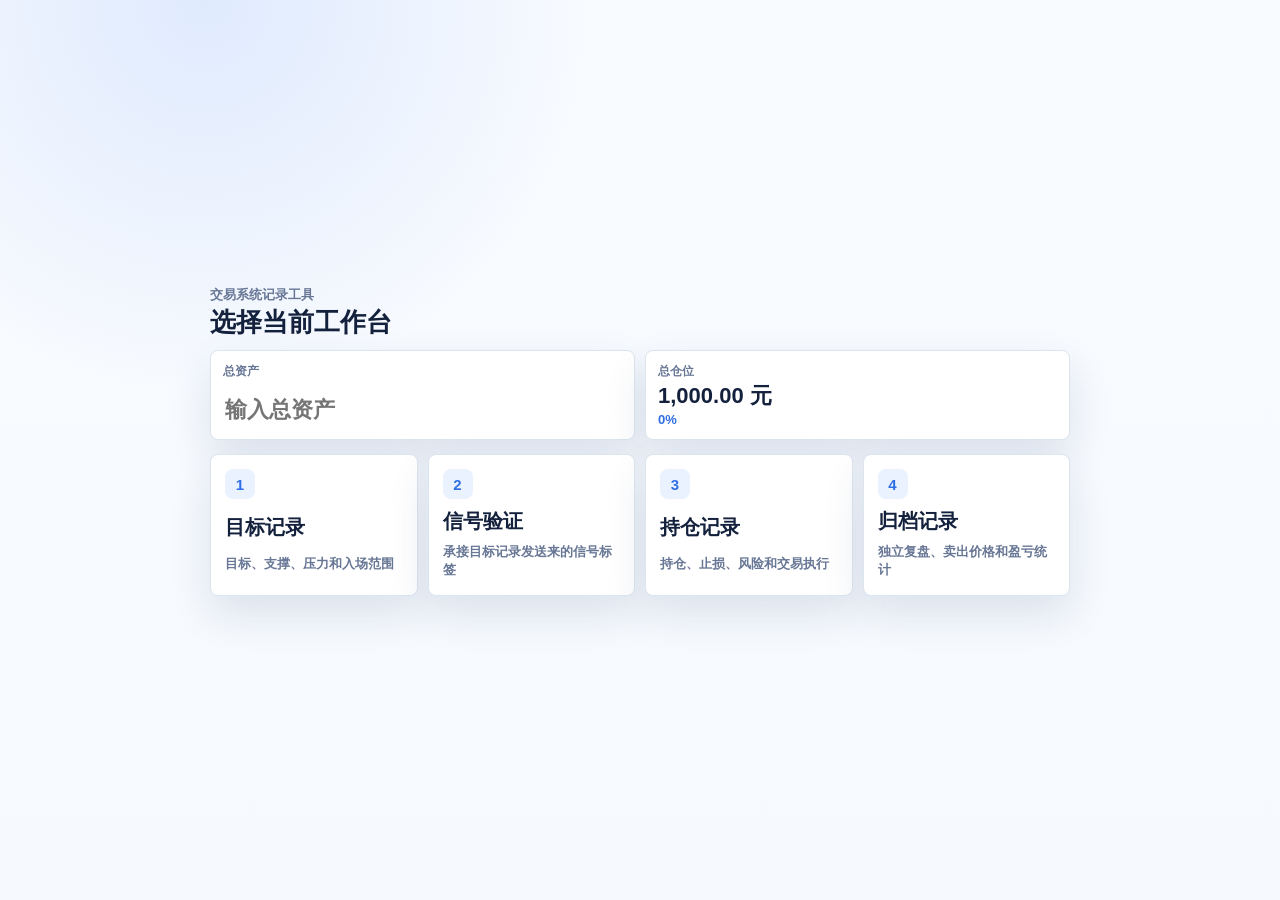
==== commit 962b5c28: "Add files via upload" ====
--- a/index.html
+++ b/index.html
@@ -1,4 +1,4 @@
-<!doctype html>
+﻿<!doctype html>
 <html lang="zh-CN">
 <head>
   <meta charset="utf-8">
@@ -10,2468 +10,58 @@
   <link rel="manifest" href="./manifest.webmanifest">
   <link rel="icon" href="./icon.svg" type="image/svg+xml">
   <link rel="apple-touch-icon" href="./icon.svg">
+  <link rel="stylesheet" href="./src/styles/app.css">
   <title>交易记录生成器</title>
-  <style>
-    :root {
-      color-scheme: light;
-      --page: #f6f9fd;
-      --ink: #14213d;
-      --muted: #687795;
-      --line: #e2e8f2;
-      --panel: #172a4b;
-      --field: rgba(255, 255, 255, 0.08);
-      --field-soft: rgba(255, 255, 255, 0.11);
-      --accent: #2f6fe4;
-      --accent-soft: #eaf2ff;
-      --side: rgba(255, 255, 255, 0.82);
-      --good: #34b685;
-      --bad: #ef476f;
-      --paper: #ffffff;
-      --shadow: 0 18px 42px rgba(27, 55, 104, 0.12);
-      font-family: -apple-system, BlinkMacSystemFont, "SF Pro Display", "PingFang SC", "Microsoft YaHei", sans-serif;
-    }
-
-    * {
-      box-sizing: border-box;
-      -webkit-tap-highlight-color: transparent;
-    }
-
-    html {
-      touch-action: manipulation;
-      -webkit-text-size-adjust: 100%;
-      text-size-adjust: 100%;
-    }
-
-    html,
-    body {
-      margin: 0;
-      min-height: 100%;
-      background:
-        radial-gradient(circle at 16% 0%, rgba(73, 132, 246, 0.14), transparent 28%),
-        linear-gradient(180deg, #f8fbff 0%, var(--page) 100%);
-      color: var(--ink);
-    }
-
-    body {
-      padding: max(12px, env(safe-area-inset-top)) 10px max(24px, env(safe-area-inset-bottom)) 92px;
-      font-size: 15px;
-      touch-action: manipulation;
-    }
-
-    button,
-    input,
-    select,
-    textarea {
-      font: inherit;
-    }
-
-    button {
-      border: 0;
-      cursor: pointer;
-    }
-
-    .app {
-      width: min(100%, 940px);
-      margin: 0 auto;
-    }
-
-    .layout {
-      display: grid;
-      grid-template-columns: 244px minmax(0, 1fr);
-      gap: 18px;
-      align-items: start;
-      width: min(100%, 1180px);
-      margin: 0 auto;
-    }
-
-    .side-backdrop {
-      display: none;
-    }
-
-    .sidebar {
-      position: sticky;
-      top: max(12px, env(safe-area-inset-top));
-      height: calc(100vh - 24px - env(safe-area-inset-top));
-      padding: 12px;
-      border: 1px solid rgba(199, 211, 229, 0.72);
-      border-radius: 12px;
-      background: var(--side);
-      backdrop-filter: blur(18px);
-      box-shadow: var(--shadow);
-      overflow: auto;
-      font-size: 22.5px;
-    }
-
-    .side-title {
-      display: flex;
-      align-items: center;
-      justify-content: space-between;
-      gap: 8px;
-      margin-bottom: 12px;
-      font-weight: 900;
-      color: var(--ink);
-    }
-
-    .side-toggle {
-      flex: 0 0 auto;
-      min-width: 34px;
-      height: 30px;
-      padding: 0 8px;
-      border-radius: 8px;
-      border: 1px solid #d6e0ef;
-      background: #fff;
-      color: var(--ink);
-      font-size: 19.5px;
-      font-weight: 900;
-    }
-
-    .side-actions {
-      display: grid;
-      grid-template-columns: 1fr 1fr 1fr;
-      gap: 8px;
-      margin-bottom: 10px;
-    }
-
-    body.calc-sidebar-mode .side-actions {
-      display: none;
-    }
-
-    .side-actions button {
-      min-height: 32px;
-      border-radius: 8px;
-      border: 1px solid #d6e0ef;
-      background: rgba(255, 255, 255, 0.9);
-      color: var(--ink);
-      font-size: 15px;
-      font-weight: 900;
-    }
-
-    .side-actions button:first-child {
-      background: linear-gradient(180deg, #4b86ff, #2f6fe4);
-      border-color: #2f6fe4;
-      color: #fff;
-    }
-
-    .side-actions button.is-active {
-      background: #fff4df;
-      border-color: #ffd89b;
-      color: #9a5c00;
-    }
-
-    .record-list {
-      display: flex;
-      flex-direction: column;
-      gap: 8px;
-      align-content: flex-start;
-    }
-
-    .record-pill {
-      position: relative;
-      display: grid;
-      gap: 8px;
-      width: 100%;
-      max-width: 100%;
-      min-height: 34px;
-      padding: 10px;
-      border: 1px solid #d6e0ef;
-      border-radius: 10px;
-      background: #fff;
-      color: #304052;
-      text-align: left;
-      overflow: hidden;
-      cursor: pointer;
-    }
-
-    .record-pill.is-active {
-      border-color: #2f6fe4;
-      background: linear-gradient(180deg, #4b86ff, #2f6fe4);
-      color: #fff;
-      box-shadow: 0 8px 18px rgba(47, 111, 228, 0.28);
-    }
-
-    .record-pill.is-breakout {
-      border-color: #ffd2dc;
-      background: linear-gradient(180deg, #fff8fa, #fff0f4);
-    }
-
-    .record-pill.is-pullback {
-      border-color: #cfe0ff;
-      background: linear-gradient(180deg, #f8fbff, #eef5ff);
-    }
-
-    .record-pill.is-breakout.is-active {
-      border-color: #ef476f;
-      background: linear-gradient(180deg, #ff6b8a, #d9234e);
-      box-shadow: 0 8px 18px rgba(217, 35, 78, 0.28);
-    }
-
-    .record-pill.is-pullback.is-active {
-      border-color: #2f6fe4;
-      background: linear-gradient(180deg, #4b86ff, #2f6fe4);
-      box-shadow: 0 8px 18px rgba(47, 111, 228, 0.28);
-    }
-
-    .record-pill.is-risk-marked {
-      border-color: #ffd452;
-      background: linear-gradient(180deg, #fff8cf, #ffe77a);
-      color: #1b2a43;
-      box-shadow: 0 8px 18px rgba(230, 173, 0, 0.2);
-    }
-
-    .record-pill.is-risk-marked.is-active {
-      border-color: #e6a700;
-      background: linear-gradient(180deg, #ffd452, #d59100);
-      color: #1b2a43;
-      box-shadow: 0 8px 18px rgba(213, 145, 0, 0.28);
-    }
-
-    .record-pill.is-risk-marked .record-meta,
-    .record-pill.is-risk-marked .record-line span,
-    .record-pill.is-risk-marked .record-detail,
-    .record-pill.is-risk-marked.is-active .record-meta,
-    .record-pill.is-risk-marked.is-active .record-line span,
-    .record-pill.is-risk-marked.is-active .record-detail {
-      color: #5f5124;
-    }
-
-    .record-pill.is-risk-marked .logic-badge,
-    .record-pill.is-risk-marked.is-active .logic-badge {
-      background: rgba(255, 255, 255, 0.72);
-      color: #9a5c00;
-    }
-
-    .record-pill.is-dynamic-stop {
-      border-color: #ffb7cf;
-      background: linear-gradient(180deg, #fff3f8, #ffd9e6);
-      color: #00A2FF;
-      box-shadow: 0 8px 18px rgba(223, 69, 121, 0.18);
-    }
-
-    .record-pill.is-dynamic-stop.is-active {
-      border-color: #ef476f;
-      background: linear-gradient(180deg, #ff6b8a, #d9234e);
-      color: #fff;
-      box-shadow: 0 8px 18px rgba(217, 35, 78, 0.28);
-    }
-
-    .record-pill.is-dynamic-stop .record-meta,
-    .record-pill.is-dynamic-stop .record-title,
-    .record-pill.is-dynamic-stop .record-name,
-    .record-pill.is-dynamic-stop .record-line span,
-    .record-pill.is-dynamic-stop .record-line strong,
-    .record-pill.is-dynamic-stop .record-detail,
-    .record-pill.is-dynamic-stop .record-compact {
-      color: #00A2FF;
-    }
-
-    .record-pill.is-dynamic-stop .logic-badge {
-      background: rgba(255, 255, 255, 0.76);
-      color: #c62663;
-    }
-
-    .record-pill.is-dynamic-stop.is-active .logic-badge {
-      background: rgba(255, 255, 255, 0.22);
-      color: #FFFFFF;
-    }
-
-    .record-title {
-      display: flex;
-      align-items: center;
-      gap: 6px;
-      padding-right: 28px;
-      min-width: 0;
-      overflow: hidden;
-      font-size: 21px;
-      font-weight: 900;
-    }
-
-    .record-name {
-      min-width: 0;
-      overflow: hidden;
-      text-overflow: ellipsis;
-      white-space: nowrap;
-    }
-
-    .logic-badge {
-      flex: 0 0 auto;
-      padding: 2px 6px;
-      border-radius: 999px;
-      font-size: 16.5px;
-      font-weight: 900;
-      line-height: 1.25;
-    }
-
-    .logic-badge.is-breakout {
-      background: #fff1f3;
-      color: #d9234e;
-    }
-
-    .logic-badge.is-pullback {
-      background: #eaf2ff;
-      color: #2f6fe4;
-    }
-
-    .record-pill.is-active .logic-badge.is-breakout {
-      background: rgba(255, 255, 255, 0.22);
-      color: #ffd9e1;
-    }
-
-    .record-pill.is-active .logic-badge.is-pullback {
-      background: rgba(255, 255, 255, 0.22);
-      color: #d8e7ff;
-    }
-
-    .record-pill.is-risk-marked.is-active .logic-badge {
-      background: rgba(255, 255, 255, 0.72);
-      color: #9a5c00;
-    }
-
-    .record-meta {
-      color: var(--muted);
-      font-size: 18px;
-      font-weight: 800;
-    }
-
-    .record-compact {
-      display: none;
-    }
-
-    .record-pill.is-active .record-meta,
-    .record-pill.is-active .record-line span,
-    .record-pill.is-active .record-detail {
-      color: rgba(255, 255, 255, 0.82);
-    }
-
-    .record-pill.is-risk-marked.is-active .record-meta,
-    .record-pill.is-risk-marked.is-active .record-line span,
-    .record-pill.is-risk-marked.is-active .record-detail {
-      color: #5f5124;
-    }
-
-    .record-pill.is-dynamic-stop.is-active .record-meta,
-    .record-pill.is-dynamic-stop.is-active .record-title,
-    .record-pill.is-dynamic-stop.is-active .record-name,
-    .record-pill.is-dynamic-stop.is-active .record-line span,
-    .record-pill.is-dynamic-stop.is-active .record-line strong,
-    .record-pill.is-dynamic-stop.is-active .record-detail,
-    .record-pill.is-dynamic-stop.is-active .record-compact,
-    .record-pill.is-dynamic-stop.is-active .record-compact-name {
-      color: #FFFFFF;
-    }
-
-    .record-detail {
-      display: grid;
-      grid-template-columns: 1fr 1fr;
-      gap: 6px 10px;
-      padding-right: 34px;
-      color: #2c3f5f;
-      font-size: 18px;
-      line-height: 1.25;
-    }
-
-    .record-line {
-      min-width: 0;
-    }
-
-    .record-line span {
-      display: block;
-      color: var(--muted);
-      font-size: 16.5px;
-      font-weight: 700;
-    }
-
-    .record-line strong {
-      display: block;
-      min-width: 0;
-      overflow: hidden;
-      text-overflow: ellipsis;
-      white-space: nowrap;
-      font-size: 19.5px;
-      font-weight: 900;
-    }
-
-    .record-actions {
-      position: absolute;
-      top: 4px;
-      right: 4px;
-      z-index: 4;
-      display: flex;
-      gap: 6px;
-    }
-
-    .record-delete,
-    .record-archive {
-      display: grid;
-      place-items: center;
-      width: 34px;
-      height: 34px;
-      border-radius: 7px;
-      background: #fff1f4;
-      color: #bd284d;
-      border: 1px solid #ffd3dd;
-      font-size: 24px;
-      font-weight: 900;
-      line-height: 1;
-      touch-action: manipulation;
-    }
-
-    .record-archive {
-      background: #eef6ff;
-      color: #245bc9;
-      border-color: #cfe0ff;
-      font-size: 18px;
-    }
-
-    .record-pill.is-active .record-delete {
-      background: rgba(255, 255, 255, 0.18);
-      border-color: rgba(255, 255, 255, 0.24);
-      color: #fff;
-    }
-
-    .record-pill.is-active .record-archive {
-      background: rgba(255, 255, 255, 0.18);
-      border-color: rgba(255, 255, 255, 0.24);
-      color: #fff;
-    }
-
-    .trial-pill {
-      gap: 5px;
-      padding: 8px 42px 8px 9px;
-    }
-
-    .trial-pill .record-title {
-      padding-right: 0;
-      font-size: 18px;
-    }
-
-    .trial-metrics {
-      display: flex;
-      flex-wrap: wrap;
-      gap: 5px;
-      color: #2c3f5f;
-      font-size: 15px;
-      font-weight: 900;
-      line-height: 1.2;
-    }
-
-    .trial-metrics span {
-      min-width: 0;
-      padding: 3px 5px;
-      border-radius: 6px;
-      background: rgba(255, 255, 255, 0.72);
-      white-space: nowrap;
-    }
-
-    .trial-pill.is-active .trial-metrics {
-      color: rgba(255, 255, 255, 0.9);
-    }
-
-    .trial-pill.is-active .trial-metrics span {
-      background: rgba(255, 255, 255, 0.16);
-    }
-
-    .record-pill.is-archived {
-      opacity: 0.82;
-      filter: grayscale(0.2);
-    }
-
-    .record-pill.is-time-stop-warning,
-    .record-pill.is-time-stop-warning.is-active {
-      border-color: #B46600;
-      background: #B46600;
-      color: #fff;
-      box-shadow: 0 8px 18px rgba(180, 102, 0, 0.28);
-    }
-
-    .record-pill.is-time-stop-warning .record-meta,
-    .record-pill.is-time-stop-warning .record-title,
-    .record-pill.is-time-stop-warning .record-name,
-    .record-pill.is-time-stop-warning .record-line span,
-    .record-pill.is-time-stop-warning .record-line strong,
-    .record-pill.is-time-stop-warning .record-detail,
-    .record-pill.is-time-stop-warning .record-compact,
-    .record-pill.is-time-stop-warning .record-compact-name {
-      color: #fff;
-    }
-
-    .record-sort {
-      position: absolute;
-      right: 4px;
-      bottom: 4px;
-      z-index: 4;
-      display: grid;
-      gap: 8px;
-    }
-
-    .record-sort button {
-      display: grid;
-      place-items: center;
-      width: 34px;
-      height: 34px;
-      border-radius: 7px;
-      background: #f1f5fb;
-      color: #56657d;
-      border: 1px solid #d6e0ef;
-      font-size: 20px;
-      font-weight: 900;
-      line-height: 1;
-      touch-action: manipulation;
-    }
-
-    .record-pill.is-active .record-sort button {
-      background: rgba(255, 255, 255, 0.18);
-      border-color: rgba(255, 255, 255, 0.24);
-      color: #fff;
-    }
-
-    .record-sort button.is-highlight {
-      background: linear-gradient(180deg, #4b86ff, #2f6fe4);
-      border-color: #2f6fe4;
-      color: #fff;
-    }
-
-    .record-pill.is-active .record-sort button.is-highlight {
-      background: rgba(255, 255, 255, 0.34);
-      border-color: rgba(255, 255, 255, 0.42);
-      color: #fff;
-    }
-
-    .record-sort button[hidden] {
-      display: none;
-    }
-
-    .empty-records {
-      color: var(--muted);
-      font-size: 19.5px;
-      line-height: 1.5;
-    }
-
-    .toolbar {
-      position: fixed;
-      top: max(12px, env(safe-area-inset-top));
-      left: 10px;
-      z-index: 100;
-      display: grid;
-      grid-template-columns: 1fr;
-      gap: 8px;
-      width: 72px;
-      padding: 8px;
-      border: 1px solid rgba(217, 225, 234, 0.9);
-      border-radius: 12px;
-      background: rgba(246, 249, 253, 0.94);
-      box-shadow: var(--shadow);
-      backdrop-filter: blur(14px);
-    }
-
-    .toolbar button {
-      min-height: 40px;
-      padding: 0 6px;
-      border-radius: 8px;
-      background: linear-gradient(180deg, #4b86ff, #2f6fe4);
-      color: #fff;
-      font-weight: 700;
-      white-space: normal;
-      line-height: 1.15;
-    }
-
-    .toolbar .secondary {
-      background: rgba(255, 255, 255, 0.9);
-      color: var(--ink);
-      border: 1px solid #d4d9e2;
-    }
-
-    #calcBtn {
-      grid-row: span 2;
-      min-height: 88px;
-    }
-
-    .sheet {
-      background: var(--paper);
-      border: 1px solid rgba(217, 225, 234, 0.8);
-      border-radius: 10px;
-      overflow: hidden;
-      box-shadow: var(--shadow);
-    }
-
-    .risk-grid {
-      display: grid;
-      grid-template-columns: 1fr 1fr;
-      border-bottom: 1px solid var(--line);
-      background: #fff;
-    }
-
-    .archive-review-grid {
-      display: none;
-      grid-template-columns: 1fr 1fr;
-      border-bottom: 1px solid var(--line);
-      background: #fff;
-    }
-
-    body.archive-review-mode .risk-grid {
-      display: none;
-    }
-
-    body.archive-review-mode .archive-review-grid {
-      display: grid;
-    }
-
-    .risk-field {
-      display: grid;
-      grid-template-columns: auto minmax(0, 1fr);
-      align-items: center;
-      min-height: 46px;
-      border-right: 1px solid var(--line);
-    }
-
-    .archive-review-field {
-      display: grid;
-      gap: 3px;
-      min-height: 46px;
-      padding: 6px 14px;
-      border-right: 1px solid var(--line);
-      color: var(--ink);
-      font-weight: 900;
-    }
-
-    .archive-review-field.full {
-      grid-column: 1 / -1;
-      border-right: 0;
-      border-bottom: 1px solid var(--line);
-    }
-
-    .archive-review-total {
-      grid-column: 1 / -1;
-      display: grid;
-      grid-template-columns: 1fr 1fr;
-      min-height: 46px;
-      border-bottom: 1px solid var(--line);
-      color: var(--ink);
-      font-weight: 900;
-    }
-
-    .archive-review-total label {
-      display: grid;
-      gap: 3px;
-      min-width: 0;
-      padding: 6px 14px;
-    }
-
-    .archive-review-total label:first-child {
-      border-right: 1px solid var(--line);
-    }
-
-    .archive-review-field:nth-child(2n + 1) {
-      border-right: 0;
-    }
-
-    .archive-review-field span,
-    .archive-review-total span {
-      color: var(--muted);
-      font-size: 12px;
-      font-weight: 800;
-    }
-
-    .archive-review-field input,
-    .archive-review-field textarea,
-    .archive-review-total input {
-      width: 100%;
-      min-height: 28px;
-      border: 0;
-      outline: 0;
-      resize: vertical;
-      background: transparent;
-      color: var(--ink);
-      font: inherit;
-      font-size: 14px;
-      font-weight: 800;
-    }
-
-    .risk-field:last-child {
-      border-right: 0;
-    }
-
-    .risk-field:nth-child(2n) {
-      border-right: 0;
-    }
-
-    .risk-field:nth-child(-n + 2) {
-      border-bottom: 1px solid var(--line);
-    }
-
-    .risk-field label {
-      padding-left: 14px;
-      font-weight: 900;
-      white-space: nowrap;
-    }
-
-    .risk-field label small {
-      margin-left: 5px;
-      color: #7f8aa1;
-      font-size: 11px;
-      font-weight: 900;
-    }
-
-    .risk-field input {
-      width: 100%;
-      min-width: 0;
-      border: 0;
-      background: transparent;
-      padding: 8px 10px;
-      color: var(--ink);
-      font-weight: 900;
-      outline: 0;
-    }
-
-    .risk-field.is-warning {
-      background: #fff3a6;
-    }
-
-    .risk-field.is-warning input {
-      color: #d9234e;
-    }
-
-    .risk-field.output input {
-      color: #245bc9;
-    }
-
-    .risk-output-line {
-      display: grid;
-      grid-template-columns: minmax(0, 1fr) auto;
-      align-items: center;
-      min-width: 0;
-    }
-
-    .risk-output-line small {
-      padding-right: 10px;
-      color: #7f8aa1;
-      font-size: 11px;
-      font-weight: 900;
-      white-space: nowrap;
-    }
-
-    .meta-grid {
-      display: grid;
-      grid-template-columns: 0.85fr 1fr;
-      border-bottom: 1px solid var(--line);
-      background: rgba(255, 255, 255, 0.78);
-    }
-
-    .meta-field {
-      display: grid;
-      grid-template-columns: auto 1fr;
-      align-items: center;
-      min-height: 52px;
-      border-right: 1px solid var(--line);
-    }
-
-    .meta-field:last-child {
-      border-right: 0;
-    }
-
-    .meta-field.symbol-field {
-      grid-column: 1 / -1;
-      grid-template-columns: auto minmax(0, 1fr) auto;
-      row-gap: 8px;
-      border-right: 0;
-      border-bottom: 1px solid var(--line);
-    }
-
-    .meta-field.symbol-field.is-risk-marked {
-      background: #fff3a6;
-    }
-
-    .symbol-label {
-      padding-left: 16px;
-      font-weight: 800;
-      white-space: nowrap;
-    }
-
-    .risk-mark-toggle {
-      min-height: 34px;
-      margin-right: 10px;
-      padding: 0 10px;
-      border-radius: 8px;
-      background: var(--accent-soft);
-      color: #245bc9;
-      font-weight: 900;
-      white-space: nowrap;
-    }
-
-    .risk-mark-toggle[aria-pressed="true"] {
-      background: #ffedf1;
-      color: #d9234e;
-      box-shadow: inset 0 0 0 1px #ffb8c8;
-    }
-
-    .risk-note-wrap {
-      display: none;
-      grid-column: 1 / -1;
-      padding: 0 10px 8px 16px;
-    }
-
-    .meta-field.symbol-field.is-risk-marked .risk-note-wrap {
-      display: block;
-    }
-
-    .risk-note-wrap textarea {
-      display: block;
-      width: 100%;
-      min-height: 36px;
-      border: 1px solid #f5d979;
-      border-radius: 8px;
-      padding: 8px 10px;
-      background: rgba(255, 255, 255, 0.74);
-      color: var(--ink);
-      font: inherit;
-      font-weight: 700;
-      line-height: 1.35;
-      outline: 0;
-      resize: none;
-      overflow: hidden;
-    }
-
-    .meta-field.time-field {
-      border-right: 0;
-    }
-
-    .meta-field.code-field {
-      grid-template-columns: 1fr;
-    }
-
-    .meta-field.full-row {
-      grid-column: 1 / -1;
-      border-top: 1px solid var(--line);
-      border-right: 0;
-    }
-
-    .meta-field label {
-      padding-left: 16px;
-      font-weight: 800;
-      white-space: nowrap;
-    }
-
-    .time-stop-toggle {
-      min-height: 34px;
-      margin-left: 10px;
-      padding: 0 10px;
-      border-radius: 8px;
-      background: var(--accent-soft);
-      color: #245bc9;
-      font-weight: 900;
-      white-space: nowrap;
-    }
-
-    .time-stop-toggle[aria-pressed="false"] {
-      background: #eef2f7;
-      color: var(--muted);
-      box-shadow: inset 0 0 0 1px #d7deea;
-    }
-
-    .meta-field.is-disabled {
-      background: #f0f3f7;
-      color: #8b97a8;
-    }
-
-    .meta-field.is-disabled select {
-      display: none;
-      color: #9aa5b6;
-      opacity: 0.72;
-    }
-
-    .meta-field.is-time-warning {
-      background: #fff3a6;
-    }
-
-    .meta-field.is-time-warning .time-stop-toggle {
-      background: #ffedf1;
-      color: #d9234e;
-      box-shadow: inset 0 0 0 1px #ffb8c8;
-    }
-
-    .meta-field.is-time-warning select {
-      color: #d9234e;
-      font-weight: 900;
-    }
-
-    .meta-field input,
-    .meta-field select {
-      width: 100%;
-      min-width: 0;
-      border: 0;
-      background: transparent;
-      padding: 8px 12px;
-      font-weight: 700;
-      color: var(--ink);
-      outline: 0;
-    }
-
-    .time-combo {
-      display: grid;
-      grid-template-columns: minmax(0, 1fr) auto auto;
-      align-items: center;
-      gap: 8px;
-      width: 100%;
-      min-width: 0;
-      padding-right: 10px;
-    }
-
-    .time-combo input,
-    .time-combo select {
-      padding-left: 0;
-      padding-right: 0;
-    }
-
-    .time-stop-label {
-      color: var(--muted);
-      font-size: 13px;
-      font-weight: 800;
-      white-space: nowrap;
-    }
-
-    .calculator {
-      display: grid;
-      grid-template-columns: 1fr 1fr;
-      gap: 10px;
-      padding: 12px 0 0;
-    }
-
-    .dark-panel {
-      min-height: 176px;
-      padding: 12px;
-      border-radius: 10px;
-      background:
-        radial-gradient(circle at 14% 8%, rgba(80, 132, 245, 0.3), transparent 32%),
-        linear-gradient(145deg, #223d70, #0f213e 72%);
-      color: #d7dde5;
-      box-shadow: inset 0 1px 0 rgba(255, 255, 255, 0.08), 0 14px 28px rgba(17, 35, 66, 0.14);
-    }
-
-    .dark-panel.summary {
-      grid-column: 1 / -1;
-      min-height: 172px;
-      display: grid;
-      align-content: stretch;
-      gap: 0;
-      background: rgba(255, 255, 255, 0.94);
-      color: var(--ink);
-    }
-
-    .field-card {
-      display: grid;
-      grid-template-columns: minmax(0, 1fr) auto;
-      align-items: center;
-      min-height: 76px;
-      margin-bottom: 10px;
-      padding: 12px;
-      border-radius: 8px;
-      background: var(--field);
-      color: #e6eefb;
-      box-shadow: inset 0 0 0 1px rgba(255, 255, 255, 0.08);
-    }
-
-    .field-card::before {
-      display: none;
-    }
-
-    .field-card input {
-      grid-column: 2;
-      grid-row: 2;
-      min-width: 0;
-      width: 100%;
-      border: 0;
-      outline: 0;
-      background: transparent;
-      color: #f8fafc;
-      font-size: 28px;
-      text-align: left;
-      font-weight: 800;
-    }
-
-    .field-card .label {
-      grid-column: 2;
-      grid-row: 1;
-      white-space: nowrap;
-      font-size: 15px;
-      font-weight: 800;
-    }
-
-    .field-card .label small {
-      margin-left: 6px;
-      color: #b8c0cb;
-      font-size: 11px;
-      font-weight: 800;
-    }
-
-    .field-card > span:not(.label):not(.sub) {
-      grid-column: 3;
-      grid-row: 1 / span 2;
-      color: #e6eefb;
-      font-weight: 800;
-    }
-
-    .field-card .sub {
-      grid-column: 3;
-      grid-row: 2;
-      text-align: right;
-      color: #b8c0cb;
-      font-size: 11px;
-      font-weight: 700;
-      padding-top: 2px;
-    }
-
-    .field-card.combo-card {
-      grid-template-columns: 1fr 1fr;
-      gap: 10px;
-    }
-
-    .field-card.combo-card:has(#stopPrice) {
-      grid-template-columns: minmax(0, 1fr);
-    }
-
-    .field-card.combo-card:has(#stopPrice) label:has(#dynamicStopPrice) {
-      display: none;
-    }
-
-    body.dynamic-stop-active .field-card.combo-card:has(#entryPrice) {
-      grid-template-columns: minmax(0, 1fr);
-    }
-
-    body.dynamic-stop-active .field-card.combo-card:has(#entryPrice) label:has(#entryPrice),
-    body.dynamic-stop-active .field-card.combo-card:has(#stopPrice) label:has(#stopPrice) {
-      display: none;
-    }
-
-    body.dynamic-stop-active .field-card.combo-card:has(#entryPrice) label:has(#currentPrice),
-    body.dynamic-stop-active .field-card.combo-card:has(#stopPrice) label:has(#dynamicStopPrice) {
-      display: grid;
-    }
-
-    .field-mini {
-      display: grid;
-      grid-template-columns: minmax(0, 1fr) auto;
-      gap: 6px;
-      align-items: end;
-      min-width: 0;
-    }
-
-    .field-mini .label {
-      grid-column: 1 / -1;
-      grid-row: auto;
-    }
-
-    .field-mini input {
-      grid-column: 1;
-      grid-row: auto;
-    }
-
-    .field-mini span:not(.label) {
-      grid-column: 2;
-      grid-row: auto;
-      color: #e6eefb;
-      font-weight: 800;
-    }
-
-    .chip-row {
-      display: flex;
-      gap: 6px;
-      min-height: 30px;
-      margin-bottom: 8px;
-      padding: 6px;
-      border-radius: 7px;
-      background: var(--field-soft);
-      overflow-x: auto;
-      scrollbar-width: none;
-    }
-
-    .chip-row::-webkit-scrollbar {
-      display: none;
-    }
-
-    .batch-tabs {
-      display: grid;
-      grid-template-columns: repeat(3, minmax(0, 1fr));
-      gap: 6px;
-      margin-bottom: 6px;
-      padding: 4px;
-      border-radius: 7px;
-      background: var(--field-soft);
-    }
-
-    .batch-tabs button {
-      min-height: 30px;
-      border-radius: 8px;
-      background: rgba(255, 255, 255, 0.1);
-      color: #cfd6df;
-      font-size: 13px;
-      font-weight: 900;
-    }
-
-    .batch-tabs button.is-active {
-      background: var(--accent-soft);
-      color: #245bc9;
-    }
-
-    .chip {
-      flex: 0 0 auto;
-      min-height: 22px;
-      padding: 2px 8px;
-      border: 1px solid rgba(255, 255, 255, 0.14);
-      border-radius: 7px;
-      background: rgba(255, 255, 255, 0.04);
-      color: #cfd6df;
-      font-size: 12px;
-      font-weight: 700;
-    }
-
-    .dynamic-stop {
-      display: grid;
-      gap: 8px;
-      margin-bottom: 10px;
-      padding: 12px;
-      border-radius: 8px;
-      background: var(--field);
-      box-shadow: inset 0 0 0 1px rgba(255, 255, 255, 0.08);
-    }
-
-    .dynamic-stop-head {
-      display: flex;
-      align-items: center;
-      gap: 8px;
-      min-width: 0;
-    }
-
-    .dynamic-stop-label {
-      flex: 0 0 auto;
-      min-height: 30px;
-      padding: 0 10px;
-      border-radius: 8px;
-      background: var(--accent-soft);
-      color: #245bc9;
-      font-size: 15px;
-      font-weight: 800;
-    }
-
-    .dynamic-stop-label[aria-pressed="false"] {
-      background: rgba(255, 255, 255, 0.1);
-      color: #b8c0cb;
-      box-shadow: inset 0 0 0 1px rgba(255, 255, 255, 0.12);
-    }
-
-    .dynamic-stop.is-disabled {
-      background: rgba(255, 255, 255, 0.05);
-      color: #9aa5b6;
-    }
-
-    .dynamic-stop.is-disabled .dynamic-stop-body {
-      display: none;
-    }
-
-    .dynamic-stop.is-disabled #dynamicStopList {
-      display: none;
-    }
-
-    #dynamicStopList {
-      flex: 1 1 auto;
-      align-items: center;
-      min-width: 0;
-      min-height: 30px;
-      margin-bottom: 0;
-    }
-
-    #dynamicStopList .note-tag {
-      min-width: 0;
-      max-width: 100%;
-    }
-
-    .dynamic-stop .tag-control,
-    .dynamic-stop .new-tag {
-      margin-bottom: 0;
-    }
-
-    .summary-row {
-      display: grid;
-      grid-template-columns: 42px 1fr auto auto;
-      align-items: baseline;
-      gap: 12px;
-      padding: 9px 18px;
-      border-bottom: 1px solid var(--line);
-    }
-
-    .summary-row:last-child {
-      border-bottom: 0;
-    }
-
-    .summary-row::before {
-      content: attr(data-icon);
-      display: grid;
-      place-items: center;
-      align-self: center;
-      width: 28px;
-      height: 28px;
-      border-radius: 7px;
-      background: linear-gradient(180deg, #5e95ff, #2f6fe4);
-      color: #fff;
-      font-size: 14px;
-      font-weight: 900;
-    }
-
-    .summary-row span:first-child {
-      color: #34425c;
-      font-weight: 700;
-    }
-
-    .summary-row strong {
-      color: #12234a;
-      font-size: 20px;
-      text-align: right;
-    }
-
-    .summary-row small {
-      display: block;
-      color: var(--muted);
-      font-size: 11px;
-      text-align: right;
-    }
-
-    .summary-row small.real-ratio {
-      color: #d9234e;
-      font-weight: 900;
-      white-space: nowrap;
-    }
-
-    #calcEntryRange {
-      white-space: pre-line;
-      line-height: 1.18;
-      text-align: left;
-    }
-
-    .summary-row.entry-range-row {
-      grid-template-columns: 42px minmax(0, 1fr);
-    }
-
-    .summary-row.entry-range-row strong {
-      text-align: left;
-    }
-
-    .summary-row.is-risk-warning {
-      background: #fff3a6;
-    }
-
-    .summary-row.is-risk-warning span,
-    .summary-row.is-risk-warning strong,
-    .summary-row.is-risk-warning small {
-      color: #d9234e;
-    }
-
-    .summary-row.is-hidden {
-      display: none;
-    }
-
-    .matrix {
-      width: 100%;
-      border-collapse: collapse;
-      table-layout: fixed;
-      border-top: 1px solid var(--line);
-      background: #fff;
-    }
-
-    .matrix th,
-    .matrix td {
-      border-right: 1px solid var(--line);
-      border-bottom: 1px solid var(--line);
-      vertical-align: top;
-    }
-
-    .matrix th:last-child,
-    .matrix td:last-child {
-      border-right: 0;
-    }
-
-    .matrix thead th {
-      height: 46px;
-      padding: 10px 8px;
-      font-size: 13px;
-      text-align: center;
-      font-weight: 800;
-    }
-
-    .logic-head {
-      width: 118px;
-      font-size: 18px !important;
-    }
-
-    .logic-choice {
-      width: 100%;
-      height: 34px;
-      border-radius: 8px;
-      background: transparent;
-      color: var(--ink);
-      font-weight: 900;
-    }
-
-    .logic-choice.is-active {
-      background: var(--accent-soft);
-      color: #2f6fe4;
-      box-shadow: inset 0 0 0 1px rgba(47, 111, 228, 0.18);
-    }
-
-    .matrix[data-logic="breakout"] tbody .pullback-col,
-    .matrix[data-logic="pullback"] tbody .breakout-col {
-      display: none;
-    }
-
-    .row-title {
-      width: 118px;
-      padding: 0 8px;
-      text-align: center;
-      vertical-align: middle !important;
-      font-size: 18px;
-      line-height: 1.15;
-      font-weight: 900;
-      white-space: pre-line;
-    }
-
-    .row-title span {
-      display: inline-block;
-      align-items: center;
-      text-align: left;
-      white-space: nowrap;
-    }
-
-    .row-title span::before {
-      display: none;
-    }
-
-    .cell-box {
-      min-height: 170px;
-      padding: 12px;
-    }
-
-    .tag-control {
-      display: grid;
-      grid-template-columns: 1fr auto;
-      gap: 6px;
-      margin-bottom: 8px;
-    }
-
-    .tag-control select,
-    .new-tag input {
-      width: 100%;
-      min-width: 0;
-      height: 34px;
-      border: 1px solid #dce4ef;
-      border-radius: 7px;
-      background: rgba(255, 255, 255, 0.92);
-      color: var(--ink);
-      padding: 0 8px;
-      outline: 0;
-    }
-
-    .tag-control button,
-    .new-tag button {
-      width: 34px;
-      height: 34px;
-      border-radius: 7px;
-      background: #f4f7fc;
-      border: 1px solid #dce4ef;
-      color: #1c376b;
-      font-size: 20px;
-      font-weight: 900;
-    }
-
-    .new-tag {
-      display: none;
-      grid-template-columns: 1fr auto;
-      gap: 6px;
-      margin-bottom: 8px;
-    }
-
-    .new-tag.is-open {
-      display: grid;
-    }
-
-    .tag-list {
-      display: flex;
-      flex-wrap: wrap;
-      gap: 6px;
-      min-height: 32px;
-      margin-bottom: 8px;
-    }
-
-    .note-tag {
-      display: inline-flex;
-      align-items: center;
-      gap: 4px;
-      max-width: 100%;
-      padding: 4px 7px;
-      border-radius: 999px;
-      background: var(--accent-soft);
-      color: #245bc9;
-      font-size: 12px;
-      font-weight: 800;
-    }
-
-    .note-tag button {
-      width: 18px;
-      height: 18px;
-      border-radius: 50%;
-      background: rgba(47, 111, 228, 0.16);
-      color: #245bc9;
-      line-height: 18px;
-      font-size: 12px;
-    }
-
-    .subpage {
-      position: fixed;
-      inset: 0;
-      z-index: 60;
-      display: none;
-      padding: max(14px, env(safe-area-inset-top)) 12px max(18px, env(safe-area-inset-bottom));
-      background: rgba(246, 249, 253, 0.96);
-      backdrop-filter: blur(18px);
-      overflow: auto;
-    }
-
-    .subpage.is-open {
-      display: block;
-    }
-
-    .subpage-inner {
-      width: min(100%, 860px);
-      margin: 0 auto;
-      border: 1px solid rgba(217, 225, 234, 0.9);
-      border-radius: 12px;
-      background: #fff;
-      box-shadow: var(--shadow);
-      overflow: hidden;
-    }
-
-    .subpage-head {
-      display: flex;
-      align-items: center;
-      justify-content: space-between;
-      gap: 12px;
-      padding: 14px 16px;
-      border-bottom: 1px solid var(--line);
-    }
-
-    .subpage-head h2 {
-      margin: 0;
-      font-size: 18px;
-      color: var(--ink);
-    }
-
-    .subpage-head button,
-    .tag-add button,
-    .tag-delete {
-      min-height: 34px;
-      border-radius: 8px;
-      font-weight: 800;
-    }
-
-    .subpage-head button {
-      width: 34px;
-      background: #f1f5fb;
-      color: var(--ink);
-      font-size: 18px;
-    }
-
-    .tag-manager {
-      display: grid;
-      grid-template-columns: repeat(3, 1fr);
-      gap: 12px;
-      padding: 14px;
-    }
-
-    .tag-section {
-      min-width: 0;
-      border: 1px solid var(--line);
-      border-radius: 10px;
-      background: #fbfdff;
-      overflow: hidden;
-    }
-
-    .tag-section h3 {
-      margin: 0;
-      padding: 12px;
-      border-bottom: 1px solid var(--line);
-      font-size: 16px;
-      color: var(--ink);
-    }
-
-    .tag-add {
-      display: grid;
-      grid-template-columns: minmax(0, 1fr) auto;
-      gap: 8px;
-      padding: 10px;
-      border-bottom: 1px solid var(--line);
-    }
-
-    .tag-add input {
-      width: 100%;
-      min-width: 0;
-      height: 36px;
-      border: 1px solid #dce4ef;
-      border-radius: 8px;
-      padding: 0 10px;
-      outline: 0;
-    }
-
-    .tag-add button {
-      padding: 0 12px;
-      background: linear-gradient(180deg, #4b86ff, #2f6fe4);
-      color: #fff;
-    }
-
-    .managed-tags {
-      display: grid;
-      gap: 8px;
-      min-height: 120px;
-      padding: 10px;
-      align-content: start;
-    }
-
-    .managed-tag {
-      display: grid;
-      grid-template-columns: minmax(0, 1fr) auto;
-      gap: 8px;
-      align-items: center;
-      padding: 8px;
-      border: 1px solid #dce4ef;
-      border-radius: 8px;
-      background: #fff;
-    }
-
-    .managed-tag span {
-      min-width: 0;
-      overflow: hidden;
-      text-overflow: ellipsis;
-      white-space: nowrap;
-      font-weight: 800;
-      color: #2b3d59;
-    }
-
-    .tag-delete {
-      padding: 0 10px;
-      background: #fff1f4;
-      color: #bd284d;
-      border: 1px solid #ffd3dd;
-    }
-
-    .tag-empty {
-      color: var(--muted);
-      font-size: 13px;
-      line-height: 1.5;
-    }
-
-    .paste-panel {
-      display: grid;
-      gap: 12px;
-      padding: 14px;
-    }
-
-    .paste-panel textarea {
-      width: 100%;
-      min-height: 46vh;
-      border: 1px solid #dce4ef;
-      border-radius: 10px;
-      padding: 12px;
-      color: var(--ink);
-      font: inherit;
-      line-height: 1.45;
-      outline: 0;
-      resize: vertical;
-    }
-
-    .paste-actions {
-      display: grid;
-      grid-template-columns: 1fr 1fr;
-      gap: 10px;
-    }
-
-    .paste-actions button {
-      min-height: 40px;
-      border-radius: 8px;
-      font-weight: 900;
-    }
-
-    .record-line.is-risk-warning {
-      padding: 4px;
-      border-radius: 6px;
-      background: #fff3a6;
-    }
-
-    .record-line.is-risk-warning span,
-    .record-line.is-risk-warning strong {
-      color: #d9234e !important;
-    }
-
-    .paste-actions button:first-child {
-      background: #eef3fb;
-      color: var(--ink);
-      border: 1px solid #dce4ef;
-    }
-
-    .paste-actions button:last-child {
-      background: linear-gradient(180deg, #4b86ff, #2f6fe4);
-      color: #fff;
-    }
-
-    .archive-form {
-      display: grid;
-      gap: 12px;
-      padding: 14px;
-    }
-
-    .calc-name-row,
-    .calc-support-row {
-      display: grid;
-      gap: 8px;
-      align-items: end;
-    }
-
-    #calcPage .archive-form {
-      gap: 8px;
-    }
-
-    .calc-name-row {
-      grid-template-columns: minmax(0, 1fr) minmax(92px, 0.42fr);
-    }
-
-    .calc-support-row {
-      grid-template-columns: 1fr 1fr;
-    }
-
-    #calcPage .archive-form > label,
-    #calcPage .calc-support-row label {
-      grid-template-columns: auto minmax(0, 1fr);
-      align-items: center;
-      gap: 6px;
-    }
-
-    #calcPage .archive-form > label span,
-    #calcPage .calc-support-row label span {
-      white-space: nowrap;
-      font-size: 13px;
-      line-height: 1;
-    }
-
-    #calcPage .archive-form > label input,
-    #calcPage .calc-support-row label input {
-      min-height: 34px;
-      padding: 0 8px;
-    }
-
-    .archive-form label {
-      display: grid;
-      gap: 6px;
-      color: var(--ink);
-      font-weight: 800;
-    }
-
-    .archive-form select,
-    .archive-form input,
-    .archive-form textarea {
-      width: 100%;
-      min-height: 40px;
-      border: 1px solid #dce4ef;
-      border-radius: 8px;
-      padding: 0 10px;
-      color: var(--ink);
-      font: inherit;
-      outline: 0;
-    }
-
-    .archive-form textarea {
-      min-height: 56px;
-      padding: 8px 10px;
-      resize: vertical;
-    }
-
-    .calc-actions {
-      display: grid;
-      grid-template-columns: repeat(5, minmax(0, 1fr));
-      gap: 6px;
-    }
-
-    .calc-actions button {
-      min-height: 32px;
-      padding: 0 4px;
-      border-radius: 8px;
-      font-size: 12px;
-      font-weight: 900;
-      white-space: nowrap;
-    }
-
-    .calc-actions button:first-child {
-      background: linear-gradient(180deg, #4b86ff, #2f6fe4);
-      color: #fff;
-    }
-
-    .calc-actions .convert-btn {
-      background: #e8f7ef;
-      color: #16824c;
-      border: 1px solid #bce7cf;
-    }
-
-    .calc-max-loss-row small {
-      margin-left: 8px;
-      color: #2f6fe4;
-      font-size: 12px;
-      font-weight: 900;
-      white-space: nowrap;
-    }
-
-    .trend-pressure {
-      display: grid;
-      gap: 7px;
-      padding: 8px;
-      border: 1px solid #dce4ef;
-      border-radius: 8px;
-      background: #f8fbff;
-    }
-
-    .trend-title {
-      color: var(--ink);
-      font-size: 13px;
-      font-weight: 900;
-      line-height: 1;
-    }
-
-    .trend-grid {
-      display: grid;
-      grid-template-columns: repeat(3, minmax(0, 1fr));
-      gap: 6px;
-    }
-
-    .trend-grid label {
-      gap: 3px;
-      font-size: 11px;
-    }
-
-    .trend-grid input {
-      min-height: 30px;
-      padding: 0 7px;
-      border-radius: 7px;
-      font-size: 14px;
-      font-weight: 800;
-    }
-
-    .trend-results {
-      display: grid;
-      grid-template-columns: repeat(3, minmax(0, 1fr));
-      gap: 6px;
-    }
-
-    .trend-results button {
-      display: grid;
-      gap: 2px;
-      min-height: 42px;
-      padding: 5px;
-      border: 1px solid #cfe0ff;
-      border-radius: 8px;
-      background: #fff;
-      color: var(--ink);
-      font: inherit;
-      text-align: left;
-    }
-
-    .trend-results span {
-      color: #6b7892;
-      font-size: 11px;
-      font-weight: 900;
-    }
-
-    .trend-results strong {
-      color: #2f6fe4;
-      font-size: 15px;
-      font-weight: 900;
-      line-height: 1;
-    }
-
-    .toast {
-      position: fixed;
-      left: 50%;
-      bottom: calc(18px + env(safe-area-inset-bottom));
-      z-index: 50;
-      transform: translateX(-50%) translateY(20px);
-      opacity: 0;
-      pointer-events: none;
-      max-width: calc(100vw - 32px);
-      padding: 10px 14px;
-      border-radius: 999px;
-      background: #111827;
-      color: #fff;
-      font-size: 14px;
-      transition: opacity 0.18s ease, transform 0.18s ease;
-      white-space: nowrap;
-    }
-
-    .toast.is-open {
-      opacity: 1;
-      transform: translateX(-50%) translateY(0);
-    }
-
-    @media (max-width: 680px) {
-      body {
-        padding-left: 78px;
-        padding-right: 8px;
-      }
-
-      body.sidebar-compact {
-        padding-left: 78px;
-      }
-
-      .layout {
-        display: block;
-        width: min(100%, 940px);
-      }
-
-      .sidebar {
-        position: fixed;
-        top: max(8px, env(safe-area-inset-top));
-        left: 6px;
-        z-index: 90;
-        display: block;
-        width: calc(100vw - 12px);
-        height: auto;
-        max-height: calc(100vh - max(16px, env(safe-area-inset-top)) - env(safe-area-inset-bottom));
-        margin-bottom: 0;
-        overflow-y: auto;
-      }
-
-      .sidebar::before {
-        content: "";
-        position: fixed;
-        top: 0;
-        bottom: 0;
-        left: 0;
-        width: 76px;
-        z-index: -1;
-      }
-
-      .sidebar-swipe-zone {
-        position: fixed;
-        top: 0;
-        bottom: 0;
-        left: 0;
-        z-index: 89;
-        width: 0;
-        background: transparent;
-        pointer-events: none;
-        touch-action: pan-y;
-      }
-
-      body.sidebar-compact .sidebar-swipe-zone {
-        width: 0;
-      }
-
-      body.calc-sidebar-mode .sidebar-swipe-zone {
-        width: 0;
-      }
-
-      body:not(.sidebar-compact) .sidebar-swipe-zone {
-        width: 0;
-      }
-
-      .sidebar.is-compact {
-        width: 64px;
-        padding: 8px 6px;
-        font-size: 15px;
-      }
-
-      .sidebar.is-compact .side-title {
-        display: grid;
-        justify-items: center;
-        gap: 6px;
-        margin-bottom: 8px;
-        font-size: 13px;
-      }
-
-      .sidebar.is-compact .side-title span {
-        max-width: 100%;
-        overflow: hidden;
-        text-overflow: clip;
-        white-space: nowrap;
-      }
-
-      .sidebar.is-compact .side-toggle {
-        width: 100%;
-        min-width: 0;
-        height: 28px;
-        padding: 0;
-        font-size: 12px;
-      }
-
-      .sidebar.is-compact .side-actions {
-        display: none;
-      }
-
-      .record-list {
-        gap: 6px;
-      }
-
-      .record-pill {
-        gap: 4px;
-        padding: 7px 8px;
-        border-radius: 8px;
-      }
-
-      .record-title {
-        font-size: 18px;
-        padding-right: 30px;
-      }
-
-      .logic-badge {
-        padding: 1px 5px;
-        font-size: 13.5px;
-      }
-
-      .record-meta {
-        font-size: 15px;
-      }
-
-      .record-detail {
-        grid-template-columns: repeat(2, 1fr);
-        gap: 3px 6px;
-        padding-right: 28px;
-        font-size: 15px;
-        line-height: 1.12;
-      }
-
-      .record-line span {
-        font-size: 13.5px;
-      }
-
-      .record-line strong {
-        font-size: 15px;
-      }
-
-      .record-actions {
-        top: 2px;
-        right: 2px;
-        gap: 4px;
-      }
-
-      .record-delete,
-      .record-archive {
-        width: 32px;
-        height: 32px;
-        border-radius: 6px;
-        font-size: 19.5px;
-      }
-
-      .record-archive {
-        font-size: 16px;
-      }
-
-      .record-sort {
-        right: 2px;
-        bottom: 2px;
-        gap: 6px;
-      }
-
-      .record-sort button {
-        width: 32px;
-        height: 32px;
-        border-radius: 6px;
-        font-size: 18px;
-      }
-
-      .sidebar.is-compact .record-pill {
-        min-height: 58px;
-        padding: 5px 4px;
-        justify-items: center;
-      }
-
-      .sidebar.is-compact .record-title,
-      .sidebar.is-compact .record-meta,
-      .sidebar.is-compact .record-detail,
-      .sidebar.is-compact .trial-metrics {
-        display: none;
-      }
-
-      .sidebar.is-compact .record-compact {
-        display: grid;
-        justify-items: center;
-        gap: 3px;
-        width: 100%;
-        text-align: center;
-        font-size: 10px;
-        font-weight: 900;
-        line-height: 1.1;
-      }
-
-      .sidebar.is-compact .record-compact-name {
-        max-width: 100%;
-        overflow: hidden;
-        text-overflow: ellipsis;
-        white-space: nowrap;
-      }
-
-      .sidebar.is-compact .record-compact-logic {
-        width: 10px;
-        height: 10px;
-        border-radius: 50%;
-      }
-
-      .sidebar.is-compact .record-compact-logic.is-breakout {
-        background: #ef476f;
-      }
-
-      .sidebar.is-compact .record-compact-logic.is-range-ok {
-        background: #2f6fe4;
-      }
-
-      .sidebar.is-compact .record-compact-logic.is-pullback {
-        background: #2f6fe4;
-      }
-
-      .sidebar.is-compact .record-actions {
-        display: none;
-      }
-
-      .sidebar.is-compact .record-sort {
-        display: none;
-      }
-
-      .toolbar {
-        position: static;
-        width: auto;
-        margin: 0 0 10px;
-        display: grid;
-        grid-template-columns: repeat(5, minmax(0, 1fr));
-        gap: 5px;
-        padding: 0;
-        border: 0;
-        border-radius: 0;
-        background: transparent;
-        box-shadow: none;
-        backdrop-filter: none;
-        overflow: visible;
-      }
-
-      .toolbar button {
-        min-width: 0;
-        min-height: 30px;
-        padding: 0 3px;
-        font-size: 10px;
-        overflow: hidden;
-        text-overflow: ellipsis;
-        white-space: normal;
-      }
-
-      #calcBtn {
-        min-height: 65px;
-      }
-
-      .meta-grid,
-      .calculator {
-        grid-template-columns: 1fr;
-      }
-
-      .meta-grid {
-        grid-template-columns: 0.85fr 1fr;
-      }
-
-      .risk-grid {
-        grid-template-columns: repeat(2, 1fr);
-      }
-
-      .archive-review-grid {
-        grid-template-columns: 1fr;
-      }
-
-      .archive-review-total {
-        grid-template-columns: 1fr 1fr;
-        min-height: 34px;
-      }
-
-      .archive-review-total label {
-        padding: 5px 8px;
-      }
-
-      .archive-review-field,
-      .archive-review-field.full {
-        grid-column: auto;
-        min-height: 34px;
-        padding: 5px 8px;
-        border-right: 0;
-        border-bottom: 1px solid var(--line);
-      }
-
-      .archive-review-field span,
-      .archive-review-total span {
-        font-size: 10px;
-      }
-
-      .archive-review-field input,
-      .archive-review-field textarea,
-      .archive-review-total input {
-        min-height: 24px;
-        font-size: 13px;
-      }
-
-      .risk-field {
-        min-height: 34px;
-        grid-template-columns: 1fr;
-        gap: 2px;
-        align-content: center;
-        border-right: 1px solid var(--line);
-        border-bottom: 1px solid var(--line);
-      }
-
-      .risk-field:last-child {
-        border-right: 0;
-        border-bottom: 0;
-      }
-
-      .risk-field:nth-last-child(2) {
-        border-bottom: 0;
-      }
-
-      .risk-field label {
-        padding-left: 8px;
-        font-size: 10px;
-      }
-
-      .risk-field input {
-        padding: 0 6px 5px;
-        font-size: 13px;
-      }
-
-      .risk-output-line {
-        grid-template-columns: minmax(0, 1fr);
-      }
-
-      .risk-output-line small {
-        padding: 0 6px 5px;
-        font-size: 10px;
-      }
-
-      .tag-manager {
-        grid-template-columns: 1fr;
-      }
-
-      .subpage {
-        padding-left: 76px;
-        padding-right: 8px;
-      }
-
-      .subpage-inner {
-        width: 100%;
-        margin: 0;
-      }
-
-      .subpage-head {
-        padding: 12px 10px;
-      }
-
-      .tag-manager {
-        padding: 10px;
-      }
-
-      .meta-field {
-        min-height: 36px;
-        border-right: 0;
-        border-bottom: 1px solid var(--line);
-      }
-
-      .meta-field.code-field {
-        border-right: 1px solid var(--line);
-      }
-
-      .meta-field label {
-        padding-left: 8px;
-        font-size: 13px;
-      }
-
-      .time-stop-toggle {
-        min-height: 28px;
-        margin-left: 6px;
-        padding: 0 8px;
-        font-size: 13px;
-      }
-
-      .meta-field input,
-      .meta-field select {
-        padding: 4px 7px;
-      }
-
-      .meta-field:last-child {
-        border-bottom: 0;
-      }
-
-      .dark-panel {
-        min-height: auto;
-        padding: 5px;
-        border-radius: 8px;
-      }
-
-      .calculator {
-        gap: 5px;
-        padding-top: 6px;
-      }
-
-      .field-card {
-        min-height: 42px;
-        margin-bottom: 4px;
-        padding: 5px 7px;
-      }
-
-      .field-card::before {
-        display: none;
-      }
-
-      .field-card .label {
-        font-size: 12px;
-      }
-
-      .field-card input {
-        font-size: 19px;
-      }
-
-      .field-card .sub {
-        font-size: 9px;
-      }
-
-      .chip-row {
-        min-height: 21px;
-        margin-bottom: 4px;
-        padding: 2px;
-        gap: 4px;
-      }
-
-      .batch-tabs {
-        gap: 4px;
-        margin-bottom: 4px;
-        padding: 2px;
-      }
-
-      .batch-tabs button {
-        min-height: 24px;
-        font-size: 11px;
-      }
-
-      .chip {
-        min-height: 17px;
-        padding: 1px 6px;
-        font-size: 9px;
-      }
-
-      .dynamic-stop {
-        gap: 5px;
-        margin-bottom: 4px;
-        padding: 5px 7px;
-      }
-
-      .dynamic-stop-label {
-        min-height: 26px;
-        padding: 0 8px;
-        font-size: 12px;
-      }
-
-      .field-card.combo-card {
-        min-height: 30px;
-        padding-top: 4px;
-        padding-bottom: 4px;
-        gap: 6px;
-      }
-
-      .field-card.combo-card .label {
-        font-size: 11px;
-      }
-
-      .field-mini input {
-        font-size: 15px;
-      }
-
-      .field-mini span:not(.label) {
-        font-size: 11px;
-      }
-
-      .dark-panel.summary {
-        min-height: auto;
-      }
-
-      .summary-row {
-        grid-template-columns: 32px 1fr auto auto;
-        gap: 7px;
-        padding: 5px 8px;
-      }
-
-      .summary-row.entry-range-row {
-        grid-template-columns: 32px minmax(0, 1fr);
-      }
-
-      .summary-row::before {
-        width: 21px;
-        height: 21px;
-        font-size: 11px;
-      }
-
-      .summary-row strong {
-        font-size: 15px;
-      }
-
-      .matrix {
-        display: block;
-        border-top: 0;
-      }
-
-      .matrix thead,
-      .matrix thead tr {
-        display: block;
-        width: 100%;
-      }
-
-      .matrix thead tr {
-        display: grid;
-        grid-template-columns: 54px minmax(0, 1fr) minmax(0, 1fr);
-        border-top: 1px solid var(--line);
-      }
-
-      .logic-head {
-        display: grid;
-        align-items: center;
-        text-align: left !important;
-        border-bottom: 0;
-        width: auto;
-        padding: 6px 7px !important;
-        font-size: 14px !important;
-      }
-
-      .matrix thead th {
-        display: block;
-        width: auto;
-        height: 34px;
-        padding: 4px !important;
-      }
-
-      .matrix thead th:not(:last-child) {
-        border-right: 1px solid var(--line);
-      }
-
-      .logic-choice {
-        height: 26px;
-        border-radius: 7px;
-        font-size: 12px;
-      }
-
-      .matrix tbody,
-      .matrix tr,
-      .matrix td,
-      .matrix th {
-        display: block;
-        width: 100%;
-      }
-
-      .matrix thead tr {
-        display: grid;
-      }
-
-      .matrix thead th {
-        display: block;
-        width: auto;
-      }
-
-      .matrix tr {
-        border-top: 1px solid var(--line);
-      }
-
-      .row-title {
-        padding: 6px 8px;
-        text-align: left;
-        background: #f0f3f8;
-        white-space: normal;
-        font-size: 15px;
-      }
-
-      .row-title span {
-        display: inline-block;
-      }
-
-      .row-title span::before {
-        display: none;
-      }
-
-      .matrix td {
-        border-right: 0;
-      }
-
-      .cell-box {
-        min-height: 58px;
-        padding: 5px;
-      }
-
-      .tag-control select,
-      .new-tag input,
-      .tag-control button,
-      .new-tag button {
-        height: 27px;
-      }
-
-      .tag-control,
-      .new-tag {
-        gap: 4px;
-        margin-bottom: 5px;
-      }
-
-      .tag-control button,
-      .new-tag button {
-        width: 27px;
-        font-size: 17px;
-      }
-
-      .tag-list {
-        gap: 4px;
-        min-height: 24px;
-        margin-bottom: 4px;
-      }
-
-      .note-tag {
-        padding: 3px 6px;
-        font-size: 11px;
-      }
-
-      .cell-box::before {
-        content: "";
-        display: block;
-        margin: 0;
-      }
-    }
-
-    @media print {
-      body {
-        background: #fff;
-        padding: 0;
-      }
-
-      .toolbar,
-      .sidebar,
-      .side-backdrop,
-      .toast,
-      .tag-control,
-      .new-tag,
-      .sheet {
-        border: 0;
-        box-shadow: none;
-      }
-
-      .cell-box {
-        min-height: 190px;
-      }
-    }
-  </style>
 </head>
 <body>
-  <div class="sidebar-swipe-zone" id="sidebarSwipeZone" aria-hidden="true"></div>
+  <section class="system-home" id="systemHome" aria-label="交易系统主页">
+    <div class="system-home-inner">
+      <div class="system-home-title">
+        <span>交易系统记录工具</span>
+        <strong>选择当前工作台</strong>
+      </div>
+      <div class="home-account-panel" aria-label="账户总览">
+        <label>
+          <span>总资产</span>
+          <input id="homeTotalAssets" data-account-save="totalAssets" type="number" inputmode="decimal" step="0.01" placeholder="输入总资产">
+        </label>
+        <div class="home-position-stat">
+          <span>总仓位</span>
+          <strong id="homeTotalPosition">0.00 元</strong>
+          <small id="homeTotalPositionRate">0%</small>
+        </div>
+      </div>
+      <div class="system-entry-grid">
+        <button id="homeTargetBtn" class="system-entry" type="button">
+          <span>1</span>
+          <strong>目标记录</strong>
+          <small>目标、支撑、压力和入场范围</small>
+        </button>
+        <button id="homeSignalBtn" class="system-entry" type="button">
+          <span>2</span>
+          <strong>信号验证</strong>
+          <small>承接目标记录发送来的信号标签</small>
+        </button>
+        <button id="homeHoldingBtn" class="system-entry" type="button">
+          <span>3</span>
+          <strong>持仓记录</strong>
+          <small>持仓、止损、风险和交易执行</small>
+        </button>
+        <button id="homeArchiveBtn" class="system-entry" type="button">
+          <span>4</span>
+          <strong>归档记录</strong>
+          <small>独立复盘、卖出价格和盈亏统计</small>
+        </button>
+      </div>
+    </div>
+  </section>
+<div class="sidebar-swipe-zone" id="sidebarSwipeZone" aria-hidden="true"></div>
   <nav class="toolbar" aria-label="页面操作">
+    <button id="homeBtn" type="button" class="secondary">主页</button>
     <button id="newBtn" type="button" class="secondary">新建</button>
     <button id="saveBtn" type="button">保存</button>
     <button id="undoBtn" type="button" class="secondary">撤销</button>
     <button id="redoBtn" type="button" class="secondary">重做</button>
-    <button id="calcBtn" type="button" class="secondary">试算</button>
     <button id="tagManageBtn" type="button" class="secondary">标签管理</button>
     <button id="copyBtn" type="button" class="secondary">复制文本</button>
     <button id="importPriceBtn" type="button" class="secondary">导入价格</button>
@@ -2489,7 +79,6 @@
       <div class="side-actions" id="recordBackupActions">
         <button id="exportRecordsBtn" type="button">导出</button>
         <button id="importRecordsBtn" type="button">导入</button>
-        <button id="archiveViewBtn" type="button" aria-pressed="false">归档</button>
         <input id="importRecordsFile" type="file" accept="application/json,.json" hidden>
       </div>
       <div class="record-list" id="recordList"></div>
@@ -2499,61 +88,61 @@
       <section class="sheet" id="recordSheet">
       <div class="risk-grid" aria-label="风险对比">
         <div class="risk-field" id="singleLossLimitField">
-          <label for="singleLossLimit">单笔亏损上限</label>
+          <label for="singleLossLimit">单笔亏损上限</label>
           <input id="singleLossLimit" data-risk-save="singleLossLimit" type="number" inputmode="decimal" step="0.01" placeholder="0">
         </div>
         <div class="risk-field" id="globalLossLimitField">
-          <label for="globalLossLimit">全局亏损上限</label>
+          <label for="globalLossLimit">全局亏损上限</label>
           <input id="globalLossLimit" data-risk-save="globalLossLimit" type="number" inputmode="decimal" step="0.01" placeholder="0">
         </div>
         <div class="risk-field output" id="currentMaxLossField">
-          <label for="currentMaxLossTotal">预计最大亏损 <small id="currentMaxLossPercent">0%</small></label>
+          <label for="currentMaxLossTotal">预计最大亏损 <small id="currentMaxLossPercent">0%</small></label>
           <div class="risk-output-line">
             <input id="currentMaxLossTotal" type="text" value="0.00" readonly>
           </div>
         </div>
-        <div class="risk-field output" id="protectedProfitField">
-          <label for="protectedProfitTotal">保底盈利</label>
-          <input id="protectedProfitTotal" type="text" value="0.00" readonly>
-        </div>
-      </div>
-      <div class="archive-review-grid" id="archiveReviewGrid" aria-label="归档复盘">
-        <div class="archive-review-total">
-          <label>
-            <span>总盈利</span>
-            <input id="archiveTotalProfit" type="text" readonly value="0.00 元">
-          </label>
-          <label>
-            <span>总亏损</span>
-            <input id="archiveTotalLoss" type="text" readonly value="0.00 元">
-          </label>
-        </div>
-        <label class="archive-review-field">
-          <span>卖出价格</span>
-          <input id="archiveReviewSellPrice" type="number" inputmode="decimal" step="0.001" placeholder="卖出价格">
-        </label>
-        <label class="archive-review-field">
-          <span>归档盈亏</span>
-          <input id="archiveReviewPnl" type="text" readonly value="-">
-        </label>
-        <label class="archive-review-field">
-          <span>入场判断</span>
-          <textarea id="archiveReviewEntry" data-archive-review="entryJudgement" rows="2" placeholder="入场判断"></textarea>
-        </label>
-        <label class="archive-review-field">
-          <span>市场真相</span>
-          <textarea id="archiveReviewTruth" data-archive-review="marketTruth" rows="2" placeholder="市场真相"></textarea>
-        </label>
-      </div>
-      <div class="meta-grid">
-        <div class="meta-field symbol-field">
-          <span class="symbol-label">名称:</span>
-          <input id="symbol" data-save="symbol" type="text" placeholder="例如 AAPL / BTC">
-          <button id="riskMarkToggle" class="risk-mark-toggle" type="button" aria-pressed="false">风险</button>
-          <div class="risk-note-wrap" id="riskNoteWrap">
-            <textarea id="riskNote" data-save="riskNote" rows="1" placeholder="输入当前风险"></textarea>
-          </div>
-        </div>
+        <div class="risk-field output" id="protectedProfitField">
+          <label for="protectedProfitTotal">保底盈利</label>
+          <input id="protectedProfitTotal" type="text" value="0.00" readonly>
+        </div>
+      </div>
+      <div class="archive-review-grid" id="archiveReviewGrid" aria-label="归档复盘">
+        <div class="archive-review-total">
+          <label>
+            <span>总盈利</span>
+            <input id="archiveTotalProfit" type="text" readonly value="0.00 元">
+          </label>
+          <label>
+            <span>总亏损</span>
+            <input id="archiveTotalLoss" type="text" readonly value="0.00 元">
+          </label>
+        </div>
+        <label class="archive-review-field">
+          <span>卖出价格</span>
+          <input id="archiveReviewSellPrice" type="number" inputmode="decimal" step="0.001" placeholder="卖出价格">
+        </label>
+        <label class="archive-review-field">
+          <span>归档盈亏</span>
+          <input id="archiveReviewPnl" type="text" readonly value="-">
+        </label>
+        <label class="archive-review-field">
+          <span>入场判断</span>
+          <textarea id="archiveReviewEntry" data-archive-review="entryJudgement" rows="2" placeholder="入场判断"></textarea>
+        </label>
+        <label class="archive-review-field">
+          <span>市场真相</span>
+          <textarea id="archiveReviewTruth" data-archive-review="marketTruth" rows="2" placeholder="市场真相"></textarea>
+        </label>
+      </div>
+      <div class="meta-grid">
+        <div class="meta-field symbol-field">
+          <span class="symbol-label">名称:</span>
+          <input id="symbol" data-save="symbol" type="text" placeholder="例如 AAPL / BTC">
+          <button id="riskMarkToggle" class="risk-mark-toggle" type="button" aria-pressed="false">风险</button>
+          <div class="risk-note-wrap" id="riskNoteWrap">
+            <textarea id="riskNote" data-save="riskNote" rows="1" placeholder="输入当前风险"></textarea>
+          </div>
+        </div>
         <div class="meta-field code-field">
           <input id="stockCode" data-save="stockCode" type="text" inputmode="numeric" placeholder="输入代码" aria-label="代码">
         </div>
@@ -2567,16 +156,16 @@
         </div>
       </div>
 
-      <div class="calculator">
-        <section class="dark-panel" aria-label="入场与止损">
-          <div class="batch-tabs" id="holdingBatchTabs" aria-label="持仓批次切换">
-            <button type="button" data-batch-index="0" class="is-active">持仓1</button>
-            <button type="button" data-batch-index="1">持仓2</button>
-            <button type="button" data-batch-index="2">持仓3</button>
-          </div>
-          <div class="field-card combo-card" data-icon="入">
-            <label class="field-mini">
-              <span class="label">入场单价</span>
+      <div class="calculator">
+        <section class="dark-panel" aria-label="入场与止损">
+          <div class="batch-tabs" id="holdingBatchTabs" aria-label="持仓批次切换">
+            <button type="button" data-batch-index="0" class="is-active">持仓1</button>
+            <button type="button" data-batch-index="1">持仓2</button>
+            <button type="button" data-batch-index="2">持仓3</button>
+          </div>
+          <div class="field-card combo-card" data-icon="入">
+            <label class="field-mini">
+              <span class="label">入场单价</span>
               <input id="entryPrice" data-save="entryPrice" type="number" inputmode="decimal" step="0.001" value="10">
             </label>
             <label class="field-mini">
@@ -2591,7 +180,7 @@
           </div>
           <div class="field-card combo-card" data-icon="止">
             <label class="field-mini">
-              <span class="label">止损价格 <small id="lossMeta">-1.0000 （-10%）</small></span>
+              <span class="label">止损价格 <small id="lossMeta">-1.0000 （-10%）</small></span>
               <input id="stopPrice" data-save="stopPrice" type="number" inputmode="decimal" step="0.001" value="9">
             </label>
             <label class="field-mini dynamic-stop-field">
@@ -2599,22 +188,22 @@
               <input id="dynamicStopPrice" data-save="dynamicStopPrice" type="number" inputmode="decimal" step="0.001" value="10">
             </label>
           </div>
-          <div class="dynamic-stop" id="dynamicStopControl" aria-label="&#21160;&#24577;&#27490;&#25439;">
-            <div class="dynamic-stop-head">
-              <button id="dynamicStopToggle" class="dynamic-stop-label" type="button" aria-pressed="false">&#21160;&#24577;&#27490;&#25439;</button>
-              <div class="tag-list" id="dynamicStopList"></div>
-            </div>
-            <div class="dynamic-stop-body" id="dynamicStopBody">
-              <div class="tag-control">
-                <select id="dynamicStopSelect" aria-label="&#21160;&#24577;&#27490;&#25439;&#36873;&#39033;"></select>
-                <button type="button" id="dynamicStopOpenAdd" aria-label="&#28155;&#21152;&#21160;&#24577;&#27490;&#25439;">+</button>
+          <div class="dynamic-stop" id="dynamicStopControl" aria-label="&#21160;&#24577;&#27490;&#25439;">
+            <div class="dynamic-stop-head">
+              <button id="dynamicStopToggle" class="dynamic-stop-label" type="button" aria-pressed="false">&#21160;&#24577;&#27490;&#25439;</button>
+              <div class="tag-list" id="dynamicStopList"></div>
+            </div>
+            <div class="dynamic-stop-body" id="dynamicStopBody">
+              <div class="tag-control">
+                <select id="dynamicStopSelect" aria-label="&#21160;&#24577;&#27490;&#25439;&#36873;&#39033;"></select>
+                <button type="button" id="dynamicStopOpenAdd" aria-label="&#28155;&#21152;&#21160;&#24577;&#27490;&#25439;">+</button>
               </div>
               <div class="new-tag" id="dynamicStopNewTag">
-                <input id="dynamicStopInput" type="text" placeholder="&#36755;&#20837;&#21160;&#24577;&#27490;&#25439;">
-                <button type="button" id="dynamicStopSaveTag" aria-label="&#20445;&#23384;&#21160;&#24577;&#27490;&#25439;">&#10003;</button>
-              </div>
-            </div>
-          </div>
+                <input id="dynamicStopInput" type="text" placeholder="&#36755;&#20837;&#21160;&#24577;&#27490;&#25439;">
+                <button type="button" id="dynamicStopSaveTag" aria-label="&#20445;&#23384;&#21160;&#24577;&#27490;&#25439;">&#10003;</button>
+              </div>
+            </div>
+          </div>
           <div class="chip-row" aria-label="盈亏比快捷选择">
             <button class="chip" type="button" data-ratio="3">3 : 1</button>
             <button class="chip" type="button" data-ratio="2.8">2.8 : 1</button>
@@ -2626,27 +215,27 @@
 
         <section class="dark-panel" aria-label="目标与金额">
           <label class="field-card" data-icon="目">
-            <span class="label">目标价格 <small id="profitMeta">2.5000 （+25%）</small><small id="remainingMeta">剩余 +25%</small></span>
+            <span class="label">目标价格 <small id="profitMeta">2.5000 （+25%）</small><small id="remainingMeta">剩余 +25%</small></span>
             <input id="targetPrice" data-save="targetPrice" type="number" inputmode="decimal" step="0.001" value="12.5">
           </label>
           <div class="field-card combo-card" data-icon="额">
             <label class="field-mini">
-              <span class="label">持仓数量</span>
+              <span class="label">持仓数量</span>
               <input id="quantity" data-save="quantity" type="number" inputmode="decimal" step="1" value="100">
             </label>
             <label class="field-mini">
-              <span class="label">市值</span>
+              <span class="label">市值</span>
               <input id="entryAmount" data-save="entryAmount" type="number" inputmode="decimal" step="0.01" value="1000">
             </label>
           </div>
         </section>
 
         <section class="dark-panel summary" aria-label="计算结果">
-          <div class="summary-row" data-icon="比">
-            <span>盈亏比</span>
-            <strong id="ratioText">2.50 : 1</strong>
-            <small id="realRatioText" class="real-ratio">真实 2.18 : 1</small>
-          </div>
+          <div class="summary-row" data-icon="比">
+            <span>盈亏比</span>
+            <strong id="ratioText">2.50 : 1</strong>
+            <small id="realRatioText" class="real-ratio">真实 2.18 : 1</small>
+          </div>
           <div class="summary-row" data-icon="盈">
             <span>目标利润</span>
             <strong id="profitAmount">250.00 元</strong>
@@ -2673,21 +262,21 @@
         </section>
       </div>
 
-      <table class="matrix" id="recordMatrix" aria-label="交易依据记录表">
-        <thead>
-          <tr>
-            <th class="logic-head">逻辑</th>
-            <th class="breakout-col">
-              <button class="logic-choice" type="button" data-logic-choice="breakout">形态突破</button>
-            </th>
-            <th class="pullback-col">
-              <button class="logic-choice" type="button" data-logic-choice="pullback">回调反弹</button>
-            </th>
-          </tr>
-        </thead>
-        <tbody id="matrixBody"></tbody>
-      </table>
-      </section>
+      <table class="matrix" id="recordMatrix" aria-label="交易依据记录表">
+        <thead>
+          <tr>
+            <th class="logic-head">逻辑</th>
+            <th class="breakout-col">
+              <button class="logic-choice" type="button" data-logic-choice="breakout">形态突破</button>
+            </th>
+            <th class="pullback-col">
+              <button class="logic-choice" type="button" data-logic-choice="pullback">回调反弹</button>
+            </th>
+          </tr>
+        </thead>
+        <tbody id="matrixBody"></tbody>
+      </table>
+      </section>
     </main>
   </div>
 
@@ -2731,23 +320,23 @@
             <option value="loss">输</option>
           </select>
         </label>
-        <label>
-          <span>卖出价格</span>
-          <input id="archiveSellPrice" type="number" inputmode="decimal" step="0.001" placeholder="输入卖出价格">
-        </label>
-        <label>
-          <span>归档盈亏</span>
-          <input id="archivePnlPreview" type="text" value="-" readonly>
-        </label>
-        <label>
-          <span>入场判断</span>
-          <textarea id="archiveEntryJudgement" rows="2" placeholder="入场判断"></textarea>
-        </label>
-        <label>
-          <span>市场真相</span>
-          <textarea id="archiveMarketTruth" rows="2" placeholder="市场真相"></textarea>
-        </label>
-        <div class="paste-actions">
+        <label>
+          <span>卖出价格</span>
+          <input id="archiveSellPrice" type="number" inputmode="decimal" step="0.001" placeholder="输入卖出价格">
+        </label>
+        <label>
+          <span>归档盈亏</span>
+          <input id="archivePnlPreview" type="text" value="-" readonly>
+        </label>
+        <label>
+          <span>入场判断</span>
+          <textarea id="archiveEntryJudgement" rows="2" placeholder="入场判断"></textarea>
+        </label>
+        <label>
+          <span>市场真相</span>
+          <textarea id="archiveMarketTruth" rows="2" placeholder="市场真相"></textarea>
+        </label>
+        <div class="paste-actions">
           <button id="cancelArchiveBtn" type="button">取消</button>
           <button id="applyArchiveBtn" type="button">归档</button>
         </div>
@@ -2755,2804 +344,136 @@
     </div>
   </section>
 
-  <section class="subpage" id="calcPage" aria-label="盈亏比试算">
+  <section class="subpage" id="calcPage" aria-label="目标记录">
     <div class="subpage-inner">
       <header class="subpage-head">
-        <h2>盈亏比试算</h2>
-        <button id="closeCalcPageBtn" type="button" aria-label="关闭盈亏比试算">×</button>
-      </header>
-      <div class="archive-form">
-        <div class="calc-actions">
-          <button id="saveCalcTrialBtn" type="button">保存试算</button>
-          <button id="convertCalcTrialBtn" class="convert-btn" type="button">转为正式</button>
-          <button id="newCalcTrialBtn" type="button" class="secondary">新试算</button>
-          <button id="clearCalcTrialBtn" type="button" class="secondary">清空</button>
-          <button id="importCalcTrialsBtn" type="button" class="secondary">批量导入</button>
-          <input id="calcTrialImportFile" type="file" accept=".xls,.csv,.txt,text/plain,application/vnd.ms-excel" hidden>
-        </div>
-        <div class="calc-name-row">
-          <label><span>试算名称</span><input id="calcName" type="text" placeholder="例如 突破前试算"></label>
-          <input id="calcCode" type="text" inputmode="numeric" placeholder="输入代码" aria-label="代码">
-        </div>
-        <label><span>入场价</span><input id="calcEntry" type="number" inputmode="decimal" step="0.001" value="10"></label>
-        <div class="calc-support-row">
-          <label><span>第一支撑</span><input id="calcSupport1" type="number" inputmode="decimal" step="0.001" value="9"></label>
-          <label><span>第二支撑</span><input id="calcSupport2" type="number" inputmode="decimal" step="0.001" value="9"></label>
-        </div>
-        <label><span>压力位</span><input id="calcPressure" type="number" inputmode="decimal" step="0.001" value="12.5"></label>
-        <label class="calc-max-loss-row"><span>最大亏损 <small id="calcMaxPosition">一 - / 二 -</small></span><input id="calcMaxLoss" type="number" inputmode="decimal" step="0.01" placeholder="输入最大亏损"></label>
-        <div class="trend-pressure">
-          <div class="trend-title">趋势压力计算</div>
-          <div class="trend-grid">
-            <label><span>形态低点</span><input id="trendShapeLow" type="number" inputmode="decimal" step="0.001" placeholder="低点"></label>
-            <label><span>颈线价</span><input id="trendNeckline" type="number" inputmode="decimal" step="0.001" placeholder="颈线"></label>
-            <label><span>启动价</span><input id="trendStart" type="number" inputmode="decimal" step="0.001" placeholder="入场价"></label>
-            <label><span>前波低</span><input id="trendWaveLow" type="number" inputmode="decimal" step="0.001" placeholder="起点"></label>
-            <label><span>前波高</span><input id="trendWaveHigh" type="number" inputmode="decimal" step="0.001" placeholder="高点"></label>
-          </div>
-          <div class="trend-results">
-            <button id="trendShapeApply" type="button" data-trend-apply="shape"><span>形态压力</span><strong id="trendShapePressure">-</strong></button>
-            <button id="trendMapApply" type="button" data-trend-apply="map"><span>映射压力</span><strong id="trendMapPressure">-</strong></button>
-            <button id="trendGoldenApply" type="button" data-trend-apply="golden"><span>黄金比压力</span><strong id="trendGoldenPressure">-</strong></button>
-          </div>
-        </div>
-        <div class="summary-row entry-range-row is-hidden" id="calcEntryRangeRow" data-icon="范">
-          <strong id="calcEntryRange">-</strong>
-        </div>
-        <div class="summary-row" data-icon="比">
-          <span>第一盈亏比</span>
-          <strong id="calcRatioFirst">2.50 : 1</strong>
-          <small id="calcRealRatioFirst" class="real-ratio">真实 2.18 : 1</small>
-        </div>
-        <div class="summary-row" data-icon="比">
-          <span>第二盈亏比</span>
-          <strong id="calcRatioSecond">2.50 : 1</strong>
-          <small id="calcRealRatioSecond" class="real-ratio">真实 2.18 : 1</small>
-        </div>
-        <div class="summary-row" data-icon="盈">
-          <span>盈利空间</span>
-          <strong id="calcProfitRate">+25%</strong>
-        </div>
-        <div class="summary-row" data-icon="亏">
-          <span>支撑空间</span>
-          <strong id="calcSupportRate">-10% / -10%</strong>
-        </div>
-      </div>
-    </div>
-  </section>
-
+        <h2 id="calcPageTitle">目标记录</h2>
+        <button id="closeCalcPageBtn" type="button" aria-label="关闭目标记录">×</button>
+      </header>
+      <div class="archive-form">
+        <div class="calc-actions">
+          <button id="saveCalcTrialBtn" type="button">保存目标</button>
+          <button id="sendSignalBtn" class="signal-send-btn" type="button">发送信号</button>
+
+          <button id="newCalcTrialBtn" type="button" class="secondary">新目标</button>
+          <button id="clearCalcTrialBtn" type="button" class="secondary">清空</button>
+          <button id="importCalcTrialsBtn" type="button" class="secondary">批量导入</button>
+          <input id="calcTrialImportFile" type="file" accept=".xls,.csv,.txt,text/plain,application/vnd.ms-excel" hidden>
+        </div>
+        <div class="calc-name-row">
+          <label><span>目标名称</span><input id="calcName" type="text" placeholder="例如 突破前目标"></label>
+          <input id="calcCode" type="text" inputmode="numeric" placeholder="输入代码" aria-label="代码">
+        </div>
+        <div class="calc-entry-row">
+          <label><span>入场价</span><input id="calcEntry" type="number" inputmode="decimal" step="0.001" value="10"></label>
+          <label><span>持仓数量</span><input id="calcQuantity" type="number" inputmode="numeric" step="100" placeholder="持仓数量"></label>
+        </div>
+        <div class="calc-support-row">
+          <label><span>第一支撑</span><input id="calcSupport1" type="number" inputmode="decimal" step="0.001" value="9"></label>
+          <label><span>第二支撑</span><input id="calcSupport2" type="number" inputmode="decimal" step="0.001" value="9"></label>
+        </div>
+        <label><span>压力位</span><input id="calcPressure" type="number" inputmode="decimal" step="0.001" value="12.5"></label>
+        <label class="calc-max-loss-row"><span>最大亏损</span><input id="calcMaxLoss" type="number" inputmode="decimal" step="0.01" placeholder="输入最大亏损"><small id="calcMaxPosition">一 - / 二 -</small></label>
+        <div class="trend-pressure">
+          <div class="trend-title">趋势压力计算</div>
+          <div class="trend-grid">
+            <label><span>形态低点</span><input id="trendShapeLow" type="number" inputmode="decimal" step="0.001" placeholder="低点"></label>
+            <label><span>颈线价</span><input id="trendNeckline" type="number" inputmode="decimal" step="0.001" placeholder="颈线"></label>
+            <label><span>启动价</span><input id="trendStart" type="number" inputmode="decimal" step="0.001" placeholder="入场价"></label>
+            <label><span>前波低</span><input id="trendWaveLow" type="number" inputmode="decimal" step="0.001" placeholder="起点"></label>
+            <label><span>前波高</span><input id="trendWaveHigh" type="number" inputmode="decimal" step="0.001" placeholder="高点"></label>
+          </div>
+          <div class="trend-results">
+            <button id="trendShapeApply" type="button" data-trend-apply="shape"><span>形态压力</span><strong id="trendShapePressure">-</strong></button>
+            <button id="trendMapApply" type="button" data-trend-apply="map"><span>映射压力</span><strong id="trendMapPressure">-</strong></button>
+            <button id="trendGoldenApply" type="button" data-trend-apply="golden"><span>黄金比压力</span><strong id="trendGoldenPressure">-</strong></button>
+          </div>
+        </div>
+        <div class="summary-row entry-range-row is-hidden" id="calcEntryRangeRow" data-icon="范">
+          <strong id="calcEntryRange">-</strong>
+        </div>
+        <div class="summary-row" data-icon="比">
+          <span>第一盈亏比</span>
+          <strong id="calcRatioFirst">2.50 : 1</strong>
+          <small id="calcRealRatioFirst" class="real-ratio">真实 2.18 : 1</small>
+        </div>
+        <div class="summary-row" data-icon="比">
+          <span>第二盈亏比</span>
+          <strong id="calcRatioSecond">2.50 : 1</strong>
+          <small id="calcRealRatioSecond" class="real-ratio">真实 2.18 : 1</small>
+        </div>
+        <div class="summary-row" data-icon="盈">
+          <span>盈利空间</span>
+          <strong id="calcProfitRate">+25%</strong>
+        </div>
+        <div class="summary-row" data-icon="亏">
+          <span>支撑空间</span>
+          <strong id="calcSupportRate">-10% / -10%</strong>
+        </div>
+        <table class="matrix trial-matrix" id="trialMatrix" aria-label="目标逻辑记录表">
+          <thead>
+            <tr>
+              <th class="logic-head">逻辑</th>
+              <th class="breakout-col">
+                <button class="logic-choice" type="button" data-trial-logic-choice="breakout">形态突破</button>
+              </th>
+              <th class="pullback-col">
+                <button class="logic-choice" type="button" data-trial-logic-choice="pullback">回调反弹</button>
+              </th>
+            </tr>
+          </thead>
+          <tbody id="trialMatrixBody"></tbody>
+        </table>
+      </div>
+    </div>
+  </section>
+
+  <section class="subpage" id="signalPage" aria-label="信号验证">
+    <div class="subpage-inner signal-page-inner">
+      <header class="subpage-head">
+        <h2>信号验证</h2>
+        <button id="closeSignalPageBtn" type="button" aria-label="关闭信号验证">×</button>
+      </header>
+      <div class="signal-workspace">
+        <aside class="signal-sidebar" id="signalSidebar" aria-label="信号记录">
+          <div class="signal-side-head">
+            <strong>信号记录</strong>
+            <button id="signalSidebarToggle" class="side-toggle" type="button">收起</button>
+            <small id="signalExpireHint">到期后进入历史</small>
+          </div>
+          <div class="signal-empty" id="signalEmpty">还没有信号，从目标记录发送后会出现在这里。</div>
+          <div class="signal-list" id="signalList"></div>
+        </aside>
+        <div class="signal-detail" id="signalDetail"></div>
+      </div>
+    </div>
+  </section>
+
+  <section class="subpage signal-build-page" id="signalBuildPage" aria-label="触发建仓">
+    <div class="subpage-inner signal-build-inner">
+      <header class="subpage-head">
+        <h2>触发建仓</h2>
+        <button id="closeSignalBuildPageBtn" type="button" aria-label="关闭触发建仓">×</button>
+      </header>
+      <div class="archive-form signal-build-form">
+        <label>
+          <span>入场价格</span>
+          <input id="signalBuildEntry" type="number" inputmode="decimal" step="0.001" placeholder="输入实际入场价格">
+        </label>
+        <label>
+          <span>仓位%</span>
+          <input id="signalBuildPosition" type="number" inputmode="decimal" step="0.01" placeholder="例如 20">
+        </label>
+        <div class="signal-build-hint" id="signalBuildHint">会按总资产把仓位向下取整到 5% 档，再换算 100 股。</div>
+        <div class="paste-actions">
+          <button id="cancelSignalBuildBtn" type="button">取消</button>
+          <button id="applySignalBuildBtn" type="button">建仓</button>
+        </div>
+      </div>
+    </div>
+  </section>
   <div class="toast" id="toast" role="status" aria-live="polite"></div>
-
-  <script>
-    (function () {
-      "use strict";
-
-      var storageKey = "trade-record-generator-v2";
-      var legacyStorageKey = "trade-record-generator-v1";
-      var rows = [
-        { id: "momentum", label: "\u52a8\u80fd\u4f9d\u636e" },
-        { id: "support", label: "\u652f\u6491\u5f62\u6001" },
-        { id: "pressure", label: "\u538b\u529b\u5f62\u6001" }
-      ];
-      var cols = [
-        { id: "breakout", label: "形态突破" },
-        { id: "pullback", label: "回调反弹" }
-      ];
-      var extraTagRows = [
-        { id: "dynamicStop", label: "\u52a8\u6001\u6b62\u635f", icon: "\u52a8" }
-      ];
-      var tagRows = rows.concat(extraTagRows);
-      var batchFieldIds = ["entryPrice", "currentPrice", "stopPrice", "dynamicStopPrice", "targetPrice", "quantity", "entryAmount", "dynamicStopEnabled"];
-      var batchCount = 3;
-      var state = {
-        currentId: null,
-        records: [],
-        currentTrialId: null,
-        trialRecords: [],
-        tagLibrary: createEmptyTagLibrary(),
-        showArchived: false,
-        riskSettings: createDefaultRiskSettings()
-      };
-
-      var els = {};
-      var pendingArchiveId = null;
-      var undoStack = [];
-      var redoStack = [];
-      var isRestoringHistory = false;
-
-      function $(id) {
-        return document.getElementById(id);
-      }
-
-      function numberValue(id) {
-        var value = parseFloat($(id).value);
-        return Number.isFinite(value) ? value : 0;
-      }
-
-      function createDefaultRiskSettings() {
-        return {
-          singleLossLimit: "",
-          globalLossLimit: ""
-        };
-      }
-
-      function money(value) {
-        return value.toLocaleString("zh-CN", {
-          minimumFractionDigits: 2,
-          maximumFractionDigits: 2
-        }) + " 元";
-      }
-
-      function signedPercent(value) {
-        if (!Number.isFinite(value)) return "0%";
-        var sign = value > 0 ? "+" : "";
-        return sign + (value * 100).toFixed(2).replace(/\.?0+$/, "") + "%";
-      }
-
-      function realRatioText(profitRate, lossRate) {
-        var adjustedProfit = Math.max(0, Math.abs(profitRate) - 0.01);
-        var adjustedLoss = Math.abs(lossRate) + 0.01;
-        var ratio = adjustedLoss > 0 ? adjustedProfit / adjustedLoss : 0;
-        return "真实 " + ratio.toFixed(2) + " : 1";
-      }
-
-      function signedFixed(value) {
-        var sign = value > 0 ? "+" : "";
-        return sign + value.toFixed(4);
-      }
-
-      function normalizeRiskSettings(settings) {
-        var defaults = createDefaultRiskSettings();
-        if (!settings || typeof settings !== "object") return defaults;
-        return {
-          singleLossLimit: settings.singleLossLimit !== undefined ? String(settings.singleLossLimit) : defaults.singleLossLimit,
-          globalLossLimit: settings.globalLossLimit !== undefined ? String(settings.globalLossLimit) : defaults.globalLossLimit
-        };
-      }
-
-      function showToast(message) {
-        els.toast.textContent = message;
-        els.toast.classList.add("is-open");
-        window.clearTimeout(showToast.timer);
-        showToast.timer = window.setTimeout(function () {
-          els.toast.classList.remove("is-open");
-        }, 1600);
-      }
-
-      function getCellKey(rowId, colId) {
-        return rowId + "__" + colId;
-      }
-
-      function createEmptyTagLibrary() {
-        return tagRows.reduce(function (library, row) {
-          library[row.id] = [];
-          return library;
-        }, {});
-      }
-
-      function nowInputValue() {
-        var now = new Date();
-        now.setMinutes(now.getMinutes() - now.getTimezoneOffset());
-        return now.toISOString().slice(0, 16);
-      }
-
-      function createDefaultBatch(source, emptySize) {
-        source = source || {};
-        return {
-          entryPrice: source.entryPrice !== undefined ? String(source.entryPrice) : "10",
-          currentPrice: source.currentPrice !== undefined ? String(source.currentPrice) : "10",
-          stopPrice: source.stopPrice !== undefined ? String(source.stopPrice) : "9",
-          dynamicStopPrice: source.dynamicStopPrice !== undefined ? String(source.dynamicStopPrice) : "10",
-          targetPrice: source.targetPrice !== undefined ? String(source.targetPrice) : "12.5",
-          quantity: emptySize ? "0" : (source.quantity !== undefined ? String(source.quantity) : "100"),
-          entryAmount: emptySize ? "0" : (source.entryAmount !== undefined ? String(source.entryAmount) : "1000"),
-          dynamicStopEnabled: source.dynamicStopEnabled !== undefined ? String(source.dynamicStopEnabled) : "0"
-        };
-      }
-
-      function createDefaultFields() {
-        var batch = createDefaultBatch();
-        return {
-          symbol: "",
-          riskMarkEnabled: "0",
-          riskNote: "",
-          stockCode: "",
-          buyTime: nowInputValue().slice(0, 10),
-          timeStopEnabled: "1",
-          timeStopDays: "7",
-          dynamicStopEnabled: "0",
-          entryPrice: batch.entryPrice,
-          currentPrice: batch.currentPrice,
-          stopPrice: batch.stopPrice,
-          dynamicStopPrice: batch.dynamicStopPrice,
-          targetPrice: batch.targetPrice,
-          quantity: batch.quantity,
-          entryAmount: batch.entryAmount
-        };
-      }
-
-      function createRecord(fields, cells) {
-        var id = "record-" + Date.now() + "-" + Math.random().toString(16).slice(2);
-        var normalizedFields = fields || createDefaultFields();
-        return {
-          id: id,
-          fields: normalizedFields,
-          cells: cells || {},
-          currentBatchIndex: 0,
-          batches: [
-            createDefaultBatch(normalizedFields),
-            createDefaultBatch(normalizedFields, true),
-            createDefaultBatch(normalizedFields, true)
-          ],
-          dynamicStopTags: [],
-          archived: false,
-          archiveInfo: null,
-          selectedLogic: "breakout",
-          updatedAt: new Date().toISOString()
-        };
-      }
-
-      function createTrialRecord(values) {
-        var id = "trial-" + Date.now() + "-" + Math.random().toString(16).slice(2);
-        var data = values || {};
-        return {
-          id: id,
-          name: String(data.name || ""),
-          code: String(data.code || ""),
-          entry: String(data.entry || "10"),
-          firstSupport: String(data.firstSupport || data.stop || "9"),
-          secondSupport: String(data.secondSupport || data.firstSupport || data.stop || "9"),
-          pressure: String(data.pressure || data.target || "12.5"),
-          maxLoss: String(data.maxLoss || ""),
-          trendShapeLow: String(data.trendShapeLow || ""),
-          trendNeckline: String(data.trendNeckline || ""),
-          trendStart: String(data.trendStart || ""),
-          trendWaveLow: String(data.trendWaveLow || ""),
-          trendWaveHigh: String(data.trendWaveHigh || ""),
-          updatedAt: new Date().toISOString()
-        };
-      }
-
-      function isBatchField(id) {
-        return batchFieldIds.indexOf(id) !== -1;
-      }
-
-      function normalizeBatch(batch, fallback, emptySize) {
-        var source = Object.assign({}, fallback || {}, batch || {});
-        return createDefaultBatch(source, emptySize);
-      }
-
-      function normalizeRecordBatches(record) {
-        if (!record.fields) record.fields = createDefaultFields();
-        var baseBatch = createDefaultBatch(record.fields);
-        var sourceBatches = Array.isArray(record.batches) ? record.batches : [baseBatch];
-        record.batches = [];
-        for (var index = 0; index < batchCount; index += 1) {
-          record.batches.push(normalizeBatch(sourceBatches[index], baseBatch, index > 0 && !sourceBatches[index]));
-        }
-        var currentIndex = parseInt(record.currentBatchIndex, 10);
-        record.currentBatchIndex = Number.isFinite(currentIndex) && currentIndex >= 0 && currentIndex < batchCount ? currentIndex : 0;
-        syncActiveBatchToFields(record);
-        return record;
-      }
-
-      function activeBatch(record) {
-        record = normalizeRecordBatches(record || activeRecord());
-        return record.batches[record.currentBatchIndex || 0];
-      }
-
-      function syncActiveBatchToFields(record) {
-        if (!record || !record.fields || !Array.isArray(record.batches)) return;
-        var batch = record.batches[record.currentBatchIndex || 0] || record.batches[0];
-        batchFieldIds.forEach(function (id) {
-          record.fields[id] = batch[id] !== undefined ? String(batch[id]) : createDefaultBatch()[id];
-        });
-      }
-
-      function syncVisibleFieldsToRecord(record) {
-        record = normalizeRecordBatches(record || activeRecord());
-        var batch = activeBatch(record);
-        document.querySelectorAll("[data-save]").forEach(function (input) {
-          if (isBatchField(input.id)) {
-            batch[input.id] = input.value;
-          } else {
-            record.fields[input.id] = input.value;
-          }
-        });
-        if ($("dynamicStopToggle")) {
-          batch.dynamicStopEnabled = $("dynamicStopToggle").getAttribute("aria-pressed") === "true" ? "1" : "0";
-        }
-        syncActiveBatchToFields(record);
-        return record;
-      }
-
-      function batchNumber(batch, id) {
-        var value = parseFloat(batch && batch[id]);
-        return Number.isFinite(value) ? value : 0;
-      }
-
-      function activeRecord() {
-        var record = state.records.find(function (item) {
-          return item.id === state.currentId;
-        });
-        if (!record) {
-          record = createRecord();
-          state.records.unshift(record);
-          state.currentId = record.id;
-        }
-        if (!record.fields) record.fields = createDefaultFields();
-        record.fields = Object.assign(createDefaultFields(), record.fields);
-        normalizeRecordBatches(record);
-        if (!record.cells) record.cells = {};
-        if (!Array.isArray(record.dynamicStopTags)) record.dynamicStopTags = [];
-        record.archived = record.archived === true;
-        if (record.archiveInfo && typeof record.archiveInfo !== "object") record.archiveInfo = null;
-        if (!record.selectedLogic) record.selectedLogic = "breakout";
-        return record;
-      }
-
-      function ensureCell(key) {
-        var record = activeRecord();
-        if (!record.cells[key]) {
-          record.cells[key] = { tags: [] };
-        }
-        return record.cells[key];
-      }
-
-      function normalizeTagLibrary(library) {
-        var normalized = createEmptyTagLibrary();
-        if (Array.isArray(library)) return normalized;
-        tagRows.forEach(function (row) {
-          if (library && Array.isArray(library[row.id])) {
-            normalized[row.id] = library[row.id].filter(Boolean);
-          }
-        });
-        return normalized;
-      }
-
-      function normalizeTrialRecord(record, index) {
-        var normalized = createTrialRecord();
-        normalized.id = record && record.id ? String(record.id) : "trial-imported-" + Date.now() + "-" + index;
-        normalized.name = String(record && record.name || "");
-        normalized.code = String(record && record.code || "");
-        normalized.entry = String(record && record.entry || "10");
-        normalized.firstSupport = String(record && (record.firstSupport || record.stop) || "9");
-        normalized.secondSupport = String(record && (record.secondSupport || record.firstSupport || record.stop) || "9");
-        normalized.pressure = String(record && (record.pressure || record.target) || "12.5");
-        normalized.maxLoss = String(record && record.maxLoss || "");
-        normalized.trendShapeLow = String(record && record.trendShapeLow || "");
-        normalized.trendNeckline = String(record && record.trendNeckline || "");
-        normalized.trendStart = String(record && record.trendStart || "");
-        normalized.trendWaveLow = String(record && record.trendWaveLow || "");
-        normalized.trendWaveHigh = String(record && record.trendWaveHigh || "");
-        normalized.updatedAt = record && record.updatedAt ? String(record.updatedAt) : new Date().toISOString();
-        return normalized;
-      }
-
-      function readStorage() {
-        try {
-          var saved = JSON.parse(localStorage.getItem(storageKey) || "null");
-          if (saved && Array.isArray(saved.records)) {
-            state.currentId = saved.currentId || null;
-            state.records = saved.records.length ? saved.records.map(normalizeImportedRecord) : [createRecord()];
-            state.currentTrialId = saved.currentTrialId || null;
-            state.trialRecords = Array.isArray(saved.trialRecords) ? saved.trialRecords.map(normalizeTrialRecord) : [];
-            state.tagLibrary = normalizeTagLibrary(saved.tagLibrary);
-            state.showArchived = saved.showArchived === true;
-            state.riskSettings = normalizeRiskSettings(saved.riskSettings);
-          } else {
-            var legacy = JSON.parse(localStorage.getItem(legacyStorageKey) || "null");
-            if (legacy) {
-              state.records = [createRecord(legacy.fields || createDefaultFields(), legacy.cells || {})];
-              state.currentId = state.records[0].id;
-              state.currentTrialId = null;
-              state.trialRecords = [];
-              state.tagLibrary = createEmptyTagLibrary();
-              state.showArchived = false;
-              state.riskSettings = createDefaultRiskSettings();
-            }
-          }
-        } catch (error) {
-          state = {
-            currentId: null,
-            records: [],
-            currentTrialId: null,
-            trialRecords: [],
-            tagLibrary: createEmptyTagLibrary(),
-            showArchived: false,
-            riskSettings: createDefaultRiskSettings()
-          };
-        }
-        state.riskSettings = normalizeRiskSettings(state.riskSettings);
-        if (!Array.isArray(state.trialRecords)) state.trialRecords = [];
-        if (state.currentTrialId && !state.trialRecords.some(function (record) { return record.id === state.currentTrialId; })) {
-          state.currentTrialId = null;
-        }
-        activeRecord();
-      }
-
-      function makeSnapshot() {
-        writeStorage(true);
-        return JSON.stringify({
-          state: state,
-          currentId: state.currentId
-        });
-      }
-
-      function pushUndoSnapshot() {
-        if (isRestoringHistory) return;
-        undoStack.push(makeSnapshot());
-        if (undoStack.length > 60) undoStack.shift();
-        redoStack = [];
-      }
-
-      function restoreSnapshot(snapshot) {
-        if (!snapshot) return;
-        isRestoringHistory = true;
-        var parsed = JSON.parse(snapshot);
-        state = parsed.state;
-        localStorage.setItem(storageKey, JSON.stringify(state));
-        hydrateFields();
-        renderDynamicStopTags();
-        renderMatrix();
-        recalc();
-        renderRecords();
-        renderTagManager();
-        updateLogicView();
-        isRestoringHistory = false;
-      }
-
-      function undoChange() {
-        if (!undoStack.length) return;
-        redoStack.push(makeSnapshot());
-        restoreSnapshot(undoStack.pop());
-      }
-
-      function redoChange() {
-        if (!redoStack.length) return;
-        undoStack.push(makeSnapshot());
-        restoreSnapshot(redoStack.pop());
-      }
-
-      function writeStorage(silent) {
-        var record = activeRecord();
-        syncVisibleFieldsToRecord(record);
-        document.querySelectorAll("[data-risk-save]").forEach(function (input) {
-          state.riskSettings[input.id] = input.value;
-        });
-        record.fields.timeStopEnabled = $("timeStopToggle").getAttribute("aria-pressed") === "true" ? "1" : "0";
-        activeBatch(record).dynamicStopEnabled = $("dynamicStopToggle").getAttribute("aria-pressed") === "true" ? "1" : "0";
-        syncActiveBatchToFields(record);
-        record.fields.riskMarkEnabled = $("riskMarkToggle").getAttribute("aria-pressed") === "true" ? "1" : "0";
-        record.updatedAt = new Date().toISOString();
-        localStorage.setItem(storageKey, JSON.stringify(state));
-        renderRecords();
-        if (!silent) showToast("已保存到本机");
-      }
-
-      function normalizeImportedRecord(record, index) {
-        var normalized = createRecord();
-        var fields = record && record.fields && typeof record.fields === "object" ? record.fields : {};
-        normalized.id = record && record.id ? String(record.id) : "imported-" + Date.now() + "-" + index;
-        normalized.fields = Object.assign(createDefaultFields(), fields);
-        normalized.currentBatchIndex = record && record.currentBatchIndex !== undefined ? parseInt(record.currentBatchIndex, 10) || 0 : 0;
-        normalized.batches = Array.isArray(record && record.batches)
-          ? record.batches.slice(0, batchCount).map(function (batch, batchIndex) {
-            return normalizeBatch(batch, normalized.fields, batchIndex > 0 && !batch);
-          })
-          : [createDefaultBatch(normalized.fields)];
-        while (normalized.batches.length < batchCount) {
-          normalized.batches.push(createDefaultBatch(normalized.fields, true));
-        }
-        normalizeRecordBatches(normalized);
-        normalized.cells = {};
-        normalized.dynamicStopTags = Array.isArray(record && record.dynamicStopTags)
-          ? record.dynamicStopTags.filter(Boolean).map(String)
-          : [];
-        normalized.archived = record && record.archived === true;
-        normalized.archiveInfo = record && record.archiveInfo && typeof record.archiveInfo === "object" ? {
-          result: record.archiveInfo.result === "loss" ? "loss" : "win",
-          sellPrice: String(record.archiveInfo.sellPrice || ""),
-          archivedAt: record.archiveInfo.archivedAt ? String(record.archiveInfo.archivedAt) : "",
-          profitText: record.archiveInfo.profitText ? String(record.archiveInfo.profitText) : "",
-          entryJudgement: record.archiveInfo.entryJudgement ? String(record.archiveInfo.entryJudgement) : "",
-          marketTruth: record.archiveInfo.marketTruth ? String(record.archiveInfo.marketTruth) : ""
-        } : null;
-        if (normalized.archiveInfo && normalized.archiveInfo.sellPrice) {
-          normalized.archiveInfo.profitText = archivePnlText(normalized, normalized.archiveInfo.sellPrice);
-          normalized.archiveInfo.result = recordArchivePnl(normalized, normalized.archiveInfo.sellPrice) < 0 ? "loss" : "win";
-        }
-        normalized.selectedLogic = record && record.selectedLogic === "pullback" ? "pullback" : "breakout";
-        normalized.updatedAt = record && record.updatedAt ? String(record.updatedAt) : new Date().toISOString();
-
-        if (record && record.cells && typeof record.cells === "object") {
-          Object.keys(record.cells).forEach(function (key) {
-            var cell = record.cells[key];
-            normalized.cells[key] = {
-              tags: cell && Array.isArray(cell.tags) ? cell.tags.filter(Boolean).map(String) : []
-            };
-          });
-        }
-        return normalized;
-      }
-
-      function normalizeBackupPayload(payload) {
-        var source = payload && payload.state ? payload.state : payload;
-        if (!source || !Array.isArray(source.records)) {
-          throw new Error("Invalid backup");
-        }
-        var importedRecords = source.records.map(normalizeImportedRecord);
-        var importedTrials = Array.isArray(source.trialRecords) ? source.trialRecords.map(normalizeTrialRecord) : [];
-        if (!importedRecords.length) importedRecords = [createRecord()];
-        return {
-          currentId: source.currentId && importedRecords.some(function (record) {
-            return record.id === source.currentId;
-          }) ? source.currentId : importedRecords[0].id,
-          records: importedRecords,
-          currentTrialId: source.currentTrialId && importedTrials.some(function (record) {
-            return record.id === source.currentTrialId;
-          }) ? source.currentTrialId : null,
-          trialRecords: importedTrials,
-          tagLibrary: normalizeTagLibrary(source.tagLibrary),
-          showArchived: source.showArchived === true,
-          riskSettings: normalizeRiskSettings(source.riskSettings)
-        };
-      }
-
-      function refreshAfterBackupImport() {
-        hydrateFields();
-        renderDynamicStopTags();
-        renderMatrix();
-        recalc();
-        renderRecords();
-        renderTagManager();
-        updateLogicView();
-      }
-
-      function exportRecords() {
-        writeStorage(true);
-        var backup = {
-          app: "trade-record-pwa",
-          version: 3,
-          exportedAt: new Date().toISOString(),
-          state: {
-            currentId: state.currentId,
-            records: state.records,
-            currentTrialId: state.currentTrialId,
-            trialRecords: state.trialRecords,
-            tagLibrary: state.tagLibrary,
-            showArchived: state.showArchived,
-            riskSettings: state.riskSettings
-          }
-        };
-        var blob = new Blob([JSON.stringify(backup, null, 2)], { type: "application/json;charset=utf-8" });
-        var url = URL.createObjectURL(blob);
-        var link = document.createElement("a");
-        var date = new Date().toISOString().slice(0, 10);
-        link.href = url;
-        link.download = "trade-record-backup-" + date + ".json";
-        document.body.appendChild(link);
-        link.click();
-        link.remove();
-        window.setTimeout(function () {
-          URL.revokeObjectURL(url);
-        }, 1000);
-        showToast("\u5df2\u5bfc\u51faJSON\u5907\u4efd");
-      }
-
-      function importRecordsFile(file) {
-        if (!file) return;
-        var reader = new FileReader();
-        reader.onload = function () {
-          try {
-            var nextState = normalizeBackupPayload(JSON.parse(String(reader.result || "")));
-            if (!window.confirm("\u5bfc\u5165\u4f1a\u66ff\u6362\u5f53\u524d\u5168\u90e8\u4fdd\u5b58\u8bb0\u5f55\uff0c\u786e\u8ba4\u7ee7\u7eed\uff1f")) return;
-            state = nextState;
-            localStorage.setItem(storageKey, JSON.stringify(state));
-            refreshAfterBackupImport();
-            showToast("\u5df2\u5bfc\u5165\u5907\u4efd");
-          } catch (error) {
-            showToast("\u5bfc\u5165\u5931\u8d25\uff1aJSON\u683c\u5f0f\u4e0d\u6b63\u786e");
-          }
-        };
-        reader.readAsText(file);
-      }
-
-      function cleanTableCell(value) {
-        return String(value || "")
-          .replace(/^\ufeff/, "")
-          .replace(/^="?/, "")
-          .replace(/"?$/, "")
-          .trim();
-      }
-
-      function normalizeStockCode(value) {
-        var text = cleanTableCell(value);
-        var groups = text.match(/\d+/g);
-        var digits = groups ? (groups.find(function (group) { return group.length >= 6; }) || groups[0]) : "";
-        if (!digits) return text.toUpperCase();
-        return digits.length < 6 ? digits.padStart(6, "0") : digits.slice(-6);
-      }
-
-      function splitDelimitedLine(line, delimiter) {
-        if (delimiter !== ",") return line.split(delimiter).map(cleanTableCell);
-        var cells = [];
-        var current = "";
-        var quoted = false;
-        for (var i = 0; i < line.length; i += 1) {
-          var ch = line.charAt(i);
-          if (ch === '"') {
-            if (quoted && line.charAt(i + 1) === '"') {
-              current += '"';
-              i += 1;
-            } else {
-              quoted = !quoted;
-            }
-          } else if (ch === "," && !quoted) {
-            cells.push(cleanTableCell(current));
-            current = "";
-          } else {
-            current += ch;
-          }
-        }
-        cells.push(cleanTableCell(current));
-        return cells;
-      }
-
-      function findHeaderIndex(headers, names) {
-        var normalizedNames = names.map(function (name) {
-          return name.replace(/\s/g, "");
-        });
-        for (var i = 0; i < headers.length; i += 1) {
-          var header = cleanTableCell(headers[i]).replace(/\s/g, "");
-          if (normalizedNames.indexOf(header) !== -1) return i;
-        }
-        for (var j = 0; j < headers.length; j += 1) {
-          var looseHeader = cleanTableCell(headers[j]).replace(/\s/g, "");
-          if (normalizedNames.some(function (name) { return looseHeader.indexOf(name) !== -1; })) return j;
-        }
-        return -1;
-      }
-
-      function parsePriceTable(text) {
-        var lines = String(text || "").replace(/\r/g, "\n").split("\n").filter(function (line) {
-          return line.trim();
-        });
-        if (!lines.length) throw new Error("empty");
-        var headerLine = lines[0];
-        var delimiters = ["\t", ",", ";"];
-        var delimiter = delimiters.reduce(function (best, item) {
-          return headerLine.split(item).length > headerLine.split(best).length ? item : best;
-        }, "\t");
-        var headers = splitDelimitedLine(headerLine, delimiter);
-        var codeIndex = findHeaderIndex(headers, ["证券代码", "股票代码", "代码"]);
-        var priceIndex = findHeaderIndex(headers, ["市价", "当前价", "最新价"]);
-        var nameIndex = findHeaderIndex(headers, ["证券名称", "股票名称", "名称"]);
-        if (codeIndex === -1 || priceIndex === -1) throw new Error("columns");
-        return lines.slice(1).map(function (line) {
-          var cells = splitDelimitedLine(line, delimiter);
-          return {
-            code: normalizeStockCode(cells[codeIndex]),
-            name: nameIndex === -1 ? "" : cleanTableCell(cells[nameIndex]),
-            price: cleanTableCell(cells[priceIndex])
-          };
-        }).filter(function (row) {
-          return row.code && row.price && Number.isFinite(parseFloat(row.price.replace(/,/g, "")));
-        });
-      }
-
-      function numberCell(value) {
-        return cleanTableCell(value).replace(/,/g, "");
-      }
-
-      function parseSupportPressureTable(text) {
-        var lines = String(text || "").replace(/\r/g, "\n").split("\n").filter(function (line) {
-          return line.trim();
-        });
-        if (!lines.length) throw new Error("empty");
-        var headerLine = lines[0];
-        var delimiters = ["\t", ",", ";"];
-        var delimiter = delimiters.reduce(function (best, item) {
-          return headerLine.split(item).length > headerLine.split(best).length ? item : best;
-        }, "\t");
-        var headers = splitDelimitedLine(headerLine, delimiter);
-        var codeIndex = findHeaderIndex(headers, ["代码", "证券代码", "股票代码"]);
-        var nameIndex = findHeaderIndex(headers, ["名称", "证券名称", "股票名称"]);
-        var entryIndex = findHeaderIndex(headers, ["现价", "当前价格", "当前价", "市价"]);
-        var pressureIndex = findHeaderIndex(headers, ["压力", "压力位"]);
-        var firstSupportIndex = findHeaderIndex(headers, ["第一支撑", "支撑1", "一支撑"]);
-        var secondSupportIndex = findHeaderIndex(headers, ["第二支撑", "支撑2", "二支撑"]);
-        if (codeIndex === -1 || nameIndex === -1 || entryIndex === -1 || pressureIndex === -1 || firstSupportIndex === -1 || secondSupportIndex === -1) {
-          throw new Error("columns");
-        }
-        return lines.slice(1).map(function (line, index) {
-          var cells = splitDelimitedLine(line, delimiter);
-          var name = cleanTableCell(cells[nameIndex]);
-          var code = cleanTableCell(cells[codeIndex]);
-          var entry = numberCell(cells[entryIndex]);
-          var pressure = numberCell(cells[pressureIndex]);
-          var firstSupport = numberCell(cells[firstSupportIndex]);
-          var secondSupport = numberCell(cells[secondSupportIndex]);
-          if (!code || !entry || !pressure || !firstSupport || !secondSupport) return null;
-          if (![entry, pressure, firstSupport, secondSupport].every(function (value) { return Number.isFinite(parseFloat(value)); })) return null;
-          return createTrialRecord({
-            name: (name || code || ("导入试算" + (index + 1))) + " 试算",
-            code: code,
-            entry: entry,
-            firstSupport: firstSupport,
-            secondSupport: secondSupport,
-            pressure: pressure
-          });
-        }).filter(Boolean);
-      }
-
-      function decodePriceTableBuffer(buffer) {
-        var bytes = new Uint8Array(buffer);
-        var utfText = "";
-        try {
-          var gbText = new TextDecoder("gb18030").decode(bytes);
-          if (gbText.indexOf("证券代码") !== -1 || gbText.indexOf("股票代码") !== -1 || gbText.indexOf("代码") !== -1 || gbText.indexOf("市价") !== -1 || gbText.indexOf("现价") !== -1 || gbText.indexOf("压力") !== -1 || gbText.indexOf("第一支撑") !== -1) return gbText;
-        } catch (error) {
-          // Fall through to UTF-8 below.
-        }
-        try {
-          utfText = new TextDecoder("utf-8").decode(bytes);
-        } catch (error2) {
-          utfText = String.fromCharCode.apply(null, Array.prototype.slice.call(bytes, 0, 8000));
-        }
-        return utfText;
-      }
-
-      function importPriceFile(file) {
-        if (!file) return;
-        writeStorage(true);
-        var reader = new FileReader();
-        reader.onload = function () {
-          try {
-            var rows = parsePriceTable(decodePriceTableBuffer(reader.result));
-            var priceMap = {};
-            rows.forEach(function (row) {
-              priceMap[row.code] = row;
-            });
-            var updated = 0;
-            pushUndoSnapshot();
-            state.records.forEach(function (record) {
-              if (record.archived === true) return;
-              if (!record.fields) record.fields = createDefaultFields();
-              record.fields = Object.assign(createDefaultFields(), record.fields);
-              var code = normalizeStockCode(record.fields.stockCode);
-              if (!code || !priceMap[code]) return;
-              normalizeRecordBatches(record);
-              var importedPrice = String(parseFloat(priceMap[code].price.replace(/,/g, "")));
-              record.batches.forEach(function (batch) {
-                batch.currentPrice = importedPrice;
-              });
-              record.fields.currentPrice = importedPrice;
-              if (!String(record.fields.symbol || "").trim() && priceMap[code].name) {
-                record.fields.symbol = priceMap[code].name;
-              }
-              record.updatedAt = new Date().toISOString();
-              updated += 1;
-            });
-            if (!updated) {
-              showToast("没有匹配到已填写代码的记录");
-              return;
-            }
-            hydrateFields();
-            recalc("currentPrice");
-            localStorage.setItem(storageKey, JSON.stringify(state));
-            renderRecords();
-            showToast("已更新 " + updated + " 条价格");
-          } catch (error) {
-            showToast("导入失败：没有找到证券代码/市价列");
-          }
-        };
-        reader.readAsArrayBuffer(file);
-      }
-
-      function importCalcTrialFile(file) {
-        if (!file) return;
-        var reader = new FileReader();
-        reader.onload = function () {
-          try {
-            var importedTrials = parseSupportPressureTable(decodePriceTableBuffer(reader.result));
-            if (!importedTrials.length) {
-              showToast("没有可导入的试算记录");
-              return;
-            }
-            state.trialRecords = importedTrials.concat(state.trialRecords || []);
-            state.currentTrialId = importedTrials[0].id;
-            localStorage.setItem(storageKey, JSON.stringify(state));
-            loadTrialRecord(state.currentTrialId);
-            renderTrialRecords();
-            showToast("已导入 " + importedTrials.length + " 条试算");
-          } catch (error) {
-            showToast("导入失败：没有找到代码/名称/现价/支撑/压力列");
-          }
-        };
-        reader.readAsArrayBuffer(file);
-      }
-
-      function populateTimeStopOptions() {
-        var timeStop = $("timeStopDays");
-        if (!timeStop || timeStop.options.length) return;
-        for (var day = 1; day <= 31; day += 1) {
-          var option = document.createElement("option");
-          option.value = String(day);
-          option.textContent = day + " 天";
-          timeStop.appendChild(option);
-        }
-      }
-
-      function setTimeStopEnabled(enabled, silent) {
-        var field = $("timeStopField");
-        var toggle = $("timeStopToggle");
-        var select = $("timeStopDays");
-        if (!field || !toggle || !select) return;
-        field.classList.toggle("is-disabled", !enabled);
-        toggle.setAttribute("aria-pressed", enabled ? "true" : "false");
-        select.disabled = !enabled;
-        if (!silent) {
-          activeRecord().fields.timeStopEnabled = enabled ? "1" : "0";
-          writeStorage(true);
-          renderRecords();
-        }
-      }
-
-      function setRiskMarkEnabled(enabled, silent) {
-        var field = document.querySelector(".symbol-field");
-        var toggle = $("riskMarkToggle");
-        if (!field || !toggle) return;
-        field.classList.toggle("is-risk-marked", enabled);
-        toggle.setAttribute("aria-pressed", enabled ? "true" : "false");
-        if (enabled) autoResizeTextArea($("riskNote"));
-        if (!silent) {
-          activeRecord().fields.riskMarkEnabled = enabled ? "1" : "0";
-          writeStorage(true);
-          renderRecords();
-          if (enabled) {
-            window.setTimeout(function () { $("riskNote").focus(); }, 50);
-          }
-        }
-      }
-
-      function autoResizeTextArea(textarea) {
-        if (!textarea) return;
-        textarea.style.height = "auto";
-        textarea.style.height = textarea.scrollHeight + "px";
-      }
-
-      function setDynamicStopEnabled(enabled, silent) {
-        var control = $("dynamicStopControl");
-        var toggle = $("dynamicStopToggle");
-        if (!control || !toggle) return;
-        control.classList.toggle("is-disabled", !enabled);
-        document.body.classList.toggle("dynamic-stop-active", enabled);
-        toggle.setAttribute("aria-pressed", enabled ? "true" : "false");
-        recalc();
-        if (!silent) {
-          var record = activeRecord();
-          activeBatch(record).dynamicStopEnabled = enabled ? "1" : "0";
-          syncActiveBatchToFields(record);
-          writeStorage(true);
-          renderRecords();
-        }
-      }
-
-      function hydrateFields() {
-        populateTimeStopOptions();
-        var record = activeRecord();
-        var fields = record.fields;
-        var batch = activeBatch(record);
-        document.querySelectorAll("[data-risk-save]").forEach(function (input) {
-          input.value = state.riskSettings && state.riskSettings[input.id] !== undefined ? state.riskSettings[input.id] : "";
-        });
-        document.querySelectorAll("[data-save]").forEach(function (input) {
-          if (isBatchField(input.id) && batch[input.id] !== undefined) {
-            input.value = batch[input.id];
-          } else if (fields[input.id] !== undefined) {
-            input.value = input.id === "buyTime" ? String(fields[input.id]).slice(0, 10) : fields[input.id];
-          } else if (createDefaultFields()[input.id] !== undefined) {
-            input.value = createDefaultFields()[input.id];
-          }
-        });
-
-        if (!$("buyTime").value) {
-          $("buyTime").value = nowInputValue().slice(0, 10);
-        }
-        autoResizeTextArea($("riskNote"));
-        setRiskMarkEnabled(fields.riskMarkEnabled === "1", true);
-        setTimeStopEnabled(fields.timeStopEnabled !== "0", true);
-        setDynamicStopEnabled(fields.dynamicStopEnabled !== "0", true);
-        renderBatchTabs();
-        hydrateArchiveReview();
-      }
-
-      function renderBatchTabs() {
-        var wrap = $("holdingBatchTabs");
-        if (!wrap) return;
-        var record = activeRecord();
-        normalizeRecordBatches(record);
-        Array.prototype.forEach.call(wrap.querySelectorAll("[data-batch-index]"), function (button) {
-          var index = parseInt(button.dataset.batchIndex, 10);
-          button.classList.toggle("is-active", index === record.currentBatchIndex);
-        });
-      }
-
-      function setActiveBatch(index) {
-        var record = activeRecord();
-        if (index < 0 || index >= batchCount || index === record.currentBatchIndex) return;
-        pushUndoSnapshot();
-        syncVisibleFieldsToRecord(record);
-        record.currentBatchIndex = index;
-        syncActiveBatchToFields(record);
-        hydrateFields();
-        renderDynamicStopTags();
-        recalc();
-        writeStorage(true);
-      }
-
-      function getRecordTitle(record) {
-        var symbol = (record.fields && record.fields.symbol || "").trim();
-        var time = record.fields && record.fields.buyTime
-          ? record.fields.buyTime.slice(5, 16).replace("T", " ")
-          : "";
-        return (symbol || "未命名记录") + (time ? " · " + time : "");
-      }
-
-      function parseRecordNumber(record, id) {
-        var value = parseFloat(record.fields && record.fields[id]);
-        return Number.isFinite(value) ? value : 0;
-      }
-
-      function recordExpectedLoss(record) {
-        normalizeRecordBatches(record);
-        return record.batches.reduce(function (total, batch) {
-          if (batch.dynamicStopEnabled !== "0") return total;
-          var entry = batchNumber(batch, "entryPrice");
-          var stop = batchNumber(batch, "stopPrice");
-          var quantity = batchNumber(batch, "quantity");
-          var loss = (stop - entry) * quantity;
-          return total + (loss < 0 ? Math.abs(loss) : 0);
-        }, 0);
-      }
-
-      function recordProtectedProfit(record) {
-        normalizeRecordBatches(record);
-        return record.batches.reduce(function (total, batch) {
-          if (batch.dynamicStopEnabled === "0") return total;
-          var entry = batchNumber(batch, "entryPrice");
-          var dynamicStop = batchNumber(batch, "dynamicStopPrice");
-          var quantity = batchNumber(batch, "quantity");
-          var profit = (dynamicStop - entry) * quantity;
-          return total + (profit > 0 ? profit : 0);
-        }, 0);
-      }
-
-      function recordTotalQuantity(record) {
-        normalizeRecordBatches(record);
-        return record.batches.reduce(function (total, batch) {
-          return total + batchNumber(batch, "quantity");
-        }, 0);
-      }
-
-      function recordArchivePnl(record, sellPrice) {
-        var price = parseFloat(sellPrice);
-        if (!Number.isFinite(price)) return 0;
-        normalizeRecordBatches(record);
-        return record.batches.reduce(function (total, batch) {
-          var entry = batchNumber(batch, "entryPrice");
-          var quantity = batchNumber(batch, "quantity");
-          return total + (price - entry) * quantity;
-        }, 0);
-      }
-
-      function archivePnlText(record, sellPrice) {
-        if (!sellPrice || !Number.isFinite(parseFloat(sellPrice))) return "-";
-        var pnl = recordArchivePnl(record, sellPrice);
-        var absValue = Math.abs(pnl);
-        return pnl < 0 ? ("亏损 -" + money(absValue)) : ("盈利 +" + money(absValue));
-      }
-
-      function archiveTotals() {
-        return state.records.reduce(function (totals, record) {
-          if (record.archived !== true || !record.archiveInfo || !record.archiveInfo.sellPrice) return totals;
-          var pnl = recordArchivePnl(record, record.archiveInfo.sellPrice);
-          if (pnl >= 0) totals.profit += pnl;
-          if (pnl < 0) totals.loss += Math.abs(pnl);
-          return totals;
-        }, { profit: 0, loss: 0 });
-      }
-
-      function formatRecordValue(value, digits) {
-        if (!Number.isFinite(value)) return "-";
-        return value.toLocaleString("zh-CN", {
-          minimumFractionDigits: 0,
-          maximumFractionDigits: digits
-        });
-      }
-
-      var aShareClosedDays = (function () {
-        var closed = {};
-
-        function dateFromYmd(ymd) {
-          var parts = ymd.split("-").map(function (part) { return parseInt(part, 10); });
-          return new Date(parts[0], parts[1] - 1, parts[2]);
-        }
-
-        function toYmd(date) {
-          var year = date.getFullYear();
-          var month = String(date.getMonth() + 1).padStart(2, "0");
-          var day = String(date.getDate()).padStart(2, "0");
-          return year + "-" + month + "-" + day;
-        }
-
-        function addClosedRange(startYmd, endYmd) {
-          var cursor = dateFromYmd(startYmd);
-          var end = dateFromYmd(endYmd);
-          while (cursor <= end) {
-            closed[toYmd(cursor)] = true;
-            cursor.setDate(cursor.getDate() + 1);
-          }
-        }
-
-        addClosedRange("2025-01-01", "2025-01-01");
-        addClosedRange("2025-01-28", "2025-02-04");
-        addClosedRange("2025-04-04", "2025-04-06");
-        addClosedRange("2025-05-01", "2025-05-05");
-        addClosedRange("2025-05-31", "2025-06-02");
-        addClosedRange("2025-10-01", "2025-10-08");
-        addClosedRange("2026-01-01", "2026-01-03");
-        addClosedRange("2026-02-15", "2026-02-23");
-        addClosedRange("2026-04-04", "2026-04-06");
-        addClosedRange("2026-05-01", "2026-05-05");
-        addClosedRange("2026-06-19", "2026-06-21");
-        addClosedRange("2026-09-25", "2026-09-27");
-        addClosedRange("2026-10-01", "2026-10-07");
-
-        return closed;
-      })();
-
-      function ymdFromDate(date) {
-        var year = date.getFullYear();
-        var month = String(date.getMonth() + 1).padStart(2, "0");
-        var day = String(date.getDate()).padStart(2, "0");
-        return year + "-" + month + "-" + day;
-      }
-
-      function isAShareTradingDay(date) {
-        var day = date.getDay();
-        if (day === 0 || day === 6) return false;
-        return !aShareClosedDays[ymdFromDate(date)];
-      }
-
-      function holdingTradingDays(value) {
-        if (!value) return null;
-        var start = new Date(value);
-        if (Number.isNaN(start.getTime())) return null;
-        var startDate = new Date(start.getFullYear(), start.getMonth(), start.getDate());
-        var now = new Date();
-        var today = new Date(now.getFullYear(), now.getMonth(), now.getDate());
-        var cursor = new Date(startDate);
-        var days = 0;
-        cursor.setDate(cursor.getDate() + 1);
-        while (cursor <= today) {
-          if (isAShareTradingDay(cursor)) days += 1;
-          cursor.setDate(cursor.getDate() + 1);
-        }
-        return Math.max(0, days);
-      }
-
-      function holdingDaysFrom(value) {
-        var days = holdingTradingDays(value);
-        if (days === null) return "-";
-        return days + " 交易日";
-      }
-
-      function ratioEntryLimit(support, pressure) {
-        if (support <= 0 || pressure <= 0 || pressure <= support) return null;
-        return (pressure + 2 * support) / 3;
-      }
-
-      function calcNumber(id) {
-        var el = $(id);
-        return el ? parseFloat(el.value) || 0 : 0;
-      }
-
-      function pressureInputValue(value) {
-        if (!Number.isFinite(value) || value <= 0) return "";
-        return String(parseFloat(value.toFixed(4)));
-      }
-
-      function setTrendResult(buttonId, textId, value) {
-        var button = $(buttonId);
-        var text = $(textId);
-        var valid = Number.isFinite(value) && value > 0;
-        if (button) button.dataset.value = valid ? pressureInputValue(value) : "";
-        if (text) text.textContent = valid ? formatRecordValue(value, 4) : "-";
-      }
-
-      function recalcTrendPressure() {
-        var entry = calcNumber("calcEntry");
-        var shapeLow = calcNumber("trendShapeLow");
-        var neckline = calcNumber("trendNeckline");
-        var start = calcNumber("trendStart") || entry;
-        var waveLow = calcNumber("trendWaveLow");
-        var waveHigh = calcNumber("trendWaveHigh");
-        var shapePressure = neckline > 0 && shapeLow > 0 && neckline > shapeLow
-          ? neckline + (neckline - shapeLow)
-          : NaN;
-        var waveRate = waveLow > 0 && waveHigh > waveLow ? (waveHigh - waveLow) / waveLow : NaN;
-        var mapPressure = start > 0 && Number.isFinite(waveRate)
-          ? start * (1 + waveRate)
-          : NaN;
-        var goldenPressure = start > 0 && waveHigh > waveLow && waveLow > 0
-          ? start + (waveHigh - waveLow) * 1.618
-          : NaN;
-        setTrendResult("trendShapeApply", "trendShapePressure", shapePressure);
-        setTrendResult("trendMapApply", "trendMapPressure", mapPressure);
-        setTrendResult("trendGoldenApply", "trendGoldenPressure", goldenPressure);
-      }
-
-      function applyTrendPressure(event) {
-        var value = event.currentTarget.dataset.value;
-        if (!value) {
-          showToast("先填写趋势压力参数");
-          return;
-        }
-        $("calcPressure").value = value;
-        recalcTrialCalculator();
-      }
-
-      function archiveSummaryText(info) {
-        if (!info || !info.sellPrice) return "待复盘";
-        var result = info.result === "loss" ? "输" : "赢";
-        return result + " / " + info.sellPrice + (info.profitText && info.profitText !== "-" ? " / " + info.profitText : "");
-      }
-
-      function getRecordSummary(record) {
-        normalizeRecordBatches(record);
-        var fields = record.fields || {};
-        var logicId = record.selectedLogic || "breakout";
-        var batch = record.batches[record.currentBatchIndex || 0] || record.batches[0];
-        var entry = batchNumber(batch, "entryPrice");
-        var stop = batchNumber(batch, "stopPrice");
-        var target = batchNumber(batch, "targetPrice");
-        var quantity = record.batches.reduce(function (total, item) { return total + batchNumber(item, "quantity"); }, 0);
-        var amount = record.batches.reduce(function (total, item) { return total + batchNumber(item, "entryAmount"); }, 0);
-        var risk = Math.abs(entry - stop);
-        var reward = Math.abs(target - entry);
-        var ratio = risk > 0 ? reward / risk : 0;
-        var expectedLoss = recordExpectedLoss(record);
-        var singleLimit = parseFloat(state.riskSettings && state.riskSettings.singleLossLimit);
-        var holdingDays = holdingTradingDays(fields.buyTime);
-        var timeStopLimit = parseInt(fields.timeStopDays, 10);
-        var timeStopExceeded = fields.timeStopEnabled !== "0" && holdingDays !== null && Number.isFinite(timeStopLimit) && holdingDays > timeStopLimit;
-        return {
-          title: (fields.symbol || "未命名记录").trim() || "未命名记录",
-          time: fields.buyTime ? fields.buyTime.replace("T", " ") : "未设置时间",
-          entry: formatRecordValue(entry, 4),
-          target: formatRecordValue(target, 4),
-          stop: formatRecordValue(stop, 4),
-          quantity: formatRecordValue(quantity, 4),
-          amount: formatRecordValue(amount, 2),
-          ratio: ratio > 0 ? ratio.toFixed(2) + " : 1" : "-",
-          expectedLoss: expectedLoss,
-          lossRiskExceeded: Number.isFinite(singleLimit) && singleLimit > 0 && expectedLoss > singleLimit,
-          riskMarked: fields.riskMarkEnabled === "1",
-          riskNote: fields.riskNote || "",
-          logic: getLogicLabel(logicId),
-          logicId: logicId,
-          dynamicStopActive: record.batches.some(function (item) { return item.dynamicStopEnabled !== "0"; }),
-          dynamicStop: record.batches.some(function (item) { return item.dynamicStopEnabled !== "0"; }) ? ((record.dynamicStopTags || []).join(" / ") || "-") : "\u672a\u542f\u7528",
-          archiveInfo: record.archiveInfo || null,
-          archiveText: record.archiveInfo ? archiveSummaryText(record.archiveInfo) : "-",
-          timeStopDays: fields.timeStopEnabled === "0" ? "\u672a\u542f\u7528" : (fields.timeStopDays || "7") + " 天",
-          holdingDays: holdingDaysFrom(fields.buyTime),
-          timeStopExceeded: timeStopExceeded
-        };
-      }
-
-      function compactTitle(title) {
-        var text = String(title || "未命名").trim();
-        if (text.length <= 4) return text;
-        return text.slice(0, 4);
-      }
-
-      function renderRecordCard(record, index, total) {
-        var active = record.id === state.currentId ? " is-active" : "";
-        var summary = getRecordSummary(record);
-        var logicClass = summary.logicId === "pullback" ? "is-pullback" : "is-breakout";
-        var isFirst = index === 0;
-        var isLast = index === total - 1;
-        var archivedClass = record.archived ? " is-archived" : "";
-        var riskMarkedClass = summary.riskMarked ? " is-risk-marked" : "";
-        var dynamicStopClass = summary.dynamicStopActive ? " is-dynamic-stop" : "";
-        var timeStopClass = summary.timeStopExceeded ? " is-time-stop-warning" : "";
-        return '<div class="record-pill ' + logicClass + active + archivedClass + riskMarkedClass + dynamicStopClass + timeStopClass + '" data-record-id="' + record.id + '" role="button" tabindex="0">' +
-          '<span class="record-sort" aria-label="\u8bb0\u5f55\u6392\u5e8f">' +
-            '<button type="button" class="' + (isFirst ? "is-highlight" : "") + '" data-sort-record="' + record.id + '" data-sort-action="top" aria-label="\u7f6e\u9876">\u21e7</button>' +
-            '<button type="button" data-sort-record="' + record.id + '" data-sort-action="up" aria-label="\u4e0a\u79fb"' + (isFirst ? " hidden" : "") + '>\u2191</button>' +
-            '<button type="button" data-sort-record="' + record.id + '" data-sort-action="down" aria-label="\u4e0b\u79fb"' + (isLast ? " hidden" : "") + '>\u2193</button>' +
-          '</span>' +
-          '<span class="record-actions">' +
-            '<button type="button" class="record-archive" data-archive-record="' + record.id + '" aria-label="' + (record.archived ? "\u8fd8\u539f\u8bb0\u5f55" : "\u5f52\u6863\u8bb0\u5f55") + '">' + (record.archived ? "\u8fd8" : "\u5f52") + '</button>' +
-            '<button type="button" class="record-delete" data-delete-record="' + record.id + '" aria-label="\u5220\u9664\u8bb0\u5f55">&times;</button>' +
-          '</span>' +
-          '<span class="record-title">' +
-            '<span class="record-name">' + escapeHtml(summary.title) + '</span>' +
-            '<span class="logic-badge ' + logicClass + '">' + escapeHtml(summary.logic) + '</span>' +
-          '</span>' +
-          '<span class="record-meta">' + escapeHtml(summary.time) + '</span>' +
-          '<span class="record-detail">' +
-            '<span class="record-line"><span>\u5165\u573a</span><strong>' + escapeHtml(summary.entry) + '</strong></span>' +
-            '<span class="record-line"><span>\u76ee\u6807</span><strong>' + escapeHtml(summary.target) + '</strong></span>' +
-            '<span class="record-line' + (summary.lossRiskExceeded ? " is-risk-warning" : "") + '"><span>\u6b62\u635f</span><strong>' + escapeHtml(summary.stop) + '</strong></span>' +
-            '<span class="record-line"><span>\u6301\u4ed3</span><strong>' + escapeHtml(summary.quantity) + '</strong></span>' +
-            '<span class="record-line"><span>\u5e02\u503c</span><strong>' + escapeHtml(summary.amount) + '</strong></span>' +
-            '<span class="record-line"><span>\u76c8\u4e8f\u6bd4</span><strong>' + escapeHtml(summary.ratio) + '</strong></span>' +
-            '<span class="record-line"><span>\u52a8\u6001\u6b62\u635f</span><strong>' + escapeHtml(summary.dynamicStop) + '</strong></span>' +
-            (summary.riskMarked ? '<span class="record-line"><span>\u98ce\u9669</span><strong>' + escapeHtml(summary.riskNote || "\u5df2\u6807\u8bb0") + '</strong></span>' : '') +
-            (record.archived ? '<span class="record-line"><span>\u5f52\u6863</span><strong>' + escapeHtml(summary.archiveText) + '</strong></span>' : '') +
-            '<span class="record-line"><span>\u65f6\u95f4\u6b62\u635f</span><strong>' + escapeHtml(summary.timeStopDays) + '</strong></span>' +
-            '<span class="record-line"><span>\u6301\u6709</span><strong>' + escapeHtml(summary.holdingDays) + '</strong></span>' +
-          '</span>' +
-          '<span class="record-compact">' +
-            '<span class="record-compact-name">' + escapeHtml(compactTitle(summary.title)) + '</span>' +
-            '<span class="record-compact-logic ' + logicClass + '"></span>' +
-            '<span>' + escapeHtml(summary.ratio) + '</span>' +
-            '<span>' + escapeHtml(summary.holdingDays) + '</span>' +
-          '</span>' +
-        '</div>';
-      }
-
-      function renderRecords() {
-        if (document.body.classList.contains("calc-sidebar-mode")) {
-          renderTrialRecords();
-          return;
-        }
-        var list = $("recordList");
-        if (!list) return;
-        if ($("sideTitleLabel")) $("sideTitleLabel").textContent = "保存记录";
-        var visibleRecords = state.records.filter(function (record) {
-          return state.showArchived ? record.archived === true : record.archived !== true;
-        });
-        var archiveButton = $("archiveViewBtn");
-        if (archiveButton) {
-          archiveButton.classList.toggle("is-active", state.showArchived);
-          archiveButton.setAttribute("aria-pressed", state.showArchived ? "true" : "false");
-          archiveButton.textContent = state.showArchived ? "\u8fd4\u56de" : "\u5f52\u6863";
-        }
-        if (!visibleRecords.length) {
-          list.innerHTML = '<div class="empty-records">' + (state.showArchived ? "\u6682\u65e0\u5f52\u6863\u8bb0\u5f55" : "\u8fd8\u6ca1\u6709\u4fdd\u5b58\u8bb0\u5f55") + '</div>';
-          return;
-        }
-        list.innerHTML = visibleRecords.map(function (record, index) {
-          return renderRecordCard(record, index, visibleRecords.length);
-        }).join("");
-      }
-
-      function getTrialSummary(record) {
-        var entry = parseFloat(record.entry) || 0;
-        var firstSupport = parseFloat(record.firstSupport || record.stop) || 0;
-        var secondSupport = parseFloat(record.secondSupport || record.firstSupport || record.stop) || 0;
-        var pressure = parseFloat(record.pressure || record.target) || 0;
-        var firstRisk = Math.abs(entry - firstSupport);
-        var secondRisk = Math.abs(entry - secondSupport);
-        var reward = pressure - entry;
-        var firstRatio = firstRisk > 0 ? Math.abs(reward / firstRisk) : 0;
-        var secondRatio = secondRisk > 0 ? Math.abs(reward / secondRisk) : 0;
-        var entryRangeFirst = ratioEntryLimit(firstSupport, pressure);
-        var entryRangeSecond = ratioEntryLimit(secondSupport, pressure);
-        var inEntryRangeFirst = entryRangeFirst !== null && entry < entryRangeFirst;
-        return {
-          title: record.name || "未命名试算",
-          code: record.code || "",
-          time: record.updatedAt ? record.updatedAt.slice(5, 16).replace("T", " ") : "",
-          entry: formatRecordValue(entry, 4),
-          firstSupport: formatRecordValue(firstSupport, 4),
-          secondSupport: formatRecordValue(secondSupport, 4),
-          pressure: formatRecordValue(pressure, 4),
-          ratioFirst: firstRatio.toFixed(2) + " : 1",
-          ratioSecond: secondRatio.toFixed(2) + " : 1",
-          ratioCompact: "\u4e00 " + firstRatio.toFixed(2) + " / \u4e8c " + secondRatio.toFixed(2),
-          entryRangeFirst: entryRangeFirst === null ? "-" : formatRecordValue(entryRangeFirst, 2),
-          entryRangeSecond: entryRangeSecond === null ? "-" : formatRecordValue(entryRangeSecond, 2),
-          inEntryRangeFirst: inEntryRangeFirst,
-          profitRate: signedPercent(entry > 0 ? (pressure - entry) / entry : 0),
-          supportRate: signedPercent(entry > 0 ? (firstSupport - entry) / entry : 0) + " / " + signedPercent(entry > 0 ? (secondSupport - entry) / entry : 0)
-        };
-      }
-
-      function renderTrialRecords() {
-        var list = $("recordList");
-        if (!list) return;
-        if ($("sideTitleLabel")) $("sideTitleLabel").textContent = "试算记录";
-        if (!state.trialRecords || !state.trialRecords.length) {
-          list.innerHTML = '<div class="empty-records">还没有保存试算</div>';
-          return;
-        }
-        list.innerHTML = state.trialRecords.map(function (record) {
-          var active = record.id === state.currentTrialId ? " is-active" : "";
-          var summary = getTrialSummary(record);
-          var rangeClass = summary.inEntryRangeFirst ? " is-range-ok" : "";
-          return '<div class="record-pill trial-pill is-breakout' + active + '" data-trial-id="' + record.id + '" role="button" tabindex="0">' +
-            '<span class="record-actions">' +
-              '<button type="button" class="record-delete" data-delete-trial="' + record.id + '" aria-label="删除试算">&times;</button>' +
-            '</span>' +
-            '<span class="record-title">' +
-              '<span class="record-name">' + escapeHtml(summary.title) + '</span>' +
-              '<span class="logic-badge is-breakout">试算</span>' +
-            '</span>' +
-            '<span class="trial-metrics">' +
-              '<span>入场范围1 < ' + escapeHtml(summary.entryRangeFirst) + '</span>' +
-            '</span>' +
-            '<span class="record-compact">' +
-              '<span class="record-compact-name">' + escapeHtml(compactTitle(summary.title)) + '</span>' +
-              '<span class="record-compact-logic is-breakout' + rangeClass + '"></span>' +
-              '<span>< ' + escapeHtml(summary.entryRangeFirst) + '</span>' +
-            '</span>' +
-          '</div>';
-        }).join("");
-      }
-      function getLogicLabel(logicId) {
-        var logic = cols.find(function (col) { return col.id === logicId; });
-        return logic ? logic.label : "形态突破";
-      }
-
-      function updateLogicView() {
-        var record = activeRecord();
-        var logic = record.selectedLogic || "breakout";
-        $("recordMatrix").dataset.logic = logic;
-        document.querySelectorAll("[data-logic-choice]").forEach(function (button) {
-          button.classList.toggle("is-active", button.dataset.logicChoice === logic);
-        });
-        renderRecords();
-      }
-
-      function setLogic(logicId) {
-        activeRecord().selectedLogic = logicId;
-        updateLogicView();
-        writeStorage(true);
-      }
-
-      function renderTagManager() {
-        var manager = $("tagManager");
-        if (!manager) return;
-        manager.innerHTML = tagRows.map(function (row) {
-          var tags = state.tagLibrary[row.id] || [];
-          var list = tags.length
-            ? tags.map(function (tag) {
-              return '<div class="managed-tag">' +
-                '<span>' + escapeHtml(tag) + '</span>' +
-                '<button type="button" class="tag-delete" data-row="' + row.id + '" data-tag="' + escapeHtml(tag) + '">删除</button>' +
-              '</div>';
-            }).join("")
-            : '<div class="tag-empty">暂无标签，输入后会出现在此分类的下拉菜单中。</div>';
-          return '<section class="tag-section">' +
-            '<h3>' + row.label.replace("\n", "") + '</h3>' +
-            '<div class="tag-add">' +
-              '<input type="text" data-tag-input="' + row.id + '" placeholder="新增标签">' +
-              '<button type="button" data-tag-add="' + row.id + '">添加</button>' +
-            '</div>' +
-            '<div class="managed-tags">' + list + '</div>' +
-          '</section>';
-        }).join("");
-      }
-
-      function updateRiskComparison(currentLoss, currentProtected) {
-        var singleLimit = parseFloat(state.riskSettings && state.riskSettings.singleLossLimit);
-        var globalLimit = parseFloat(state.riskSettings && state.riskSettings.globalLossLimit);
-        var currentExpectedLoss = Math.max(0, Math.abs(currentLoss || 0));
-        var singleExceeded = Number.isFinite(singleLimit) && singleLimit > 0 && currentExpectedLoss > singleLimit;
-        var currentId = state.currentId;
-        var totalExpectedLoss = state.records.reduce(function (total, record) {
-          if (record.archived === true) return total;
-          return total + (record.id === currentId ? currentExpectedLoss : recordExpectedLoss(record));
-        }, 0);
-        var protectedTotal = state.records.reduce(function (total, record) {
-          if (record.archived === true) return total;
-          return total + (record.id === currentId ? Math.max(0, currentProtected || 0) : recordProtectedProfit(record));
-        }, 0);
-        var netRisk = totalExpectedLoss - protectedTotal;
-        var currentMaxLoss = Math.abs(netRisk);
-        var currentMaxLossPercent = Number.isFinite(globalLimit) && globalLimit > 0 ? currentMaxLoss / globalLimit : 0;
-        var globalExceeded = netRisk > 0 && Number.isFinite(globalLimit) && globalLimit > 0 && netRisk > globalLimit;
-        $("lossSummaryRow").classList.toggle("is-risk-warning", singleExceeded);
-        $("globalLossLimitField").classList.toggle("is-warning", globalExceeded);
-        var currentLabel = $("currentMaxLossField").querySelector("label");
-        if (currentLabel) currentLabel.firstChild.nodeValue = netRisk < 0 ? "预计最低盈利 " : "预计最大亏损 ";
-        $("currentMaxLossTotal").value = money(currentMaxLoss);
-        $("currentMaxLossPercent").textContent = signedPercent(currentMaxLossPercent).replace("+", "");
-        $("protectedProfitTotal").value = money(protectedTotal);
-      }
-
-      function openTagPage() {
-        renderTagManager();
-        $("tagPage").classList.add("is-open");
-      }
-
-      function closeTagPage() {
-        $("tagPage").classList.remove("is-open");
-      }
-
-      function renderDynamicStopOptions() {
-        var tags = state.tagLibrary.dynamicStop || [];
-        return '<option value="">' + (tags.length ? "\u9009\u62e9\u52a8\u6001\u6b62\u635f" : "\u5148\u6dfb\u52a0\u52a8\u6001\u6b62\u635f") + '</option>' + tags.map(function (tag) {
-          return '<option value="' + escapeHtml(tag) + '">' + escapeHtml(tag) + '</option>';
-        }).join("");
-      }
-
-      function renderDynamicStopTags() {
-        var record = activeRecord();
-        var select = $("dynamicStopSelect");
-        var list = $("dynamicStopList");
-        if (!select || !list) return;
-        if (!state.tagLibrary.dynamicStop) state.tagLibrary.dynamicStop = [];
-        if (!Array.isArray(record.dynamicStopTags)) record.dynamicStopTags = [];
-        select.innerHTML = renderDynamicStopOptions();
-        select.value = "";
-        list.innerHTML = record.dynamicStopTags.map(function (tag, index) {
-          return '<span class="note-tag">' + escapeHtml(tag) +
-            '<button type="button" data-index="' + index + '" aria-label="\u5220\u9664\u52a8\u6001\u6b62\u635f">&times;</button></span>';
-        }).join("");
-      }
-
-      function addDynamicStopTag(value) {
-        var tag = value.trim();
-        if (!tag) return;
-        var record = activeRecord();
-        if (!state.tagLibrary.dynamicStop) state.tagLibrary.dynamicStop = [];
-        if (state.tagLibrary.dynamicStop.indexOf(tag) === -1) {
-          state.tagLibrary.dynamicStop.push(tag);
-        }
-        if (record.dynamicStopTags.indexOf(tag) === -1) {
-          record.dynamicStopTags.push(tag);
-        }
-        writeStorage(true);
-        renderDynamicStopTags();
-        renderTagManager();
-      }
-
-      function bindDynamicStopTags() {
-        var select = $("dynamicStopSelect");
-        var openAdd = $("dynamicStopOpenAdd");
-        var newTagWrap = $("dynamicStopNewTag");
-        var input = $("dynamicStopInput");
-        var save = $("dynamicStopSaveTag");
-        var list = $("dynamicStopList");
-        if (!select || !openAdd || !newTagWrap || !input || !save || !list) return;
-
-        select.addEventListener("change", function () {
-          if (select.value) addDynamicStopTag(select.value);
-        });
-
-        openAdd.addEventListener("click", function () {
-          newTagWrap.classList.toggle("is-open");
-          if (newTagWrap.classList.contains("is-open")) input.focus();
-        });
-
-        save.addEventListener("click", function () {
-          addDynamicStopTag(input.value);
-          input.value = "";
-          newTagWrap.classList.remove("is-open");
-        });
-
-        input.addEventListener("keydown", function (event) {
-          if (event.key !== "Enter") return;
-          addDynamicStopTag(input.value);
-          input.value = "";
-          newTagWrap.classList.remove("is-open");
-        });
-
-        list.addEventListener("click", function (event) {
-          if (!event.target.matches("button")) return;
-          var record = activeRecord();
-          record.dynamicStopTags.splice(parseInt(event.target.dataset.index, 10), 1);
-          writeStorage(true);
-          renderDynamicStopTags();
-        });
-      }
-
-      function addManagedTag(rowId, value) {
-        var tag = value.trim();
-        if (!tag) return;
-        if (!state.tagLibrary[rowId]) state.tagLibrary[rowId] = [];
-        if (state.tagLibrary[rowId].indexOf(tag) === -1) {
-          state.tagLibrary[rowId].push(tag);
-        }
-        writeStorage(true);
-        refreshSelects();
-        renderDynamicStopTags();
-        renderTagManager();
-      }
-
-      function deleteManagedTag(rowId, tag) {
-        if (!window.confirm("确认删除标签“" + tag + "”？已使用的位置也会移除。")) return;
-        state.tagLibrary[rowId] = (state.tagLibrary[rowId] || []).filter(function (item) {
-          return item !== tag;
-        });
-        if (rowId === "dynamicStop") {
-          state.records.forEach(function (record) {
-            record.dynamicStopTags = (record.dynamicStopTags || []).filter(function (item) {
-              return item !== tag;
-            });
-          });
-        } else {
-          state.records.forEach(function (record) {
-            cols.forEach(function (col) {
-              var key = getCellKey(rowId, col.id);
-              if (record.cells && record.cells[key] && Array.isArray(record.cells[key].tags)) {
-                record.cells[key].tags = record.cells[key].tags.filter(function (item) {
-                  return item !== tag;
-                });
-              }
-            });
-          });
-        }
-        writeStorage(true);
-        renderMatrix();
-        renderDynamicStopTags();
-        renderTagManager();
-        showToast("标签已删除");
-      }
-
-      function loadRecord(id) {
-        writeStorage(true);
-        state.currentId = id;
-        hydrateFields();
-        renderDynamicStopTags();
-        renderMatrix();
-        recalc();
-        renderRecords();
-        updateLogicView();
-      }
-
-      function renderMatrix() {
-        var html = rows.map(function (row) {
-          var cells = cols.map(function (col) {
-            var key = getCellKey(row.id, col.id);
-            ensureCell(key);
-            return '' +
-              '<td class="' + col.id + '-col">' +
-                '<div class="cell-box" data-col="' + col.label + '" data-row="' + row.id + '" data-cell="' + key + '">' +
-                  '<div class="tag-list" data-role="tagList"></div>' +
-                  '<div class="tag-control">' +
-                    '<select data-role="select" aria-label="' + row.label.replace("\\n", "") + col.label + '标签">' +
-                      renderOptions(row.id) +
-                    '</select>' +
-                    '<button type="button" data-role="openAdd" aria-label="添加新标签">+</button>' +
-                  '</div>' +
-                  '<div class="new-tag">' +
-                    '<input data-role="newTag" type="text" placeholder="输入新标签">' +
-                    '<button type="button" data-role="saveTag" aria-label="保存新标签">✓</button>' +
-                  '</div>' +
-                '</div>' +
-              '</td>';
-          }).join("");
-          return '<tr><th class="row-title"><span>' + row.label + '</span></th>' + cells + '</tr>';
-        }).join("");
-
-        $("matrixBody").innerHTML = html;
-        document.querySelectorAll(".cell-box").forEach(bindCell);
-        updateLogicView();
-      }
-
-      function renderOptions(rowId) {
-        if (!state.tagLibrary[rowId]) state.tagLibrary[rowId] = [];
-        var tags = state.tagLibrary[rowId] || [];
-        return '<option value="">' + (tags.length ? "选择标签" : "先添加标签") + '</option>' + tags.map(function (tag) {
-          return '<option value="' + escapeHtml(tag) + '">' + escapeHtml(tag) + '</option>';
-        }).join("");
-      }
-
-      function refreshSelects() {
-        document.querySelectorAll('[data-role="select"]').forEach(function (select) {
-          var current = select.value;
-          var rowId = select.closest(".cell-box").dataset.row;
-          select.innerHTML = renderOptions(rowId);
-          select.value = current;
-        });
-      }
-
-      function escapeHtml(text) {
-        return String(text).replace(/[&<>"']/g, function (char) {
-          return {
-            "&": "&amp;",
-            "<": "&lt;",
-            ">": "&gt;",
-            '"': "&quot;",
-            "'": "&#039;"
-          }[char];
-        });
-      }
-
-      function bindCell(cellEl) {
-        var key = cellEl.dataset.cell;
-        var rowId = cellEl.dataset.row;
-        var cell = ensureCell(key);
-        var select = cellEl.querySelector('[data-role="select"]');
-        var tagList = cellEl.querySelector('[data-role="tagList"]');
-        var newTagWrap = cellEl.querySelector(".new-tag");
-        var newTag = cellEl.querySelector('[data-role="newTag"]');
-
-        function renderTags() {
-          tagList.innerHTML = cell.tags.map(function (tag, index) {
-            return '<span class="note-tag">' + escapeHtml(tag) +
-              '<button type="button" data-index="' + index + '" aria-label="删除标签">×</button></span>';
-          }).join("");
-        }
-
-        renderTags();
-
-        select.addEventListener("change", function () {
-          if (select.value && cell.tags.indexOf(select.value) === -1) {
-            cell.tags.push(select.value);
-            renderTags();
-            writeStorage(true);
-          }
-          select.value = "";
-        });
-
-        tagList.addEventListener("click", function (event) {
-          if (event.target.matches("button")) {
-            cell.tags.splice(parseInt(event.target.dataset.index, 10), 1);
-            renderTags();
-            writeStorage(true);
-          }
-        });
-
-        cellEl.querySelector('[data-role="openAdd"]').addEventListener("click", function () {
-          newTagWrap.classList.toggle("is-open");
-          if (newTagWrap.classList.contains("is-open")) {
-            newTag.focus();
-          }
-        });
-
-        cellEl.querySelector('[data-role="saveTag"]').addEventListener("click", function () {
-          var value = newTag.value.trim();
-          if (!value) return;
-          if (!state.tagLibrary[rowId]) state.tagLibrary[rowId] = [];
-          if (state.tagLibrary[rowId].indexOf(value) === -1) {
-            state.tagLibrary[rowId].push(value);
-            refreshSelects();
-            renderTagManager();
-          }
-          if (cell.tags.indexOf(value) === -1) {
-            cell.tags.push(value);
-            renderTags();
-          }
-          newTag.value = "";
-          newTagWrap.classList.remove("is-open");
-          writeStorage(true);
-          showToast("标签已加入");
-        });
-      }
-
-      function recalc(source) {
-        var record = syncVisibleFieldsToRecord(activeRecord());
-        var baseEntry = numberValue("entryPrice");
-        var current = numberValue("currentPrice");
-        var baseStop = numberValue("stopPrice");
-        var dynamicStop = numberValue("dynamicStopPrice");
-        var dynamicMode = $("dynamicStopToggle").getAttribute("aria-pressed") === "true";
-        var entry = dynamicMode ? current : baseEntry;
-        var stop = dynamicMode ? dynamicStop : baseStop;
-        var target = numberValue("targetPrice");
-        var quantity = numberValue("quantity");
-        var amount = numberValue("entryAmount");
-
-        if (source === "quantity" && baseEntry > 0) {
-          amount = baseEntry * quantity;
-          $("entryAmount").value = amount.toFixed(2);
-        }
-
-        if (source === "entryAmount" && baseEntry > 0) {
-          quantity = amount / baseEntry;
-          $("quantity").value = Number.isInteger(quantity) ? String(quantity) : quantity.toFixed(4);
-        }
-
-        var riskPerUnit = Math.abs(entry - stop);
-        var profitPerUnit = target - entry;
-        var ratio = riskPerUnit > 0 ? Math.abs(profitPerUnit / riskPerUnit) : 0;
-        var profitRate = entry > 0 ? (target - entry) / entry : 0;
-        var lossRate = entry > 0 ? (stop - entry) / entry : 0;
-        var profitAmount = (target - entry) * quantity;
-        var lossAmount = (baseStop - baseEntry) * quantity;
-        var dynamicProtectedAmount = (dynamicStop - baseEntry) * quantity;
-        var dynamicProtectedRate = baseEntry > 0 ? (dynamicStop - baseEntry) / baseEntry : 0;
-        var currentRate = baseEntry > 0 ? (current - baseEntry) / baseEntry : 0;
-        var remainingRate = baseEntry > 0 ? (target - current) / baseEntry : 0;
-        var totalExpectedLoss = recordExpectedLoss(record);
-        var totalProtectedAmount = recordProtectedProfit(record);
-
-        $("lossMeta").textContent = signedFixed(baseStop - baseEntry) + " （" + signedPercent(baseEntry > 0 ? (baseStop - baseEntry) / baseEntry : 0) + "）";
-        $("currentMeta").textContent = signedPercent(currentRate);
-        $("dynamicStopMeta").textContent = signedFixed(dynamicStop - current) + " （" + signedPercent(current > 0 ? (dynamicStop - current) / current : 0) + "）";
-        $("profitMeta").textContent = signedFixed(target - entry) + " （" + signedPercent(profitRate) + "）";
-        $("remainingMeta").textContent = "剩余 " + signedPercent(remainingRate);
-        $("ratioText").textContent = ratio.toFixed(2) + " : 1";
-        $("realRatioText").textContent = realRatioText(profitRate, lossRate);
-        $("profitAmount").textContent = money(profitAmount);
-        $("profitPercent").textContent = signedPercent(profitRate);
-        $("lossAmount").textContent = money(-totalExpectedLoss);
-        $("lossPercent").textContent = signedPercent(baseEntry > 0 ? (baseStop - baseEntry) / baseEntry : 0);
-        $("protectedAmount").textContent = money(totalProtectedAmount);
-        $("protectedPercent").textContent = signedPercent(dynamicProtectedRate);
-        $("targetAmount").textContent = money(target * quantity);
-        $("stopAmount").textContent = money((dynamicMode ? dynamicStop : baseStop) * quantity);
-        $("lossSummaryRow").classList.toggle("is-hidden", dynamicMode);
-        $("protectedSummaryRow").classList.toggle("is-hidden", !dynamicMode);
-        var holdingDays = holdingTradingDays($("buyTime").value);
-        var timeStopLimit = parseInt($("timeStopDays").value, 10);
-        var timeStopEnabled = $("timeStopToggle").getAttribute("aria-pressed") === "true";
-        $("timeStopField").classList.toggle("is-time-warning", timeStopEnabled && holdingDays !== null && Number.isFinite(timeStopLimit) && holdingDays > timeStopLimit);
-        updateRiskComparison(totalExpectedLoss, totalProtectedAmount);
-      }
-
-      function applyRatio(ratio) {
-        var dynamicMode = $("dynamicStopToggle").getAttribute("aria-pressed") === "true";
-        var entry = dynamicMode ? numberValue("currentPrice") : numberValue("entryPrice");
-        var stop = dynamicMode ? numberValue("dynamicStopPrice") : numberValue("stopPrice");
-        var risk = Math.abs(entry - stop);
-        if (entry <= 0 || risk <= 0) return;
-        pushUndoSnapshot();
-        $("targetPrice").value = (entry + risk * ratio).toFixed(3);
-        recalc("targetPrice");
-        writeStorage(true);
-      }
-
-      function applyLoss(rate) {
-        var dynamicMode = $("dynamicStopToggle").getAttribute("aria-pressed") === "true";
-        var entry = dynamicMode ? numberValue("currentPrice") : numberValue("entryPrice");
-        if (entry <= 0) return;
-        var stopFieldId = dynamicMode ? "dynamicStopPrice" : "stopPrice";
-        pushUndoSnapshot();
-        $(stopFieldId).value = (entry * (1 - rate)).toFixed(3);
-        recalc(stopFieldId);
-        writeStorage(true);
-      }
-
-      function copyText() {
-        var lines = [];
-        lines.push("名称: " + $("symbol").value);
-        lines.push("代码: " + $("stockCode").value);
-        lines.push("买入时间: " + $("buyTime").value);
-        lines.push("时间止损: " + ($("timeStopToggle").getAttribute("aria-pressed") === "true" ? $("timeStopDays").value + " 天" : "\u672a\u542f\u7528"));
-        lines.push("已持有: " + holdingDaysFrom($("buyTime").value));
-        lines.push("逻辑: " + getLogicLabel(activeRecord().selectedLogic || "breakout"));
-        lines.push("入场单价: " + $("entryPrice").value + " 元");
-        lines.push("当前价格: " + $("currentPrice").value + " 元");
-        lines.push("止损价格: " + $("stopPrice").value + " 元");
-        lines.push("\u52a8\u6001\u6b62\u635f: " + ($("dynamicStopToggle").getAttribute("aria-pressed") === "true" ? (activeRecord().dynamicStopTags || []).map(function (tag) { return "#" + tag; }).join(" ") : "\u672a\u542f\u7528"));
-        lines.push("动态止损价: " + $("dynamicStopPrice").value + " 元");
-        lines.push("目标价格: " + $("targetPrice").value + " 元");
-        lines.push("持仓数量: " + $("quantity").value);
-        lines.push("市值: " + $("entryAmount").value + " 元");
-        rows.forEach(function (row) {
-          cols.forEach(function (col) {
-            var cell = ensureCell(getCellKey(row.id, col.id));
-            var title = row.label.replace("\n", "") + " / " + col.label;
-            var content = []
-              .concat(cell.tags.map(function (tag) { return "#" + tag; }))
-              .join(" ");
-            lines.push(title + ": " + content);
-          });
-        });
-
-        var text = lines.join("\n");
-        if (navigator.clipboard && navigator.clipboard.writeText) {
-          navigator.clipboard.writeText(text).then(function () {
-            showToast("已复制文本");
-          }, fallbackCopy.bind(null, text));
-        } else {
-          fallbackCopy(text);
-        }
-      }
-
-      function splitPastedLine(line) {
-        var colon = line.indexOf(":");
-        var fullColon = line.indexOf("\uff1a");
-        var index = colon;
-        if (index === -1 || (fullColon !== -1 && fullColon < index)) index = fullColon;
-        if (index === -1) return null;
-        return {
-          key: line.slice(0, index).trim(),
-          value: line.slice(index + 1).trim()
-        };
-      }
-
-      function escapeRegExp(text) {
-        return String(text).replace(/[.*+?^${}()|[\]\\]/g, "\\$&");
-      }
-
-      function pasteLabels() {
-        var labels = [
-          "\u6807\u7684\u540d\u79f0",
-          "\u4ee3\u7801",
-          "\u8bc1\u5238\u4ee3\u7801",
-          "\u80a1\u7968\u4ee3\u7801",
-          "\u4e70\u5165\u65f6\u95f4",
-          "\u65f6\u95f4\u6b62\u635f",
-          "\u5df2\u6301\u6709",
-          "\u903b\u8f91",
-          "\u5165\u573a\u5355\u4ef7",
-          "\u5f53\u524d\u4ef7\u683c",
-          "\u6b62\u635f\u5355\u4ef7",
-          "\u52a8\u6001\u6b62\u635f",
-          "\u52a8\u6001\u6b62\u635f\u4ef7",
-          "\u76ee\u6807\u5355\u4ef7",
-          "\u4ea4\u6613\u6570\u91cf",
-          "\u5165\u573a\u603b\u91d1\u989d"
-        ];
-        rows.forEach(function (row) {
-          cols.forEach(function (col) {
-            labels.push(row.label.replace("\n", "") + " / " + col.label);
-          });
-        });
-        return labels.sort(function (a, b) {
-          return b.length - a.length;
-        });
-      }
-
-      function normalizePastedText(text) {
-        var normalized = String(text || "").replace(/\r/g, "\n");
-        pasteLabels().forEach(function (label) {
-          var pattern = new RegExp("\\s*(" + escapeRegExp(label) + "\\s*[:\uff1a])", "g");
-          normalized = normalized.replace(pattern, "\n$1");
-        });
-        return normalized.replace(/\n{2,}/g, "\n").trim();
-      }
-
-      function stripUnit(value) {
-        return String(value || "").replace(/[\s\u5143\u5929]/g, "").trim();
-      }
-
-      function parseHashTags(value) {
-        var tags = [];
-        String(value || "").split(/\s+/).forEach(function (part) {
-          var tag = part.replace(/^#/, "").trim();
-          if (tag && tags.indexOf(tag) === -1) tags.push(tag);
-        });
-        return tags;
-      }
-
-      function rememberTags(rowId, tags) {
-        if (!state.tagLibrary[rowId]) state.tagLibrary[rowId] = [];
-        tags.forEach(function (tag) {
-          if (state.tagLibrary[rowId].indexOf(tag) === -1) {
-            state.tagLibrary[rowId].push(tag);
-          }
-        });
-      }
-
-      function applyPastedText(text) {
-        var record = activeRecord();
-        var fieldLabels = {};
-        fieldLabels["\u540d\u79f0"] = "symbol";
-        fieldLabels["\u6807\u7684\u540d\u79f0"] = "symbol";
-        fieldLabels["\u4ee3\u7801"] = "stockCode";
-        fieldLabels["\u8bc1\u5238\u4ee3\u7801"] = "stockCode";
-        fieldLabels["\u80a1\u7968\u4ee3\u7801"] = "stockCode";
-        fieldLabels["\u4e70\u5165\u65f6\u95f4"] = "buyTime";
-        fieldLabels["\u5165\u573a\u5355\u4ef7"] = "entryPrice";
-        fieldLabels["\u5f53\u524d\u4ef7\u683c"] = "currentPrice";
-        fieldLabels["\u6b62\u635f\u4ef7\u683c"] = "stopPrice";
-        fieldLabels["\u6b62\u635f\u5355\u4ef7"] = "stopPrice";
-        fieldLabels["\u52a8\u6001\u6b62\u635f\u4ef7"] = "dynamicStopPrice";
-        fieldLabels["\u76ee\u6807\u4ef7\u683c"] = "targetPrice";
-        fieldLabels["\u76ee\u6807\u5355\u4ef7"] = "targetPrice";
-        fieldLabels["\u6301\u4ed3\u6570\u91cf"] = "quantity";
-        fieldLabels["\u4ea4\u6613\u6570\u91cf"] = "quantity";
-        fieldLabels["\u5e02\u503c"] = "entryAmount";
-        fieldLabels["\u5165\u573a\u603b\u91d1\u989d"] = "entryAmount";
-
-        normalizePastedText(text).split(/\r?\n/).forEach(function (rawLine) {
-          var parsed = splitPastedLine(rawLine);
-          if (!parsed) return;
-          var key = parsed.key;
-          var value = parsed.value;
-          var fieldId = fieldLabels[key];
-
-          if (fieldId) {
-            var cleanValue = fieldId === "buyTime" ? value.slice(0, 10) : stripUnit(value);
-            if (isBatchField(fieldId)) {
-              activeBatch(record)[fieldId] = cleanValue;
-              syncActiveBatchToFields(record);
-            } else {
-              record.fields[fieldId] = cleanValue;
-            }
-            return;
-          }
-
-          if (key === "\u65f6\u95f4\u6b62\u635f") {
-            if (value.indexOf("\u672a\u542f\u7528") !== -1) {
-              record.fields.timeStopEnabled = "0";
-            } else {
-              record.fields.timeStopEnabled = "1";
-              record.fields.timeStopDays = stripUnit(value) || record.fields.timeStopDays || "7";
-            }
-            return;
-          }
-
-          if (key === "\u903b\u8f91") {
-            record.selectedLogic = value === getLogicLabel("pullback") || value.indexOf("\u56de\u8c03") !== -1 ? "pullback" : "breakout";
-            return;
-          }
-
-          if (key === "\u52a8\u6001\u6b62\u635f") {
-            if (value.indexOf("\u672a\u542f\u7528") !== -1) {
-              activeBatch(record).dynamicStopEnabled = "0";
-              syncActiveBatchToFields(record);
-              return;
-            }
-            activeBatch(record).dynamicStopEnabled = "1";
-            syncActiveBatchToFields(record);
-            record.dynamicStopTags = parseHashTags(value);
-            rememberTags("dynamicStop", record.dynamicStopTags);
-            return;
-          }
-
-          rows.forEach(function (row) {
-            cols.forEach(function (col) {
-              var title = row.label.replace("\n", "") + " / " + col.label;
-              if (key !== title) return;
-              var tags = parseHashTags(value);
-              ensureCell(getCellKey(row.id, col.id)).tags = tags;
-              rememberTags(row.id, tags);
-            });
-          });
-        });
-
-        hydrateFields();
-        renderDynamicStopTags();
-        renderMatrix();
-        recalc();
-        renderRecords();
-        renderTagManager();
-        updateLogicView();
-        writeStorage(true);
-        showToast("\u6587\u672c\u5df2\u7c98\u8d34");
-      }
-
-      function pasteText() {
-        function fallbackPastePage() {
-          openPastePage("");
-        }
-
-        if (navigator.clipboard && navigator.clipboard.readText) {
-          navigator.clipboard.readText().then(function (text) {
-            if (text && text.trim()) {
-              applyPastedText(text);
-            } else {
-              fallbackPastePage();
-            }
-          }, fallbackPastePage);
-        } else {
-          fallbackPastePage();
-        }
-      }
-
-      function openPastePage(text) {
-        var area = $("pasteTextArea");
-        area.value = text || "";
-        $("pastePage").classList.add("is-open");
-        window.setTimeout(function () {
-          area.focus();
-        }, 50);
-      }
-
-      function closePastePage() {
-        $("pastePage").classList.remove("is-open");
-      }
-
-      function applyPastePageText() {
-        var text = $("pasteTextArea").value;
-        if (!text.trim()) {
-          showToast("\u8bf7\u5148\u7c98\u8d34\u6587\u672c");
-          return;
-        }
-        applyPastedText(text);
-        closePastePage();
-      }
-
-      function recalcTrialCalculator() {
-        var entry = parseFloat($("calcEntry").value) || 0;
-        var firstSupport = parseFloat($("calcSupport1").value) || 0;
-        var secondSupport = parseFloat($("calcSupport2").value) || 0;
-        var pressure = parseFloat($("calcPressure").value) || 0;
-        var maxLoss = parseFloat($("calcMaxLoss").value) || 0;
-        var firstRisk = Math.abs(entry - firstSupport);
-        var secondRisk = Math.abs(entry - secondSupport);
-        var reward = pressure - entry;
-        var firstRatio = firstRisk > 0 ? Math.abs(reward / firstRisk) : 0;
-        var secondRatio = secondRisk > 0 ? Math.abs(reward / secondRisk) : 0;
-        var trialProfitRate = entry > 0 ? (pressure - entry) / entry : 0;
-        var firstLossRate = entry > 0 ? (firstSupport - entry) / entry : 0;
-        var secondLossRate = entry > 0 ? (secondSupport - entry) / entry : 0;
-        $("calcRatioFirst").textContent = firstRatio.toFixed(2) + " : 1";
-        $("calcRatioSecond").textContent = secondRatio.toFixed(2) + " : 1";
-        $("calcRealRatioFirst").textContent = realRatioText(trialProfitRate, firstLossRate);
-        $("calcRealRatioSecond").textContent = realRatioText(trialProfitRate, secondLossRate);
-        $("calcProfitRate").textContent = signedPercent(trialProfitRate);
-        $("calcSupportRate").textContent = signedPercent(firstLossRate) + " / " + signedPercent(secondLossRate);
-        $("calcMaxPosition").textContent = "一 " + maxPositionText(maxLoss, firstRisk) + " / 二 " + maxPositionText(maxLoss, secondRisk);
-        recalcTrendPressure();
-        updateTrialEntryRange(entry, firstSupport, secondSupport, pressure, firstRatio, secondRatio);
-      }
-
-      function maxPositionText(maxLoss, riskPerUnit) {
-        if (maxLoss <= 0 || riskPerUnit <= 0) return "-";
-        var units = Math.floor(maxLoss / riskPerUnit);
-        units = Math.floor(units / 100) * 100;
-        return units > 0 ? formatRecordValue(units, 0) : "0";
-      }
-
-      function updateTrialEntryRange(entry, firstSupport, secondSupport, pressure, firstRatio, secondRatio) {
-        var showRange = firstRatio < 2 || secondRatio < 2;
-        var firstLimit = ratioEntryLimit(firstSupport, pressure);
-        var secondLimit = ratioEntryLimit(secondSupport, pressure);
-        var parts = [];
-        if (firstLimit !== null) parts.push("\u5165\u573a\u8303\u56f41 < " + formatRecordValue(firstLimit, 2));
-        if (secondLimit !== null) parts.push("\u5165\u573a\u8303\u56f42 < " + formatRecordValue(secondLimit, 2));
-        $("calcEntryRange").textContent = parts.length ? parts.join("\n") : "-";
-        $("calcEntryRangeRow").classList.toggle("is-hidden", !showRange || !parts.length || entry <= 0 || pressure <= 0);
-      }
-
-      function fillCalcFromMain() {
-        $("calcName").value = $("symbol").value ? $("symbol").value + " 试算" : "";
-        $("calcCode").value = $("stockCode").value || "";
-        $("calcEntry").value = $("currentPrice").value || $("entryPrice").value || "10";
-        $("calcSupport1").value = $("dynamicStopToggle").getAttribute("aria-pressed") === "true" ? $("dynamicStopPrice").value : $("stopPrice").value;
-        $("calcSupport2").value = $("calcSupport1").value;
-        $("calcPressure").value = $("targetPrice").value || "12.5";
-        $("calcMaxLoss").value = state.riskSettings && state.riskSettings.singleLossLimit ? state.riskSettings.singleLossLimit : "";
-        $("trendShapeLow").value = $("calcSupport1").value || "";
-        $("trendNeckline").value = $("calcEntry").value || "";
-        $("trendStart").value = $("calcEntry").value || "";
-        $("trendWaveLow").value = "";
-        $("trendWaveHigh").value = "";
-        state.currentTrialId = null;
-        recalcTrialCalculator();
-      }
-
-      function saveTrialRecord() {
-        var values = {
-          name: $("calcName").value.trim() || "未命名试算",
-          code: $("calcCode").value.trim(),
-          entry: $("calcEntry").value || "0",
-          firstSupport: $("calcSupport1").value || "0",
-          secondSupport: $("calcSupport2").value || "0",
-          pressure: $("calcPressure").value || "0",
-          maxLoss: $("calcMaxLoss").value || "",
-          trendShapeLow: $("trendShapeLow").value || "",
-          trendNeckline: $("trendNeckline").value || "",
-          trendStart: $("trendStart").value || "",
-          trendWaveLow: $("trendWaveLow").value || "",
-          trendWaveHigh: $("trendWaveHigh").value || ""
-        };
-        var record = state.trialRecords.find(function (item) { return item.id === state.currentTrialId; });
-        if (!record) {
-          record = createTrialRecord(values);
-          state.trialRecords.unshift(record);
-          state.currentTrialId = record.id;
-        } else {
-          record.name = values.name;
-          record.code = values.code;
-          record.entry = values.entry;
-          record.firstSupport = values.firstSupport;
-          record.secondSupport = values.secondSupport;
-          record.pressure = values.pressure;
-          record.maxLoss = values.maxLoss;
-          record.trendShapeLow = values.trendShapeLow;
-          record.trendNeckline = values.trendNeckline;
-          record.trendStart = values.trendStart;
-          record.trendWaveLow = values.trendWaveLow;
-          record.trendWaveHigh = values.trendWaveHigh;
-          record.updatedAt = new Date().toISOString();
-        }
-        localStorage.setItem(storageKey, JSON.stringify(state));
-        renderTrialRecords();
-        showToast("已保存试算");
-      }
-
-      function loadTrialRecord(trialId) {
-        var record = state.trialRecords.find(function (item) { return item.id === trialId; });
-        if (!record) return;
-        state.currentTrialId = record.id;
-        $("calcName").value = record.name || "";
-        $("calcCode").value = record.code || "";
-        $("calcEntry").value = record.entry || "10";
-        $("calcSupport1").value = record.firstSupport || record.stop || "9";
-        $("calcSupport2").value = record.secondSupport || record.firstSupport || record.stop || "9";
-        $("calcPressure").value = record.pressure || record.target || "12.5";
-        $("calcMaxLoss").value = record.maxLoss || "";
-        $("trendShapeLow").value = record.trendShapeLow || "";
-        $("trendNeckline").value = record.trendNeckline || "";
-        $("trendStart").value = record.trendStart || "";
-        $("trendWaveLow").value = record.trendWaveLow || "";
-        $("trendWaveHigh").value = record.trendWaveHigh || "";
-        recalcTrialCalculator();
-        renderTrialRecords();
-        localStorage.setItem(storageKey, JSON.stringify(state));
-      }
-
-      function deleteTrialRecord(trialId) {
-        state.trialRecords = state.trialRecords.filter(function (record) { return record.id !== trialId; });
-        if (state.currentTrialId === trialId) state.currentTrialId = null;
-        localStorage.setItem(storageKey, JSON.stringify(state));
-        renderTrialRecords();
-        showToast("已删除试算");
-      }
-
-      function clearTrialInputs() {
-        state.currentTrialId = null;
-        $("calcName").value = "";
-        $("calcCode").value = "";
-        $("calcEntry").value = "";
-        $("calcSupport1").value = "";
-        $("calcSupport2").value = "";
-        $("calcPressure").value = "";
-        $("calcMaxLoss").value = "";
-        $("trendShapeLow").value = "";
-        $("trendNeckline").value = "";
-        $("trendStart").value = "";
-        $("trendWaveLow").value = "";
-        $("trendWaveHigh").value = "";
-        recalcTrialCalculator();
-        renderTrialRecords();
-        $("calcEntry").focus();
-      }
-
-      function convertTrialToRecord() {
-        var entry = $("calcEntry").value || "0";
-        var firstSupport = $("calcSupport1").value || "0";
-        var secondSupport = $("calcSupport2").value || firstSupport;
-        var pressure = $("calcPressure").value || "0";
-        var fields = createDefaultFields();
-        var quantity = parseFloat(fields.quantity) || 0;
-        var entryNumber = parseFloat(entry) || 0;
-        fields.symbol = $("calcName").value.trim().replace(/\s*试算$/, "") || "试算记录";
-        fields.stockCode = $("calcCode").value.trim();
-        fields.entryPrice = entry;
-        fields.currentPrice = entry;
-        fields.stopPrice = secondSupport || firstSupport;
-        fields.dynamicStopPrice = secondSupport || firstSupport;
-        fields.targetPrice = pressure;
-        fields.dynamicStopEnabled = "0";
-        fields.timeStopEnabled = "1";
-        fields.entryAmount = (entryNumber * quantity).toFixed(2);
-        pushUndoSnapshot();
-        var record = createRecord(fields, {});
-        record.selectedLogic = "breakout";
-        state.records.unshift(record);
-        state.currentId = record.id;
-        $("calcPage").classList.remove("is-open");
-        document.body.classList.remove("calc-sidebar-mode");
-        hydrateFields();
-        renderDynamicStopTags();
-        renderMatrix();
-        updateLogicView();
-        recalc();
-        writeStorage(true);
-        renderRecords();
-        showToast("已转为正式记录");
-      }
-
-      function openCalcPage() {
-        fillCalcFromMain();
-        document.body.classList.add("calc-sidebar-mode");
-        $("calcPage").classList.add("is-open");
-        renderTrialRecords();
-      }
-
-      function closeCalcPage() {
-        $("calcPage").classList.remove("is-open");
-        document.body.classList.remove("calc-sidebar-mode");
-        renderRecords();
-      }
-
-      function fallbackCopy(text) {
-        var temp = document.createElement("textarea");
-        temp.value = text;
-        temp.style.position = "fixed";
-        temp.style.opacity = "0";
-        document.body.appendChild(temp);
-        temp.select();
-        document.execCommand("copy");
-        temp.remove();
-        showToast("已复制文本");
-      }
-
-      function resetAll() {
-        if (!window.confirm("确认清空当前记录？标签库会保留。")) return;
-        pushUndoSnapshot();
-        var record = activeRecord();
-        record.fields = createDefaultFields();
-        record.currentBatchIndex = 0;
-        record.batches = [
-          createDefaultBatch(record.fields),
-          createDefaultBatch(record.fields, true),
-          createDefaultBatch(record.fields, true)
-        ];
-        record.cells = {};
-        record.dynamicStopTags = [];
-        record.archived = false;
-        record.archiveInfo = null;
-        localStorage.setItem(storageKey, JSON.stringify(state));
-        hydrateFields();
-        renderDynamicStopTags();
-        renderMatrix();
-        recalc();
-        renderRecords();
-      }
-
-      function newRecord() {
-        pushUndoSnapshot();
-        writeStorage(true);
-        var record = createRecord();
-        state.records.unshift(record);
-        state.currentId = record.id;
-        hydrateFields();
-        renderDynamicStopTags();
-        renderMatrix();
-        recalc();
-        writeStorage(true);
-        showToast("已新建记录");
-      }
-
-      function deleteRecord(recordId) {
-        var targetId = recordId || state.currentId;
-        if (!window.confirm("确认删除这条保存记录？")) return;
-        pushUndoSnapshot();
-        state.records = state.records.filter(function (record) {
-          return record.id !== targetId;
-        });
-        if (!state.records.length) {
-          state.records.push(createRecord());
-        }
-        if (state.currentId === targetId) {
-          state.currentId = state.records[0].id;
-        }
-        hydrateFields();
-        renderDynamicStopTags();
-        renderMatrix();
-        recalc();
-        writeStorage(true);
-        showToast("已删除记录");
-      }
-
-      function sortRecord(recordId, action) {
-        pushUndoSnapshot();
-        var visibleRecords = state.records.filter(function (record) {
-          return state.showArchived ? record.archived === true : record.archived !== true;
-        });
-        var visibleIndex = visibleRecords.findIndex(function (record) { return record.id === recordId; });
-        if (visibleIndex === -1) return;
-        var targetRecord = null;
-        if (action === "top") targetRecord = visibleRecords[0];
-        if (action === "up") targetRecord = visibleRecords[Math.max(0, visibleIndex - 1)];
-        if (action === "down") targetRecord = visibleRecords[Math.min(visibleRecords.length - 1, visibleIndex + 1)];
-        if (!targetRecord || targetRecord.id === recordId) return;
-        var sourceIndex = state.records.findIndex(function (record) { return record.id === recordId; });
-        var targetIndex = state.records.findIndex(function (record) { return record.id === targetRecord.id; });
-        var moved = state.records.splice(sourceIndex, 1)[0];
-        targetIndex = state.records.findIndex(function (record) { return record.id === targetRecord.id; });
-        if (action === "down") targetIndex += 1;
-        state.records.splice(targetIndex, 0, moved);
-        writeStorage(true);
-        renderRecords();
-        showToast("\u8bb0\u5f55\u987a\u5e8f\u5df2\u66f4\u65b0");
-      }
-
-      function setArchiveView(showArchived) {
-        state.showArchived = showArchived;
-        var next = state.records.find(function (record) {
-          return showArchived ? record.archived === true : record.archived !== true;
-        });
-        var current = state.records.find(function (record) { return record.id === state.currentId; });
-        if (next && (!current || current.archived !== showArchived)) {
-          state.currentId = next.id;
-          hydrateFields();
-          renderDynamicStopTags();
-          renderMatrix();
-          recalc();
-        }
-        localStorage.setItem(storageKey, JSON.stringify(state));
-        hydrateArchiveReview();
-        renderRecords();
-      }
-
-      function archiveRecord(recordId) {
-        var record = state.records.find(function (item) { return item.id === recordId; });
-        if (!record) return;
-        pushUndoSnapshot();
-        if (!record.archived) {
-          record.archiveInfo = record.archiveInfo && typeof record.archiveInfo === "object" ? record.archiveInfo : {};
-          record.archiveInfo.result = record.archiveInfo.result || "win";
-          record.archiveInfo.sellPrice = record.archiveInfo.sellPrice || "";
-          record.archiveInfo.profitText = record.archiveInfo.profitText || "-";
-          record.archiveInfo.entryJudgement = record.archiveInfo.entryJudgement || "";
-          record.archiveInfo.marketTruth = record.archiveInfo.marketTruth || "";
-          record.archiveInfo.archivedAt = record.archiveInfo.archivedAt || new Date().toISOString();
-          record.archived = true;
-        } else {
-          record.archived = false;
-        }
-        if (record.archived && state.currentId === recordId && !state.showArchived) {
-          var next = state.records.find(function (item) {
-            return item.archived !== true;
-          });
-          if (!next) {
-            next = createRecord();
-            state.records.unshift(next);
-          }
-          state.currentId = next.id;
-          hydrateFields();
-          renderDynamicStopTags();
-          renderMatrix();
-          recalc();
-        }
-        if (!record.archived && state.currentId === recordId && state.showArchived) {
-          var nextArchived = state.records.find(function (item) {
-            return item.archived === true;
-          });
-          if (nextArchived) {
-            state.currentId = nextArchived.id;
-          } else {
-            state.showArchived = false;
-          }
-          hydrateFields();
-          renderDynamicStopTags();
-          renderMatrix();
-          recalc();
-        }
-        writeStorage(true);
-        renderRecords();
-        showToast(record.archived ? "\u5df2\u5f52\u6863" : "\u5df2\u8fd8\u539f");
-      }
-
-      function openArchivePage(recordId) {
-        pendingArchiveId = recordId;
-        $("archiveResult").value = "win";
-        $("archiveSellPrice").value = "";
-        $("archiveEntryJudgement").value = "";
-        $("archiveMarketTruth").value = "";
-        updateArchivePnlPreview();
-        $("archivePage").classList.add("is-open");
-        window.setTimeout(function () {
-          $("archiveSellPrice").focus();
-        }, 50);
-      }
-
-      function closeArchivePage() {
-        pendingArchiveId = null;
-        $("archivePage").classList.remove("is-open");
-      }
-
-      function updateArchivePnlPreview() {
-        var record = state.records.find(function (item) { return item.id === pendingArchiveId; });
-        if (!$("archivePnlPreview")) return;
-        $("archivePnlPreview").value = record ? archivePnlText(record, $("archiveSellPrice").value.trim()) : "-";
-      }
-
-      function hydrateArchiveReview() {
-        var record = activeRecord();
-        var info = record.archiveInfo || {};
-        var archived = record.archived === true && state.showArchived === true;
-        document.body.classList.toggle("archive-review-mode", archived);
-        if (!$("archiveReviewPnl")) return;
-        var totals = archiveTotals();
-        $("archiveTotalProfit").value = money(totals.profit);
-        $("archiveTotalLoss").value = money(totals.loss);
-        $("archiveReviewSellPrice").value = info.sellPrice || "";
-        $("archiveReviewPnl").value = info.profitText || "-";
-        $("archiveReviewEntry").value = info.entryJudgement || "";
-        $("archiveReviewTruth").value = info.marketTruth || "";
-      }
-
-      function saveArchiveSellPrice(value) {
-        var record = activeRecord();
-        if (record.archived !== true) return;
-        if (!record.archiveInfo) record.archiveInfo = {};
-        record.archiveInfo.sellPrice = value;
-        var pnl = recordArchivePnl(record, value);
-        record.archiveInfo.result = Number.isFinite(parseFloat(value)) && pnl < 0 ? "loss" : "win";
-        record.archiveInfo.profitText = archivePnlText(record, value);
-        record.updatedAt = new Date().toISOString();
-        if ($("archiveReviewPnl")) $("archiveReviewPnl").value = record.archiveInfo.profitText || "-";
-        var totals = archiveTotals();
-        if ($("archiveTotalProfit")) $("archiveTotalProfit").value = money(totals.profit);
-        if ($("archiveTotalLoss")) $("archiveTotalLoss").value = money(totals.loss);
-        localStorage.setItem(storageKey, JSON.stringify(state));
-        renderRecords();
-      }
-
-      function saveArchiveReviewField(field, value) {
-        var record = activeRecord();
-        if (record.archived !== true) return;
-        if (!record.archiveInfo) record.archiveInfo = {};
-        record.archiveInfo[field] = value;
-        record.updatedAt = new Date().toISOString();
-        localStorage.setItem(storageKey, JSON.stringify(state));
-        renderRecords();
-      }
-
-      function applyArchivePage() {
-        var record = state.records.find(function (item) { return item.id === pendingArchiveId; });
-        var sellPrice = $("archiveSellPrice").value.trim();
-        if (!record) {
-          closeArchivePage();
-          return;
-        }
-        if (!sellPrice || !Number.isFinite(parseFloat(sellPrice))) {
-          showToast("\u8bf7\u586b\u5199\u5356\u51fa\u4ef7\u683c");
-          return;
-        }
-        pushUndoSnapshot();
-        var result = $("archiveResult").value === "loss" ? "loss" : "win";
-        record.archiveInfo = {
-          result: result,
-          sellPrice: sellPrice,
-          archivedAt: new Date().toISOString(),
-          profitText: archivePnlText(record, sellPrice),
-          entryJudgement: $("archiveEntryJudgement").value.trim(),
-          marketTruth: $("archiveMarketTruth").value.trim()
-        };
-        record.archived = true;
-        if (state.currentId === record.id && !state.showArchived) {
-          var next = state.records.find(function (item) { return item.archived !== true; });
-          if (!next) {
-            next = createRecord();
-            state.records.unshift(next);
-          }
-          state.currentId = next.id;
-          hydrateFields();
-          renderDynamicStopTags();
-          renderMatrix();
-          recalc();
-        }
-        writeStorage(true);
-        renderRecords();
-        closeArchivePage();
-        showToast("\u5df2\u5f52\u6863");
-      }
-
-      function handleRecordListAction(event) {
-        if (document.body.classList.contains("calc-sidebar-mode")) {
-          var trialDeleteButton = event.target.closest("[data-delete-trial]");
-          if (trialDeleteButton) {
-            event.preventDefault();
-            event.stopPropagation();
-            deleteTrialRecord(trialDeleteButton.dataset.deleteTrial);
-            return;
-          }
-          if (event.type !== "click") return;
-          var trialButton = event.target.closest("[data-trial-id]");
-          if (trialButton) loadTrialRecord(trialButton.dataset.trialId);
-          return;
-        }
-        var sortButton = event.target.closest("[data-sort-record]");
-        if (sortButton) {
-          event.preventDefault();
-          event.stopPropagation();
-          sortRecord(sortButton.dataset.sortRecord, sortButton.dataset.sortAction);
-          return;
-        }
-        var archiveButton = event.target.closest("[data-archive-record]");
-        if (archiveButton) {
-          event.preventDefault();
-          event.stopPropagation();
-          archiveRecord(archiveButton.dataset.archiveRecord);
-          return;
-        }
-        var deleteButton = event.target.closest("[data-delete-record]");
-        if (deleteButton) {
-          event.preventDefault();
-          event.stopPropagation();
-          var now = Date.now();
-          if (handleRecordListAction.lastDeleteAt && now - handleRecordListAction.lastDeleteAt < 700) return;
-          handleRecordListAction.lastDeleteAt = now;
-          deleteRecord(deleteButton.dataset.deleteRecord);
-          return;
-        }
-        if (event.type !== "click") return;
-        var button = event.target.closest("[data-record-id]");
-        if (button) loadRecord(button.dataset.recordId);
-      }
-
-      function setSidebarCompact(isCompact) {
-        document.body.classList.toggle("sidebar-compact", isCompact);
-        $("sidebar").classList.toggle("is-compact", isCompact);
-        $("sidebarToggle").textContent = isCompact ? "展开" : "收起";
-        try {
-          localStorage.setItem("trade-record-sidebar-compact", isCompact ? "1" : "0");
-        } catch (error) {}
-      }
-
-      function hydrateSidebarMode() {
-        var shouldCompact = window.matchMedia && window.matchMedia("(max-width: 680px)").matches;
-        try {
-          var saved = localStorage.getItem("trade-record-sidebar-compact");
-          if (saved === "1") shouldCompact = true;
-          if (saved === "0") shouldCompact = false;
-        } catch (error) {}
-        setSidebarCompact(shouldCompact);
-      }
-
-      function bindSidebarSwipe() {
-        var sidebar = $("sidebar");
-        var swipeZone = $("sidebarSwipeZone");
-        var startX = 0;
-        var startY = 0;
-        var startTarget = null;
-        var tracking = false;
-
-        function onStart(event) {
-          if (!event.touches || event.touches.length !== 1) return;
-          startX = event.touches[0].clientX;
-          startY = event.touches[0].clientY;
-          startTarget = event.target;
-          tracking = true;
-        }
-
-        function onEnd(event) {
-          if (!tracking || !event.changedTouches || event.changedTouches.length !== 1) return;
-          tracking = false;
-          var dx = event.changedTouches[0].clientX - startX;
-          var dy = event.changedTouches[0].clientY - startY;
-          if (Math.abs(dx) < 36 || Math.abs(dx) < Math.abs(dy) * 1.25) return;
-          if ($("calcPage").classList.contains("is-open")) {
-            if (dx > 0) closeCalcPage();
-            return;
-          }
-          var isCompact = $("sidebar").classList.contains("is-compact");
-          var fromSidebar = startTarget && startTarget.closest && startTarget.closest("#sidebar");
-          var fromLeftEdge = startX <= 84;
-          var fromLeftHalf = startX <= window.innerWidth * 0.5;
-          if (isCompact) {
-            if (!fromLeftHalf) return;
-            if (dx < 0) openCalcPage();
-            if (dx > 0) setSidebarCompact(false);
-            return;
-          }
-          if (!fromSidebar && !fromLeftEdge) return;
-          setSidebarCompact(dx < 0);
-        }
-
-        [document].forEach(function (target) {
-          if (!target) return;
-          target.addEventListener("touchstart", onStart, { passive: true });
-          target.addEventListener("touchend", onEnd, { passive: true });
-        });
-      }
-
-      function bindEvents() {
-        document.querySelectorAll("[data-save]").forEach(function (input) {
-          input.addEventListener("focus", function () {
-            pushUndoSnapshot();
-          });
-          input.addEventListener("input", function () {
-            if (input.tagName === "TEXTAREA") autoResizeTextArea(input);
-            recalc(input.id);
-            writeStorage(true);
-          });
-          input.addEventListener("change", function () {
-            recalc(input.id);
-            writeStorage(true);
-          });
-        });
-
-        if ($("holdingBatchTabs")) {
-          $("holdingBatchTabs").addEventListener("click", function (event) {
-            var button = event.target.closest("[data-batch-index]");
-            if (!button) return;
-            setActiveBatch(parseInt(button.dataset.batchIndex, 10));
-          });
-        }
-
-        document.querySelectorAll("[data-risk-save]").forEach(function (input) {
-          input.addEventListener("focus", function () {
-            pushUndoSnapshot();
-          });
-          input.addEventListener("input", function () {
-            if (!state.riskSettings) state.riskSettings = createDefaultRiskSettings();
-            state.riskSettings[input.id] = input.value;
-            recalc(input.id);
-            writeStorage(true);
-            renderRecords();
-          });
-          input.addEventListener("change", function () {
-            if (!state.riskSettings) state.riskSettings = createDefaultRiskSettings();
-            state.riskSettings[input.id] = input.value;
-            recalc(input.id);
-            writeStorage(true);
-            renderRecords();
-          });
-        });
-
-        $("timeStopToggle").addEventListener("click", function () {
-          pushUndoSnapshot();
-          setTimeStopEnabled($("timeStopToggle").getAttribute("aria-pressed") !== "true", false);
-        });
-        $("riskMarkToggle").addEventListener("click", function () {
-          pushUndoSnapshot();
-          setRiskMarkEnabled($("riskMarkToggle").getAttribute("aria-pressed") !== "true", false);
-        });
-        $("dynamicStopToggle").addEventListener("click", function () {
-          pushUndoSnapshot();
-          setDynamicStopEnabled($("dynamicStopToggle").getAttribute("aria-pressed") !== "true", false);
-        });
-
-        document.querySelectorAll("[data-ratio]").forEach(function (button) {
-          button.addEventListener("click", function () {
-            applyRatio(parseFloat(button.dataset.ratio));
-          });
-        });
-
-        document.querySelectorAll("[data-loss]").forEach(function (button) {
-          button.addEventListener("click", function () {
-            applyLoss(parseFloat(button.dataset.loss));
-          });
-        });
-
-        $("saveBtn").addEventListener("click", function () { writeStorage(false); });
-        $("newBtn").addEventListener("click", newRecord);
-        $("undoBtn").addEventListener("click", undoChange);
-        $("redoBtn").addEventListener("click", redoChange);
-        $("calcBtn").addEventListener("click", openCalcPage);
-        $("tagManageBtn").addEventListener("click", openTagPage);
-        $("closeTagPageBtn").addEventListener("click", closeTagPage);
-        $("copyBtn").addEventListener("click", copyText);
-        $("importPriceBtn").addEventListener("click", function () {
-          $("priceImportFile").click();
-        });
-        $("pasteBtn").addEventListener("click", pasteText);
-        $("closePastePageBtn").addEventListener("click", closePastePage);
-        $("cancelPasteBtn").addEventListener("click", closePastePage);
-        $("applyPasteBtn").addEventListener("click", applyPastePageText);
-        $("closeArchivePageBtn").addEventListener("click", closeArchivePage);
-        $("cancelArchiveBtn").addEventListener("click", closeArchivePage);
-        $("applyArchiveBtn").addEventListener("click", applyArchivePage);
-        ["archiveSellPrice", "archiveResult"].forEach(function (id) {
-          $(id).addEventListener("input", updateArchivePnlPreview);
-          $(id).addEventListener("change", updateArchivePnlPreview);
-        });
-        document.querySelectorAll("[data-archive-review]").forEach(function (input) {
-          input.addEventListener("input", function () {
-            saveArchiveReviewField(input.dataset.archiveReview, input.value);
-          });
-        });
-        if ($("archiveReviewSellPrice")) {
-          $("archiveReviewSellPrice").addEventListener("input", function () {
-            saveArchiveSellPrice($("archiveReviewSellPrice").value.trim());
-          });
-        }
-        $("closeCalcPageBtn").addEventListener("click", closeCalcPage);
-        $("saveCalcTrialBtn").addEventListener("click", saveTrialRecord);
-        $("convertCalcTrialBtn").addEventListener("click", convertTrialToRecord);
-        $("newCalcTrialBtn").addEventListener("click", function () {
-          fillCalcFromMain();
-          renderTrialRecords();
-        });
-        $("clearCalcTrialBtn").addEventListener("click", clearTrialInputs);
-        $("importCalcTrialsBtn").addEventListener("click", function () {
-          $("calcTrialImportFile").click();
-        });
-        $("calcTrialImportFile").addEventListener("change", function (event) {
-          importCalcTrialFile(event.target.files && event.target.files[0]);
-          event.target.value = "";
-        });
-        ["calcEntry", "calcSupport1", "calcSupport2", "calcPressure", "calcMaxLoss", "trendShapeLow", "trendNeckline", "trendStart", "trendWaveLow", "trendWaveHigh"].forEach(function (id) {
-          $(id).addEventListener("input", recalcTrialCalculator);
-        });
-        ["trendShapeApply", "trendMapApply", "trendGoldenApply"].forEach(function (id) {
-          $(id).addEventListener("click", applyTrendPressure);
-        });
-        $("exportRecordsBtn").addEventListener("click", exportRecords);
-        $("importRecordsBtn").addEventListener("click", function () {
-          $("importRecordsFile").click();
-        });
-        $("archiveViewBtn").addEventListener("click", function () {
-          setArchiveView(!$("archiveViewBtn").classList.contains("is-active"));
-        });
-        $("importRecordsFile").addEventListener("change", function (event) {
-          importRecordsFile(event.target.files && event.target.files[0]);
-          event.target.value = "";
-        });
-        $("priceImportFile").addEventListener("change", function (event) {
-          importPriceFile(event.target.files && event.target.files[0]);
-          event.target.value = "";
-        });
-        $("sidebarToggle").addEventListener("click", function () {
-          setSidebarCompact(!$("sidebar").classList.contains("is-compact"));
-        });
-        bindSidebarSwipe();
-        document.querySelectorAll("[data-logic-choice]").forEach(function (button) {
-          button.addEventListener("click", function () {
-            setLogic(button.dataset.logicChoice);
-          });
-        });
-        $("recordList").addEventListener("click", handleRecordListAction);
-        $("recordList").addEventListener("touchend", handleRecordListAction, { passive: false });
-        $("recordList").addEventListener("pointerup", handleRecordListAction);
-        $("recordList").addEventListener("keydown", function (event) {
-          if (event.key !== "Enter" && event.key !== " ") return;
-          if (document.body.classList.contains("calc-sidebar-mode")) {
-            var trialCard = event.target.closest("[data-trial-id]");
-            if (trialCard && !event.target.closest("[data-delete-trial]")) {
-              event.preventDefault();
-              loadTrialRecord(trialCard.dataset.trialId);
-            }
-            return;
-          }
-          var card = event.target.closest("[data-record-id]");
-          if (card && !event.target.closest("[data-delete-record]")) {
-            event.preventDefault();
-            loadRecord(card.dataset.recordId);
-          }
-        });
-        $("tagManager").addEventListener("click", function (event) {
-          var addButton = event.target.closest("[data-tag-add]");
-          var deleteButton = event.target.closest("[data-tag]");
-          if (addButton) {
-            var rowId = addButton.dataset.tagAdd;
-            var input = document.querySelector('[data-tag-input="' + rowId + '"]');
-            addManagedTag(rowId, input.value);
-          } else if (deleteButton) {
-            deleteManagedTag(deleteButton.dataset.row, deleteButton.dataset.tag);
-          }
-        });
-        $("tagManager").addEventListener("keydown", function (event) {
-          if (event.key !== "Enter") return;
-          var input = event.target.closest("[data-tag-input]");
-          if (input) addManagedTag(input.dataset.tagInput, input.value);
-        });
-      }
-
-      function init() {
-        els.toast = $("toast");
-        preventPageZoom();
-        readStorage();
-        hydrateSidebarMode();
-        hydrateFields();
-        renderDynamicStopTags();
-        renderMatrix();
-        bindEvents();
-        bindDynamicStopTags();
-        recalc();
-        renderRecords();
-        renderTagManager();
-      }
-
-      function preventPageZoom() {
-        var lastTouchEnd = 0;
-        document.addEventListener("gesturestart", function (event) {
-          event.preventDefault();
-        });
-        document.addEventListener("touchmove", function (event) {
-          if (event.touches && event.touches.length > 1) {
-            event.preventDefault();
-          }
-        }, { passive: false });
-        document.addEventListener("touchend", function (event) {
-          var now = Date.now();
-          if (now - lastTouchEnd <= 300) {
-            event.preventDefault();
-          }
-          lastTouchEnd = now;
-        }, { passive: false });
-      }
-
-      init();
-    })();
-  </script>
-  <script>
-    if ("serviceWorker" in navigator) {
-      window.addEventListener("load", function () {
-        navigator.serviceWorker.register("./sw.js").catch(function () {});
-      });
-    }
-  </script>
+  <script type="module" src="./src/js/app.js"></script>
+  <script type="module" src="./src/js/pwa.js"></script>
 </body>
 </html>
--- a/src/styles/app.css
+++ b/src/styles/app.css
@@ -0,0 +1,3440 @@
+﻿:root {
+      color-scheme: light;
+      --page: #f6f9fd;
+      --ink: #14213d;
+      --muted: #687795;
+      --line: #e2e8f2;
+      --panel: #172a4b;
+      --field: rgba(255, 255, 255, 0.08);
+      --field-soft: rgba(255, 255, 255, 0.11);
+      --accent: #2f6fe4;
+      --accent-soft: #eaf2ff;
+      --side: rgba(255, 255, 255, 0.82);
+      --good: #34b685;
+      --bad: #ef476f;
+      --paper: #ffffff;
+      --shadow: 0 18px 42px rgba(27, 55, 104, 0.12);
+      font-family: -apple-system, BlinkMacSystemFont, "SF Pro Display", "PingFang SC", "Microsoft YaHei", sans-serif;
+    }
+
+    * {
+      box-sizing: border-box;
+      -webkit-tap-highlight-color: transparent;
+    }
+
+    html {
+      touch-action: manipulation;
+      -webkit-text-size-adjust: 100%;
+      text-size-adjust: 100%;
+    }
+
+    html,
+    body {
+      margin: 0;
+      min-height: 100%;
+      background:
+        radial-gradient(circle at 16% 0%, rgba(73, 132, 246, 0.14), transparent 28%),
+        linear-gradient(180deg, #f8fbff 0%, var(--page) 100%);
+      color: var(--ink);
+    }
+
+    body {
+      padding: max(12px, env(safe-area-inset-top)) 10px max(24px, env(safe-area-inset-bottom)) 92px;
+      font-size: 15px;
+      touch-action: manipulation;
+    }
+
+    button,
+    input,
+    select,
+    textarea {
+      font: inherit;
+    }
+
+    button {
+      border: 0;
+      cursor: pointer;
+    }
+
+    .system-home {
+      display: none;
+      min-height: calc(100vh - 36px);
+      align-items: center;
+      justify-items: center;
+      padding: max(18px, env(safe-area-inset-top)) 10px max(24px, env(safe-area-inset-bottom));
+    }
+
+    body.system-home-mode {
+      padding-left: 10px;
+    }
+
+    body.system-home-mode .system-home {
+      display: grid;
+    }
+
+    body.system-home-mode .toolbar,
+    body.system-home-mode .layout,
+    body.system-home-mode .side-backdrop,
+    body.system-home-mode .subpage {
+      display: none !important;
+    }
+
+    .system-home-inner {
+      width: min(100%, 860px);
+      display: grid;
+      gap: 14px;
+    }
+
+    .system-home-title {
+      display: grid;
+      gap: 4px;
+      color: var(--ink);
+    }
+
+    .system-home-title span {
+      color: var(--muted);
+      font-size: 13px;
+      font-weight: 900;
+    }
+
+    .system-home-title strong {
+      font-size: 26px;
+      line-height: 1.1;
+    }
+
+    .home-account-panel {
+      display: grid;
+      grid-template-columns: minmax(0, 1fr) minmax(0, 1fr);
+      gap: 10px;
+    }
+
+    .home-account-panel label,
+    .home-position-stat {
+      display: grid;
+      gap: 5px;
+      min-height: 72px;
+      padding: 12px;
+      border: 1px solid #dce4ef;
+      border-radius: 8px;
+      background: #fff;
+      box-shadow: var(--shadow);
+    }
+
+    .home-account-panel span {
+      color: var(--muted);
+      font-size: 12px;
+      font-weight: 900;
+    }
+
+    .home-account-panel input {
+      width: 100%;
+      min-width: 0;
+      border: 0;
+      outline: 0;
+      color: var(--ink);
+      font-size: 22px;
+      font-weight: 900;
+    }
+
+    .home-position-stat strong {
+      color: var(--ink);
+      font-size: 22px;
+      line-height: 1;
+    }
+
+    .home-position-stat small {
+      color: #2f6fe4;
+      font-size: 13px;
+      font-weight: 900;
+    }
+    .system-entry-grid {
+      display: grid;
+      grid-template-columns: repeat(4, minmax(0, 1fr));
+      gap: 10px;
+    }
+
+    .system-entry {
+      display: grid;
+      gap: 8px;
+      min-height: 142px;
+      padding: 14px;
+      border: 1px solid #dce4ef;
+      border-radius: 8px;
+      background: #fff;
+      color: var(--ink);
+      text-align: left;
+      box-shadow: var(--shadow);
+    }
+
+    .system-entry span {
+      display: grid;
+      place-items: center;
+      width: 30px;
+      height: 30px;
+      border-radius: 8px;
+      background: var(--accent-soft);
+      color: #2f6fe4;
+      font-weight: 900;
+    }
+
+    .system-entry strong {
+      font-size: 20px;
+      line-height: 1.1;
+    }
+
+    .system-entry small {
+      color: var(--muted);
+      font-size: 13px;
+      font-weight: 800;
+      line-height: 1.35;
+    }
+
+    .app {
+      width: min(100%, 940px);
+      margin: 0 auto;
+    }
+
+    .layout {
+      display: grid;
+      grid-template-columns: 244px minmax(0, 1fr);
+      gap: 18px;
+      align-items: start;
+      width: min(100%, 1180px);
+      margin: 0 auto;
+    }
+
+    .side-backdrop {
+      display: none;
+    }
+
+    .sidebar {
+      position: sticky;
+      top: max(12px, env(safe-area-inset-top));
+      height: calc(100vh - 24px - env(safe-area-inset-top));
+      padding: 12px;
+      border: 1px solid rgba(199, 211, 229, 0.72);
+      border-radius: 12px;
+      background: var(--side);
+      backdrop-filter: blur(18px);
+      box-shadow: var(--shadow);
+      overflow: auto;
+      font-size: 22.5px;
+    }
+
+    .side-title {
+      display: flex;
+      align-items: center;
+      justify-content: space-between;
+      gap: 8px;
+      margin-bottom: 12px;
+      font-weight: 900;
+      color: var(--ink);
+    }
+
+    .side-toggle {
+      flex: 0 0 auto;
+      min-width: 34px;
+      height: 30px;
+      padding: 0 8px;
+      border-radius: 8px;
+      border: 1px solid #d6e0ef;
+      background: #fff;
+      color: var(--ink);
+      font-size: 19.5px;
+      font-weight: 900;
+    }
+
+    .side-actions {
+      display: grid;
+      grid-template-columns: 1fr 1fr;
+      gap: 8px;
+      margin-bottom: 10px;
+    }
+
+    body.calc-sidebar-mode .side-actions {
+      display: none;
+    }
+
+    .side-actions button {
+      min-height: 32px;
+      border-radius: 8px;
+      border: 1px solid #d6e0ef;
+      background: rgba(255, 255, 255, 0.9);
+      color: var(--ink);
+      font-size: 15px;
+      font-weight: 900;
+    }
+
+    .side-actions button:first-child {
+      background: linear-gradient(180deg, #4b86ff, #2f6fe4);
+      border-color: #2f6fe4;
+      color: #fff;
+    }
+
+    .side-actions button.is-active {
+      background: #fff4df;
+      border-color: #ffd89b;
+      color: #9a5c00;
+    }
+
+    .record-list {
+      display: flex;
+      flex-direction: column;
+      gap: 8px;
+      align-content: flex-start;
+    }
+
+    .record-pill {
+      position: relative;
+      display: grid;
+      gap: 8px;
+      width: 100%;
+      max-width: 100%;
+      min-height: 34px;
+      padding: 10px;
+      border: 1px solid #d6e0ef;
+      border-radius: 10px;
+      background: #fff;
+      color: #304052;
+      text-align: left;
+      overflow: hidden;
+      cursor: pointer;
+    }
+
+    .record-pill.is-active {
+      border-color: #2f6fe4;
+      background: linear-gradient(180deg, #4b86ff, #2f6fe4);
+      color: #fff;
+      box-shadow: 0 8px 18px rgba(47, 111, 228, 0.28);
+    }
+
+    .record-pill.is-breakout {
+      border-color: #ffd2dc;
+      background: linear-gradient(180deg, #fff8fa, #fff0f4);
+    }
+
+    .record-pill.is-pullback {
+      border-color: #cfe0ff;
+      background: linear-gradient(180deg, #f8fbff, #eef5ff);
+    }
+
+    .record-pill.is-breakout.is-active {
+      border-color: #ef476f;
+      background: linear-gradient(180deg, #ff6b8a, #d9234e);
+      box-shadow: 0 8px 18px rgba(217, 35, 78, 0.28);
+    }
+
+    .record-pill.is-pullback.is-active {
+      border-color: #2f6fe4;
+      background: linear-gradient(180deg, #4b86ff, #2f6fe4);
+      box-shadow: 0 8px 18px rgba(47, 111, 228, 0.28);
+    }
+
+    .record-pill.is-risk-marked {
+      border-color: #ffd452;
+      background: linear-gradient(180deg, #fff8cf, #ffe77a);
+      color: #1b2a43;
+      box-shadow: 0 8px 18px rgba(230, 173, 0, 0.2);
+    }
+
+    .record-pill.is-risk-marked.is-active {
+      border-color: #e6a700;
+      background: linear-gradient(180deg, #ffd452, #d59100);
+      color: #1b2a43;
+      box-shadow: 0 8px 18px rgba(213, 145, 0, 0.28);
+    }
+
+    .record-pill.is-risk-marked .record-meta,
+    .record-pill.is-risk-marked .record-line span,
+    .record-pill.is-risk-marked .record-detail,
+    .record-pill.is-risk-marked.is-active .record-meta,
+    .record-pill.is-risk-marked.is-active .record-line span,
+    .record-pill.is-risk-marked.is-active .record-detail {
+      color: #5f5124;
+    }
+
+    .record-pill.is-risk-marked .logic-badge,
+    .record-pill.is-risk-marked.is-active .logic-badge {
+      background: rgba(255, 255, 255, 0.72);
+      color: #9a5c00;
+    }
+
+    .record-pill.is-dynamic-stop {
+      border-color: #ffb7cf;
+      background: linear-gradient(180deg, #fff3f8, #ffd9e6);
+      color: #00A2FF;
+      box-shadow: 0 8px 18px rgba(223, 69, 121, 0.18);
+    }
+
+    .record-pill.is-dynamic-stop.is-active {
+      border-color: #ef476f;
+      background: linear-gradient(180deg, #ff6b8a, #d9234e);
+      color: #fff;
+      box-shadow: 0 8px 18px rgba(217, 35, 78, 0.28);
+    }
+
+    .record-pill.is-dynamic-stop .record-meta,
+    .record-pill.is-dynamic-stop .record-title,
+    .record-pill.is-dynamic-stop .record-name,
+    .record-pill.is-dynamic-stop .record-line span,
+    .record-pill.is-dynamic-stop .record-line strong,
+    .record-pill.is-dynamic-stop .record-detail,
+    .record-pill.is-dynamic-stop .record-compact {
+      color: #00A2FF;
+    }
+
+    .record-pill.is-dynamic-stop .logic-badge {
+      background: rgba(255, 255, 255, 0.76);
+      color: #c62663;
+    }
+
+    .record-pill.is-dynamic-stop.is-active .logic-badge {
+      background: rgba(255, 255, 255, 0.22);
+      color: #FFFFFF;
+    }
+
+    .record-title {
+      display: flex;
+      align-items: center;
+      gap: 6px;
+      padding-right: 28px;
+      min-width: 0;
+      overflow: hidden;
+      font-size: 21px;
+      font-weight: 900;
+    }
+
+    .record-name {
+      min-width: 0;
+      overflow: hidden;
+      text-overflow: ellipsis;
+      white-space: nowrap;
+    }
+
+    .logic-badge {
+      flex: 0 0 auto;
+      padding: 2px 6px;
+      border-radius: 999px;
+      font-size: 16.5px;
+      font-weight: 900;
+      line-height: 1.25;
+    }
+
+    .logic-badge.is-breakout {
+      background: #fff1f3;
+      color: #d9234e;
+    }
+
+    .logic-badge.is-pullback {
+      background: #eaf2ff;
+      color: #2f6fe4;
+    }
+
+    .record-pill.is-active .logic-badge.is-breakout {
+      background: rgba(255, 255, 255, 0.22);
+      color: #ffd9e1;
+    }
+
+    .record-pill.is-active .logic-badge.is-pullback {
+      background: rgba(255, 255, 255, 0.22);
+      color: #d8e7ff;
+    }
+
+    .record-pill.is-risk-marked.is-active .logic-badge {
+      background: rgba(255, 255, 255, 0.72);
+      color: #9a5c00;
+    }
+
+    .record-meta {
+      color: var(--muted);
+      font-size: 18px;
+      font-weight: 800;
+    }
+
+    .record-compact {
+      display: none;
+    }
+
+    .record-pill.is-active .record-meta,
+    .record-pill.is-active .record-line span,
+    .record-pill.is-active .record-detail {
+      color: rgba(255, 255, 255, 0.82);
+    }
+
+    .record-pill.is-risk-marked.is-active .record-meta,
+    .record-pill.is-risk-marked.is-active .record-line span,
+    .record-pill.is-risk-marked.is-active .record-detail {
+      color: #5f5124;
+    }
+
+    .record-pill.is-dynamic-stop.is-active .record-meta,
+    .record-pill.is-dynamic-stop.is-active .record-title,
+    .record-pill.is-dynamic-stop.is-active .record-name,
+    .record-pill.is-dynamic-stop.is-active .record-line span,
+    .record-pill.is-dynamic-stop.is-active .record-line strong,
+    .record-pill.is-dynamic-stop.is-active .record-detail,
+    .record-pill.is-dynamic-stop.is-active .record-compact,
+    .record-pill.is-dynamic-stop.is-active .record-compact-name {
+      color: #FFFFFF;
+    }
+
+    .record-detail {
+      display: grid;
+      grid-template-columns: 1fr 1fr;
+      gap: 6px 10px;
+      padding-right: 34px;
+      color: #2c3f5f;
+      font-size: 18px;
+      line-height: 1.25;
+    }
+
+    .record-line {
+      min-width: 0;
+    }
+
+    .record-line span {
+      display: block;
+      color: var(--muted);
+      font-size: 16.5px;
+      font-weight: 700;
+    }
+
+    .record-line strong {
+      display: block;
+      min-width: 0;
+      overflow: hidden;
+      text-overflow: ellipsis;
+      white-space: nowrap;
+      font-size: 19.5px;
+      font-weight: 900;
+    }
+
+    .record-actions {
+      position: absolute;
+      top: 4px;
+      right: 4px;
+      z-index: 4;
+      display: flex;
+      gap: 6px;
+    }
+
+    .record-delete,
+    .record-archive {
+      display: grid;
+      place-items: center;
+      width: 34px;
+      height: 34px;
+      border-radius: 7px;
+      background: #fff1f4;
+      color: #bd284d;
+      border: 1px solid #ffd3dd;
+      font-size: 24px;
+      font-weight: 900;
+      line-height: 1;
+      touch-action: manipulation;
+    }
+
+    .record-archive {
+      background: #eef6ff;
+      color: #245bc9;
+      border-color: #cfe0ff;
+      font-size: 18px;
+    }
+
+    .record-pill.is-active .record-delete {
+      background: rgba(255, 255, 255, 0.18);
+      border-color: rgba(255, 255, 255, 0.24);
+      color: #fff;
+    }
+
+    .record-pill.is-active .record-archive {
+      background: rgba(255, 255, 255, 0.18);
+      border-color: rgba(255, 255, 255, 0.24);
+      color: #fff;
+    }
+
+    .trial-pill {
+      gap: 5px;
+      padding: 8px 42px 8px 9px;
+    }
+
+    .trial-pill .record-title {
+      padding-right: 0;
+      font-size: 18px;
+    }
+
+    .trial-metrics {
+      display: flex;
+      flex-wrap: wrap;
+      gap: 5px;
+      color: #2c3f5f;
+      font-size: 15px;
+      font-weight: 900;
+      line-height: 1.2;
+    }
+
+    .trial-metrics span {
+      min-width: 0;
+      padding: 3px 5px;
+      border-radius: 6px;
+      background: rgba(255, 255, 255, 0.72);
+      white-space: nowrap;
+    }
+
+    .trial-pill.is-active .trial-metrics {
+      color: rgba(255, 255, 255, 0.9);
+    }
+
+    .trial-pill.is-active .trial-metrics span {
+      background: rgba(255, 255, 255, 0.16);
+    }
+
+    .record-pill.is-archived {
+      opacity: 0.82;
+      filter: grayscale(0.2);
+    }
+
+    .record-pill.is-time-stop-warning,
+    .record-pill.is-time-stop-warning.is-active {
+      border-color: #B46600;
+      background: #B46600;
+      color: #fff;
+      box-shadow: 0 8px 18px rgba(180, 102, 0, 0.28);
+    }
+
+    .record-pill.is-time-stop-warning .record-meta,
+    .record-pill.is-time-stop-warning .record-title,
+    .record-pill.is-time-stop-warning .record-name,
+    .record-pill.is-time-stop-warning .record-line span,
+    .record-pill.is-time-stop-warning .record-line strong,
+    .record-pill.is-time-stop-warning .record-detail,
+    .record-pill.is-time-stop-warning .record-compact,
+    .record-pill.is-time-stop-warning .record-compact-name {
+      color: #fff;
+    }
+
+    .record-sort {
+      position: absolute;
+      right: 4px;
+      bottom: 4px;
+      z-index: 4;
+      display: grid;
+      gap: 8px;
+    }
+
+    .record-sort button {
+      display: grid;
+      place-items: center;
+      width: 34px;
+      height: 34px;
+      border-radius: 7px;
+      background: #f1f5fb;
+      color: #56657d;
+      border: 1px solid #d6e0ef;
+      font-size: 20px;
+      font-weight: 900;
+      line-height: 1;
+      touch-action: manipulation;
+    }
+
+    .record-pill.is-active .record-sort button {
+      background: rgba(255, 255, 255, 0.18);
+      border-color: rgba(255, 255, 255, 0.24);
+      color: #fff;
+    }
+
+    .record-sort button.is-highlight {
+      background: linear-gradient(180deg, #4b86ff, #2f6fe4);
+      border-color: #2f6fe4;
+      color: #fff;
+    }
+
+    .record-pill.is-active .record-sort button.is-highlight {
+      background: rgba(255, 255, 255, 0.34);
+      border-color: rgba(255, 255, 255, 0.42);
+      color: #fff;
+    }
+
+    .record-sort button[hidden] {
+      display: none;
+    }
+
+    .empty-records {
+      color: var(--muted);
+      font-size: 19.5px;
+      line-height: 1.5;
+    }
+
+    .toolbar {
+      position: fixed;
+      top: max(12px, env(safe-area-inset-top));
+      left: 10px;
+      z-index: 100;
+      display: grid;
+      grid-template-columns: 1fr;
+      gap: 8px;
+      width: 72px;
+      padding: 8px;
+      border: 1px solid rgba(217, 225, 234, 0.9);
+      border-radius: 12px;
+      background: rgba(246, 249, 253, 0.94);
+      box-shadow: var(--shadow);
+      backdrop-filter: blur(14px);
+    }
+
+    .toolbar button {
+      min-height: 40px;
+      padding: 0 6px;
+      border-radius: 8px;
+      background: linear-gradient(180deg, #4b86ff, #2f6fe4);
+      color: #fff;
+      font-weight: 700;
+      white-space: normal;
+      line-height: 1.15;
+    }
+
+    .toolbar .secondary {
+      background: rgba(255, 255, 255, 0.9);
+      color: var(--ink);
+      border: 1px solid #d4d9e2;
+    }
+
+    .sheet {
+      background: var(--paper);
+      border: 1px solid rgba(217, 225, 234, 0.8);
+      border-radius: 10px;
+      overflow: hidden;
+      box-shadow: var(--shadow);
+    }
+
+    .risk-grid {
+      display: grid;
+      grid-template-columns: 1fr 1fr;
+      border-bottom: 1px solid var(--line);
+      background: #fff;
+    }
+
+    .archive-review-grid {
+      display: none;
+      grid-template-columns: 1fr 1fr;
+      border-bottom: 1px solid var(--line);
+      background: #fff;
+    }
+
+    body.archive-review-mode .risk-grid {
+      display: none;
+    }
+
+    body.archive-review-mode .archive-review-grid {
+      display: grid;
+    }
+
+    .risk-field {
+      display: grid;
+      grid-template-columns: auto minmax(0, 1fr);
+      align-items: center;
+      min-height: 46px;
+      border-right: 1px solid var(--line);
+    }
+
+    .archive-review-field {
+      display: grid;
+      gap: 3px;
+      min-height: 46px;
+      padding: 6px 14px;
+      border-right: 1px solid var(--line);
+      color: var(--ink);
+      font-weight: 900;
+    }
+
+    .archive-review-field.full {
+      grid-column: 1 / -1;
+      border-right: 0;
+      border-bottom: 1px solid var(--line);
+    }
+
+    .archive-review-total {
+      grid-column: 1 / -1;
+      display: grid;
+      grid-template-columns: 1fr 1fr;
+      min-height: 46px;
+      border-bottom: 1px solid var(--line);
+      color: var(--ink);
+      font-weight: 900;
+    }
+
+    .archive-review-total label {
+      display: grid;
+      gap: 3px;
+      min-width: 0;
+      padding: 6px 14px;
+    }
+
+    .archive-review-total label:first-child {
+      border-right: 1px solid var(--line);
+    }
+
+    .archive-review-field:nth-child(2n + 1) {
+      border-right: 0;
+    }
+
+    .archive-review-field span,
+    .archive-review-total span {
+      color: var(--muted);
+      font-size: 12px;
+      font-weight: 800;
+    }
+
+    .archive-review-field input,
+    .archive-review-field textarea,
+    .archive-review-total input {
+      width: 100%;
+      min-height: 28px;
+      border: 0;
+      outline: 0;
+      resize: vertical;
+      background: transparent;
+      color: var(--ink);
+      font: inherit;
+      font-size: 14px;
+      font-weight: 800;
+    }
+
+    .risk-field:last-child {
+      border-right: 0;
+    }
+
+    .risk-field:nth-child(2n) {
+      border-right: 0;
+    }
+
+    .risk-field:nth-child(-n + 2) {
+      border-bottom: 1px solid var(--line);
+    }
+
+    .risk-field label {
+      padding-left: 14px;
+      font-weight: 900;
+      white-space: nowrap;
+    }
+
+    .risk-field label small {
+      margin-left: 5px;
+      color: #7f8aa1;
+      font-size: 11px;
+      font-weight: 900;
+    }
+
+    .risk-field input {
+      width: 100%;
+      min-width: 0;
+      border: 0;
+      background: transparent;
+      padding: 8px 10px;
+      color: var(--ink);
+      font-weight: 900;
+      outline: 0;
+    }
+
+    .risk-field.is-warning {
+      background: #fff3a6;
+    }
+
+    .risk-field.is-warning input {
+      color: #d9234e;
+    }
+
+    .risk-field.output input {
+      color: #245bc9;
+    }
+
+    .risk-output-line {
+      display: grid;
+      grid-template-columns: minmax(0, 1fr) auto;
+      align-items: center;
+      min-width: 0;
+    }
+
+    .risk-output-line small {
+      padding-right: 10px;
+      color: #7f8aa1;
+      font-size: 11px;
+      font-weight: 900;
+      white-space: nowrap;
+    }
+
+    .meta-grid {
+      display: grid;
+      grid-template-columns: 0.85fr 1fr;
+      border-bottom: 1px solid var(--line);
+      background: rgba(255, 255, 255, 0.78);
+    }
+
+    .meta-field {
+      display: grid;
+      grid-template-columns: auto 1fr;
+      align-items: center;
+      min-height: 52px;
+      border-right: 1px solid var(--line);
+    }
+
+    .meta-field:last-child {
+      border-right: 0;
+    }
+
+    .meta-field.symbol-field {
+      grid-column: 1 / -1;
+      grid-template-columns: auto minmax(0, 1fr) auto;
+      row-gap: 8px;
+      border-right: 0;
+      border-bottom: 1px solid var(--line);
+    }
+
+    .meta-field.symbol-field.is-risk-marked {
+      background: #fff3a6;
+    }
+
+    .symbol-label {
+      padding-left: 16px;
+      font-weight: 800;
+      white-space: nowrap;
+    }
+
+    .risk-mark-toggle {
+      min-height: 34px;
+      margin-right: 10px;
+      padding: 0 10px;
+      border-radius: 8px;
+      background: var(--accent-soft);
+      color: #245bc9;
+      font-weight: 900;
+      white-space: nowrap;
+    }
+
+    .risk-mark-toggle[aria-pressed="true"] {
+      background: #ffedf1;
+      color: #d9234e;
+      box-shadow: inset 0 0 0 1px #ffb8c8;
+    }
+
+    .risk-note-wrap {
+      display: none;
+      grid-column: 1 / -1;
+      padding: 0 10px 8px 16px;
+    }
+
+    .meta-field.symbol-field.is-risk-marked .risk-note-wrap {
+      display: block;
+    }
+
+    .risk-note-wrap textarea {
+      display: block;
+      width: 100%;
+      min-height: 36px;
+      border: 1px solid #f5d979;
+      border-radius: 8px;
+      padding: 8px 10px;
+      background: rgba(255, 255, 255, 0.74);
+      color: var(--ink);
+      font: inherit;
+      font-weight: 700;
+      line-height: 1.35;
+      outline: 0;
+      resize: none;
+      overflow: hidden;
+    }
+
+    .meta-field.time-field {
+      border-right: 0;
+    }
+
+    .meta-field.code-field {
+      grid-template-columns: 1fr;
+    }
+
+    .meta-field.full-row {
+      grid-column: 1 / -1;
+      border-top: 1px solid var(--line);
+      border-right: 0;
+    }
+
+    .meta-field label {
+      padding-left: 16px;
+      font-weight: 800;
+      white-space: nowrap;
+    }
+
+    .time-stop-toggle {
+      min-height: 34px;
+      margin-left: 10px;
+      padding: 0 10px;
+      border-radius: 8px;
+      background: var(--accent-soft);
+      color: #245bc9;
+      font-weight: 900;
+      white-space: nowrap;
+    }
+
+    .time-stop-toggle[aria-pressed="false"] {
+      background: #eef2f7;
+      color: var(--muted);
+      box-shadow: inset 0 0 0 1px #d7deea;
+    }
+
+    .meta-field.is-disabled {
+      background: #f0f3f7;
+      color: #8b97a8;
+    }
+
+    .meta-field.is-disabled select {
+      display: none;
+      color: #9aa5b6;
+      opacity: 0.72;
+    }
+
+    .meta-field.is-time-warning {
+      background: #fff3a6;
+    }
+
+    .meta-field.is-time-warning .time-stop-toggle {
+      background: #ffedf1;
+      color: #d9234e;
+      box-shadow: inset 0 0 0 1px #ffb8c8;
+    }
+
+    .meta-field.is-time-warning select {
+      color: #d9234e;
+      font-weight: 900;
+    }
+
+    .meta-field input,
+    .meta-field select {
+      width: 100%;
+      min-width: 0;
+      border: 0;
+      background: transparent;
+      padding: 8px 12px;
+      font-weight: 700;
+      color: var(--ink);
+      outline: 0;
+    }
+
+    .time-combo {
+      display: grid;
+      grid-template-columns: minmax(0, 1fr) auto auto;
+      align-items: center;
+      gap: 8px;
+      width: 100%;
+      min-width: 0;
+      padding-right: 10px;
+    }
+
+    .time-combo input,
+    .time-combo select {
+      padding-left: 0;
+      padding-right: 0;
+    }
+
+    .time-stop-label {
+      color: var(--muted);
+      font-size: 13px;
+      font-weight: 800;
+      white-space: nowrap;
+    }
+
+    .calculator {
+      display: grid;
+      grid-template-columns: 1fr 1fr;
+      gap: 10px;
+      padding: 12px 0 0;
+    }
+
+    .dark-panel {
+      min-height: 176px;
+      padding: 12px;
+      border-radius: 10px;
+      background:
+        radial-gradient(circle at 14% 8%, rgba(80, 132, 245, 0.3), transparent 32%),
+        linear-gradient(145deg, #223d70, #0f213e 72%);
+      color: #d7dde5;
+      box-shadow: inset 0 1px 0 rgba(255, 255, 255, 0.08), 0 14px 28px rgba(17, 35, 66, 0.14);
+    }
+
+    .dark-panel.summary {
+      grid-column: 1 / -1;
+      min-height: 172px;
+      display: grid;
+      align-content: stretch;
+      gap: 0;
+      background: rgba(255, 255, 255, 0.94);
+      color: var(--ink);
+    }
+
+    .field-card {
+      display: grid;
+      grid-template-columns: minmax(0, 1fr) auto;
+      align-items: center;
+      min-height: 76px;
+      margin-bottom: 10px;
+      padding: 12px;
+      border-radius: 8px;
+      background: var(--field);
+      color: #e6eefb;
+      box-shadow: inset 0 0 0 1px rgba(255, 255, 255, 0.08);
+    }
+
+    .field-card::before {
+      display: none;
+    }
+
+    .field-card input {
+      grid-column: 2;
+      grid-row: 2;
+      min-width: 0;
+      width: 100%;
+      border: 0;
+      outline: 0;
+      background: transparent;
+      color: #f8fafc;
+      font-size: 28px;
+      text-align: left;
+      font-weight: 800;
+    }
+
+    .field-card .label {
+      grid-column: 2;
+      grid-row: 1;
+      white-space: nowrap;
+      font-size: 15px;
+      font-weight: 800;
+    }
+
+    .field-card .label small {
+      margin-left: 6px;
+      color: #b8c0cb;
+      font-size: 11px;
+      font-weight: 800;
+    }
+
+    .field-card > span:not(.label):not(.sub) {
+      grid-column: 3;
+      grid-row: 1 / span 2;
+      color: #e6eefb;
+      font-weight: 800;
+    }
+
+    .field-card .sub {
+      grid-column: 3;
+      grid-row: 2;
+      text-align: right;
+      color: #b8c0cb;
+      font-size: 11px;
+      font-weight: 700;
+      padding-top: 2px;
+    }
+
+    .field-card.combo-card {
+      grid-template-columns: 1fr 1fr;
+      gap: 10px;
+    }
+
+    .field-card.combo-card:has(#stopPrice) {
+      grid-template-columns: minmax(0, 1fr);
+    }
+
+    .field-card.combo-card:has(#stopPrice) label:has(#dynamicStopPrice) {
+      display: none;
+    }
+
+    body.dynamic-stop-active .field-card.combo-card:has(#entryPrice) {
+      grid-template-columns: minmax(0, 1fr);
+    }
+
+    body.dynamic-stop-active .field-card.combo-card:has(#entryPrice) label:has(#entryPrice),
+    body.dynamic-stop-active .field-card.combo-card:has(#stopPrice) label:has(#stopPrice) {
+      display: none;
+    }
+
+    body.dynamic-stop-active .field-card.combo-card:has(#entryPrice) label:has(#currentPrice),
+    body.dynamic-stop-active .field-card.combo-card:has(#stopPrice) label:has(#dynamicStopPrice) {
+      display: grid;
+    }
+
+    .field-mini {
+      display: grid;
+      grid-template-columns: minmax(0, 1fr) auto;
+      gap: 6px;
+      align-items: end;
+      min-width: 0;
+    }
+
+    .field-mini .label {
+      grid-column: 1 / -1;
+      grid-row: auto;
+    }
+
+    .field-mini input {
+      grid-column: 1;
+      grid-row: auto;
+    }
+
+    .field-mini span:not(.label) {
+      grid-column: 2;
+      grid-row: auto;
+      color: #e6eefb;
+      font-weight: 800;
+    }
+
+    .chip-row {
+      display: flex;
+      gap: 6px;
+      min-height: 30px;
+      margin-bottom: 8px;
+      padding: 6px;
+      border-radius: 7px;
+      background: var(--field-soft);
+      overflow-x: auto;
+      scrollbar-width: none;
+    }
+
+    .chip-row::-webkit-scrollbar {
+      display: none;
+    }
+
+    .batch-tabs {
+      display: grid;
+      grid-template-columns: repeat(3, minmax(0, 1fr));
+      gap: 6px;
+      margin-bottom: 6px;
+      padding: 4px;
+      border-radius: 7px;
+      background: var(--field-soft);
+    }
+
+    .batch-tabs button {
+      min-height: 30px;
+      border-radius: 8px;
+      background: rgba(255, 255, 255, 0.1);
+      color: #cfd6df;
+      font-size: 13px;
+      font-weight: 900;
+    }
+
+    .batch-tabs button.is-active {
+      background: var(--accent-soft);
+      color: #245bc9;
+    }
+
+    .chip {
+      flex: 0 0 auto;
+      min-height: 22px;
+      padding: 2px 8px;
+      border: 1px solid rgba(255, 255, 255, 0.14);
+      border-radius: 7px;
+      background: rgba(255, 255, 255, 0.04);
+      color: #cfd6df;
+      font-size: 12px;
+      font-weight: 700;
+    }
+
+    .dynamic-stop {
+      display: grid;
+      gap: 8px;
+      margin-bottom: 10px;
+      padding: 12px;
+      border-radius: 8px;
+      background: var(--field);
+      box-shadow: inset 0 0 0 1px rgba(255, 255, 255, 0.08);
+    }
+
+    .dynamic-stop-head {
+      display: flex;
+      align-items: center;
+      gap: 8px;
+      min-width: 0;
+    }
+
+    .dynamic-stop-label {
+      flex: 0 0 auto;
+      min-height: 30px;
+      padding: 0 10px;
+      border-radius: 8px;
+      background: var(--accent-soft);
+      color: #245bc9;
+      font-size: 15px;
+      font-weight: 800;
+    }
+
+    .dynamic-stop-label[aria-pressed="false"] {
+      background: rgba(255, 255, 255, 0.1);
+      color: #b8c0cb;
+      box-shadow: inset 0 0 0 1px rgba(255, 255, 255, 0.12);
+    }
+
+    .dynamic-stop.is-disabled {
+      background: rgba(255, 255, 255, 0.05);
+      color: #9aa5b6;
+    }
+
+    .dynamic-stop.is-disabled .dynamic-stop-body {
+      display: none;
+    }
+
+    .dynamic-stop.is-disabled #dynamicStopList {
+      display: none;
+    }
+
+    #dynamicStopList {
+      flex: 1 1 auto;
+      align-items: center;
+      min-width: 0;
+      min-height: 30px;
+      margin-bottom: 0;
+    }
+
+    #dynamicStopList .note-tag {
+      min-width: 0;
+      max-width: 100%;
+    }
+
+    .dynamic-stop .tag-control,
+    .dynamic-stop .new-tag {
+      margin-bottom: 0;
+    }
+
+    .summary-row {
+      display: grid;
+      grid-template-columns: 42px 1fr auto auto;
+      align-items: baseline;
+      gap: 12px;
+      padding: 9px 18px;
+      border-bottom: 1px solid var(--line);
+    }
+
+    .summary-row:last-child {
+      border-bottom: 0;
+    }
+
+    .summary-row::before {
+      content: attr(data-icon);
+      display: grid;
+      place-items: center;
+      align-self: center;
+      width: 28px;
+      height: 28px;
+      border-radius: 7px;
+      background: linear-gradient(180deg, #5e95ff, #2f6fe4);
+      color: #fff;
+      font-size: 14px;
+      font-weight: 900;
+    }
+
+    .summary-row span:first-child {
+      color: #34425c;
+      font-weight: 700;
+    }
+
+    .summary-row strong {
+      color: #12234a;
+      font-size: 20px;
+      text-align: right;
+    }
+
+    .summary-row small {
+      display: block;
+      color: var(--muted);
+      font-size: 11px;
+      text-align: right;
+    }
+
+    .summary-row small.real-ratio {
+      color: #d9234e;
+      font-weight: 900;
+      white-space: nowrap;
+    }
+
+    #calcEntryRange {
+      white-space: pre-line;
+      line-height: 1.18;
+      text-align: left;
+    }
+
+    .summary-row.entry-range-row {
+      grid-template-columns: 42px minmax(0, 1fr);
+    }
+
+    .summary-row.entry-range-row strong {
+      text-align: left;
+    }
+
+    .summary-row.is-risk-warning {
+      background: #fff3a6;
+    }
+
+    .summary-row.is-risk-warning span,
+    .summary-row.is-risk-warning strong,
+    .summary-row.is-risk-warning small {
+      color: #d9234e;
+    }
+
+    .summary-row.is-hidden {
+      display: none;
+    }
+
+    .matrix {
+      width: 100%;
+      border-collapse: collapse;
+      table-layout: fixed;
+      border-top: 1px solid var(--line);
+      background: #fff;
+    }
+
+    .matrix th,
+    .matrix td {
+      border-right: 1px solid var(--line);
+      border-bottom: 1px solid var(--line);
+      vertical-align: top;
+    }
+
+    .matrix th:last-child,
+    .matrix td:last-child {
+      border-right: 0;
+    }
+
+    .matrix thead th {
+      height: 46px;
+      padding: 10px 8px;
+      font-size: 13px;
+      text-align: center;
+      font-weight: 800;
+    }
+
+    .logic-head {
+      width: 118px;
+      font-size: 18px !important;
+    }
+
+    .logic-choice {
+      width: 100%;
+      height: 34px;
+      border-radius: 8px;
+      background: transparent;
+      color: var(--ink);
+      font-weight: 900;
+    }
+
+    .logic-choice.is-active {
+      background: var(--accent-soft);
+      color: #2f6fe4;
+      box-shadow: inset 0 0 0 1px rgba(47, 111, 228, 0.18);
+    }
+
+    .matrix[data-logic="breakout"] tbody .pullback-col,
+    .matrix[data-logic="pullback"] tbody .breakout-col {
+      display: none;
+    }
+
+    .row-title {
+      width: 118px;
+      padding: 0 8px;
+      text-align: center;
+      vertical-align: middle !important;
+      font-size: 18px;
+      line-height: 1.15;
+      font-weight: 900;
+      white-space: pre-line;
+    }
+
+    .row-title span {
+      display: inline-block;
+      align-items: center;
+      text-align: left;
+      white-space: nowrap;
+    }
+
+    .row-title span::before {
+      display: none;
+    }
+
+    .cell-box {
+      min-height: 170px;
+      padding: 12px;
+    }
+
+    .tag-control {
+      display: grid;
+      grid-template-columns: 1fr auto;
+      gap: 6px;
+      margin-bottom: 8px;
+    }
+
+    .tag-control select,
+    .new-tag input {
+      width: 100%;
+      min-width: 0;
+      height: 34px;
+      border: 1px solid #dce4ef;
+      border-radius: 7px;
+      background: rgba(255, 255, 255, 0.92);
+      color: var(--ink);
+      padding: 0 8px;
+      outline: 0;
+    }
+
+    .tag-control button,
+    .new-tag button {
+      width: 34px;
+      height: 34px;
+      border-radius: 7px;
+      background: #f4f7fc;
+      border: 1px solid #dce4ef;
+      color: #1c376b;
+      font-size: 20px;
+      font-weight: 900;
+    }
+
+    .new-tag {
+      display: none;
+      grid-template-columns: 1fr auto;
+      gap: 6px;
+      margin-bottom: 8px;
+    }
+
+    .new-tag.is-open {
+      display: grid;
+    }
+
+    .tag-list {
+      display: flex;
+      flex-wrap: wrap;
+      gap: 6px;
+      min-height: 32px;
+      margin-bottom: 8px;
+    }
+
+    .note-tag {
+      display: inline-flex;
+      align-items: center;
+      gap: 4px;
+      max-width: 100%;
+      padding: 4px 7px;
+      border-radius: 999px;
+      background: var(--accent-soft);
+      color: #245bc9;
+      font-size: 12px;
+      font-weight: 800;
+    }
+
+    .note-tag button {
+      width: 18px;
+      height: 18px;
+      border-radius: 50%;
+      background: rgba(47, 111, 228, 0.16);
+      color: #245bc9;
+      line-height: 18px;
+      font-size: 12px;
+    }
+
+    .subpage {
+      position: fixed;
+      inset: 0;
+      z-index: 60;
+      display: none;
+      padding: max(14px, env(safe-area-inset-top)) 12px max(18px, env(safe-area-inset-bottom));
+      background: rgba(246, 249, 253, 0.96);
+      backdrop-filter: blur(18px);
+      overflow: auto;
+    }
+
+    #signalPage {
+      z-index: 120;
+    }
+
+    .signal-build-page {
+      z-index: 140;
+    }
+
+    .subpage.is-open {
+      display: block;
+    }
+
+    .subpage-inner {
+      width: min(100%, 860px);
+      margin: 0 auto;
+      border: 1px solid rgba(217, 225, 234, 0.9);
+      border-radius: 12px;
+      background: #fff;
+      box-shadow: var(--shadow);
+      overflow: hidden;
+    }
+
+    .subpage-head {
+      display: flex;
+      align-items: center;
+      justify-content: space-between;
+      gap: 12px;
+      padding: 14px 16px;
+      border-bottom: 1px solid var(--line);
+    }
+
+    .subpage-head h2 {
+      margin: 0;
+      font-size: 18px;
+      color: var(--ink);
+    }
+
+    .subpage-head button,
+    .tag-add button,
+    .tag-delete {
+      min-height: 34px;
+      border-radius: 8px;
+      font-weight: 800;
+    }
+
+    .subpage-head button {
+      width: 34px;
+      background: #f1f5fb;
+      color: var(--ink);
+      font-size: 18px;
+    }
+
+    .tag-manager {
+      display: grid;
+      grid-template-columns: repeat(3, 1fr);
+      gap: 12px;
+      padding: 14px;
+    }
+
+    .tag-section {
+      min-width: 0;
+      border: 1px solid var(--line);
+      border-radius: 10px;
+      background: #fbfdff;
+      overflow: hidden;
+    }
+
+    .tag-section h3 {
+      margin: 0;
+      padding: 12px;
+      border-bottom: 1px solid var(--line);
+      font-size: 16px;
+      color: var(--ink);
+    }
+
+    .tag-add {
+      display: grid;
+      grid-template-columns: minmax(0, 1fr) auto;
+      gap: 8px;
+      padding: 10px;
+      border-bottom: 1px solid var(--line);
+    }
+
+    .tag-add input {
+      width: 100%;
+      min-width: 0;
+      height: 36px;
+      border: 1px solid #dce4ef;
+      border-radius: 8px;
+      padding: 0 10px;
+      outline: 0;
+    }
+
+    .tag-add button {
+      padding: 0 12px;
+      background: linear-gradient(180deg, #4b86ff, #2f6fe4);
+      color: #fff;
+    }
+
+    .managed-tags {
+      display: grid;
+      gap: 8px;
+      min-height: 120px;
+      padding: 10px;
+      align-content: start;
+    }
+
+    .managed-tag {
+      display: grid;
+      grid-template-columns: minmax(0, 1fr) auto;
+      gap: 8px;
+      align-items: center;
+      padding: 8px;
+      border: 1px solid #dce4ef;
+      border-radius: 8px;
+      background: #fff;
+    }
+
+    .managed-tag span {
+      min-width: 0;
+      overflow: hidden;
+      text-overflow: ellipsis;
+      white-space: nowrap;
+      font-weight: 800;
+      color: #2b3d59;
+    }
+
+    .tag-delete {
+      padding: 0 10px;
+      background: #fff1f4;
+      color: #bd284d;
+      border: 1px solid #ffd3dd;
+    }
+
+    .tag-empty {
+      color: var(--muted);
+      font-size: 13px;
+      line-height: 1.5;
+    }
+
+    .paste-panel {
+      display: grid;
+      gap: 12px;
+      padding: 14px;
+    }
+
+    .paste-panel textarea {
+      width: 100%;
+      min-height: 46vh;
+      border: 1px solid #dce4ef;
+      border-radius: 10px;
+      padding: 12px;
+      color: var(--ink);
+      font: inherit;
+      line-height: 1.45;
+      outline: 0;
+      resize: vertical;
+    }
+
+    .paste-actions {
+      display: grid;
+      grid-template-columns: 1fr 1fr;
+      gap: 10px;
+    }
+
+    .paste-actions button {
+      min-height: 40px;
+      border-radius: 8px;
+      font-weight: 900;
+    }
+
+    .record-line.is-risk-warning {
+      padding: 4px;
+      border-radius: 6px;
+      background: #fff3a6;
+    }
+
+    .record-line.is-risk-warning span,
+    .record-line.is-risk-warning strong {
+      color: #d9234e !important;
+    }
+
+    .paste-actions button:first-child {
+      background: #eef3fb;
+      color: var(--ink);
+      border: 1px solid #dce4ef;
+    }
+
+    .paste-actions button:last-child {
+      background: linear-gradient(180deg, #4b86ff, #2f6fe4);
+      color: #fff;
+    }
+
+    .archive-form {
+      display: grid;
+      gap: 12px;
+      padding: 14px;
+    }
+
+    .calc-name-row,
+    .calc-support-row {
+      display: grid;
+      gap: 8px;
+      align-items: end;
+    }
+
+    #calcPage .archive-form {
+      gap: 8px;
+    }
+
+    .calc-name-row {
+      grid-template-columns: minmax(0, 1fr) minmax(92px, 0.42fr);
+    }
+
+    .calc-support-row {
+      grid-template-columns: 1fr 1fr;
+    }
+
+    #calcPage .archive-form > label,
+    #calcPage .calc-support-row label {
+      grid-template-columns: auto minmax(0, 1fr);
+      align-items: center;
+      gap: 6px;
+    }
+
+    #calcPage .archive-form > label span,
+    #calcPage .calc-support-row label span {
+      white-space: nowrap;
+      font-size: 13px;
+      line-height: 1;
+    }
+
+    #calcPage .archive-form > label input,
+    #calcPage .calc-support-row label input {
+      min-height: 34px;
+      padding: 0 8px;
+    }
+
+    .archive-form label {
+      display: grid;
+      gap: 6px;
+      color: var(--ink);
+      font-weight: 800;
+    }
+
+    .archive-form select,
+    .archive-form input,
+    .archive-form textarea {
+      width: 100%;
+      min-height: 40px;
+      border: 1px solid #dce4ef;
+      border-radius: 8px;
+      padding: 0 10px;
+      color: var(--ink);
+      font: inherit;
+      outline: 0;
+    }
+
+    .archive-form textarea {
+      min-height: 56px;
+      padding: 8px 10px;
+      resize: vertical;
+    }
+
+    .calc-actions {
+      display: grid;
+      grid-template-columns: repeat(6, minmax(0, 1fr));
+      gap: 6px;
+    }
+
+    .calc-actions button {
+      min-height: 32px;
+      padding: 0 4px;
+      border-radius: 8px;
+      font-size: 12px;
+      font-weight: 900;
+      white-space: nowrap;
+    }
+
+    .calc-actions button:first-child {
+      background: linear-gradient(180deg, #4b86ff, #2f6fe4);
+      color: #fff;
+    }
+
+    .calc-actions .convert-btn {
+      background: #e8f7ef;
+      color: #16824c;
+      border: 1px solid #bce7cf;
+    }
+
+    .calc-actions .signal-send-btn {
+      background: #fff7d6;
+      color: #9a6500;
+      border: 1px solid #ffe08a;
+    }
+
+    .signal-panel {
+      display: grid;
+      gap: 10px;
+      padding: 14px;
+    }
+
+    .signal-empty {
+      display: none;
+      min-height: 90px;
+      align-items: center;
+      justify-items: center;
+      border: 1px dashed #cfd8e6;
+      border-radius: 8px;
+      color: var(--muted);
+      font-weight: 900;
+      text-align: center;
+    }
+
+    .signal-empty.is-visible {
+      display: grid;
+    }
+
+    .signal-list {
+      display: grid;
+      gap: 10px;
+    }
+
+    .signal-card {
+      display: grid;
+      gap: 10px;
+      padding: 12px;
+      border: 1px solid #dce4ef;
+      border-radius: 8px;
+      background: #fff;
+    }
+
+    .signal-card-head {
+      display: grid;
+      grid-template-columns: minmax(0, 1fr) auto;
+      gap: 8px;
+      align-items: center;
+    }
+
+    .signal-card-head strong {
+      min-width: 0;
+      overflow: hidden;
+      color: var(--ink);
+      font-size: 17px;
+      text-overflow: ellipsis;
+      white-space: nowrap;
+    }
+
+    .signal-card-head span {
+      color: var(--muted);
+      font-size: 12px;
+      font-weight: 900;
+      white-space: nowrap;
+    }
+
+    .signal-tags {
+      display: flex;
+      flex-wrap: wrap;
+      gap: 6px;
+    }
+
+    .signal-tags span {
+      min-height: 26px;
+      padding: 5px 8px;
+      border-radius: 8px;
+      background: #f3f7fd;
+      color: #2b3d59;
+      font-size: 12px;
+      font-weight: 900;
+    }
+
+    .signal-page-inner {
+      width: min(100%, 1040px);
+    }
+
+    .signal-workspace {
+      display: grid;
+      grid-template-columns: minmax(142px, 0.28fr) minmax(0, 1fr);
+      min-height: min(72vh, 720px);
+    }
+
+    .signal-sidebar {
+      display: grid;
+      grid-template-rows: auto auto minmax(0, 1fr);
+      gap: 10px;
+      padding: 12px;
+      border-right: 1px solid var(--line);
+      background: #f7faff;
+      overflow: hidden;
+    }
+
+    .signal-side-head {
+      display: grid;
+      gap: 3px;
+      color: var(--ink);
+    }
+
+    .signal-side-head strong {
+      font-size: 16px;
+      font-weight: 900;
+    }
+
+    .signal-side-head small {
+      color: var(--muted);
+      font-size: 11px;
+      font-weight: 800;
+    }
+
+    .signal-list {
+      display: grid;
+      gap: 8px;
+      align-content: start;
+      overflow-y: auto;
+    }
+
+    .signal-card {
+      position: relative;
+      display: grid;
+      gap: 7px;
+      width: 100%;
+      padding: 10px;
+      border: 1px solid #dce4ef;
+      border-radius: 8px;
+      background: #fff;
+      color: var(--ink);
+      text-align: left;
+    }
+
+    .signal-card.is-active {
+      border-color: #2f6fe4;
+      background: #edf4ff;
+    }
+
+    .signal-card.is-triggered {
+      border-color: #bce7cf;
+      background: #f2fbf6;
+    }
+
+    .signal-card-head {
+      display: grid;
+      grid-template-columns: minmax(0, 1fr) auto;
+      gap: 6px;
+      align-items: center;
+    }
+
+    .signal-card-head strong {
+      min-width: 0;
+      overflow: hidden;
+      color: var(--ink);
+      font-size: 15px;
+      font-weight: 900;
+      text-overflow: ellipsis;
+      white-space: nowrap;
+    }
+
+    .signal-card-head span {
+      color: var(--muted);
+      font-size: 11px;
+      font-weight: 900;
+      white-space: nowrap;
+    }
+
+    .signal-card-delete {
+      position: absolute;
+      right: 5px;
+      bottom: 5px;
+      width: 24px;
+      height: 24px;
+      border-radius: 6px;
+      background: #fff1f4;
+      color: #bd284d;
+      font-weight: 900;
+    }
+
+    .signal-tags {
+      display: flex;
+      flex-wrap: wrap;
+      gap: 5px;
+      padding-right: 24px;
+    }
+
+    .signal-tags span {
+      min-height: 22px;
+      padding: 4px 6px;
+      border-radius: 6px;
+      background: #eef4ff;
+      color: #2b3d59;
+      font-size: 11px;
+      font-weight: 900;
+    }
+
+    .signal-detail {
+      display: grid;
+      gap: 12px;
+      align-content: start;
+      padding: 14px;
+      overflow-y: auto;
+    }
+
+    .signal-detail-empty {
+      min-height: 240px;
+      display: grid;
+      place-items: center;
+      border: 1px dashed #cfd8e6;
+      border-radius: 8px;
+      color: var(--muted);
+      font-weight: 900;
+      text-align: center;
+    }
+
+    .signal-detail-head {
+      display: grid;
+      grid-template-columns: minmax(0, 1fr) auto;
+      gap: 10px;
+      align-items: start;
+    }
+
+    .signal-detail-head strong {
+      display: block;
+      color: var(--ink);
+      font-size: 22px;
+      line-height: 1.15;
+    }
+
+    .signal-detail-head span {
+      color: var(--muted);
+      font-size: 12px;
+      font-weight: 900;
+    }
+
+    .signal-status-badge {
+      min-height: 28px;
+      padding: 5px 8px;
+      border-radius: 8px;
+      background: #eef4ff;
+      color: #2f6fe4;
+      font-size: 12px;
+      font-weight: 900;
+    }
+
+    .signal-status-badge.is-triggered {
+      background: #e8f7ef;
+      color: #16824c;
+    }
+
+    .signal-section {
+      display: grid;
+      gap: 8px;
+      padding: 10px;
+      border: 1px solid #dce4ef;
+      border-radius: 8px;
+      background: #fbfdff;
+    }
+
+    .signal-section h3 {
+      margin: 0;
+      color: var(--ink);
+      font-size: 15px;
+      line-height: 1;
+    }
+
+    .signal-metric-grid {
+      display: grid;
+      grid-template-columns: repeat(3, minmax(0, 1fr));
+      gap: 7px;
+    }
+
+    .signal-metric {
+      display: grid;
+      gap: 4px;
+      min-width: 0;
+      min-height: 54px;
+      padding: 8px;
+      border-radius: 8px;
+      background: #fff;
+      border: 1px solid #e2e9f3;
+    }
+
+    .signal-metric span {
+      color: var(--muted);
+      font-size: 11px;
+      font-weight: 900;
+      white-space: nowrap;
+    }
+
+    .signal-metric strong {
+      min-width: 0;
+      color: var(--ink);
+      font-size: 16px;
+      font-weight: 900;
+      line-height: 1.15;
+      white-space: pre-line;
+    }
+
+    .signal-expire-control {
+      display: grid;
+      grid-template-columns: minmax(0, 0.9fr) minmax(0, 1.1fr);
+      gap: 8px;
+    }
+
+    .signal-expire-control label,
+    .signal-expire-output {
+      display: grid;
+      gap: 4px;
+      min-height: 56px;
+      padding: 8px;
+      border: 1px solid #e2e9f3;
+      border-radius: 8px;
+      background: #fff;
+      color: var(--ink);
+      font-weight: 900;
+    }
+
+    .signal-expire-control span {
+      color: var(--muted);
+      font-size: 11px;
+      font-weight: 900;
+    }
+
+    .signal-expire-control input {
+      min-width: 0;
+      border: 0;
+      outline: 0;
+      color: var(--ink);
+      font-size: 18px;
+      font-weight: 900;
+    }
+
+    .signal-expire-output strong {
+      font-size: 16px;
+      line-height: 1.2;
+    }
+
+    .signal-trigger-btn {
+      min-height: 42px;
+      border-radius: 8px;
+      background: linear-gradient(180deg, #4b86ff, #2f6fe4);
+      color: #fff;
+      font-size: 16px;
+      font-weight: 900;
+    }
+
+    .signal-build-inner {
+      width: min(100%, 440px);
+    }
+
+    .signal-build-hint {
+      padding: 9px 10px;
+      border-radius: 8px;
+      background: #f3f7fd;
+      color: var(--muted);
+      font-size: 12px;
+      font-weight: 900;
+      line-height: 1.45;
+    }
+    .calc-max-loss-row small {
+      margin-left: 8px;
+      color: #2f6fe4;
+      font-size: 12px;
+      font-weight: 900;
+      white-space: nowrap;
+    }
+
+    .trend-pressure {
+      display: grid;
+      gap: 7px;
+      padding: 8px;
+      border: 1px solid #dce4ef;
+      border-radius: 8px;
+      background: #f8fbff;
+    }
+
+    .trend-title {
+      color: var(--ink);
+      font-size: 13px;
+      font-weight: 900;
+      line-height: 1;
+    }
+
+    .trend-grid {
+      display: grid;
+      grid-template-columns: repeat(3, minmax(0, 1fr));
+      gap: 6px;
+    }
+
+    .trend-grid label {
+      gap: 3px;
+      font-size: 11px;
+    }
+
+    .trend-grid input {
+      min-height: 30px;
+      padding: 0 7px;
+      border-radius: 7px;
+      font-size: 14px;
+      font-weight: 800;
+    }
+
+    .trend-results {
+      display: grid;
+      grid-template-columns: repeat(3, minmax(0, 1fr));
+      gap: 6px;
+    }
+
+    .trend-results button {
+      display: grid;
+      gap: 2px;
+      min-height: 42px;
+      padding: 5px;
+      border: 1px solid #cfe0ff;
+      border-radius: 8px;
+      background: #fff;
+      color: var(--ink);
+      font: inherit;
+      text-align: left;
+    }
+
+    .trend-results span {
+      color: #6b7892;
+      font-size: 11px;
+      font-weight: 900;
+    }
+
+    .trend-results strong {
+      color: #2f6fe4;
+      font-size: 15px;
+      font-weight: 900;
+      line-height: 1;
+    }
+
+    .toast {
+      position: fixed;
+      left: 50%;
+      bottom: calc(18px + env(safe-area-inset-bottom));
+      z-index: 50;
+      transform: translateX(-50%) translateY(20px);
+      opacity: 0;
+      pointer-events: none;
+      max-width: calc(100vw - 32px);
+      padding: 10px 14px;
+      border-radius: 999px;
+      background: #111827;
+      color: #fff;
+      font-size: 14px;
+      transition: opacity 0.18s ease, transform 0.18s ease;
+      white-space: nowrap;
+    }
+
+    .toast.is-open {
+      opacity: 1;
+      transform: translateX(-50%) translateY(0);
+    }
+
+    @media (max-width: 680px) {
+      body {
+        padding-left: 78px;
+        padding-right: 8px;
+      }
+
+      body.sidebar-compact {
+        padding-left: 78px;
+      }
+
+      .layout {
+        display: block;
+        width: min(100%, 940px);
+      }
+
+      .sidebar {
+        position: fixed;
+        top: max(8px, env(safe-area-inset-top));
+        left: 6px;
+        z-index: 90;
+        display: block;
+        width: calc(100vw - 12px);
+        height: auto;
+        max-height: calc(100vh - max(16px, env(safe-area-inset-top)) - env(safe-area-inset-bottom));
+        margin-bottom: 0;
+        overflow-y: auto;
+      }
+
+      .sidebar::before {
+        content: "";
+        position: fixed;
+        top: 0;
+        bottom: 0;
+        left: 0;
+        width: 76px;
+        z-index: -1;
+      }
+
+      .sidebar-swipe-zone {
+        position: fixed;
+        top: 0;
+        bottom: 0;
+        left: 0;
+        z-index: 89;
+        width: 0;
+        background: transparent;
+        pointer-events: none;
+        touch-action: pan-y;
+      }
+
+      body.sidebar-compact .sidebar-swipe-zone {
+        width: 0;
+      }
+
+      body.calc-sidebar-mode .sidebar-swipe-zone {
+        width: 0;
+      }
+
+      body:not(.sidebar-compact) .sidebar-swipe-zone {
+        width: 0;
+      }
+
+      .sidebar.is-compact {
+        width: 64px;
+        padding: 8px 6px;
+        font-size: 15px;
+      }
+
+      .sidebar.is-compact .side-title {
+        display: grid;
+        justify-items: center;
+        gap: 6px;
+        margin-bottom: 8px;
+        font-size: 13px;
+      }
+
+      .sidebar.is-compact .side-title span {
+        max-width: 100%;
+        overflow: hidden;
+        text-overflow: clip;
+        white-space: nowrap;
+      }
+
+      .sidebar.is-compact .side-toggle {
+        width: 100%;
+        min-width: 0;
+        height: 28px;
+        padding: 0;
+        font-size: 12px;
+      }
+
+      .sidebar.is-compact .side-actions {
+        display: none;
+      }
+
+      .record-list {
+        gap: 6px;
+      }
+
+      .record-pill {
+        gap: 4px;
+        padding: 7px 8px;
+        border-radius: 8px;
+      }
+
+      .record-title {
+        font-size: 18px;
+        padding-right: 30px;
+      }
+
+      .logic-badge {
+        padding: 1px 5px;
+        font-size: 13.5px;
+      }
+
+      .record-meta {
+        font-size: 15px;
+      }
+
+      .record-detail {
+        grid-template-columns: repeat(2, 1fr);
+        gap: 3px 6px;
+        padding-right: 28px;
+        font-size: 15px;
+        line-height: 1.12;
+      }
+
+      .record-line span {
+        font-size: 13.5px;
+      }
+
+      .record-line strong {
+        font-size: 15px;
+      }
+
+      .record-actions {
+        top: 2px;
+        right: 2px;
+        gap: 4px;
+      }
+
+      .record-delete,
+      .record-archive {
+        width: 32px;
+        height: 32px;
+        border-radius: 6px;
+        font-size: 19.5px;
+      }
+
+      .record-archive {
+        font-size: 16px;
+      }
+
+      .record-sort {
+        right: 2px;
+        bottom: 2px;
+        gap: 6px;
+      }
+
+      .record-sort button {
+        width: 32px;
+        height: 32px;
+        border-radius: 6px;
+        font-size: 18px;
+      }
+
+      .sidebar.is-compact .record-pill {
+        min-height: 58px;
+        padding: 5px 4px;
+        justify-items: center;
+      }
+
+      .sidebar.is-compact .record-title,
+      .sidebar.is-compact .record-meta,
+      .sidebar.is-compact .record-detail,
+      .sidebar.is-compact .trial-metrics {
+        display: none;
+      }
+
+      .sidebar.is-compact .record-compact {
+        display: grid;
+        justify-items: center;
+        gap: 3px;
+        width: 100%;
+        text-align: center;
+        font-size: 10px;
+        font-weight: 900;
+        line-height: 1.1;
+      }
+
+      .sidebar.is-compact .record-compact-name {
+        max-width: 100%;
+        overflow: hidden;
+        text-overflow: ellipsis;
+        white-space: nowrap;
+      }
+
+      .sidebar.is-compact .record-compact-logic {
+        width: 10px;
+        height: 10px;
+        border-radius: 50%;
+      }
+
+      .sidebar.is-compact .record-compact-logic.is-breakout {
+        background: #ef476f;
+      }
+
+      .sidebar.is-compact .record-compact-logic.is-range-ok {
+        background: #2f6fe4;
+      }
+
+      .sidebar.is-compact .record-compact-logic.is-pullback {
+        background: #2f6fe4;
+      }
+
+      .sidebar.is-compact .record-actions {
+        display: none;
+      }
+
+      .sidebar.is-compact .record-sort {
+        display: none;
+      }
+
+      body.system-home-mode {
+        padding-left: 10px;
+      }
+
+      .system-home {
+        min-height: calc(100vh - 18px);
+      }
+
+      .system-home-inner {
+        gap: 10px;
+      }
+
+      .system-home-title strong {
+        font-size: 22px;
+      }
+
+      .system-entry-grid {
+        grid-template-columns: 1fr;
+      }
+
+      .home-account-panel {
+        grid-template-columns: 1fr 1fr;
+      }
+
+      .home-account-panel label,
+      .home-position-stat {
+        min-height: 58px;
+        padding: 8px;
+      }
+
+      .home-account-panel input,
+      .home-position-stat strong {
+        font-size: 17px;
+      }
+
+      body.signal-page-mode #signalPage,
+      .signal-build-page {
+        padding-left: 8px;
+        padding-right: 8px;
+      }
+
+      .signal-workspace {
+        grid-template-columns: 74px minmax(0, 1fr);
+        min-height: calc(100vh - max(72px, env(safe-area-inset-top)) - env(safe-area-inset-bottom));
+      }
+
+      .signal-sidebar {
+        gap: 7px;
+        padding: 8px 5px;
+      }
+
+      .signal-side-head strong {
+        font-size: 13px;
+      }
+
+      .signal-side-head small,
+      .signal-tags,
+      .signal-card-delete {
+        display: none;
+      }
+
+      .signal-list {
+        gap: 6px;
+      }
+
+      .signal-card {
+        min-height: 64px;
+        padding: 7px 5px;
+      }
+
+      .signal-card-head {
+        grid-template-columns: 1fr;
+        gap: 2px;
+      }
+
+      .signal-card-head strong {
+        font-size: 12px;
+        white-space: normal;
+        line-height: 1.15;
+      }
+
+      .signal-card-head span {
+        font-size: 10px;
+      }
+
+      .signal-detail {
+        gap: 9px;
+        padding: 10px;
+      }
+
+      .signal-detail-head {
+        grid-template-columns: 1fr;
+      }
+
+      .signal-detail-head strong {
+        font-size: 18px;
+      }
+
+      .signal-metric-grid {
+        grid-template-columns: repeat(2, minmax(0, 1fr));
+        gap: 6px;
+      }
+
+      .signal-metric {
+        min-height: 48px;
+        padding: 7px;
+      }
+
+      .signal-metric strong {
+        font-size: 14px;
+      }
+
+      .signal-expire-control {
+        grid-template-columns: 1fr;
+      }
+      .system-entry {
+        min-height: 104px;
+      }
+
+      .toolbar {
+        position: static;
+        width: auto;
+        margin: 0 0 10px;
+        display: grid;
+        grid-template-columns: repeat(5, minmax(0, 1fr));
+        gap: 5px;
+        padding: 0;
+        border: 0;
+        border-radius: 0;
+        background: transparent;
+        box-shadow: none;
+        backdrop-filter: none;
+        overflow: visible;
+      }
+
+      .toolbar button {
+        min-width: 0;
+        min-height: 30px;
+        padding: 0 3px;
+        font-size: 10px;
+        overflow: hidden;
+        text-overflow: ellipsis;
+        white-space: normal;
+      }
+
+      .calc-actions {
+        grid-template-columns: repeat(3, minmax(0, 1fr));
+      }
+
+      .meta-grid,
+      .calculator {
+        grid-template-columns: 1fr;
+      }
+
+      .meta-grid {
+        grid-template-columns: 0.85fr 1fr;
+      }
+
+      .risk-grid {
+        grid-template-columns: repeat(2, 1fr);
+      }
+
+      .archive-review-grid {
+        grid-template-columns: 1fr;
+      }
+
+      .archive-review-total {
+        grid-template-columns: 1fr 1fr;
+        min-height: 34px;
+      }
+
+      .archive-review-total label {
+        padding: 5px 8px;
+      }
+
+      .archive-review-field,
+      .archive-review-field.full {
+        grid-column: auto;
+        min-height: 34px;
+        padding: 5px 8px;
+        border-right: 0;
+        border-bottom: 1px solid var(--line);
+      }
+
+      .archive-review-field span,
+      .archive-review-total span {
+        font-size: 10px;
+      }
+
+      .archive-review-field input,
+      .archive-review-field textarea,
+      .archive-review-total input {
+        min-height: 24px;
+        font-size: 13px;
+      }
+
+      .risk-field {
+        min-height: 34px;
+        grid-template-columns: 1fr;
+        gap: 2px;
+        align-content: center;
+        border-right: 1px solid var(--line);
+        border-bottom: 1px solid var(--line);
+      }
+
+      .risk-field:last-child {
+        border-right: 0;
+        border-bottom: 0;
+      }
+
+      .risk-field:nth-last-child(2) {
+        border-bottom: 0;
+      }
+
+      .risk-field label {
+        padding-left: 8px;
+        font-size: 10px;
+      }
+
+      .risk-field input {
+        padding: 0 6px 5px;
+        font-size: 13px;
+      }
+
+      .risk-output-line {
+        grid-template-columns: minmax(0, 1fr);
+      }
+
+      .risk-output-line small {
+        padding: 0 6px 5px;
+        font-size: 10px;
+      }
+
+      .tag-manager {
+        grid-template-columns: 1fr;
+      }
+
+      .subpage {
+        padding-left: 76px;
+        padding-right: 8px;
+      }
+
+      .subpage-inner {
+        width: 100%;
+        margin: 0;
+      }
+
+      .subpage-head {
+        padding: 12px 10px;
+      }
+
+      .tag-manager {
+        padding: 10px;
+      }
+
+      .meta-field {
+        min-height: 36px;
+        border-right: 0;
+        border-bottom: 1px solid var(--line);
+      }
+
+      .meta-field.code-field {
+        border-right: 1px solid var(--line);
+      }
+
+      .meta-field label {
+        padding-left: 8px;
+        font-size: 13px;
+      }
+
+      .time-stop-toggle {
+        min-height: 28px;
+        margin-left: 6px;
+        padding: 0 8px;
+        font-size: 13px;
+      }
+
+      .meta-field input,
+      .meta-field select {
+        padding: 4px 7px;
+      }
+
+      .meta-field:last-child {
+        border-bottom: 0;
+      }
+
+      .dark-panel {
+        min-height: auto;
+        padding: 5px;
+        border-radius: 8px;
+      }
+
+      .calculator {
+        gap: 5px;
+        padding-top: 6px;
+      }
+
+      .field-card {
+        min-height: 42px;
+        margin-bottom: 4px;
+        padding: 5px 7px;
+      }
+
+      .field-card::before {
+        display: none;
+      }
+
+      .field-card .label {
+        font-size: 12px;
+      }
+
+      .field-card input {
+        font-size: 19px;
+      }
+
+      .field-card .sub {
+        font-size: 9px;
+      }
+
+      .chip-row {
+        min-height: 21px;
+        margin-bottom: 4px;
+        padding: 2px;
+        gap: 4px;
+      }
+
+      .batch-tabs {
+        gap: 4px;
+        margin-bottom: 4px;
+        padding: 2px;
+      }
+
+      .batch-tabs button {
+        min-height: 24px;
+        font-size: 11px;
+      }
+
+      .chip {
+        min-height: 17px;
+        padding: 1px 6px;
+        font-size: 9px;
+      }
+
+      .dynamic-stop {
+        gap: 5px;
+        margin-bottom: 4px;
+        padding: 5px 7px;
+      }
+
+      .dynamic-stop-label {
+        min-height: 26px;
+        padding: 0 8px;
+        font-size: 12px;
+      }
+
+      .field-card.combo-card {
+        min-height: 30px;
+        padding-top: 4px;
+        padding-bottom: 4px;
+        gap: 6px;
+      }
+
+      .field-card.combo-card .label {
+        font-size: 11px;
+      }
+
+      .field-mini input {
+        font-size: 15px;
+      }
+
+      .field-mini span:not(.label) {
+        font-size: 11px;
+      }
+
+      .dark-panel.summary {
+        min-height: auto;
+      }
+
+      .summary-row {
+        grid-template-columns: 32px 1fr auto auto;
+        gap: 7px;
+        padding: 5px 8px;
+      }
+
+      .summary-row.entry-range-row {
+        grid-template-columns: 32px minmax(0, 1fr);
+      }
+
+      .summary-row::before {
+        width: 21px;
+        height: 21px;
+        font-size: 11px;
+      }
+
+      .summary-row strong {
+        font-size: 15px;
+      }
+
+      .matrix {
+        display: block;
+        border-top: 0;
+      }
+
+      .matrix thead,
+      .matrix thead tr {
+        display: block;
+        width: 100%;
+      }
+
+      .matrix thead tr {
+        display: grid;
+        grid-template-columns: 54px minmax(0, 1fr) minmax(0, 1fr);
+        border-top: 1px solid var(--line);
+      }
+
+      .logic-head {
+        display: grid;
+        align-items: center;
+        text-align: left !important;
+        border-bottom: 0;
+        width: auto;
+        padding: 6px 7px !important;
+        font-size: 14px !important;
+      }
+
+      .matrix thead th {
+        display: block;
+        width: auto;
+        height: 34px;
+        padding: 4px !important;
+      }
+
+      .matrix thead th:not(:last-child) {
+        border-right: 1px solid var(--line);
+      }
+
+      .logic-choice {
+        height: 26px;
+        border-radius: 7px;
+        font-size: 12px;
+      }
+
+      .matrix tbody,
+      .matrix tr,
+      .matrix td,
+      .matrix th {
+        display: block;
+        width: 100%;
+      }
+
+      .matrix thead tr {
+        display: grid;
+      }
+
+      .matrix thead th {
+        display: block;
+        width: auto;
+      }
+
+      .matrix tr {
+        border-top: 1px solid var(--line);
+      }
+
+      .row-title {
+        padding: 6px 8px;
+        text-align: left;
+        background: #f0f3f8;
+        white-space: normal;
+        font-size: 15px;
+      }
+
+      .row-title span {
+        display: inline-block;
+      }
+
+      .row-title span::before {
+        display: none;
+      }
+
+      .matrix td {
+        border-right: 0;
+      }
+
+      .cell-box {
+        min-height: 58px;
+        padding: 5px;
+      }
+
+      .tag-control select,
+      .new-tag input,
+      .tag-control button,
+      .new-tag button {
+        height: 27px;
+      }
+
+      .tag-control,
+      .new-tag {
+        gap: 4px;
+        margin-bottom: 5px;
+      }
+
+      .tag-control button,
+      .new-tag button {
+        width: 27px;
+        font-size: 17px;
+      }
+
+      .tag-list {
+        gap: 4px;
+        min-height: 24px;
+        margin-bottom: 4px;
+      }
+
+      .note-tag {
+        padding: 3px 6px;
+        font-size: 11px;
+      }
+
+      .cell-box::before {
+        content: "";
+        display: block;
+        margin: 0;
+      }
+    }
+
+    .signal-side-head {
+      grid-template-columns: minmax(0, 1fr) auto;
+      align-items: center;
+    }
+
+    .signal-side-head small {
+      grid-column: 1 / -1;
+    }
+
+    .signal-list-section {
+      display: grid;
+      gap: 8px;
+      align-content: start;
+    }
+
+    .signal-section-title {
+      color: var(--muted);
+      font-size: 11px;
+      font-weight: 900;
+      line-height: 1;
+    }
+
+    .signal-card {
+      padding-right: 38px;
+      padding-bottom: 42px;
+    }
+
+    .signal-card.is-expired {
+      border-color: #e4c78d;
+      background: #fff8e8;
+    }
+
+    .signal-card-actions {
+      position: absolute;
+      top: 6px;
+      right: 6px;
+      display: flex;
+      gap: 5px;
+    }
+
+    .signal-card-delete {
+      position: static;
+      display: grid;
+      place-items: center;
+      width: 32px;
+      height: 32px;
+      border-radius: 6px;
+      background: #fff1f4;
+      color: #bd284d;
+      font-size: 20px;
+      font-weight: 900;
+    }
+
+    .signal-sort {
+      position: absolute;
+      right: 6px;
+      bottom: 6px;
+      display: flex;
+      flex-direction: column;
+      gap: 6px;
+    }
+
+    .signal-sort button {
+      display: grid;
+      place-items: center;
+      width: 32px;
+      height: 32px;
+      border-radius: 6px;
+      background: #eef3fb;
+      color: var(--ink);
+      border: 1px solid #dce4ef;
+      font-size: 18px;
+      font-weight: 900;
+    }
+
+    .signal-sort button.is-highlight {
+      background: #2f6fe4;
+      color: #fff;
+      border-color: #2f6fe4;
+    }
+
+    .signal-sort button[hidden] {
+      display: none;
+    }
+
+    .signal-compact {
+      display: none;
+    }
+
+    body.signal-sidebar-compact .signal-workspace {
+      grid-template-columns: 74px minmax(0, 1fr);
+    }
+
+    .signal-sidebar.is-compact {
+      padding: 8px 5px;
+    }
+
+    .signal-sidebar.is-compact .signal-side-head {
+      justify-items: center;
+      gap: 6px;
+      grid-template-columns: 1fr;
+      font-size: 13px;
+    }
+
+    .signal-sidebar.is-compact .signal-side-head small,
+    .signal-sidebar.is-compact .signal-section-title,
+    .signal-sidebar.is-compact .signal-card-head,
+    .signal-sidebar.is-compact .signal-tags,
+    .signal-sidebar.is-compact .signal-card-actions,
+    .signal-sidebar.is-compact .signal-sort {
+      display: none;
+    }
+
+    .signal-sidebar.is-compact .side-toggle {
+      width: 100%;
+      min-width: 0;
+      height: 28px;
+      padding: 0;
+      font-size: 12px;
+    }
+
+    .signal-sidebar.is-compact .signal-card {
+      min-height: 58px;
+      padding: 5px 4px;
+      justify-items: center;
+    }
+
+    .signal-sidebar.is-compact .signal-compact {
+      display: grid;
+      justify-items: center;
+      gap: 3px;
+      width: 100%;
+      color: var(--ink);
+      text-align: center;
+      font-size: 10px;
+      font-weight: 900;
+      line-height: 1.1;
+    }
+
+    .signal-compact-name {
+      max-width: 100%;
+      overflow: hidden;
+      text-overflow: ellipsis;
+      white-space: nowrap;
+    }
+
+    .signal-compact-dot {
+      width: 10px;
+      height: 10px;
+      border-radius: 50%;
+      background: #2f6fe4;
+    }
+
+    .signal-compact-dot.is-triggered {
+      background: #16824c;
+    }
+
+    .signal-compact-dot.is-expired {
+      background: #b46600;
+    }
+
+    @media (max-width: 680px) {
+      body.signal-page-mode:not(.signal-sidebar-compact) .signal-workspace {
+        grid-template-columns: minmax(138px, 0.44fr) minmax(0, 1fr);
+      }
+
+      body.signal-page-mode.signal-sidebar-compact .signal-workspace {
+        grid-template-columns: 74px minmax(0, 1fr);
+      }
+
+      .signal-sidebar:not(.is-compact) .signal-side-head small {
+        display: block;
+      }
+
+      .signal-sidebar:not(.is-compact) .signal-tags {
+        display: flex;
+      }
+
+      .signal-sidebar:not(.is-compact) .signal-card-actions,
+      .signal-sidebar:not(.is-compact) .signal-sort {
+        display: flex;
+      }
+
+      .signal-sidebar:not(.is-compact) .signal-card-delete {
+        display: grid;
+      }
+
+      .signal-sidebar:not(.is-compact) .signal-section-title {
+        display: block;
+      }
+    }
+    @media print {
+      body {
+        background: #fff;
+        padding: 0;
+      }
+
+      .toolbar,
+      .sidebar,
+      .side-backdrop,
+      .toast,
+      .tag-control,
+      .new-tag,
+      .sheet {
+        border: 0;
+        box-shadow: none;
+      }
+
+      .cell-box {
+        min-height: 190px;
+      }
+    }
+
+    #homeBtn {
+      grid-row: span 2;
+      min-height: 88px;
+    }
+
+    .calc-entry-row {
+      display: grid;
+      grid-template-columns: minmax(0, 1fr) minmax(104px, 0.42fr);
+      gap: 8px;
+      align-items: end;
+    }
+
+    #calcPage .calc-entry-row label {
+      grid-template-columns: auto minmax(0, 1fr);
+      align-items: center;
+      gap: 6px;
+    }
+
+    #calcPage .calc-entry-row label span {
+      white-space: nowrap;
+      font-size: 13px;
+      line-height: 1;
+    }
+
+    #calcPage .calc-entry-row label input {
+      min-height: 34px;
+      padding: 0 8px;
+    }
+
+    .calc-actions .signal-send-btn {
+      grid-column: span 2;
+    }
+
+    .signal-detail-actions {
+      display: flex;
+      align-items: center;
+      justify-content: flex-end;
+      gap: 8px;
+      flex-wrap: wrap;
+    }
+
+    .signal-section-head {
+      display: flex;
+      align-items: center;
+      justify-content: space-between;
+      gap: 8px;
+    }
+
+    .signal-section-toggle,
+    .signal-source-btn {
+      min-height: 28px;
+      padding: 0 10px;
+      border-radius: 8px;
+      background: #edf4ff;
+      color: #2f6fe4;
+      border: 1px solid #cfe0ff;
+      font-size: 12px;
+      font-weight: 900;
+      white-space: nowrap;
+    }
+
+    .signal-source-btn {
+      background: #fff7d6;
+      color: #9a6500;
+      border-color: #ffe08a;
+    }
+
+    .signal-detail-actions .signal-status-badge {
+      color: #2f6fe4;
+    }
+
+    .signal-detail-actions .signal-status-badge.is-triggered {
+      color: #16824c;
+    }
+
+    .signal-detail-actions .signal-status-badge.is-expired {
+      color: #b46600;
+    }
+
+    .signal-metric-grid.is-hidden {
+      display: none;
+    }
+
+    .calc-max-loss-row small {
+      display: block;
+      margin-top: 3px;
+      margin-left: 0;
+      color: #2f6fe4;
+      font-size: 11px;
+      font-weight: 900;
+      line-height: 1.25;
+      white-space: normal;
+    }
+
+    @media (max-width: 680px) {
+      #homeBtn {
+        min-height: 65px;
+      }
+    }
+
+    .record-signal {
+      display: grid;
+      place-items: center;
+      width: 34px;
+      height: 34px;
+      border-radius: 7px;
+      background: #fff7d6;
+      color: #9a6500;
+      border: 1px solid #ffe08a;
+      font-size: 16px;
+      font-weight: 900;
+      line-height: 1;
+      touch-action: manipulation;
+    }
+
+    .record-pill.is-active .record-signal {
+      background: rgba(255, 255, 255, 0.18);
+      border-color: rgba(255, 255, 255, 0.24);
+      color: #fff;
+    }
+
+    #calcPage .calc-max-loss-row {
+      grid-template-columns: 1fr;
+      gap: 6px;
+      align-items: stretch;
+    }
+
+    #calcPage .calc-max-loss-row span {
+      font-size: 13px;
+      line-height: 1;
+    }
+
+    #calcPage .calc-max-loss-row input {
+      width: 100%;
+      min-height: 34px;
+    }
+
+    .trial-matrix {
+      border: 1px solid var(--line);
+      border-radius: 8px;
+      overflow: hidden;
+    }
+
+    .trial-cell-box {
+      min-height: 170px;
+      padding: 12px;
+    }
+
+    @media (max-width: 680px) {
+      .trial-cell-box {
+        min-height: 112px;
+        padding: 8px;
+      }
+    }
+
+    #calcPage .archive-form > label.calc-max-loss-row {
+      display: grid;
+      grid-template-columns: minmax(0, 1fr);
+      width: 100%;
+      gap: 6px;
+      align-items: stretch;
+    }
+
+    #calcPage .archive-form > label.calc-max-loss-row span,
+    #calcPage .archive-form > label.calc-max-loss-row input,
+    #calcPage .archive-form > label.calc-max-loss-row small {
+      grid-column: 1 / -1;
+      min-width: 0;
+    }
+
+    #calcPage .archive-form > label.calc-max-loss-row input {
+      width: 100%;
+      justify-self: stretch;
+    }
+
+    .signal-metric.is-wide {
+      grid-column: 1 / -1;
+    }
